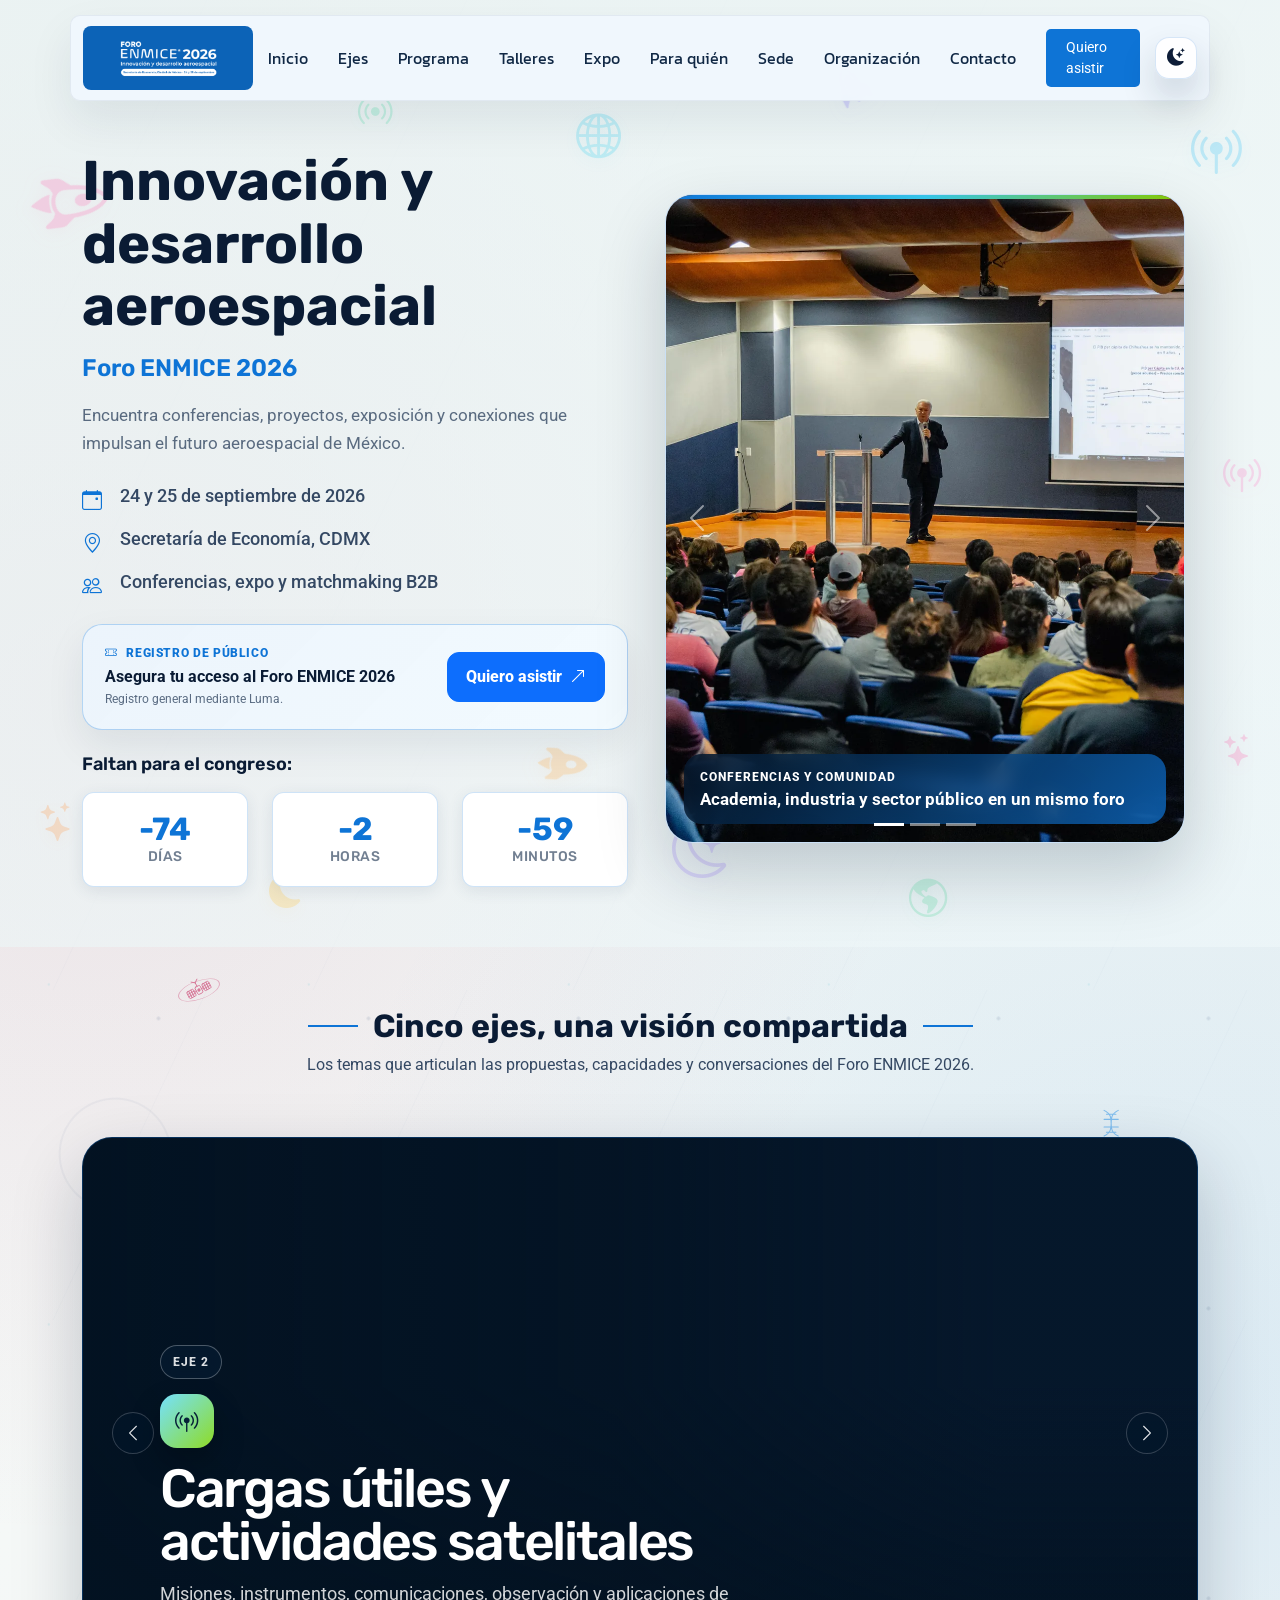
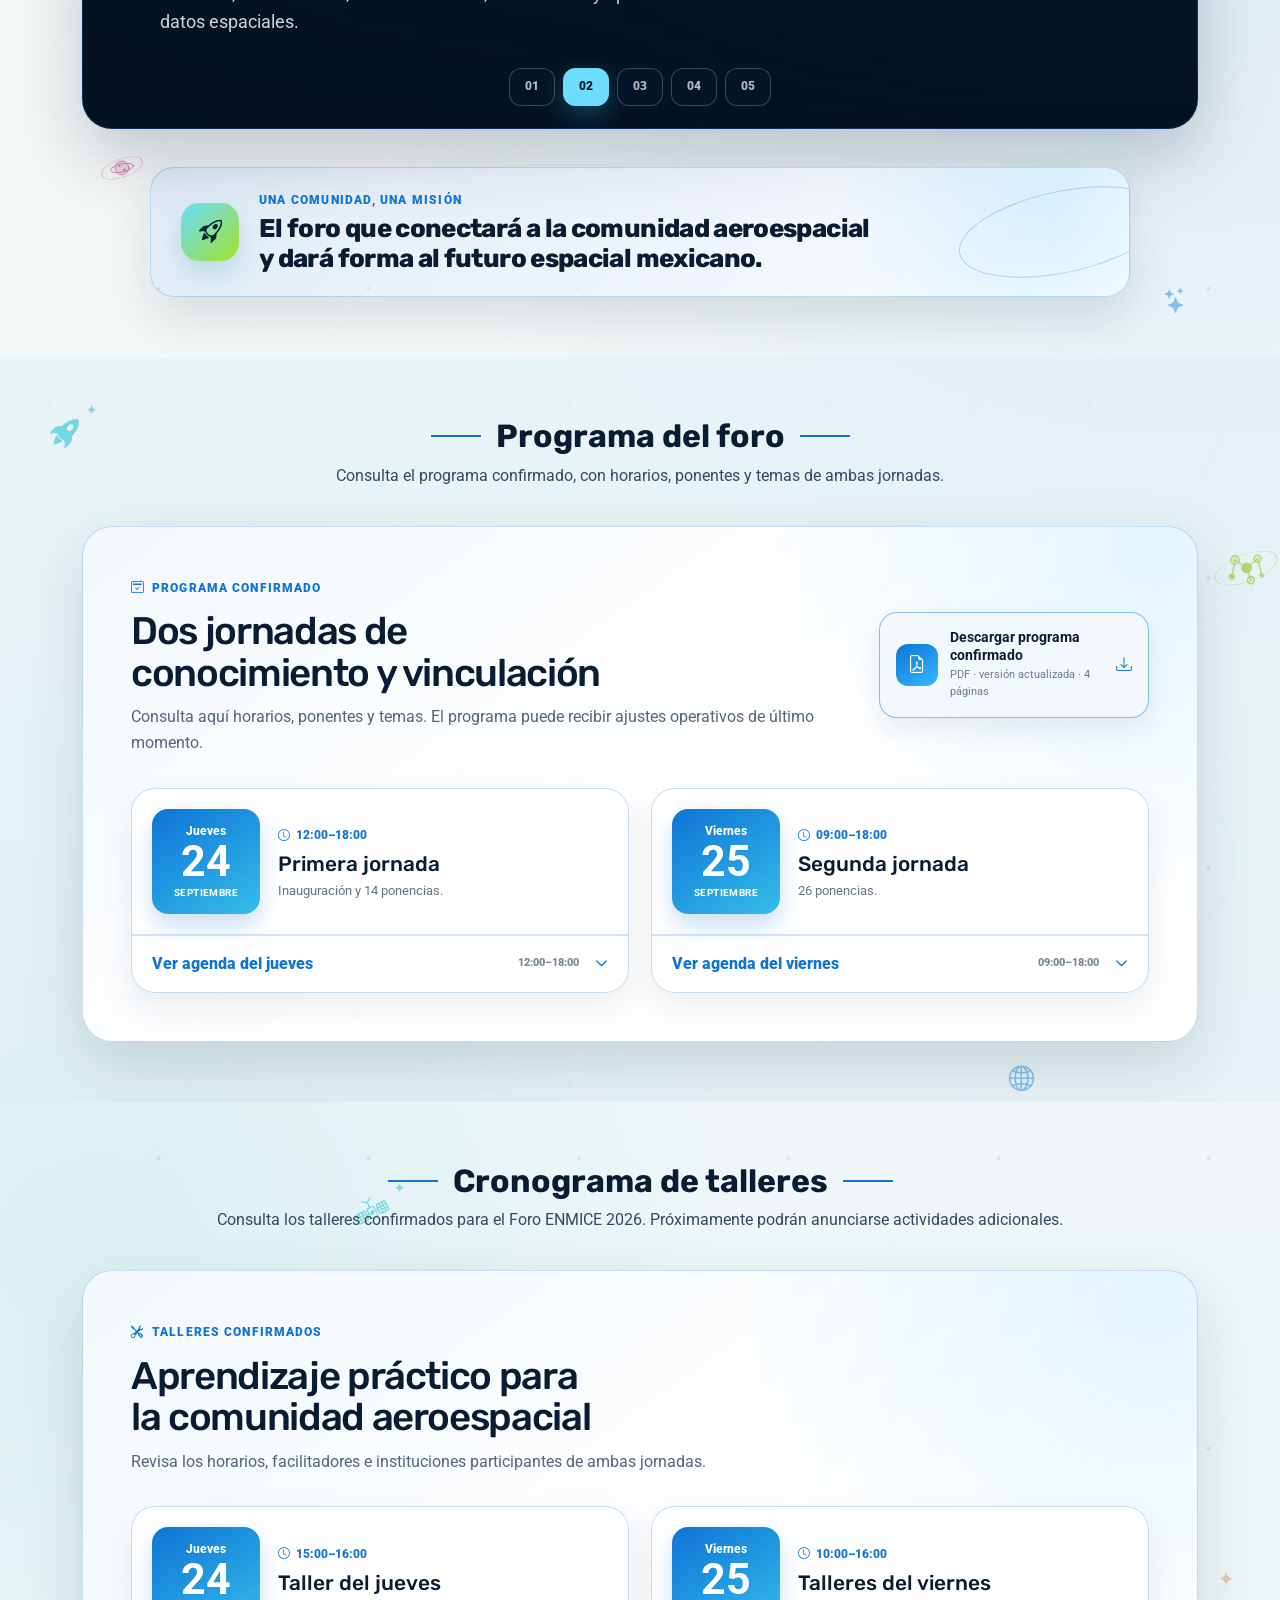
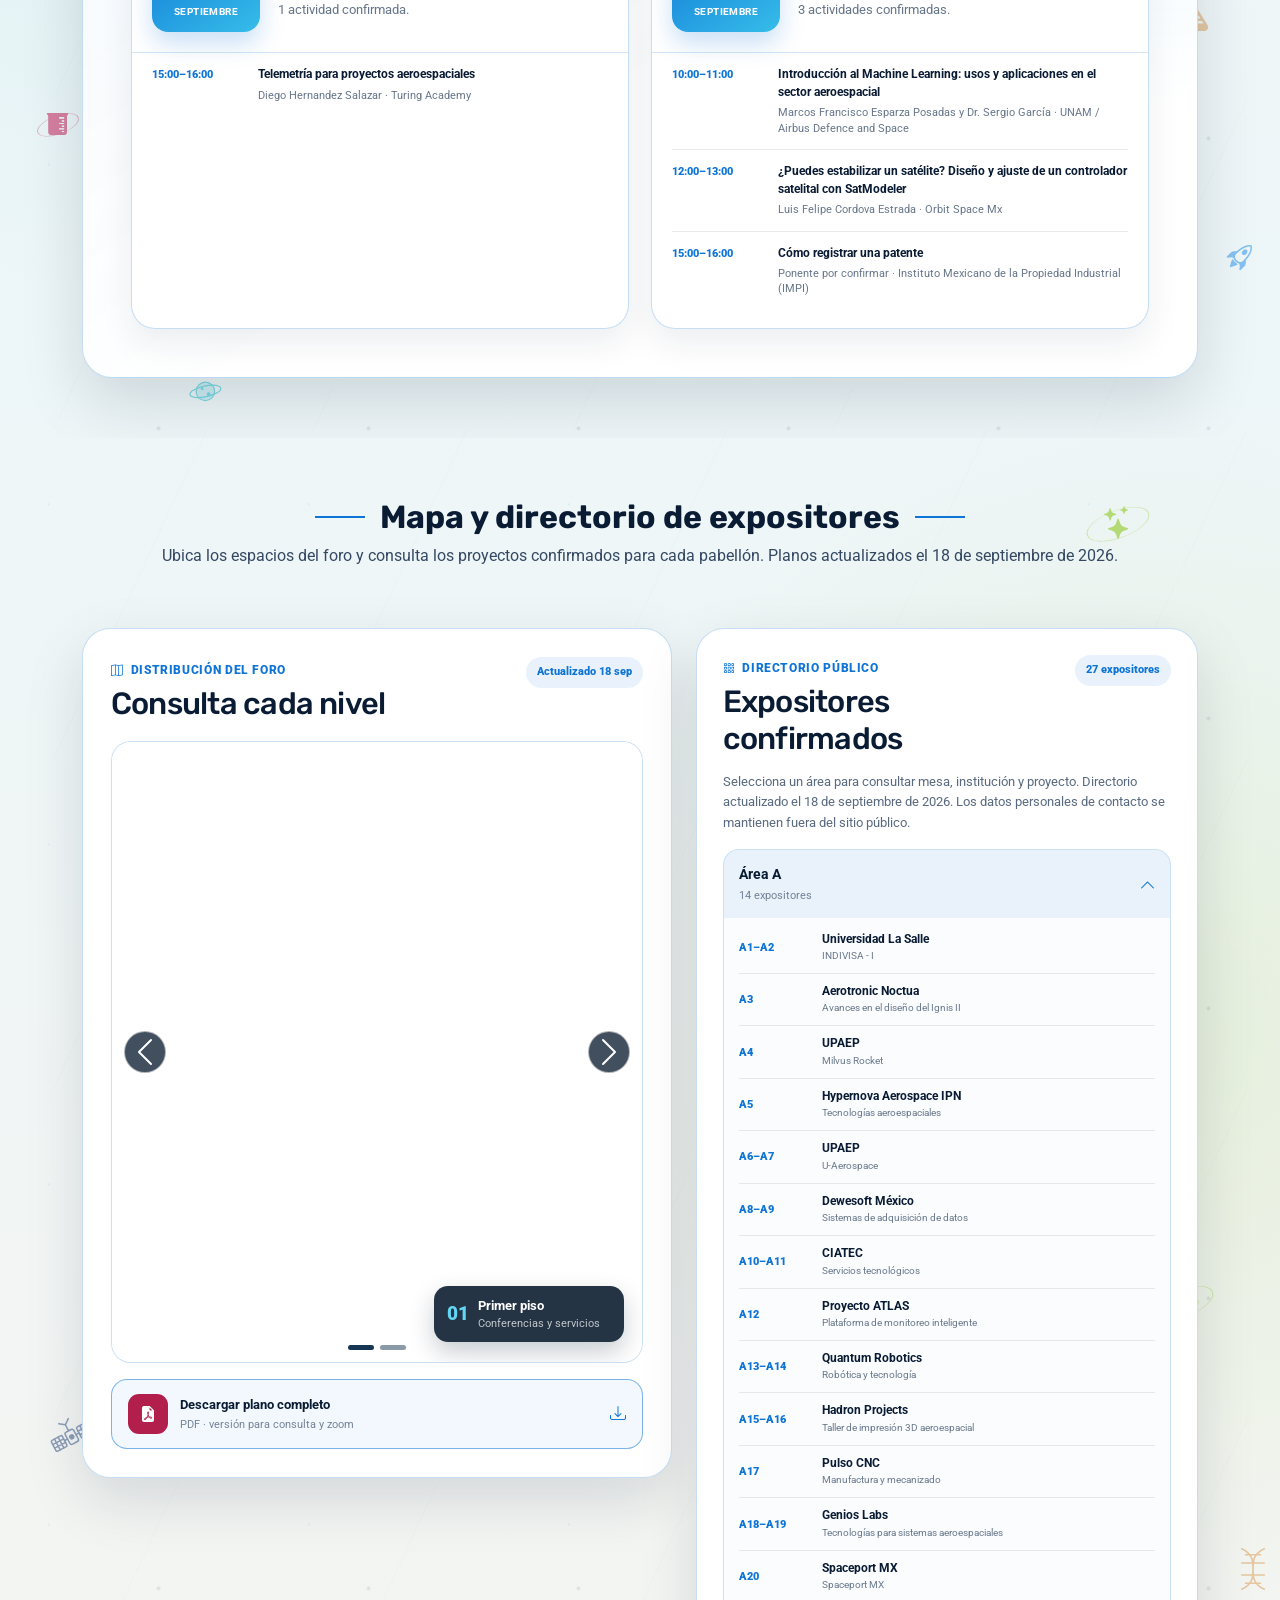
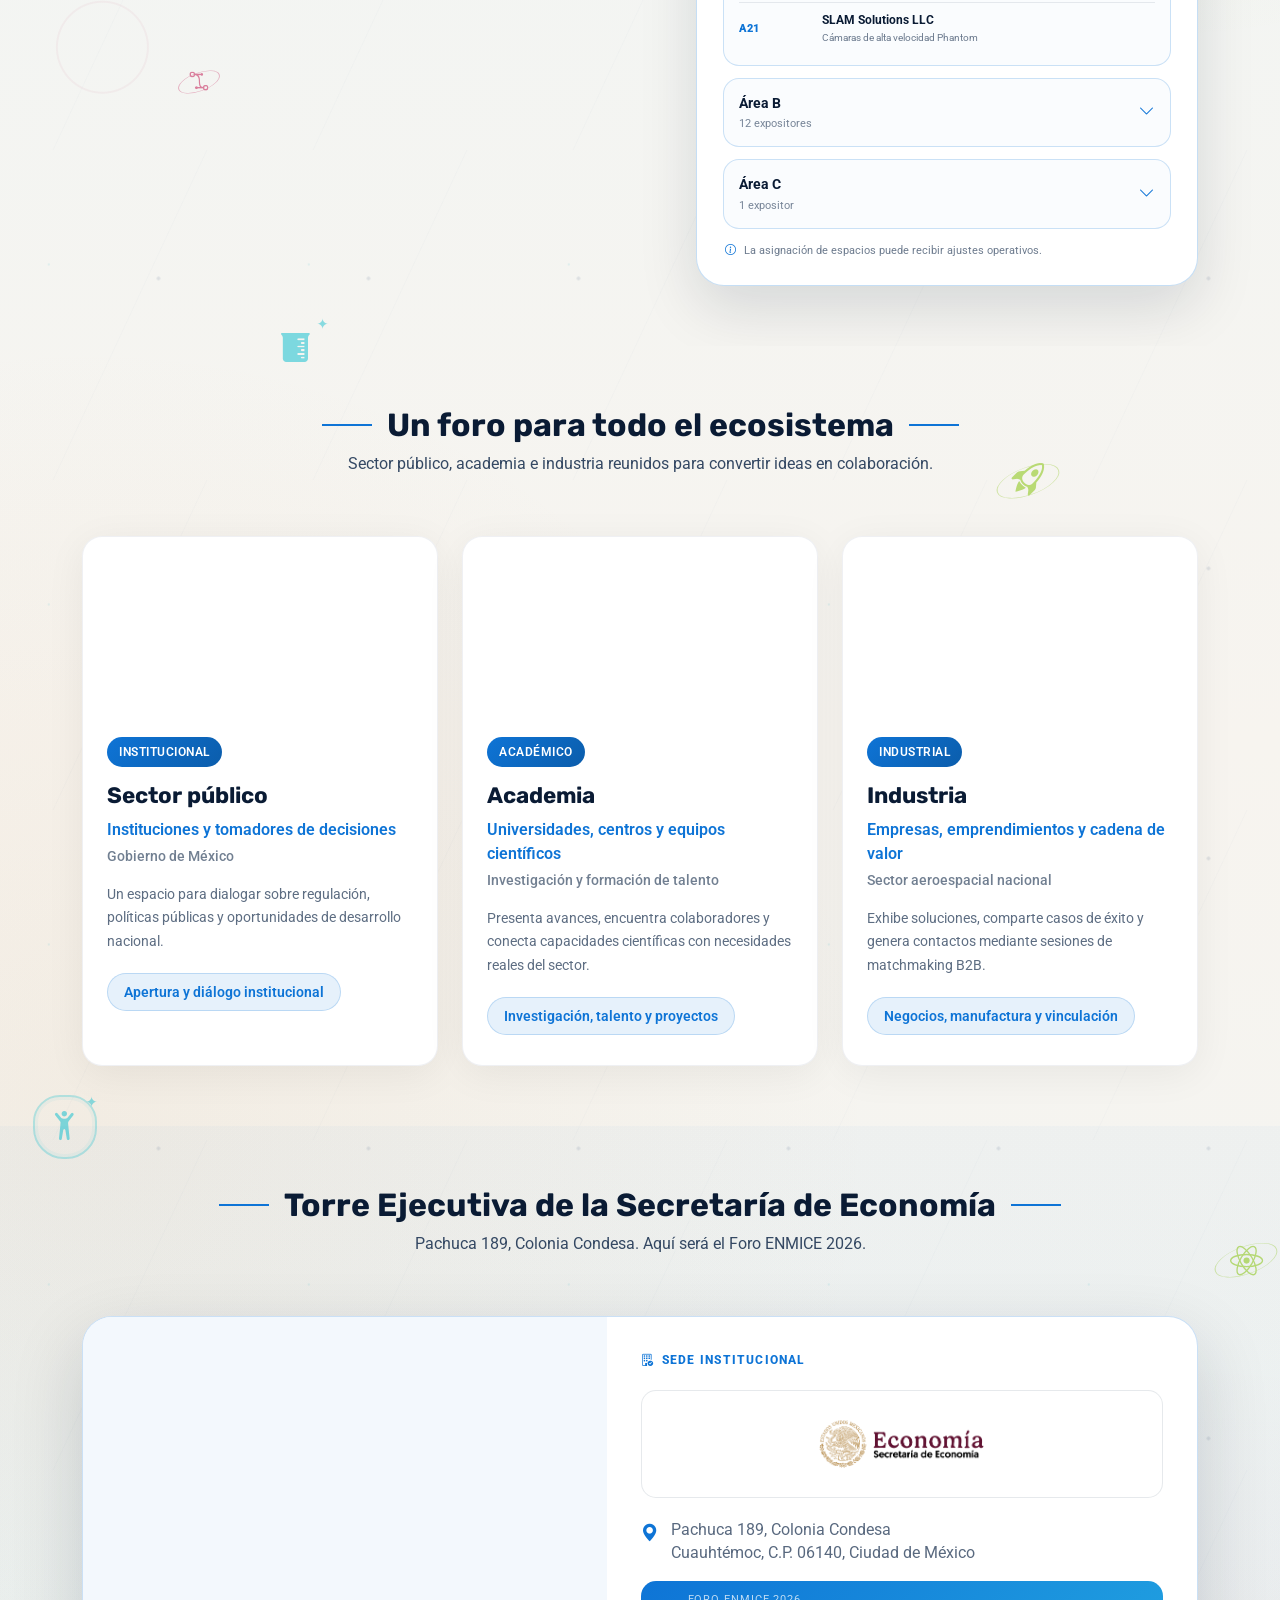
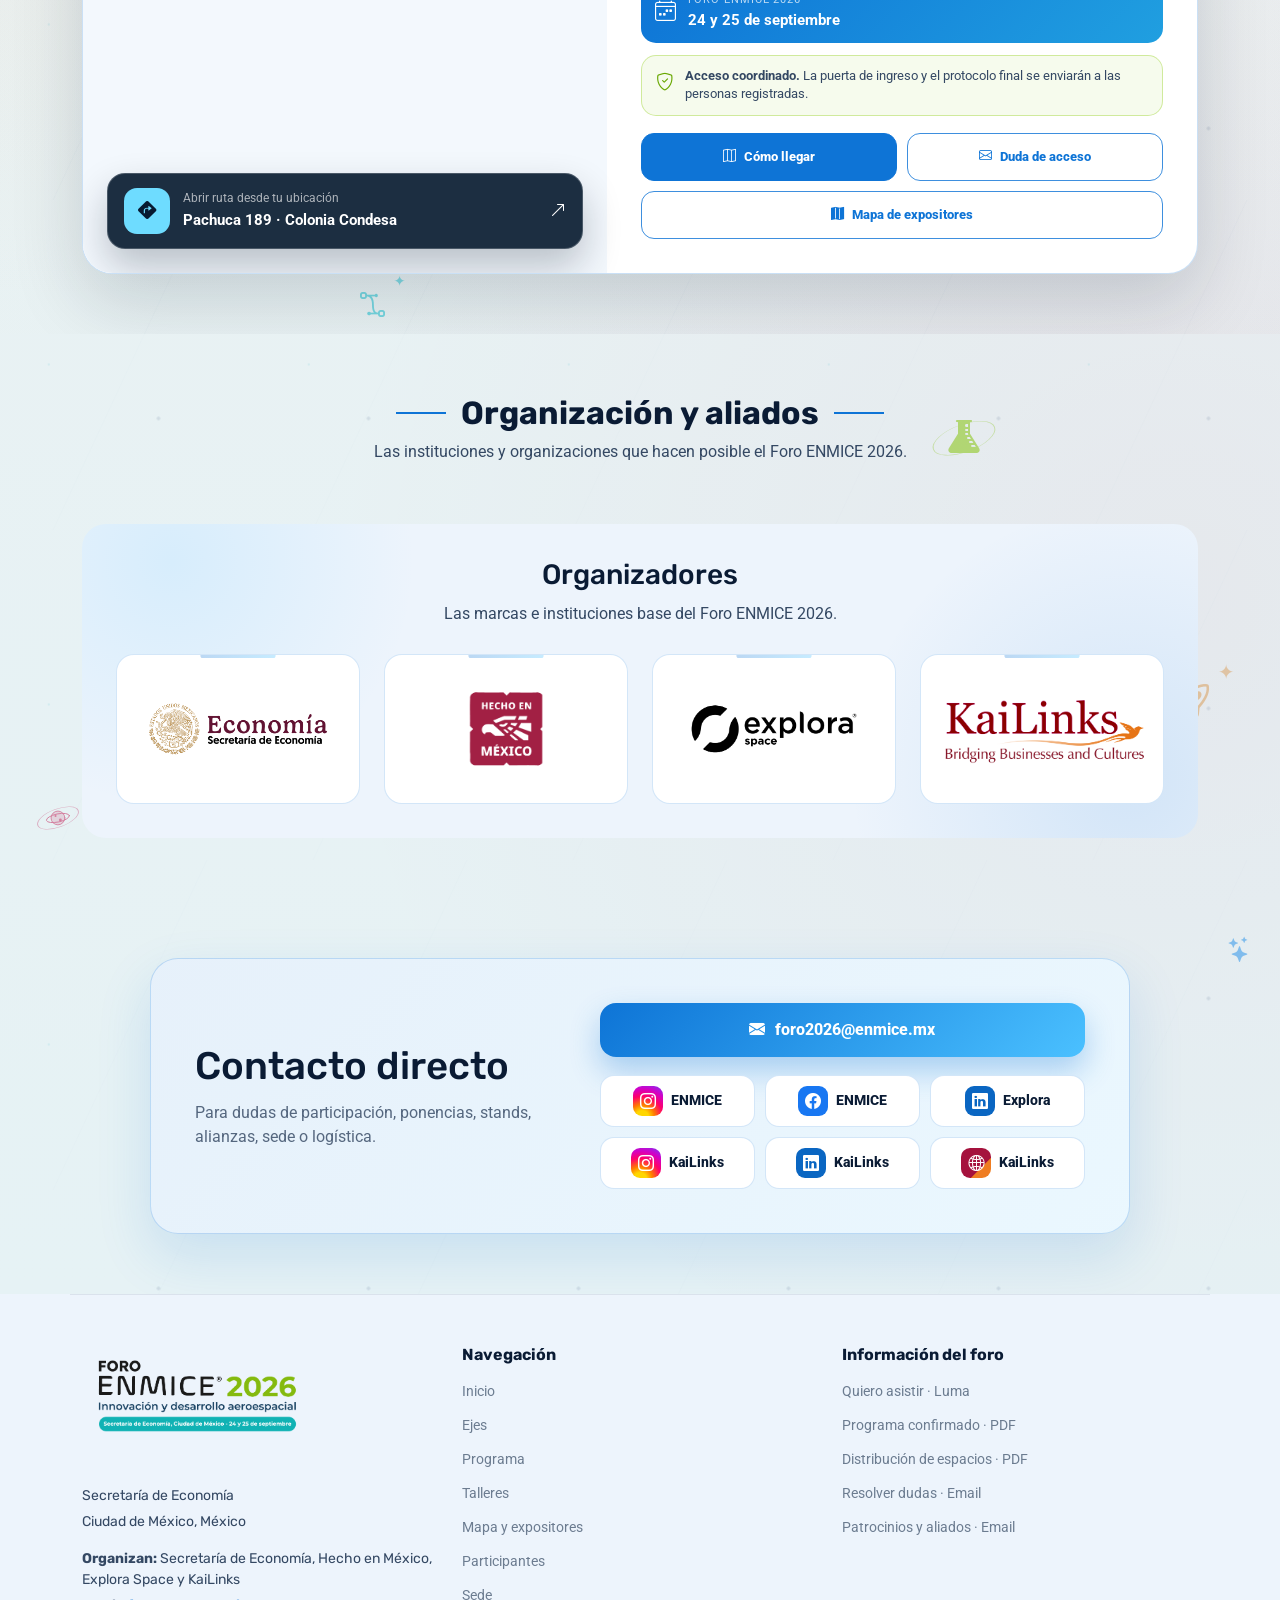
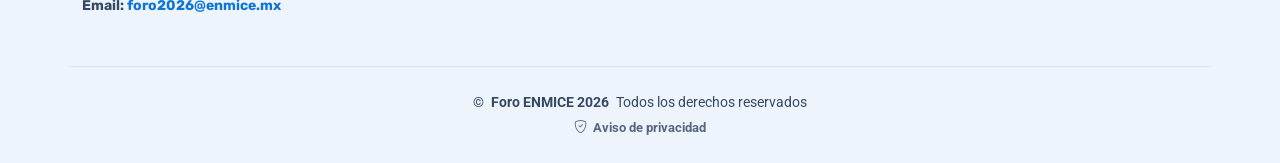
==== index.html @ b37a8b16 "Restore KaiLinks website alongside Instagram" ====
<!DOCTYPE html>
<html lang="es" class="no-js">

<head>
  <meta charset="utf-8">
  <meta content="width=device-width, initial-scale=1.0" name="viewport">
  <meta name="color-scheme" content="light dark">
  <meta name="theme-color" content="#fbfdff">
  <title>Foro ENMICE 2026 | Innovación y desarrollo aeroespacial</title>
  <meta name="description" content="Foro ENMICE 2026: innovación y desarrollo aeroespacial, 24 y 25 de septiembre en la Secretaría de Economía, Ciudad de México.">
  <meta name="keywords" content="congreso aeroespacial, aerospace, ENMICE, KaiLinks, México, septiembre 2026">
  <link rel="canonical" href="https://foro2026.enmice.mx/">

  <!-- Open Graph / Facebook / WhatsApp / LinkedIn -->
  <meta property="og:type" content="website">
  <meta property="og:url" content="https://foro2026.enmice.mx/">
  <meta property="og:site_name" content="Foro ENMICE 2026">
  <meta property="og:locale" content="es_MX">
  <meta property="og:title" content="Foro ENMICE 2026 | Innovación y desarrollo aeroespacial">
  <meta property="og:description" content="24 y 25 de septiembre de 2026 en la Secretaría de Economía, Ciudad de México. Conferencias, expo y matchmaking B2B para el sector aeroespacial mexicano.">
  <meta property="og:image" content="https://foro2026.enmice.mx/assets/img/brands/og-cover.jpg">
  <meta property="og:image:width" content="1200">
  <meta property="og:image:height" content="630">
  <meta property="og:image:alt" content="Foro ENMICE 2026 - Innovación y desarrollo aeroespacial">

  <!-- Twitter Card -->
  <meta name="twitter:card" content="summary_large_image">
  <meta name="twitter:title" content="Foro ENMICE 2026 | Innovación y desarrollo aeroespacial">
  <meta name="twitter:description" content="24 y 25 de septiembre de 2026 en la Secretaría de Economía, Ciudad de México. Conferencias, expo y matchmaking B2B para el sector aeroespacial mexicano.">
  <meta name="twitter:image" content="https://foro2026.enmice.mx/assets/img/brands/og-cover.jpg">

  <!-- Structured data -->
  <script type="application/ld+json">
  {
    "@context": "https://schema.org",
    "@type": "Event",
    "name": "Foro ENMICE 2026",
    "alternateName": "Congreso Aeroespacial 2026",
    "description": "Foro de innovación y desarrollo aeroespacial: conferencias, expo y matchmaking B2B para el sector aeroespacial mexicano.",
    "startDate": "2026-09-24",
    "endDate": "2026-09-25",
    "eventAttendanceMode": "https://schema.org/OfflineEventAttendanceMode",
    "eventStatus": "https://schema.org/EventScheduled",
    "location": {
      "@type": "Place",
      "name": "Secretaría de Economía",
      "address": {
        "@type": "PostalAddress",
        "streetAddress": "Pachuca 189, Condesa, Cuauhtémoc",
        "addressLocality": "Ciudad de México",
        "postalCode": "06140",
        "addressCountry": "MX"
      }
    },
    "image": ["https://foro2026.enmice.mx/assets/img/brands/og-cover.jpg"],
    "organizer": [
      { "@type": "Organization", "name": "Secretaría de Economía", "url": "https://www.gob.mx/se" },
      { "@type": "Organization", "name": "Hecho en México", "url": "https://hechoenmexico.economia.gob.mx/" },
      { "@type": "Organization", "name": "Explora Space", "url": "https://www.exploraspace.com" },
      { "@type": "Organization", "name": "KaiLinks", "url": "https://kailinks.com/" }
    ],
    "offers": {
      "@type": "Offer",
      "url": "https://luma.com/0yqjs3uo",
      "availability": "https://schema.org/InStock"
    }
  }
  </script>

  <script>
    (() => {
      const storageKey = 'congreso-aeroespacial-theme';
      let storedTheme = null;

      try {
        storedTheme = localStorage.getItem(storageKey);
      } catch (error) {
        // The browser preference remains available when storage is blocked.
      }

      const theme = storedTheme === 'dark' || storedTheme === 'light'
        ? storedTheme
        : (window.matchMedia('(prefers-color-scheme: dark)').matches ? 'dark' : 'light');

      document.documentElement.setAttribute('data-theme', theme);
      document.querySelector('meta[name="theme-color"]').setAttribute('content', theme === 'dark' ? '#07111d' : '#fbfdff');
    })();
  </script>

  <!-- Favicons -->
  <link href="assets/img/favicon.png" rel="icon">
  <link href="assets/img/apple-touch-icon.png" rel="apple-touch-icon">

  <!-- Fonts -->
  <link href="https://fonts.googleapis.com" rel="preconnect">
  <link href="https://fonts.gstatic.com" rel="preconnect" crossorigin>
  <link href="https://fonts.googleapis.com/css2?family=Roboto:ital,wght@0,100;0,300;0,400;0,500;0,700;0,900;1,100;1,300;1,400;1,500;1,700;1,900&amp;family=Rubik:ital,wght@0,300;0,400;0,500;0,600;0,700;0,800;0,900;1,300;1,400;1,500;1,600;1,700;1,800;1,900&amp;family=Kanit:ital,wght@0,100;0,200;0,300;0,400;0,500;0,600;0,700;0,800;0,900;1,100;1,200;1,300;1,400;1,500;1,600;1,700;1,800;1,900&amp;display=swap" rel="stylesheet">

  <!-- Vendor CSS Files -->
  <link href="assets/vendor/bootstrap/css/bootstrap.min.css" rel="stylesheet">
  <link href="assets/vendor/bootstrap-icons/bootstrap-icons.css" rel="stylesheet">
  <link href="assets/vendor/aos/aos.css" rel="stylesheet">
  <link href="assets/vendor/swiper/swiper-bundle.min.css" rel="stylesheet">
  <link href="assets/vendor/glightbox/css/glightbox.min.css" rel="stylesheet">

  <!-- Main CSS File -->
  <link href="assets/css/main.css?v=202609161125" rel="stylesheet">

  <!-- =======================================================
  * Template Name: Eventix
  * Template URL: https://bootstrapmade.com/eventix-bootstrap-events-website-template/
  * Updated: Mar 03 2026 with Bootstrap v5.3.8
  * Author: BootstrapMade.com
  * License: https://bootstrapmade.com/license/
  ======================================================== -->
</head>

<body class="index-page">

  <header id="header" class="header d-flex align-items-center fixed-top">
    <div class="header-container container-fluid container-xl position-relative d-flex align-items-center justify-content-between">

      <a href="index.html" class="logo d-flex align-items-center" aria-label="Foro ENMICE 2026 - Inicio">
        <img src="assets/img/brands/enmice-2026-blanco.png" alt="Foro ENMICE 2026">
      </a>

      <nav id="navmenu" class="navmenu">
        <ul>
          <li><a href="index.html" class="active">Inicio</a></li>
          <li><a href="#about">Ejes</a></li>
          <li><a href="#schedule">Programa</a></li>
          <li><a href="#workshops">Talleres</a></li>
          <li><a href="#exhibitors">Expo</a></li>
          <li><a href="#speakers">Para quién</a></li>
          <li><a href="#venue">Sede</a></li>
          <li><a href="#gallery">Organización</a></li>
          <li><a href="#contact">Contacto</a></li>
        </ul>
        <i class="mobile-nav-toggle d-xl-none bi bi-list"></i>
      </nav>

      <a class="btn-getstarted" href="https://luma.com/0yqjs3uo" data-external-link="registration">Quiero asistir</a>
      <button class="theme-toggle" type="button" aria-label="Cambiar tema"></button>

    </div>
  </header>

  <main class="main">

    <!-- Hero Section -->
    <section id="hero" class="hero section">

      <div class="space-ornaments" aria-hidden="true">
        <i class="bi bi-rocket-takeoff ornament ornament-rocket"></i>
        <i class="bi bi-rocket ornament ornament-rocket-two"></i>
        <i class="bi bi-rocket-takeoff-fill ornament ornament-rocket-three"></i>
        <i class="bi bi-broadcast-pin ornament ornament-satellite"></i>
        <i class="bi bi-broadcast ornament ornament-satellite-two"></i>
        <i class="bi bi-broadcast-pin ornament ornament-satellite-three"></i>
        <i class="bi bi-moon-stars ornament ornament-moon"></i>
        <i class="bi bi-moon-fill ornament ornament-moon-two"></i>
        <i class="bi bi-globe2 ornament ornament-planet"></i>
        <i class="bi bi-globe-americas ornament ornament-planet-two"></i>
        <i class="bi bi-stars ornament ornament-stars-one"></i>
        <i class="bi bi-stars ornament ornament-stars-two"></i>
      </div>

      <div class="container" data-aos="fade-up" data-aos-delay="100">

        <div class="row align-items-center">
          <div class="col-lg-6 hero-copy-flow">
            <h1 class="hero-title">Innovación y desarrollo aeroespacial</h1>
            <p class="hero-subtitle">Foro ENMICE 2026</p>
            <p class="hero-description">Encuentra conferencias, proyectos, exposición y conexiones que impulsan el futuro aeroespacial de México.</p>

            <div class="event-details mb-4">
              <div class="detail-item" data-aos="fade-up" data-aos-delay="300">
                <i class="bi bi-calendar-event"></i>
                <span>24 y 25 de septiembre de 2026</span>
              </div>
              <div class="detail-item" data-aos="fade-up" data-aos-delay="350">
                <i class="bi bi-geo-alt"></i>
                <span>Secretaría de Economía, CDMX</span>
              </div>
              <div class="detail-item" data-aos="fade-up" data-aos-delay="400">
                <i class="bi bi-people"></i>
                <span>Conferencias, expo y matchmaking B2B</span>
              </div>
            </div>

            <div class="hero-attend-cta" data-aos="fade-up" data-aos-delay="450">
              <div>
                <span><i class="bi bi-ticket-perforated"></i> Registro de público</span>
                <strong>Asegura tu acceso al Foro ENMICE 2026</strong>
                <small>Registro general mediante Luma.</small>
              </div>
              <a href="https://luma.com/0yqjs3uo" class="btn btn-primary" data-external-link="registration">Quiero asistir <i class="bi bi-arrow-up-right"></i></a>
            </div>

            <div class="countdown-wrapper mt-4" data-aos="fade-up" data-aos-delay="500">
              <h5 class="countdown-title">Faltan para el congreso:</h5>
              <div class="countdown d-flex justify-content-start" data-count="2026/09/24">
                <div>
                  <h3 class="count-days"></h3>
                  <h4>Días</h4>
                </div>
                <div>
                  <h3 class="count-hours"></h3>
                  <h4>Horas</h4>
                </div>
                <div>
                  <h3 class="count-minutes"></h3>
                  <h4>Minutos</h4>
                </div>
              </div>
            </div>
          </div>

          <div class="col-lg-6" data-aos="fade-left" data-aos-delay="300">
            <div class="hero-image-wrapper">
              <div id="heroVisualCarousel" class="carousel slide hero-visual-carousel" data-bs-ride="carousel" data-bs-interval="4300" data-bs-pause="hover" aria-label="Imágenes principales del Foro ENMICE 2026">
                <div class="carousel-indicators">
                  <button type="button" data-bs-target="#heroVisualCarousel" data-bs-slide-to="0" class="active" aria-current="true" aria-label="Conferencias"></button>
                  <button type="button" data-bs-target="#heroVisualCarousel" data-bs-slide-to="1" aria-label="Cartel informativo"></button>
                  <button type="button" data-bs-target="#heroVisualCarousel" data-bs-slide-to="2" aria-label="Proyectos"></button>
                </div>
                <div class="carousel-inner">
                  <div class="carousel-item active" data-bs-interval="4300" style="--slide-duration: 4300ms;">
                    <img src="assets/img/events/foro2026/hero-conferencias.webp" alt="Conferencia ante la comunidad aeroespacial reunida en ENMICE" class="img-fluid hero-image" width="1920" height="1280" decoding="async">
                    <div class="hero-slide-caption">
                      <span>Conferencias y comunidad</span>
                      <strong>Academia, industria y sector público en un mismo foro</strong>
                    </div>
                    <span class="hero-slide-progress" aria-hidden="true"></span>
                  </div>
                  <div class="carousel-item hero-organizers-slide" data-bs-interval="3900" style="--slide-duration: 3900ms;">
                    <img src="assets/img/brands/banner2.png" alt="Foro ENMICE 2026, 24 y 25 de septiembre en la Secretaría de Economía, organizado por la Secretaría de Economía, Hecho en México, Explora Space y KaiLinks" class="img-fluid hero-image" width="1122" height="1402" fetchpriority="high">
                    <span class="hero-slide-progress" aria-hidden="true"></span>
                  </div>
                  <div class="carousel-item" data-bs-interval="4300" style="--slide-duration: 4300ms;">
                    <img src="assets/img/events/foro2026/hero-proyectos.webp" alt="Equipo presentando un proyecto técnico durante ENMICE" class="img-fluid hero-image" width="1920" height="1280" decoding="async">
                    <div class="hero-slide-caption">
                      <span>Proyectos y demostraciones</span>
                      <strong>Talento técnico con oportunidades de vinculación</strong>
                    </div>
                    <span class="hero-slide-progress" aria-hidden="true"></span>
                  </div>
                </div>
                <button class="carousel-control-prev" type="button" data-bs-target="#heroVisualCarousel" data-bs-slide="prev">
                  <span class="carousel-control-prev-icon" aria-hidden="true"></span>
                  <span class="visually-hidden">Anterior</span>
                </button>
                <button class="carousel-control-next" type="button" data-bs-target="#heroVisualCarousel" data-bs-slide="next">
                  <span class="carousel-control-next-icon" aria-hidden="true"></span>
                  <span class="visually-hidden">Siguiente</span>
                </button>
              </div>
            </div>
          </div>
        </div>

      </div>

    </section><!-- /Hero Section -->

    <!-- About Section -->
    <section id="about" class="about section">

      <div class="container" data-aos="fade-up" data-aos-delay="100">

        <div class="section-title" data-aos="fade-up">
          <h2>Cinco ejes, una visión compartida</h2>
          <p>Los temas que articulan las propuestas, capacidades y conversaciones del Foro ENMICE 2026.</p>
        </div>

        <div id="axisCarousel" class="carousel slide axis-carousel" data-bs-ride="carousel" data-bs-interval="4400" data-bs-pause="hover" data-bs-touch="true" aria-label="Cinco ejes temáticos del Foro ENMICE 2026" data-aos="fade-up" data-aos-delay="150">
          <div class="carousel-indicators axis-carousel-indicators" aria-label="Seleccionar eje temático">
            <button type="button" data-bs-target="#axisCarousel" data-bs-slide-to="0" class="active" aria-current="true" aria-label="Eje 1: Vehículos lanzadores"><span>01</span></button>
            <button type="button" data-bs-target="#axisCarousel" data-bs-slide-to="1" aria-label="Eje 2: Cargas útiles y actividades satelitales"><span>02</span></button>
            <button type="button" data-bs-target="#axisCarousel" data-bs-slide-to="2" aria-label="Eje 3: Marco legal y políticas públicas espaciales"><span>03</span></button>
            <button type="button" data-bs-target="#axisCarousel" data-bs-slide-to="3" aria-label="Eje 4: Manufactura aeroespacial"><span>04</span></button>
            <button type="button" data-bs-target="#axisCarousel" data-bs-slide-to="4" aria-label="Eje 5: Emprendimientos y casos de éxito en la industria"><span>05</span></button>
          </div>

          <div class="carousel-inner">
            <div class="carousel-item active" data-bs-interval="3600">
              <article class="axis-slide">
                <img src="assets/img/events/foro2026/eje1-vehiculos-lanzadores.webp" alt="Equipo de ENMICE preparando un vehículo lanzador en el campo de pruebas" width="1920" height="1280" loading="eager" decoding="async">
                <div class="axis-slide-shade"></div>
                <div class="axis-slide-copy">
                  <span class="axis-number">Eje 1</span>
                  <div class="axis-icon"><i class="bi bi-rocket-takeoff"></i></div>
                  <h3>Vehículos lanzadores</h3>
                  <p>Diseño, propulsión, pruebas, operación y desarrollo de sistemas de lanzamiento.</p>
                </div>
              </article>
            </div>

            <div class="carousel-item">
              <article class="axis-slide">
                <img src="assets/img/events/foro2026/eje2-cargas-utiles.webp" alt="Detalle del CubeSat Quetzal exhibido durante ENMICE" width="1920" height="711" loading="lazy" decoding="async">
                <div class="axis-slide-shade"></div>
                <div class="axis-slide-copy">
                  <span class="axis-number">Eje 2</span>
                  <div class="axis-icon"><i class="bi bi-broadcast-pin"></i></div>
                  <h3>Cargas útiles y actividades satelitales</h3>
                  <p>Misiones, instrumentos, comunicaciones, observación y aplicaciones de datos espaciales.</p>
                </div>
              </article>
            </div>

            <div class="carousel-item">
              <article class="axis-slide">
                <img src="assets/img/events/foro2026/eje3-marco-legal.webp" alt="Panel institucional sobre el desarrollo del sector aeroespacial" width="1920" height="1280" loading="lazy" decoding="async">
                <div class="axis-slide-shade"></div>
                <div class="axis-slide-copy">
                  <span class="axis-number">Eje 3</span>
                  <div class="axis-icon"><i class="bi bi-bank"></i></div>
                  <h3>Marco legal y políticas públicas espaciales</h3>
                  <p>Regulación, coordinación institucional y condiciones para el crecimiento del sector.</p>
                </div>
              </article>
            </div>

            <div class="carousel-item">
              <article class="axis-slide">
                <img src="assets/img/events/foro2026/eje4-manufactura.webp" alt="Equipo mostrando componentes fabricados para un vehículo aeroespacial experimental" width="1920" height="1280" loading="lazy" decoding="async">
                <div class="axis-slide-shade"></div>
                <div class="axis-slide-copy">
                  <span class="axis-number">Eje 4</span>
                  <div class="axis-icon"><i class="bi bi-gear-wide-connected"></i></div>
                  <h3>Manufactura aeroespacial</h3>
                  <p>Capacidades productivas, proveeduría, materiales, procesos y desarrollo tecnológico nacional.</p>
                </div>
              </article>
            </div>

            <div class="carousel-item">
              <article class="axis-slide">
                <img src="assets/img/events/foro2026/eje5-emprendimientos.webp" alt="Emprendimiento presentando prototipos de cohetes en exhibición" width="1920" height="1276" loading="lazy" decoding="async">
                <div class="axis-slide-shade"></div>
                <div class="axis-slide-copy">
                  <span class="axis-number">Eje 5</span>
                  <div class="axis-icon"><i class="bi bi-graph-up-arrow"></i></div>
                  <h3>Emprendimientos y casos de éxito en la industria</h3>
                  <p>Soluciones, modelos de negocio y experiencias que ya generan impacto en la industria.</p>
                </div>
              </article>
            </div>
          </div>

          <button class="carousel-control-prev" type="button" data-bs-target="#axisCarousel" data-bs-slide="prev" aria-label="Eje anterior">
            <span class="carousel-control-prev-icon" aria-hidden="true"></span>
          </button>
          <button class="carousel-control-next" type="button" data-bs-target="#axisCarousel" data-bs-slide="next" aria-label="Eje siguiente">
            <span class="carousel-control-next-icon" aria-hidden="true"></span>
          </button>
        </div>

        <div class="forum-promise" data-aos="fade-up" data-aos-delay="100">
          <span class="forum-promise-orbit" aria-hidden="true"></span>
          <span class="forum-promise-icon" aria-hidden="true"><i class="bi bi-rocket-takeoff"></i></span>
          <div>
            <span class="forum-promise-kicker">Una comunidad, una misión</span>
            <p>El foro que conectará a la comunidad aeroespacial y dará forma al futuro espacial mexicano.</p>
          </div>
        </div>

      </div>

    </section><!-- /About Section -->

    <!-- Schedule Section -->
    <section id="schedule" class="schedule section">
      <!-- Section Title -->
      <div class="container section-title" data-aos="fade-up">
        <h2>Programa del foro</h2>
        <p>Consulta el programa confirmado, con horarios, ponentes y temas de ambas jornadas.</p>
      </div><!-- End Section Title -->

      <div class="container" data-aos="fade-up" data-aos-delay="100">
        <div class="program-board">
          <div class="program-board-heading">
            <div>
              <span class="program-kicker"><i class="bi bi-calendar2-check"></i> Programa confirmado</span>
              <h3>Dos jornadas de conocimiento y vinculación</h3>
              <p>Consulta aquí horarios, ponentes y temas. El programa puede recibir ajustes operativos de último momento.</p>
            </div>
            <a href="assets/docs/programa-confirmado-foro-enmice-2026.pdf?v=20260916-4" class="program-download" target="_blank" rel="noopener noreferrer">
              <i class="bi bi-file-earmark-pdf"></i><span><strong>Descargar programa confirmado</strong><small>PDF · versión actualizada · 4 páginas</small></span><i class="bi bi-download"></i>
            </a>
          </div>

          <div class="program-day-grid">
            <article class="program-day-card">
              <header>
                <div class="program-day-date"><span>Jueves</span><strong>24</strong><small>septiembre</small></div>
                <div><span class="program-day-hours"><i class="bi bi-clock"></i> 12:00–18:00</span><h4>Primera jornada</h4><p>Inauguración y 14 ponencias.</p></div>
              </header>
              <details class="program-details">
                <summary><span>Ver agenda del jueves</span><small>12:00–18:00</small></summary>
                <ol class="program-sessions" aria-label="Programa del jueves 24 de septiembre">
                  <li class="program-opening"><time>12:00–13:00</time><div><strong>Inauguración del Foro ENMICE 2026</strong><span>Apertura institucional</span></div></li>
                  <li><time>13:00–13:20</time><div><strong>Del proyecto universitario a una misión espacial: ¿qué cambia cuando el proyecto tiene que volar?</strong><span>Victor Leonardo Zuñiga Rodriguez · AEM</span></div></li>
                  <li><time>13:20–13:40</time><div><strong>¿Puede México vender acceso al espacio?</strong><span>Omar Alfonso Cordova Carbajal · Simple Thrust</span></div></li>
                  <li><time>13:40–14:00</time><div><strong>Diseño de marco experimental del sistema de soplado supersónico para la validación de modelos térmicos inversos en toberas de Laval</strong><span>Adrian Cruz de Jesus · Universidad Popular Autónoma del Estado de Puebla (UPAEP)</span></div></li>
                  <li><time>14:00–14:20</time><div><strong>Industria y cohetería</strong><span>Luis Lizcano · FEMIA</span></div></li>
                  <li><time>14:20–14:40</time><div><strong>El futuro de la investigación espacial y los casos prácticos: el caso Colmena</strong><span>Gustavo Medina Tanco · Colmena / UNAM</span></div></li>
                  <li><time>14:40–15:00</time><div><strong>Talento listo para despegar: formación profesional e industria de la cohetería</strong><span>Caty Ramirez · Spaceport MX</span></div></li>
                  <li><time>15:00–15:20</time><div><strong>Astronautas análogos: preparando el futuro</strong><span>Daira Martínez Mejía · Proyecto Fénix</span></div></li>
                  <li><time>15:20–15:40</time><div><strong>Proceso de diseño de un vehículo lanzador pequeño para nanosatélites</strong><span>Irving Enrique Gómez Fernandez · Instituto Politécnico Nacional</span></div></li>
                  <li><time>15:40–16:00</time><div><strong>Nuevas oportunidades y enseñanzas multidisciplinarias desde la perspectiva de un civil en la Fuerza Aérea Mexicana</strong><span>Ángel Samuel Reséndiz González · Universidad Politécnica Metropolitana de Hidalgo</span></div></li>
                  <li><time>16:00–16:20</time><div><strong>Electrónica, programación y control para vehículos aeroespaciales</strong><span>Diego Hernandez Salazar · Turing Academy</span></div></li>
                  <li><time>16:20–16:40</time><div><strong>Teoría de control en sistemas aeroespaciales</strong><span>Luis Angel Romero Salas · Aerotronics</span></div></li>
                  <li><time>16:40–17:00</time><div><strong>Fallas y retos en sistemas de recuperación en cohetería experimental: del diseño a la validación en vuelo</strong><span>Natalia Barragán Acosta y Jaqueline Santiago García · Propulsión UNAM</span></div></li>
                  <li><time>17:00–17:20</time><div><strong>Modelado y simulación de cohetes para el diseño de sistemas de control</strong><span>Antonio de Jesus Flores Moreno · Universidad Aeronáutica en Querétaro</span></div></li>
                  <li><time>17:20–17:40</time><div><strong>Aztlan Labs: sinergia nacional para la madurez tecnológica de lanzadores experimentales</strong><span>Angel Josafat Vázquez Minor y Manuel Alejandro Orozco Hernández · Aztlan Labs</span></div></li>
                  <li class="program-closing"><time>17:40–18:00</time><div><strong>Cierre de actividades</strong></div></li>
                </ol>
              </details>
            </article>

            <article class="program-day-card">
              <header>
                <div class="program-day-date"><span>Viernes</span><strong>25</strong><small>septiembre</small></div>
                <div><span class="program-day-hours"><i class="bi bi-clock"></i> 09:00–18:00</span><h4>Segunda jornada</h4><p>26 ponencias.</p></div>
              </header>
              <details class="program-details">
                <summary><span>Ver agenda del viernes</span><small>09:00–18:00</small></summary>
                <ol class="program-sessions" aria-label="Programa del viernes 25 de septiembre">
                  <li><time>09:00–09:20</time><div><strong>Desarrollo de un cohete experimental con aviónica integrada y canards activos</strong><span>Ernesto Azael Martinez Evangelista y Axel Adair Espitia Elizarraraz · UNAQ</span></div></li>
                  <li><time>09:20–09:40</time><div><strong>Cubesat Tlaloc</strong><span>Luis Roberto González García y Octavio Mendoza Gómez · Universidad Popular Autónoma del Estado de Puebla (UPAEP)</span></div></li>
                  <li><time>09:40–10:00</time><div><strong>Deorbit Impulse</strong><span>David Padilla Medina · Instituto de Ingeniería</span></div></li>
                  <li><time>10:00–10:20</time><div><strong>Colmena 2: sistemas de control y navegación</strong><span>Enrique Zoé Hernández Trejo · LINX, Instituto de Ciencias Nucleares, UNAM</span></div></li>
                  <li><time>10:20–10:40</time><div><strong>Robótica planetaria desde México: desarrollando visión y autonomía para la exploración espacial</strong><span>Cristina Pérez Ramos · Instituto Nacional de Astrofísica, Óptica y Electrónica (INAOE)</span></div></li>
                  <li><time>10:40–11:00</time><div><strong>Presentación del libro “México in Space: From La Raza Cósmica to the Space Race”</strong><span>Anne W. Johnson · Universidad Iberoamericana</span></div></li>
                  <li><time>11:00–11:20</time><div><strong>Operaciones de lanzamiento: una aproximación a la seguridad aeronáutica</strong><span>Ing. Pablo Carranza Plata · Independiente</span></div></li>
                  <li><time>11:20–11:40</time><div><strong>Uso y alcances de cámaras de alta velocidad en el mercado aeroespacial</strong><span>Jorge Alberto Villanueva Bracho · SLAM Solutions LLC</span></div></li>
                  <li><time>11:40–12:00</time><div><strong>Tecnologías emergentes: el impacto de la inteligencia artificial y la manufactura aditiva en la industria 4.0</strong><span>Angel Iván García Moreno · Centro de Ingeniería y Desarrollo Industrial (CIDESI)</span></div></li>
                  <li><time>12:00–12:20</time><div><strong>Un caso de cohetería en práctica: el diseño del Proyecto Ares</strong><span>Omar Pensado · Proyecto Ares</span></div></li>
                  <li><time>12:20–12:40</time><div><strong>Casos de éxito de la industria de la cohetería</strong><span>Israel Tellez · CONALEP Poza Rica</span></div></li>
                  <li><time>12:40–13:00</time><div><strong>Nanosatélites mexicanos desplegados desde la Estación Espacial Internacional</strong><span>Eugenio Urrutia Albisua · UPAEP</span></div></li>
                  <li><time>13:00–13:20</time><div><strong>Ensayos para la cualificación de combustibles sólidos para motores cohete</strong><span>Alonso R. Jabalquinto · Chemring Energetics UK · Virtual</span></div></li>
                  <li><time>13:20–13:40</time><div><strong>Colegio de Ingenieros en Aeronáutica</strong><span>Maria de la Luz Aguilera de Lucio · Colegio de Ingenieros Mexicanos en Aeronáutica A. C.</span></div></li>
                  <li><time>13:40–14:00</time><div><strong>¿Cuánto cuesta la incertidumbre? Ingeniería industrial aplicada a la confiabilidad y toma de decisiones en la aviación civil</strong><span>Alicia Mejía Rodríguez · CFMX</span></div></li>
                  <li><time>14:00–14:20</time><div><strong>Cómo registrar una patente</strong><span>Vidal Llerenas · Instituto Mexicano de la Propiedad Industrial</span></div></li>
                  <li><time>14:20–14:40</time><div><strong>Ecos materiales de Cabo Tuna: una aproximación arqueológica de México en el espacio</strong><span>Laura Daniela Ortega Calva · Escuela Nacional de Antropología e Historia (ENAH)</span></div></li>
                  <li><time>14:40–15:00</time><div><strong>Estandarización espacial</strong><span>Víctor Hugo Martín Sánchez · Instrumentación Davi</span></div></li>
                  <li><time>15:00–15:20</time><div><strong>¿Por qué los niños ya no quieren ser astronautas? Cómo inspirar a una nueva generación para construir las misiones que llevarán a la humanidad a la Luna y Marte</strong><span>Karen Alondra Guerrero Borboa · Fundación Juventud x Todos A. C.</span></div></li>
                  <li><time>15:20–15:40</time><div><strong>Huitzilin Aerospace: drones autónomos como equipos de respuesta rápida para incendios forestales</strong><span>Luis Eduardo Gómez Chavarría · Huitzilin Aerospace</span></div></li>
                  <li><time>15:40–16:00</time><div><strong>Simulador de hábitat espacial análogo COSMOS 71</strong><span>Liliana Rodriguez Martinez · UAZ / COSMOS 71 · Virtual</span></div></li>
                  <li><time>16:00–16:20</time><div><strong>Más allá de la IA</strong><span>Silvana Frausto · Optimen</span></div></li>
                  <li><time>16:20–16:40</time><div><strong>ATLAS: monitoreo inteligente para la toma de decisiones en entornos críticos</strong><span>Aylen Melendez Gonzalez · Proyecto ATLAS</span></div></li>
                  <li><time>16:40–17:00</time><div><strong>Capacitación ejecutiva empresarial</strong><span>Antonio Rafael Orellana Escobar · Lanos S&amp;C</span></div></li>
                  <li><time>17:00–17:20</time><div><strong>De una idea a órbita</strong><span>Nina Padme Eufracio Rojas · Alebrijes International STEM</span></div></li>
                  <li><time>17:20–17:40</time><div><strong>“Powered” by Notes Plus Notes</strong><span>Gerardo Romero · Cycler Orbit / Notes Plus Notes</span></div></li>
                  <li class="program-closing"><time>17:40–18:00</time><div><strong>Cierre de actividades</strong></div></li>
                </ol>
              </details>
            </article>
          </div>
        </div>
      </div>

    </section><!-- /Schedule Section -->

    <!-- Workshops Section -->
    <section id="workshops" class="schedule section light-background">
      <div class="container section-title" data-aos="fade-up">
        <h2>Cronograma de talleres</h2>
        <p>Consulta los talleres confirmados para el Foro ENMICE 2026. Próximamente podrán anunciarse actividades adicionales.</p>
      </div>

      <div class="container" data-aos="fade-up" data-aos-delay="100">
        <div class="program-board">
          <div class="program-board-heading">
            <div>
              <span class="program-kicker"><i class="bi bi-tools"></i> Talleres confirmados</span>
              <h3>Aprendizaje práctico para la comunidad aeroespacial</h3>
              <p>Revisa los horarios, facilitadores e instituciones participantes de ambas jornadas.</p>
            </div>
          </div>

          <div class="program-day-grid">
            <article class="program-day-card">
              <header>
                <div class="program-day-date"><span>Jueves</span><strong>24</strong><small>septiembre</small></div>
                <div><span class="program-day-hours"><i class="bi bi-clock"></i> 15:00–16:00</span><h4>Taller del jueves</h4><p>1 actividad confirmada.</p></div>
              </header>
              <ol class="program-sessions" aria-label="Talleres del jueves 24 de septiembre">
                <li><time>15:00–16:00</time><div><strong>Telemetría para proyectos aeroespaciales</strong><span>Diego Hernandez Salazar · Turing Academy</span></div></li>
              </ol>
            </article>

            <article class="program-day-card">
              <header>
                <div class="program-day-date"><span>Viernes</span><strong>25</strong><small>septiembre</small></div>
                <div><span class="program-day-hours"><i class="bi bi-clock"></i> 10:00–16:00</span><h4>Talleres del viernes</h4><p>3 actividades confirmadas.</p></div>
              </header>
              <ol class="program-sessions" aria-label="Talleres del viernes 25 de septiembre">
                <li><time>10:00–11:00</time><div><strong>Introducción al Machine Learning: usos y aplicaciones en el sector aeroespacial</strong><span>Marcos Francisco Esparza Posadas y Dr. Sergio García · UNAM / Airbus Defence and Space</span></div></li>
                <li><time>12:00–13:00</time><div><strong>¿Puedes estabilizar un satélite? Diseño y ajuste de un controlador satelital con SatModeler</strong><span>Luis Felipe Cordova Estrada · Orbit Space Mx</span></div></li>
                <li><time>15:00–16:00</time><div><strong>Cómo registrar una patente</strong><span>Ponente por confirmar · Instituto Mexicano de la Propiedad Industrial (IMPI)</span></div></li>
              </ol>
            </article>
          </div>
        </div>
      </div>
    </section><!-- /Workshops Section -->

    <!-- Exhibitors Section -->
    <section id="exhibitors" class="exhibitors section light-background">
      <div class="container section-title" data-aos="fade-up">
        <h2>Mapa y directorio de expositores</h2>
        <p>Ubica los espacios del foro y consulta los proyectos confirmados para cada pabellón. Planos actualizados el 18 de septiembre de 2026.</p>
      </div>

      <div class="container" data-aos="fade-up" data-aos-delay="100">
        <div class="expo-layout">
          <article class="expo-map-card">
            <div class="expo-card-heading">
              <div>
                <span class="expo-kicker"><i class="bi bi-map"></i> Distribución del foro</span>
                <h3>Consulta cada nivel</h3>
              </div>
              <span class="expo-status">Actualizado 18 sep</span>
            </div>

            <div id="expoMapCarousel" class="carousel slide expo-map-carousel" data-bs-interval="false" aria-label="Planos de distribución del Foro ENMICE 2026">
              <div class="carousel-indicators">
                <button type="button" data-bs-target="#expoMapCarousel" data-bs-slide-to="0" class="active" aria-current="true" aria-label="Primer piso"></button>
                <button type="button" data-bs-target="#expoMapCarousel" data-bs-slide-to="1" aria-label="Planta baja"></button>
              </div>
              <div class="carousel-inner">
                <div class="carousel-item active">
                  <img src="assets/img/events/foro2026/plano-primer-piso.webp" class="d-block w-100" alt="Plano actualizado del primer piso con sala de conferencias, servicios y rutas de circulación" width="1435" height="1091" loading="lazy" decoding="async">
                  <div class="expo-map-label"><span>01</span><strong>Primer piso</strong><small>Conferencias y servicios</small></div>
                </div>
                <div class="carousel-item">
                  <img src="assets/img/events/foro2026/plano-planta-baja.webp" class="d-block w-100" alt="Plano actualizado de planta baja con pabellones de expositores, centro de negocios y foro abierto" width="1435" height="1332" loading="lazy" decoding="async">
                  <div class="expo-map-label"><span>02</span><strong>Planta baja</strong><small>Pabellones A, B y C</small></div>
                </div>
              </div>
              <button class="carousel-control-prev" type="button" data-bs-target="#expoMapCarousel" data-bs-slide="prev" aria-label="Mapa anterior"><span class="carousel-control-prev-icon" aria-hidden="true"></span></button>
              <button class="carousel-control-next" type="button" data-bs-target="#expoMapCarousel" data-bs-slide="next" aria-label="Mapa siguiente"><span class="carousel-control-next-icon" aria-hidden="true"></span></button>
            </div>

            <a class="expo-download" href="assets/docs/distribucion-de-espacios-foro-enmice-2026.pdf" target="_blank" rel="noopener noreferrer">
              <i class="bi bi-file-earmark-pdf-fill"></i>
              <span><strong>Descargar plano completo</strong><small>PDF · versión para consulta y zoom</small></span>
              <i class="bi bi-download"></i>
            </a>
          </article>

          <article class="expo-directory-card">
            <div class="expo-card-heading">
              <div>
                <span class="expo-kicker"><i class="bi bi-grid-3x3-gap"></i> Directorio público</span>
                <h3>Expositores confirmados</h3>
              </div>
              <span class="expo-status">27 expositores</span>
            </div>
            <p class="expo-directory-intro">Selecciona un área para consultar mesa, institución y proyecto. Directorio actualizado el 18 de septiembre de 2026. Los datos personales de contacto se mantienen fuera del sitio público.</p>

            <details class="expo-area" open>
              <summary><span><strong>Área A</strong><small>14 expositores</small></span><i class="bi bi-chevron-down"></i></summary>
              <div class="exhibitor-list">
                <div class="exhibitor-item"><span>A1–A2</span><div><strong>Universidad La Salle</strong><small>INDIVISA - I</small></div></div>
                <div class="exhibitor-item"><span>A3</span><div><strong>Aerotronic Noctua</strong><small>Avances en el diseño del Ignis II</small></div></div>
                <div class="exhibitor-item"><span>A4</span><div><strong>UPAEP</strong><small>Milvus Rocket</small></div></div>
                <div class="exhibitor-item"><span>A5</span><div><strong>Hypernova Aerospace IPN</strong><small>Tecnologías aeroespaciales</small></div></div>
                <div class="exhibitor-item"><span>A6–A7</span><div><strong>UPAEP</strong><small>U-Aerospace</small></div></div>
                <div class="exhibitor-item"><span>A8–A9</span><div><strong>Dewesoft México</strong><small>Sistemas de adquisición de datos</small></div></div>
                <div class="exhibitor-item"><span>A10–A11</span><div><strong>CIATEC</strong><small>Servicios tecnológicos</small></div></div>
                <div class="exhibitor-item"><span>A12</span><div><strong>Proyecto ATLAS</strong><small>Plataforma de monitoreo inteligente</small></div></div>
                <div class="exhibitor-item"><span>A13–A14</span><div><strong>Quantum Robotics</strong><small>Robótica y tecnología</small></div></div>
                <div class="exhibitor-item"><span>A15–A16</span><div><strong>Hadron Projects</strong><small>Taller de impresión 3D aeroespacial</small></div></div>
                <div class="exhibitor-item"><span>A17</span><div><strong>Pulso CNC</strong><small>Manufactura y mecanizado</small></div></div>
                <div class="exhibitor-item"><span>A18–A19</span><div><strong>Genios Labs</strong><small>Tecnologías para sistemas aeroespaciales</small></div></div>
                <div class="exhibitor-item"><span>A20</span><div><strong>Spaceport MX</strong><small>Spaceport MX</small></div></div>
                <div class="exhibitor-item"><span>A21</span><div><strong>SLAM Solutions LLC</strong><small>Cámaras de alta velocidad Phantom</small></div></div>
              </div>
            </details>

            <details class="expo-area">
              <summary><span><strong>Área B</strong><small>12 expositores</small></span><i class="bi bi-chevron-down"></i></summary>
              <div class="exhibitor-list">
                <div class="exhibitor-item"><span>B1</span><div><strong>Meditech Industries</strong><small>Meditech Industries</small></div></div>
                <div class="exhibitor-item"><span>B2</span><div><strong>UPIIH · IPN</strong><small>CanSat para monitoreo de microclimas</small></div></div>
                <div class="exhibitor-item"><span>B3</span><div><strong>Instituto Tecnológico de Zacatepec</strong><small>NOVA STAR</small></div></div>
                <div class="exhibitor-item"><span>B4–B5<br>B21–B22</span><div><strong>UVM / Aeroméxico Formación</strong><small>Ingeniería aeronáutica</small></div></div>
                <div class="exhibitor-item"><span>B6–B7</span><div><strong>Saltillo Aircraft Maintenance</strong><small>Prácticas profesionales</small></div></div>
                <div class="exhibitor-item"><span>B8–B10</span><div><strong>Proyecto Ares (Marte)</strong><small>Proyecto Ares (Marte)</small></div></div>
                <div class="exhibitor-item"><span>B11</span><div><strong>Optimen</strong><small>Tecnología e innovación aeronáutica</small></div></div>
                <div class="exhibitor-item"><span>B12</span><div><strong>AMEIA</strong><small>Instituciones aeronáuticas y aeroespaciales</small></div></div>
                <div class="exhibitor-item"><span>B13–B15</span><div><strong>IMPI</strong><small>Instituto Mexicano de la Propiedad Industrial</small></div></div>
                <div class="exhibitor-item"><span>B16–B17</span><div><strong>Secretaría de Economía</strong><small>Programa Hecho en México</small></div></div>
                <div class="exhibitor-item"><span>B18–B20<br>B24</span><div><strong>Laboratorio Transdisciplinario IPN</strong><small>Proyectos aeroespaciales</small></div></div>
                <div class="exhibitor-item"><span>B23</span><div><strong>Alebrijes International STEM</strong><small>Acceso al futuro aeroespacial</small></div></div>
              </div>
            </details>

            <details class="expo-area">
              <summary><span><strong>Área C</strong><small>1 expositor</small></span><i class="bi bi-chevron-down"></i></summary>
              <div class="exhibitor-list">
                <div class="exhibitor-item"><span>C1</span><div><strong>KaiLinks</strong><small>KaiLinks</small></div></div>
              </div>
            </details>

            <p class="expo-note"><i class="bi bi-info-circle"></i> La asignación de espacios puede recibir ajustes operativos.</p>
          </article>
        </div>
      </div>
    </section><!-- /Exhibitors Section -->

    <!-- Speakers Section -->
    <section id="speakers" class="speakers section">

      <!-- Section Title -->
      <div class="container section-title" data-aos="fade-up">
        <h2>Un foro para todo el ecosistema</h2>
        <p>Sector público, academia e industria reunidos para convertir ideas en colaboración.</p>
      </div><!-- End Section Title -->

      <div class="container" data-aos="fade-up" data-aos-delay="100">

        <div class="row g-4">
          <div class="col-lg-4 col-md-6" data-aos="fade-up" data-aos-delay="200">
            <div class="speaker-card">
              <div class="speaker-image">
                <img src="assets/img/events/foro2026/sector-publico.webp" alt="Ponente durante una sesión del Foro ENMICE" class="img-fluid" width="1200" height="800" loading="lazy" decoding="async">
              </div>
              <div class="speaker-content">
                <div class="speaker-badge">Institucional</div>
                <h4>Sector público</h4>
                <p class="speaker-title">Instituciones y tomadores de decisiones</p>
                <p class="speaker-company">Gobierno de México</p>
                <p class="speaker-bio">Un espacio para dialogar sobre regulación, políticas públicas y oportunidades de desarrollo nacional.</p>
                <div class="speaker-session">
                  <span class="session-topic">Apertura y diálogo institucional</span>
                </div>
              </div>
            </div>
          </div><!-- End Speaker Card -->

          <div class="col-lg-4 col-md-6" data-aos="fade-up" data-aos-delay="250">
            <div class="speaker-card">
              <div class="speaker-image">
                <img src="assets/img/events/foro2026/ecosistema-academia.webp" alt="Equipo académico trabajando en un proyecto aeroespacial" class="img-fluid" width="1200" height="900" loading="lazy" decoding="async">
              </div>
              <div class="speaker-content">
                <div class="speaker-badge">Académico</div>
                <h4>Academia</h4>
                <p class="speaker-title">Universidades, centros y equipos científicos</p>
                <p class="speaker-company">Investigación y formación de talento</p>
                <p class="speaker-bio">Presenta avances, encuentra colaboradores y conecta capacidades científicas con necesidades reales del sector.</p>
                <div class="speaker-session">
                  <span class="session-topic">Investigación, talento y proyectos</span>
                </div>
              </div>
            </div>
          </div><!-- End Speaker Card -->

          <div class="col-lg-4 col-md-6" data-aos="fade-up" data-aos-delay="300">
            <div class="speaker-card">
              <div class="speaker-image">
                <img src="assets/img/events/foro2026/industria.webp" alt="Visitantes conociendo una demostración tecnológica aeroespacial" class="img-fluid" width="1200" height="797" loading="lazy" decoding="async">
              </div>
              <div class="speaker-content">
                <div class="speaker-badge">Industrial</div>
                <h4>Industria</h4>
                <p class="speaker-title">Empresas, emprendimientos y cadena de valor</p>
                <p class="speaker-company">Sector aeroespacial nacional</p>
                <p class="speaker-bio">Exhibe soluciones, comparte casos de éxito y genera contactos mediante sesiones de matchmaking B2B.</p>
                <div class="speaker-session">
                  <span class="session-topic">Negocios, manufactura y vinculación</span>
                </div>
              </div>
            </div>
          </div><!-- End Speaker Card -->

        </div>

      </div>

    </section><!-- /Speakers Section -->

    <!-- Venue Section -->
    <section id="venue" class="venue-2 section">

      <div class="container section-title" data-aos="fade-up">
        <h2>Torre Ejecutiva de la Secretaría de Economía</h2>
        <p>Pachuca 189, Colonia Condesa. Aquí será el Foro ENMICE 2026.</p>
      </div>

      <div class="container" data-aos="fade-up" data-aos-delay="100">
        <div class="venue-spotlight">
          <div class="venue-map-pane">
            <iframe title="Mapa de Torre Ejecutiva de la Secretaría de Economía, Pachuca 189, Condesa" loading="lazy" allowfullscreen src="https://www.google.com/maps?q=Pachuca%20189%2C%20Condesa%2C%20Cuauht%C3%A9moc%2C%2006140%20Ciudad%20de%20M%C3%A9xico&amp;output=embed"></iframe>
            <a class="venue-map-route" href="https://www.google.com/maps/dir/?api=1&amp;destination=Pachuca%20189%2C%20Condesa%2C%20Cuauht%C3%A9moc%2C%2006140%20Ciudad%20de%20M%C3%A9xico" target="_blank" rel="noopener noreferrer">
              <span class="venue-map-route-icon"><i class="bi bi-sign-turn-right-fill"></i></span>
              <span><small>Abrir ruta desde tu ubicación</small><strong>Pachuca 189 · Colonia Condesa</strong></span>
              <i class="bi bi-arrow-up-right"></i>
            </a>
          </div>

          <div class="venue-brief">
            <span class="venue-kicker"><i class="bi bi-building-check"></i> Sede institucional</span>
            <div class="venue-brand">
              <img src="assets/img/brands/secretaria-economia.png" alt="Secretaría de Economía">
            </div>

            <address>
              <i class="bi bi-geo-alt-fill"></i>
              <span>Pachuca 189, Colonia Condesa<br>Cuauhtémoc, C.P. 06140, Ciudad de México</span>
            </address>

            <div class="venue-date-block">
              <i class="bi bi-calendar4-week"></i>
              <div><small>Foro ENMICE 2026</small><strong>24 y 25 de septiembre</strong></div>
            </div>

            <div class="venue-access-note">
              <i class="bi bi-shield-check"></i>
              <p><strong>Acceso coordinado.</strong> La puerta de ingreso y el protocolo final se enviarán a las personas registradas.</p>
            </div>

            <div class="venue-actions">
              <a href="https://www.google.com/maps/dir/?api=1&amp;destination=Pachuca%20189%2C%20Condesa%2C%20Cuauht%C3%A9moc%2C%2006140%20Ciudad%20de%20M%C3%A9xico" class="btn btn-primary" target="_blank" rel="noopener noreferrer">
                <i class="bi bi-map"></i> Cómo llegar
              </a>
              <a href="mailto:foro2026@enmice.mx?subject=Log%C3%ADstica%20Foro%20ENMICE%202026" class="btn btn-outline">
                <i class="bi bi-envelope"></i> Duda de acceso
              </a>
              <a href="#exhibitors" class="btn btn-outline venue-plan-button">
                <i class="bi bi-map-fill"></i> Mapa de expositores
              </a>
            </div>
          </div>
        </div>

      </div>

    </section><!-- /Venue Section -->

    <!-- Partners Section -->
    <section id="gallery" class="partners section">

      <div class="container section-title" data-aos="fade-up">
        <h2>Organización y aliados</h2>
        <p>Las instituciones y organizaciones que hacen posible el Foro ENMICE 2026.</p>
      </div>

      <div class="container" data-aos="fade-up" data-aos-delay="100">
        <div class="sponsor-block">
          <div class="sponsor-header">
            <h3>Organizadores</h3>
            <p>Las marcas e instituciones base del Foro ENMICE 2026.</p>
          </div>

          <div class="sponsor-grid">
            <div class="sponsor-grid-item" data-aos="zoom-in" data-aos-delay="100">
              <a class="sponsor-card sponsor-link" href="https://www.gob.mx/se" target="_blank" rel="noopener noreferrer" aria-label="Visitar el sitio de la Secretaría de Economía">
                <img src="assets/img/brands/secretaria-economia.png" alt="Secretaría de Economía" class="sponsor-logo">
              </a>
            </div>
            <div class="sponsor-grid-item" data-aos="zoom-in" data-aos-delay="180">
              <a class="sponsor-card sponsor-link" href="https://hechoenmexico.economia.gob.mx/" target="_blank" rel="noopener noreferrer" aria-label="Visitar el sitio de Hecho en México">
                <img src="assets/img/brands/hecho-en-mexico.png" alt="Hecho en México" class="sponsor-logo sponsor-logo-badge">
              </a>
            </div>
            <div class="sponsor-grid-item" data-aos="zoom-in" data-aos-delay="260">
              <a class="sponsor-card sponsor-link" href="https://www.exploraspace.com" target="_blank" rel="noopener noreferrer" aria-label="Visitar el sitio de Explora Space">
                <img src="assets/img/brands/explora-space.png" alt="Explora Space" class="sponsor-logo">
              </a>
            </div>
            <div class="sponsor-grid-item" data-aos="zoom-in" data-aos-delay="340">
              <a class="sponsor-card sponsor-link" href="https://kailinks.com/" target="_blank" rel="noopener noreferrer" aria-label="Visitar el sitio de KaiLinks">
                <img src="assets/img/brands/kailinks-logo-red-2026.png" alt="KaiLinks" class="sponsor-logo sponsor-logo-kailinks">
              </a>
            </div>
          </div>
        </div>

      </div>

    </section><!-- /Partners Section -->

    <!-- Contact Section -->
    <section id="contact" class="contact section light-background">
      <div class="container">
        <div class="contact-mini">
          <div class="contact-mini-copy">
            <h2>Contacto directo</h2>
            <p>Para dudas de participación, ponencias, stands, alianzas, sede o logística.</p>
          </div>

          <div class="contact-mini-actions">
            <a href="mailto:foro2026@enmice.mx?subject=Consulta%20Foro%20ENMICE%202026" class="contact-email-btn">
              <i class="bi bi-envelope-fill"></i>
              foro2026@enmice.mx
            </a>

            <div class="contact-socials" aria-label="Redes sociales">
              <a href="https://www.instagram.com/enmicemx" class="social-instagram" target="_blank" rel="noopener noreferrer" aria-label="Instagram ENMICE">
                <i class="bi bi-instagram"></i>
                <span>ENMICE</span>
              </a>
              <a href="https://www.facebook.com/enmicemx" class="social-facebook" target="_blank" rel="noopener noreferrer" aria-label="Facebook ENMICE">
                <i class="bi bi-facebook"></i>
                <span>ENMICE</span>
              </a>
              <a href="https://www.linkedin.com/company/exploraspace-group/" class="social-linkedin" target="_blank" rel="noopener noreferrer" aria-label="LinkedIn Explora Space">
                <i class="bi bi-linkedin"></i>
                <span>Explora</span>
              </a>
              <a href="https://www.instagram.com/kailinks_es/" class="social-instagram" target="_blank" rel="noopener noreferrer" aria-label="Instagram KaiLinks">
                <i class="bi bi-instagram"></i>
                <span>KaiLinks</span>
              </a>
              <a href="https://www.linkedin.com/company/kailinks/" class="social-linkedin" target="_blank" rel="noopener noreferrer" aria-label="LinkedIn KaiLinks">
                <i class="bi bi-linkedin"></i>
                <span>KaiLinks</span>
              </a>
              <a href="https://kailinks.com/" class="social-kailinks" target="_blank" rel="noopener noreferrer" aria-label="Sitio web de KaiLinks">
                <i class="bi bi-globe2"></i>
                <span>KaiLinks</span>
              </a>
            </div>
          </div>
        </div>
      </div>
    </section><!-- /Contact Section -->

  </main>

  <footer id="footer" class="footer position-relative light-background">

    <div class="container footer-top">
      <div class="row gy-4">
        <div class="col-lg-4 col-md-6 footer-about">
          <a href="index.html" class="logo d-flex align-items-center" aria-label="Foro ENMICE 2026 - Inicio">
            <img src="assets/img/brands/enmice-2026.png" alt="Foro ENMICE 2026" class="footer-brand-logo">
          </a>
          <div class="footer-contact pt-3">
            <p>Secretaría de Economía</p>
            <p>Ciudad de México, México</p>
            <p class="mt-3"><strong>Organizan:</strong> <span>Secretaría de Economía, Hecho en México, Explora Space y KaiLinks</span></p>
            <p><strong>Email:</strong> <a href="mailto:foro2026@enmice.mx">foro2026@enmice.mx</a></p>
          </div>
        </div>

        <div class="col-lg-4 col-md-3 footer-links">
          <h4>Navegación</h4>
          <ul>
            <li><a href="index.html">Inicio</a></li>
            <li><a href="#about">Ejes</a></li>
            <li><a href="#schedule">Programa</a></li>
            <li><a href="#workshops">Talleres</a></li>
            <li><a href="#exhibitors">Mapa y expositores</a></li>
            <li><a href="#speakers">Participantes</a></li>
            <li><a href="#venue">Sede</a></li>
          </ul>
        </div>

        <div class="col-lg-4 col-md-3 footer-links">
          <h4>Información del foro</h4>
          <ul>
            <li><a href="https://luma.com/0yqjs3uo" data-external-link="registration">Quiero asistir · Luma</a></li>
            <li><a href="assets/docs/programa-confirmado-foro-enmice-2026.pdf?v=20260916-4" target="_blank" rel="noopener noreferrer">Programa confirmado · PDF</a></li>
            <li><a href="assets/docs/distribucion-de-espacios-foro-enmice-2026.pdf" target="_blank" rel="noopener noreferrer">Distribución de espacios · PDF</a></li>
            <li><a href="mailto:foro2026@enmice.mx?subject=Consulta%20sobre%20el%20Foro%20ENMICE%202026">Resolver dudas · Email</a></li>
            <li><a href="mailto:foro2026@enmice.mx?subject=Patrocinios%20y%20alianzas%20Foro%20ENMICE%202026">Patrocinios y aliados · Email</a></li>
          </ul>
        </div>

      </div>
    </div>

    <div class="container copyright text-center mt-4">
      <p>© <strong class="px-1 sitename">Foro ENMICE 2026</strong> <span>Todos los derechos reservados</span></p>
      <a class="privacy-link" href="https://drive.google.com/file/d/1LhCyxl6DT5ccZHdB3sZ9G17znLIetK4O/view?usp=drivesdk" target="_blank" rel="noopener noreferrer">
        <i class="bi bi-shield-check"></i> Aviso de privacidad
      </a>
    </div>

  </footer>

  <!-- Scroll Top -->
  <a href="#" id="scroll-top" class="scroll-top d-flex align-items-center justify-content-center" aria-label="Volver arriba"><i class="bi bi-arrow-up-short" aria-hidden="true"></i></a>

  <!-- Preloader -->
  <div id="preloader"></div>

  <!-- Vendor JS Files -->
  <script src="assets/vendor/bootstrap/js/bootstrap.bundle.min.js"></script>
  <script src="assets/vendor/php-email-form/validate.js"></script>
  <script src="assets/vendor/aos/aos.js"></script>
  <script src="assets/vendor/purecounter/purecounter_vanilla.js"></script>
  <script src="assets/vendor/imagesloaded/imagesloaded.pkgd.min.js"></script>
  <script src="assets/vendor/isotope-layout/isotope.pkgd.min.js"></script>
  <script src="assets/vendor/swiper/swiper-bundle.min.js"></script>
  <script src="assets/vendor/glightbox/js/glightbox.min.js"></script>

  <!-- Main JS File -->
  <script src="assets/js/main.js?v=202609151420"></script>

  <!-- Vercel Web Analytics -->
  <script>
    window.va = window.va || function () {
      (window.vaq = window.vaq || []).push(arguments);
    };
  </script>
  <script defer src="/_vercel/insights/script.js"></script>

</body>

</html>
---- assets/css/main.css ----
@charset "UTF-8";
/*--------------------------------------------------------------
# Font & Color Variables
# Help: https://bootstrapmade.com/color-system/
--------------------------------------------------------------*/
/* Fonts */
:root {
  --default-font: "Roboto", system-ui, -apple-system, "Segoe UI", Roboto, "Helvetica Neue", Arial, "Noto Sans", "Liberation Sans", sans-serif, "Apple Color Emoji", "Segoe UI Emoji", "Segoe UI Symbol", "Noto Color Emoji";
  --heading-font: "Rubik", sans-serif;
  --nav-font: "Kanit", sans-serif;
}

/* Global Colors - The following color variables are used throughout the website. Updating them here will change the color scheme of the entire website */
:root {
  --background-color: #fbfdff; /* Background color for the entire website, including individual sections */
  --default-color: #344863; /* Default color used for the majority of the text content across the entire website */
  --heading-color: #0a1b34; /* Color for headings, subheadings and title throughout the website */
  --accent-color: #0e74d6; /* Accent color that represents your brand on the website. It's used for buttons, links, and other elements that need to stand out */
  --accent-secondary-color: #35b9ff;
  --surface-color: #ffffff; /* The surface color is used as a background of boxed elements within sections, such as cards, icon boxes, or other elements that require a visual separation from the global background. */
  --contrast-color: #ffffff; /* Contrast color for text, ensuring readability against backgrounds of accent, heading, or default colors. */
  --surface-muted-color: #edf4fc;
  --surface-soft-color: #ffffff;
  --surface-elevated-color: linear-gradient(180deg, #ffffff 0%, #f2f7fd 100%);
  --header-surface-color: rgba(241, 247, 253, 0.94);
  --panel-shadow-color: rgba(16, 38, 66, 0.08);
  --panel-shadow-strong-color: rgba(11, 99, 206, 0.14);
  --secondary-badge-background: rgba(183, 87, 22, 0.12);
  --secondary-badge-color: #b75716;
  --theme-toggle-background: rgba(255, 255, 255, 0.94);
  --theme-toggle-color: #0d1d38;
  --theme-toggle-border: rgba(11, 99, 206, 0.16);
  --theme-toggle-shadow: 0 18px 35px rgba(16, 38, 66, 0.18);
}

/* Nav Menu Colors - The following color variables are used specifically for the navigation menu. They are separate from the global colors to allow for more customization options */
:root {
  --nav-color: #102845; /* The default color of the main navmenu links */
  --nav-hover-color: #0e74d6; /* Applied to main navmenu links when they are hovered over or active */
  --nav-mobile-background-color: #ffffff; /* Used as the background color for mobile navigation menu */
  --nav-dropdown-background-color: #ffffff; /* Used as the background color for dropdown items that appear when hovering over primary navigation items */
  --nav-dropdown-color: #173053; /* Used for navigation links of the dropdown items in the navigation menu. */
  --nav-dropdown-hover-color: #0e74d6; /* Similar to --nav-hover-color, this color is applied to dropdown navigation links when they are hovered over. */
}

/* Color Presets - These classes override global colors when applied to any section or element, providing reuse of the sam color scheme. */
.light-background {
  --background-color: var(--surface-muted-color);
  --surface-color: var(--surface-soft-color);
}

.dark-background {
  --background-color: #071528;
  --default-color: #ffffff;
  --heading-color: #ffffff;
  --surface-color: #10233f;
  --contrast-color: #ffffff;
}

/* Smooth scroll */
:root {
  scroll-behavior: smooth;
}

@media (max-width: 576px) {
  :root {
    scroll-behavior: auto;
  }
}

html {
  color-scheme: light;
}

html[data-theme=dark] {
  color-scheme: dark;
  --background-color: #07111d;
  --default-color: #c3d5ec;
  --heading-color: #f3f8ff;
  --accent-color: #5caeff;
  --accent-secondary-color: #1fd0ff;
  --surface-color: #0d1a2c;
  --contrast-color: #ffffff;
  --surface-muted-color: #091524;
  --surface-soft-color: #102136;
  --surface-elevated-color: linear-gradient(180deg, #12253d 0%, #0a1627 100%);
  --header-surface-color: rgba(9, 21, 36, 0.92);
  --panel-shadow-color: rgba(0, 0, 0, 0.28);
  --panel-shadow-strong-color: rgba(0, 0, 0, 0.38);
  --secondary-badge-background: rgba(255, 177, 97, 0.14);
  --secondary-badge-color: #ffc587;
  --theme-toggle-background: rgba(10, 22, 39, 0.92);
  --theme-toggle-color: #f5f8ff;
  --theme-toggle-border: rgba(92, 174, 255, 0.24);
  --theme-toggle-shadow: 0 18px 35px rgba(0, 0, 0, 0.35);
  --nav-color: #dde8fb;
  --nav-hover-color: #8fd5ff;
  --nav-mobile-background-color: #10233a;
  --nav-dropdown-background-color: #10233a;
  --nav-dropdown-color: #dde8fb;
  --nav-dropdown-hover-color: #8fd5ff;
}

/*--------------------------------------------------------------
# Theme Toggle & Dark Mode
--------------------------------------------------------------*/
.theme-toggle {
  position: relative;
  z-index: 1;
  flex: 0 0 42px;
  width: 42px;
  height: 42px;
  margin-left: 10px;
  border: 1px solid var(--theme-toggle-border);
  border-radius: 14px;
  background: var(--theme-toggle-background);
  color: var(--theme-toggle-color);
  display: flex;
  align-items: center;
  justify-content: center;
  box-shadow: var(--theme-toggle-shadow);
  backdrop-filter: blur(18px);
  -webkit-backdrop-filter: blur(18px);
  transition: transform 0.3s ease, box-shadow 0.3s ease, background-color 0.3s ease, color 0.3s ease, border-color 0.3s ease;
}
.theme-toggle i {
  font-size: 1.1rem;
  line-height: 1;
}
.theme-toggle:hover {
  transform: translateY(-2px);
  box-shadow: 0 22px 42px var(--panel-shadow-color);
}
.theme-toggle:focus-visible {
  outline: 3px solid color-mix(in srgb, var(--accent-color), transparent 72%);
  outline-offset: 2px;
}

html[data-theme=dark] body {
  background-image: radial-gradient(circle at top center, color-mix(in srgb, var(--accent-color), transparent 88%), transparent 38%);
  background-attachment: fixed;
}
html[data-theme=dark] .light-background {
  --background-color: var(--surface-muted-color);
  --surface-color: var(--surface-soft-color);
}
html[data-theme=dark] .hero {
  background: linear-gradient(135deg, color-mix(in srgb, var(--accent-color), transparent 88%), color-mix(in srgb, var(--accent-secondary-color), transparent 92%) 45%, color-mix(in srgb, var(--background-color), transparent 8%));
}
html[data-theme=dark] .about .stat-item,
html[data-theme=dark] .about .feature-card,
html[data-theme=dark] .about .image-wrapper .floating-card {
  box-shadow: 0 20px 50px var(--panel-shadow-color);
  border-color: color-mix(in srgb, var(--default-color), transparent 84%);
}
html[data-theme=dark] .schedule {
  background-color: color-mix(in srgb, var(--accent-color), transparent 94%);
}
html[data-theme=dark] .schedule .schedule-header .nav-tabs .nav-item .nav-link,
html[data-theme=dark] .schedule .schedule-content .session-timeline .session-block .session-card {
  box-shadow: 0 20px 50px var(--panel-shadow-color);
  border-color: color-mix(in srgb, var(--default-color), transparent 84%);
}
html[data-theme=dark] .schedule .schedule-content .session-timeline .session-block .session-card.break-card {
  border-color: color-mix(in srgb, var(--accent-color), transparent 72%);
}
html[data-theme=dark] .speakers .speaker-card,
html[data-theme=dark] .partners .partner-card,
html[data-theme=dark] .partners .sponsor-block,
html[data-theme=dark] .partners .sponsor-card,
html[data-theme=dark] .congress-cta .cta-section,
html[data-theme=dark] .call-to-action .cta-card,
html[data-theme=dark] .call-to-action .floating-card,
html[data-theme=dark] .testimonials .testimonial-item,
html[data-theme=dark] .testimonials .swiper-button-prev,
html[data-theme=dark] .testimonials .swiper-button-next,
html[data-theme=dark] .hero .countdown > div,
html[data-theme=dark] .hero .floating-badges .badge-item {
  box-shadow: 0 20px 50px var(--panel-shadow-color);
}
html[data-theme=dark] .partners .partner-logo-wrap {
  background: color-mix(in srgb, var(--surface-color), #ffffff 6%);
}
html[data-theme=dark] .navmenu > ul,
html[data-theme=dark] .navmenu .dropdown ul {
  box-shadow: 0 16px 35px var(--panel-shadow-color);
}
html[data-theme=dark] .call-to-action .urgency-bar {
  background: linear-gradient(135deg, color-mix(in srgb, var(--accent-color), #041120 20%), color-mix(in srgb, var(--accent-secondary-color), #06203b 20%));
  box-shadow: 0 16px 32px rgba(3, 15, 28, 0.45);
}
html[data-theme=dark] .call-to-action .countdown > div {
  background: rgba(8, 20, 34, 0.55);
  border: 1px solid color-mix(in srgb, var(--accent-secondary-color), transparent 82%);
}

/*--------------------------------------------------------------
# General Styling & Shared Classes
--------------------------------------------------------------*/
html {
  background:
    radial-gradient(circle at 12% 10%, rgba(172, 25, 75, 0.08), transparent 26%),
    radial-gradient(circle at 88% 20%, rgba(39, 170, 225, 0.12), transparent 30%),
    radial-gradient(circle at 50% 95%, rgba(137, 196, 0, 0.1), transparent 30%),
    linear-gradient(180deg, #f5fbfb 0%, #eef7fb 48%, #fff7f0 100%),
    var(--background-color);
}

html[data-theme=dark] {
  background:
    radial-gradient(circle at 12% 10%, rgba(255, 143, 200, 0.18), transparent 28%),
    radial-gradient(circle at 88% 20%, rgba(105, 220, 255, 0.17), transparent 32%),
    radial-gradient(circle at 50% 95%, rgba(255, 192, 110, 0.14), transparent 34%),
    var(--background-color);
}

body {
  color: var(--default-color);
  background:
    linear-gradient(180deg, rgba(255, 255, 255, 0.64), rgba(238, 247, 251, 0.22) 42%, transparent 70%),
    var(--background-color);
  font-family: var(--default-font);
  overflow-x: hidden;
}

html[data-theme=dark] body {
  background:
    radial-gradient(circle at 18% 22%, rgba(255, 143, 200, 0.08), transparent 28%),
    radial-gradient(circle at 85% 44%, rgba(105, 220, 255, 0.08), transparent 30%),
    var(--background-color);
}

main {
  overflow-x: clip;
}

section,
[id] {
  scroll-margin-top: 108px;
}

@media (max-width: 1199px) {
  section,
  [id] {
    scroll-margin-top: 92px;
  }
}

@media (max-width: 576px) {
  .container,
  .container-fluid,
  .container-xl {
    width: 100%;
    max-width: 100%;
    padding-left: 12px;
    padding-right: 12px;
  }
  .main .row {
    margin-left: 0;
    margin-right: 0;
  }
  .main .row > * {
    padding-left: 0;
    padding-right: 0;
  }
}
a {
  color: var(--accent-color);
  text-decoration: none;
  transition: 0.3s;
}

a:hover {
  color: color-mix(in srgb, var(--accent-color), transparent 25%);
  text-decoration: none;
}

h1,
h2,
h3,
h4,
h5,
h6 {
  color: var(--heading-color);
  font-family: var(--heading-font);
}

/* PHP Email Form Messages
------------------------------*/
.php-email-form .error-message {
  display: none;
  background: #df1529;
  color: #ffffff;
  text-align: left;
  padding: 15px;
  margin-bottom: 24px;
  font-weight: 600;
}
.php-email-form .sent-message {
  display: none;
  color: #ffffff;
  background: #059652;
  text-align: center;
  padding: 15px;
  margin-bottom: 24px;
  font-weight: 600;
}
.php-email-form .loading {
  display: none;
  background: var(--surface-color);
  text-align: center;
  padding: 15px;
  margin-bottom: 24px;
}
.php-email-form .loading:before {
  content: "";
  display: inline-block;
  border-radius: 50%;
  width: 24px;
  height: 24px;
  margin: 0 10px -6px 0;
  border: 3px solid var(--accent-color);
  border-top-color: var(--surface-color);
  animation: php-email-form-loading 1s linear infinite;
}

@keyframes php-email-form-loading {
  0% {
    transform: rotate(0deg);
  }
  100% {
    transform: rotate(360deg);
  }
}
/*--------------------------------------------------------------
# Global Header
--------------------------------------------------------------*/
.header {
  --background-color: rgba(255, 255, 255, 0);
  color: var(--default-color);
  background-color: var(--background-color);
  padding: 15px 0 0 0;
  transition: all 0.5s;
  z-index: 997;
}
.header .header-container {
  background: var(--header-surface-color);
  transition: all 0.5s;
  position: relative;
  padding-top: 10px;
  padding-bottom: 10px;
  border-radius: 10px;
  border: 1px solid color-mix(in srgb, var(--default-color), transparent 92%);
  box-shadow: 0 20px 45px var(--panel-shadow-color);
  backdrop-filter: blur(18px);
  -webkit-backdrop-filter: blur(18px);
}
.header .logo {
  padding: 8px 14px;
  background-color: color-mix(in srgb, var(--accent-color) 90%, black 15%);
  border-radius: 8px;
}
.header .logo img {
  display: block;
  width: 142px;
  height: auto;
  max-height: 48px;
  object-fit: contain;
}
.header .logo h1 {
  font-size: 26px;
  margin: 0;
  font-weight: 400;
  color: var(--contrast-color);
}
.header .btn-getstarted,
.header .btn-getstarted:focus {
  color: var(--contrast-color);
  background: var(--accent-color);
  font-size: 14px;
  padding: 8px 20px;
  margin: 0 5px 0 30px;
  border-radius: 5px;
  transition: 0.3s;
}
.header .btn-getstarted:hover,
.header .btn-getstarted:focus:hover {
  color: var(--contrast-color);
  background: color-mix(in srgb, var(--accent-color), transparent 15%);
}
@media (max-width: 1200px) {
  .header .logo {
    order: 1;
  }
  .header .btn-getstarted {
    order: 2;
    margin: 0 15px 0 0;
    padding: 6px 15px;
  }
  .header .navmenu {
    order: 3;
  }
}
@media (max-width: 576px) {
  .header {
    padding-top: 10px;
  }
  .header .header-container {
    padding-top: 8px;
    padding-bottom: 8px;
  }
  .header .logo {
    padding: 7px 9px;
  }
  .header .logo img {
    width: 104px;
    max-height: 40px;
  }
  .header .logo h1 {
    font-size: 18px;
    line-height: 1.1;
  }
  .header .btn-getstarted {
    font-size: 13px;
    padding: 6px 12px;
    margin: 0 10px 0 0;
  }
}

/*--------------------------------------------------------------
# Navigation Menu
--------------------------------------------------------------*/
/* Navmenu - Desktop */
@media (min-width: 1200px) {
  .navmenu {
    padding: 0;
  }
  .navmenu ul {
    margin: 0;
    padding: 0;
    display: flex;
    list-style: none;
    align-items: center;
  }
  .navmenu li {
    position: relative;
  }
  .navmenu a,
  .navmenu a:focus {
    color: var(--nav-color);
    padding: 18px 15px;
    font-size: 16px;
    font-family: var(--nav-font);
    font-weight: 400;
    display: flex;
    align-items: center;
    justify-content: space-between;
    white-space: nowrap;
    transition: 0.3s;
  }
  .navmenu a i,
  .navmenu a:focus i {
    font-size: 12px;
    line-height: 0;
    margin-left: 5px;
    transition: 0.3s;
  }
  .navmenu li:last-child a {
    padding-right: 0;
  }
  .navmenu li:hover > a,
  .navmenu .active,
  .navmenu .active:focus {
    color: var(--nav-hover-color);
  }
  .navmenu .dropdown ul {
    margin: 0;
    padding: 10px 0;
    background: var(--nav-dropdown-background-color);
    display: block;
    position: absolute;
    visibility: hidden;
    left: 14px;
    top: 130%;
    opacity: 0;
    transition: 0.3s;
    border-radius: 4px;
    z-index: 99;
    box-shadow: 0px 0px 30px rgba(0, 0, 0, 0.1);
  }
  .navmenu .dropdown ul li {
    min-width: 200px;
  }
  .navmenu .dropdown ul a {
    padding: 10px 20px;
    font-size: 15px;
    text-transform: none;
    color: var(--nav-dropdown-color);
  }
  .navmenu .dropdown ul a i {
    font-size: 12px;
  }
  .navmenu .dropdown ul a:hover,
  .navmenu .dropdown ul .active,
  .navmenu .dropdown ul .active:hover,
  .navmenu .dropdown ul li:hover > a {
    color: var(--nav-dropdown-hover-color);
  }
  .navmenu .dropdown:hover > ul {
    opacity: 1;
    top: 100%;
    visibility: visible;
  }
  .navmenu .dropdown .dropdown ul {
    top: 0;
    left: -90%;
    visibility: hidden;
  }
  .navmenu .dropdown .dropdown:hover > ul {
    opacity: 1;
    top: 0;
    left: -100%;
    visibility: visible;
  }
}
/* Navmenu - Mobile */
@media (max-width: 1199px) {
  .mobile-nav-toggle {
    color: var(--nav-color);
    font-size: 28px;
    line-height: 0;
    margin-right: 10px;
    cursor: pointer;
    transition: color 0.3s;
  }
  .navmenu {
    padding: 0;
    z-index: 9997;
  }
  .navmenu ul {
    display: none;
    list-style: none;
    position: absolute;
    inset: 60px 20px 20px 20px;
    padding: 10px 0;
    margin: 0;
    border-radius: 6px;
    background-color: var(--nav-mobile-background-color);
    overflow-y: auto;
    transition: 0.3s;
    z-index: 9998;
    box-shadow: 0px 0px 30px rgba(0, 0, 0, 0.1);
  }
  .navmenu a,
  .navmenu a:focus {
    color: var(--nav-dropdown-color);
    padding: 10px 20px;
    font-family: var(--nav-font);
    font-size: 17px;
    font-weight: 500;
    display: flex;
    align-items: center;
    justify-content: space-between;
    white-space: nowrap;
    transition: 0.3s;
  }
  .navmenu a i,
  .navmenu a:focus i {
    font-size: 12px;
    line-height: 0;
    margin-left: 5px;
    width: 30px;
    height: 30px;
    display: flex;
    align-items: center;
    justify-content: center;
    border-radius: 50%;
    transition: 0.3s;
    background-color: color-mix(in srgb, var(--accent-color), transparent 90%);
  }
  .navmenu a i:hover,
  .navmenu a:focus i:hover {
    background-color: var(--accent-color);
    color: var(--contrast-color);
  }
  .navmenu a:hover,
  .navmenu .active,
  .navmenu .active:focus {
    color: var(--nav-dropdown-hover-color);
  }
  .navmenu .active i,
  .navmenu .active:focus i {
    background-color: var(--accent-color);
    color: var(--contrast-color);
    transform: rotate(180deg);
  }
  .navmenu .dropdown ul {
    position: static;
    display: none;
    z-index: 99;
    padding: 10px 0;
    margin: 10px 20px;
    background-color: var(--nav-dropdown-background-color);
    border: 1px solid color-mix(in srgb, var(--default-color), transparent 90%);
    box-shadow: none;
    transition: all 0.5s ease-in-out;
  }
  .navmenu .dropdown ul ul {
    background-color: rgba(33, 37, 41, 0.1);
  }
  .navmenu .dropdown > .dropdown-active {
    display: block;
    background-color: rgba(33, 37, 41, 0.03);
  }
  .mobile-nav-active {
    overflow: hidden;
    touch-action: none;
  }
  .mobile-nav-active .mobile-nav-toggle {
    color: #fff;
    position: fixed;
    font-size: 32px;
    top: 27px;
    right: 26px;
    margin-right: 0;
    z-index: 100003;
  }
  .mobile-nav-active #header {
    z-index: 100000;
  }
  .mobile-nav-active #header .header-container {
    position: fixed !important;
    inset: 0;
    width: auto;
    max-width: none;
    margin: 0;
    padding: 22px 16px;
    align-items: flex-start !important;
    border: 0;
    border-radius: 0;
    box-shadow: none;
    transform: none;
    filter: none;
    backdrop-filter: none;
    -webkit-backdrop-filter: none;
    transition: none;
  }
  .mobile-nav-active .navmenu {
    position: fixed;
    overflow: hidden;
    inset: 0;
    z-index: 100001;
    isolation: isolate;
    background: rgba(5, 18, 34, 0.76);
    backdrop-filter: blur(8px);
    -webkit-backdrop-filter: blur(8px);
    transition: 0.3s;
  }
  .mobile-nav-active .navmenu > ul {
    display: block;
  }
  .mobile-nav-active #navmenu > ul {
    display: block;
    position: fixed;
    inset: 96px 16px auto 16px;
    max-height: calc(100dvh - 118px);
    height: auto;
    min-height: 0;
    border-radius: 18px;
    padding: 18px 0 20px;
    overflow-y: auto;
    background: rgba(255, 255, 255, 0.98);
    border: 1px solid color-mix(in srgb, var(--accent-color), transparent 78%);
    box-shadow: 0 26px 80px rgba(5, 18, 34, 0.28);
    z-index: 100002;
  }
  .mobile-nav-active #navmenu > ul a {
    min-height: 48px;
    padding: 12px 20px;
  }
  html[data-theme=dark] .mobile-nav-active #navmenu > ul {
    background: rgba(14, 32, 53, 0.98);
    border-color: rgba(93, 178, 255, 0.26);
    box-shadow: 0 26px 80px rgba(0, 0, 0, 0.46);
  }
}
/*--------------------------------------------------------------
# Global Footer
--------------------------------------------------------------*/
.footer {
  color: var(--default-color);
  background-color: var(--background-color);
  font-size: 14px;
  position: relative;
}
.footer .footer-top {
  padding-top: 50px;
  border-top: 1px solid color-mix(in srgb, var(--default-color), transparent 90%);
}
.footer .footer-about .logo {
  line-height: 1;
  margin-bottom: 25px;
}
.footer .footer-about .logo img {
  max-height: 40px;
  margin-right: 6px;
}
.footer .footer-about .logo .footer-brand-logo {
  width: min(100%, 230px);
  max-height: 100px;
  object-fit: contain;
  object-position: left center;
}
.footer .footer-about .logo span {
  color: var(--heading-color);
  font-family: var(--heading-font);
  font-size: 26px;
  font-weight: 700;
  letter-spacing: 1px;
}
.footer .footer-about p {
  font-size: 14px;
  font-family: var(--heading-font);
}
.footer .social-links a {
  display: flex;
  align-items: center;
  justify-content: center;
  width: 40px;
  height: 40px;
  border-radius: 50%;
  border: 1px solid color-mix(in srgb, var(--default-color), transparent 50%);
  font-size: 16px;
  color: color-mix(in srgb, var(--default-color), transparent 20%);
  margin-right: 10px;
  transition: 0.3s;
}
.footer .social-links a:hover {
  color: var(--accent-color);
  border-color: var(--accent-color);
}
.footer h4 {
  font-size: 16px;
  font-weight: bold;
  position: relative;
  padding-bottom: 12px;
}
.footer .footer-links {
  margin-bottom: 30px;
}
.footer .footer-links ul {
  list-style: none;
  padding: 0;
  margin: 0;
}
.footer .footer-links ul i {
  padding-right: 2px;
  font-size: 12px;
  line-height: 0;
}
.footer .footer-links ul li {
  padding: 10px 0;
  display: flex;
  align-items: center;
}
.footer .footer-links ul li:first-child {
  padding-top: 0;
}
.footer .footer-links ul a {
  color: color-mix(in srgb, var(--default-color), transparent 30%);
  display: inline-block;
  line-height: 1;
}
.footer .footer-links ul a:hover {
  color: var(--accent-color);
}
.footer .footer-contact p {
  margin-bottom: 5px;
}
.footer .copyright {
  padding: 25px 0;
  border-top: 1px solid color-mix(in srgb, var(--default-color), transparent 90%);
}
.footer .copyright p {
  margin-bottom: 0;
}
.footer .credits {
  margin-top: 8px;
  font-size: 13px;
}

/*--------------------------------------------------------------
# Preloader
--------------------------------------------------------------*/
#preloader {
  position: fixed;
  inset: 0;
  z-index: 9999;
  overflow: hidden;
  background-color: var(--background-color);
  transition: all 0.6s ease-out;
}
#preloader:before {
  content: "";
  position: fixed;
  top: calc(50% - 30px);
  left: calc(50% - 30px);
  border: 6px solid var(--accent-color);
  border-top-color: color-mix(in srgb, var(--accent-color), transparent 90%);
  border-radius: 50%;
  width: 60px;
  height: 60px;
  animation: animate-preloader 1s linear infinite;
}

@keyframes animate-preloader {
  0% {
    transform: rotate(0deg);
  }
  100% {
    transform: rotate(360deg);
  }
}
/*--------------------------------------------------------------
# Scroll Top Button
--------------------------------------------------------------*/
.scroll-top {
  position: fixed;
  visibility: hidden;
  opacity: 0;
  right: 15px;
  bottom: 15px;
  z-index: 99999;
  background-color: var(--accent-color);
  width: 40px;
  height: 40px;
  border-radius: 4px;
  transition: all 0.4s;
}
.scroll-top i {
  font-size: 24px;
  color: var(--contrast-color);
  line-height: 0;
}
.scroll-top:hover {
  background-color: color-mix(in srgb, var(--accent-color), transparent 20%);
  color: var(--contrast-color);
}
.scroll-top.active {
  visibility: visible;
  opacity: 1;
}

/*--------------------------------------------------------------
# AOS Reliability Guardrails
--------------------------------------------------------------*/
html.no-js [data-aos],
html.aos-disabled [data-aos] {
  opacity: 1 !important;
  transform: none !important;
  pointer-events: auto !important;
  visibility: visible !important;
  transition: none !important;
  transition-delay: 0s !important;
}

@media screen and (max-width: 991px), (prefers-reduced-motion: reduce) {
  [data-aos] {
    opacity: 1 !important;
    transform: none !important;
    pointer-events: auto !important;
    visibility: visible !important;
  }
  [data-aos-delay] {
    transition-delay: 0s !important;
  }
}
/*--------------------------------------------------------------
# Global Page Titles & Breadcrumbs
--------------------------------------------------------------*/
.page-title {
  color: var(--default-color);
  background-color: var(--background-color);
  position: relative;
}
.page-title .heading {
  padding: 80px 0;
}
.page-title .heading h1 {
  font-size: 38px;
  font-weight: 700;
}
.page-title nav {
  background-color: color-mix(in srgb, var(--default-color), transparent 96%);
  padding: 20px 0;
}
.page-title nav ol {
  display: flex;
  flex-wrap: wrap;
  list-style: none;
  padding: 0;
  margin: 0;
  font-size: 16px;
  font-weight: 400;
}
.page-title nav ol li + li {
  padding-left: 10px;
}
.page-title nav ol li + li::before {
  content: "/";
  display: inline-block;
  padding-right: 10px;
  color: color-mix(in srgb, var(--default-color), transparent 70%);
}

/*--------------------------------------------------------------
# Global Sections
--------------------------------------------------------------*/
section,
.section {
  color: var(--default-color);
  background-color: var(--background-color);
  padding: 60px 0;
  scroll-margin-top: 90px;
  overflow: clip;
}

@media (max-width: 1199px) {
  section,
  .section {
    scroll-margin-top: 66px;
  }
}
/*--------------------------------------------------------------
# Global Section Titles
--------------------------------------------------------------*/
.section-title {
  text-align: center;
  padding-bottom: 60px;
  position: relative;
}
.section-title h2 {
  font-size: 32px;
  font-weight: 700;
  position: relative;
}
.section-title h2:before, .section-title h2:after {
  content: "";
  width: 50px;
  height: 2px;
  background: var(--accent-color);
  display: inline-block;
}
.section-title h2:before {
  margin: 0 15px 10px 0;
}
.section-title h2:after {
  margin: 0 0 10px 15px;
}
.section-title p {
  margin-bottom: 0;
}
@media (max-width: 768px) {
  .section-title h2 {
    font-size: 20px;
  }
  .section-title h2:before, .section-title h2:after {
    content: "";
    width: 20px;
    height: 2px;
    background: var(--accent-color);
    display: inline-block;
  }
}

/*--------------------------------------------------------------
# Hero Section
--------------------------------------------------------------*/
.hero {
  padding-top: 150px;
  background: linear-gradient(135deg, color-mix(in srgb, var(--accent-color), transparent 95%), color-mix(in srgb, var(--heading-color), transparent 97%));
  position: relative;
  overflow: hidden;
  min-height: 70vh;
  display: flex;
  align-items: center;
  padding-bottom: 60px;
}
.hero > .container {
  position: relative;
  z-index: 1;
}
.hero .space-ornaments {
  position: absolute;
  inset: 0;
  z-index: 0;
  overflow: hidden;
  pointer-events: none;
  translate: var(--field-x, 0) var(--field-y, 0);
  transition: translate 180ms ease-out;
}
.hero .ornament {
  position: absolute;
  opacity: 0.17;
  line-height: 1;
  filter: saturate(0.9);
  will-change: transform;
  animation: space-drift 12s ease-in-out infinite alternate;
}
.hero .ornament-rocket {
  top: 18%;
  left: 2.5%;
  color: #ff72ad;
  font-size: clamp(2.5rem, 5vw, 5rem);
  transform: rotate(38deg);
  animation-delay: -3s;
}
.hero .ornament-rocket-two {
  right: 32%;
  top: 7%;
  color: #8b7cff;
  font-size: clamp(1.7rem, 3vw, 3rem);
  transform: rotate(-28deg);
  animation-delay: -11s;
}
.hero .ornament-rocket-three {
  left: 42%;
  bottom: 17%;
  color: #ffae57;
  font-size: clamp(1.8rem, 3.2vw, 3.2rem);
  transform: rotate(48deg);
  animation-delay: -6s;
}
.hero .ornament-satellite {
  top: 13%;
  right: 3%;
  color: #45bde9;
  font-size: clamp(2.2rem, 4vw, 4rem);
  animation-delay: -8s;
}
.hero .ornament-satellite-two {
  left: 28%;
  top: 10%;
  color: #61d6aa;
  font-size: clamp(1.6rem, 2.7vw, 2.7rem);
  animation-delay: -2s;
}
.hero .ornament-satellite-three {
  right: 1.5%;
  top: 48%;
  color: #ff86c1;
  font-size: clamp(1.7rem, 3vw, 3rem);
  animation-delay: -9s;
}
.hero .ornament-moon {
  right: 43%;
  bottom: 7%;
  color: #9b83ff;
  font-size: clamp(2.4rem, 4.5vw, 4.5rem);
  animation-delay: -5s;
}
.hero .ornament-moon-two {
  left: 21%;
  bottom: 4%;
  color: #ffc857;
  font-size: clamp(1.5rem, 2.6vw, 2.6rem);
  animation-delay: -4s;
}
.hero .ornament-planet {
  left: 45%;
  top: 12%;
  color: #4dcde5;
  font-size: clamp(2rem, 3.5vw, 3.5rem);
  animation-delay: -10s;
}
.hero .ornament-planet-two {
  right: 26%;
  bottom: 3%;
  color: #66d7a7;
  font-size: clamp(1.7rem, 3vw, 3rem);
  animation-delay: -7s;
}
.hero .ornament-stars-one {
  left: 3%;
  bottom: 11%;
  color: #ff9c5b;
  font-size: clamp(1.8rem, 3vw, 3rem);
  animation-delay: -7s;
}
.hero .ornament-stars-two {
  right: 2%;
  bottom: 19%;
  color: #ff73ad;
  font-size: clamp(1.6rem, 2.5vw, 2.5rem);
  animation-delay: -1s;
}
html[data-theme=dark] .hero .ornament {
  opacity: 0.28;
  filter: saturate(1.2) drop-shadow(0 0 10px currentColor);
}
html[data-theme=dark] .hero .ornament-rocket,
html[data-theme=dark] .hero .ornament-satellite-three,
html[data-theme=dark] .hero .ornament-stars-two {
  color: #ff8fc8;
}
html[data-theme=dark] .hero .ornament-rocket-two,
html[data-theme=dark] .hero .ornament-moon {
  color: #b49aff;
}
html[data-theme=dark] .hero .ornament-rocket-three,
html[data-theme=dark] .hero .ornament-stars-one {
  color: #ffc06e;
}
html[data-theme=dark] .hero .ornament-satellite,
html[data-theme=dark] .hero .ornament-planet {
  color: #69dcff;
}
html[data-theme=dark] .hero .ornament-satellite-two,
html[data-theme=dark] .hero .ornament-planet-two {
  color: #7bf0bd;
}
html[data-theme=dark] .hero .ornament-moon-two {
  color: #ffe07a;
}
@keyframes space-drift {
  from {
    translate: 0 0;
  }
  to {
    translate: 10px -14px;
  }
}
@media (prefers-reduced-motion: reduce) {
  .hero .ornament {
    animation: none;
  }
  .hero .space-ornaments {
    translate: none;
    transition: none;
  }
}
@media (max-width: 1199px) {
  .hero {
    padding-top: 120px;
    padding-bottom: 40px;
  }
}

/* Page-wide decorative space field */
.space-section {
  position: relative;
  isolation: isolate;
  overflow: hidden;
}
.space-section > :not(.section-space-layer) {
  position: relative;
  z-index: 1;
}
.section-space-layer {
  position: absolute;
  inset: 0;
  z-index: 0;
  pointer-events: none;
  overflow: hidden;
  translate: var(--field-x, 0) var(--field-y, 0);
  transition: translate 180ms ease-out;
}
.section-space-layer .space-object {
  --mouse-x: 0px;
  --mouse-y: 0px;
  position: absolute;
  display: grid;
  place-items: center;
  width: calc(var(--space-size) * 1.4);
  aspect-ratio: 1;
  color: #5bbfe7;
  opacity: 0.12;
  transform: translate3d(var(--mouse-x), var(--mouse-y), 0);
  transition: transform 180ms ease-out;
  will-change: transform;
}
.section-space-layer .space-object::before {
  content: "";
  position: absolute;
  inset: 8%;
  border: 1px solid currentColor;
  border-radius: 50%;
  opacity: 0.35;
  transform: rotate(-18deg) scaleY(0.45);
}
.section-space-layer .space-object i {
  position: relative;
  font-size: var(--space-size);
  line-height: 1;
  animation: space-fall var(--space-duration) ease-in-out var(--space-delay) infinite alternate;
}
.section-space-layer .space-object:nth-child(even)::after {
  content: "✦";
  position: absolute;
  top: -0.2em;
  right: -0.15em;
  font-size: calc(var(--space-size) * 0.38);
  opacity: 0.7;
}
.section-space-layer .space-color-1 {
  color: #ff72ad;
}
.section-space-layer .space-color-2 {
  color: #8b7cff;
}
.section-space-layer .space-color-3 {
  color: #45bde9;
}
.section-space-layer .space-color-4 {
  color: #61d6aa;
}
.section-space-layer .space-color-5 {
  color: #ffae57;
}
.section-space-layer .space-color-6 {
  color: #f2c84b;
}
html[data-theme=dark] .section-space-layer .space-object {
  opacity: 0.2;
  filter: saturate(1.2) drop-shadow(0 0 9px currentColor);
}
html[data-theme=dark] .section-space-layer .space-color-1 {
  color: #ff8fc8;
}
html[data-theme=dark] .section-space-layer .space-color-2 {
  color: #b49aff;
}
html[data-theme=dark] .section-space-layer .space-color-3 {
  color: #69dcff;
}
html[data-theme=dark] .section-space-layer .space-color-4 {
  color: #7bf0bd;
}
html[data-theme=dark] .section-space-layer .space-color-5 {
  color: #ffc06e;
}
html[data-theme=dark] .section-space-layer .space-color-6 {
  color: #ffe07a;
}
@keyframes space-fall {
  from {
    translate: 0 -18px;
    rotate: -7deg;
  }
  to {
    translate: 8px 34px;
    rotate: 7deg;
  }
}
@media (prefers-reduced-motion: reduce) {
  .section-space-layer {
    translate: none;
    transition: none;
  }
  .section-space-layer .space-object {
    transform: none;
    transition: none;
  }
  .section-space-layer .space-object i {
    animation: none;
  }
}
@media (max-width: 576px) {
  .section-space-layer .space-object {
    opacity: 0.085;
  }
  html[data-theme=dark] .section-space-layer .space-object {
    opacity: 0.14;
  }
}

/* Continuous space field across the page */
.space-main {
  position: relative;
}
.space-main > section:not(#hero) {
  position: relative;
  z-index: 1;
}
.space-main > section:not(#hero) > .container {
  position: relative;
  z-index: 3;
}
.page-space-field {
  position: absolute;
  right: 0;
  bottom: 0;
  left: 0;
  z-index: 2;
  overflow: hidden;
  pointer-events: none;
  translate: var(--field-x, 0) var(--field-y, 0);
  transition: translate 180ms ease-out;
}
.page-space-field .space-object {
  --mouse-x: 0px;
  --mouse-y: 0px;
  position: absolute;
  display: grid;
  place-items: center;
  width: calc(var(--space-size) * 1.5);
  aspect-ratio: 1;
  opacity: 0.13;
  transform: translate3d(var(--mouse-x), var(--mouse-y), 0);
  transition: transform 180ms ease-out;
  will-change: transform;
}
.page-space-field .space-object::before {
  content: "";
  position: absolute;
  inset: 4%;
  border: 1px solid currentColor;
  border-radius: 50%;
  opacity: 0.32;
  transform: rotate(-20deg) scaleY(0.42);
}
.page-space-field .space-object:nth-child(3n)::after {
  content: "✦";
  position: absolute;
  top: -0.4em;
  right: -0.25em;
  font-size: calc(var(--space-size) * 0.42);
  opacity: 0.75;
}
.page-space-field .space-object i {
  position: relative;
  font-size: var(--space-size);
  line-height: 1;
}
.page-space-field .space-faller i {
  animation: page-space-fall var(--space-duration) linear var(--space-delay) infinite;
}
.page-space-field .space-floater i {
  animation: page-space-float var(--space-duration) ease-in-out var(--space-delay) infinite alternate;
}
.page-space-field .space-astronaut::before {
  inset: -8%;
  border-width: 2px;
  transform: none;
  box-shadow: inset 0 0 0 3px color-mix(in srgb, currentColor, transparent 82%);
}
.page-space-field .space-color-1 {
  color: #b0184c;
}
.page-space-field .space-color-2 {
  color: #2f8edb;
}
.page-space-field .space-color-3 {
  color: #1fb8c7;
}
.page-space-field .space-color-4 {
  color: #85bd00;
}
.page-space-field .space-color-5 {
  color: #314b78;
}
.page-space-field .space-color-6 {
  color: #d29b5d;
}
html[data-theme=dark] .page-space-field .space-object {
  opacity: 0.22;
  filter: saturate(1.2) drop-shadow(0 0 8px currentColor);
}
html[data-theme=dark] .page-space-field .space-color-1 {
  color: #ff8fc8;
}
html[data-theme=dark] .page-space-field .space-color-2 {
  color: #84c4ff;
}
html[data-theme=dark] .page-space-field .space-color-3 {
  color: #57e1eb;
}
html[data-theme=dark] .page-space-field .space-color-4 {
  color: #b9ec4e;
}
html[data-theme=dark] .page-space-field .space-color-5 {
  color: #9fb6ff;
}
html[data-theme=dark] .page-space-field .space-color-6 {
  color: #ffe07a;
}
@keyframes page-space-fall {
  0% {
    translate: 0 -45px;
    rotate: -8deg;
  }
  45% {
    translate: var(--space-sway) 115px;
    rotate: 6deg;
  }
  100% {
    translate: 0 280px;
    rotate: -4deg;
  }
}
@keyframes page-space-float {
  0% {
    translate: -18px -20px;
    rotate: -12deg;
  }
  50% {
    translate: 28px 38px;
    rotate: 8deg;
  }
  100% {
    translate: -8px 72px;
    rotate: -5deg;
  }
}
@media (prefers-reduced-motion: reduce) {
  .page-space-field {
    translate: none;
    transition: none;
  }
  .page-space-field .space-object {
    transform: none;
    transition: none;
  }
  .page-space-field .space-object i {
    animation: none;
  }
}
@media (max-width: 576px) {
  .page-space-field .space-object {
    opacity: 0.085;
  }
  html[data-theme=dark] .page-space-field .space-object {
    opacity: 0.14;
  }
}

/* Keep original logo artwork readable in dark mode */
html[data-theme=dark] .partners .partner-logo-wrap,
html[data-theme=dark] .partners .sponsor-card {
  background: #ffffff;
  border-color: rgba(255, 255, 255, 0.18);
}
html[data-theme=dark] .footer .footer-about .logo {
  display: inline-flex;
  padding: 10px 14px;
  border-radius: 12px;
  background: #ffffff;
}
@media (max-width: 991px) {
  .hero {
    min-height: auto;
    align-items: flex-start;
    padding-top: 118px;
    padding-bottom: 32px;
  }
}
@media (max-width: 576px) {
  .hero {
    padding-top: 112px;
    padding-bottom: 24px;
  }
  .hero .ornament {
    opacity: 0.12;
  }
  .hero .ornament-planet,
  .hero .ornament-stars-two,
  .hero .ornament-rocket-three,
  .hero .ornament-satellite-two,
  .hero .ornament-planet-two {
    display: none;
  }
  html[data-theme=dark] .hero .ornament {
    opacity: 0.2;
  }
}
.hero .hero-title {
  font-size: clamp(2.2rem, 5vw, 3.5rem);
  font-weight: 700;
  color: var(--heading-color);
  margin-bottom: 0.75rem;
  line-height: 1.12;
}
@media (max-width: 991px) {
  .hero .hero-title {
    max-width: 12ch;
  }
}
@media (max-width: 576px) {
  .hero .hero-title {
    font-size: 2rem;
    max-width: 10ch;
  }
}
.hero .hero-subtitle {
  font-size: clamp(1.1rem, 2.2vw, 1.5rem);
  color: var(--accent-color);
  font-weight: 600;
  margin-bottom: 1rem;
  font-family: var(--heading-font);
}
.hero .hero-description {
  font-size: 1.08rem;
  color: color-mix(in srgb, var(--default-color), transparent 20%);
  line-height: 1.6;
  margin-bottom: 1.75rem;
  max-width: 34rem;
}
@media (max-width: 991px) {
  .hero .hero-description {
    max-width: 40rem;
  }
}
@media (max-width: 576px) {
  .hero .hero-description {
    font-size: 1rem;
    margin-bottom: 1.5rem;
  }
}
.hero .event-details {
  display: grid;
  gap: 0.9rem;
}
.hero .event-details .detail-item {
  display: flex;
  align-items: flex-start;
  gap: 0.85rem;
  margin-bottom: 0;
  font-size: 1.1rem;
  line-height: 1.35;
}
.hero .event-details .detail-item i {
  color: var(--accent-color);
  font-size: 1.25rem;
  margin-right: 0;
  width: 24px;
  flex: 0 0 24px;
  margin-top: 0.1rem;
}
.hero .event-details .detail-item span {
  color: var(--default-color);
  font-weight: 500;
}
@media (max-width: 576px) {
  .hero .event-details {
    gap: 0.8rem;
  }
  .hero .event-details .detail-item {
    font-size: 1rem;
  }
}
.hero .hero-actions {
  display: flex;
  flex-wrap: wrap;
  gap: 0.9rem;
  align-items: stretch;
}
.hero .hero-actions .btn {
  padding: 0.95rem 1.5rem;
  font-weight: 600;
  text-transform: uppercase;
  letter-spacing: 0.5px;
  border-radius: 10px;
  transition: all 0.3s ease;
  min-width: 220px;
  display: inline-flex;
  align-items: center;
  justify-content: center;
}
.hero .hero-actions .btn.btn-primary {
  background-color: var(--accent-color);
  border-color: var(--accent-color);
}
.hero .hero-actions .btn.btn-primary:hover {
  background-color: color-mix(in srgb, var(--accent-color), black 15%);
  border-color: color-mix(in srgb, var(--accent-color), black 15%);
  transform: translateY(-2px);
}
.hero .hero-actions .btn.btn-outline-primary {
  color: var(--accent-color);
  border-color: var(--accent-color);
}
.hero .hero-actions .btn.btn-outline-primary:hover {
  background-color: var(--accent-color);
  border-color: var(--accent-color);
  color: var(--contrast-color);
  transform: translateY(-2px);
}
.hero .hero-actions .me-3 {
  margin-right: 0 !important;
}
@media (max-width: 991px) {
  .hero .hero-actions {
    max-width: 520px;
  }
}
@media (max-width: 767px) {
  .hero .hero-actions {
    display: grid;
    grid-template-columns: minmax(0, 1fr);
    max-width: 360px;
  }
  .hero .hero-actions .btn {
    width: 100%;
    min-width: 0;
  }
}
.hero .countdown-wrapper {
  max-width: 560px;
}
.hero .countdown-wrapper .countdown-title {
  font-size: 1.125rem;
  color: var(--heading-color);
  margin-bottom: 1rem;
  font-weight: 600;
}
.hero .countdown-wrapper .countdown {
  display: grid !important;
  grid-template-columns: repeat(3, minmax(96px, 1fr));
  gap: 1.5rem;
}
.hero .countdown-wrapper .countdown > div {
  text-align: center;
  background-color: var(--surface-color);
  border-radius: 12px;
  padding: 1.25rem 1rem;
  box-shadow: 0 4px 15px color-mix(in srgb, var(--default-color), transparent 90%);
  border: 1px solid color-mix(in srgb, var(--accent-color), transparent 80%);
  min-width: 0;
}
.hero .countdown-wrapper .countdown > div h3 {
  font-size: 2rem;
  font-weight: 700;
  color: var(--accent-color);
  margin-bottom: 0.25rem;
  line-height: 1;
}
.hero .countdown-wrapper .countdown > div h4 {
  font-size: 0.875rem;
  color: color-mix(in srgb, var(--default-color), transparent 30%);
  font-weight: 500;
  text-transform: uppercase;
  letter-spacing: 0.5px;
  margin: 0;
}
@media (max-width: 767px) {
  .hero .countdown-wrapper .countdown {
    grid-template-columns: repeat(3, minmax(0, 1fr));
    max-width: 360px;
    gap: 1rem;
  }
}
@media (max-width: 576px) {
  .hero .countdown-wrapper .countdown {
    gap: 0.75rem;
    max-width: 100%;
  }
  .hero .countdown-wrapper .countdown > div {
    padding: 1rem 0.75rem;
  }
  .hero .countdown-wrapper .countdown > div h3 {
    font-size: 1.65rem;
  }
  .hero .countdown-wrapper .countdown > div h4 {
    font-size: 0.75rem;
  }
}
.hero .hero-image-wrapper {
  position: relative;
}
@media (max-width: 991px) {
  .hero .hero-image-wrapper {
    margin-top: 2rem;
  }
}
.hero .hero-image-wrapper .hero-image {
  display: block;
  width: min(100%, 510px);
  aspect-ratio: 1023 / 1280;
  object-fit: contain;
  margin-inline: auto;
  border-radius: 20px;
  box-shadow: 0 20px 60px color-mix(in srgb, var(--default-color), transparent 85%);
  transform: none;
  transition: box-shadow 0.3s ease;
}
.hero .hero-image-wrapper .hero-image:hover {
  transform: none;
  box-shadow: 0 24px 70px color-mix(in srgb, var(--default-color), transparent 80%);
}
@media (max-width: 576px) {
  .hero .hero-image-wrapper .hero-image {
    width: 100%;
    border-radius: 14px;
    transform: none;
  }
}
.hero .hero-image-wrapper .floating-badges {
  position: absolute;
  top: 50%;
  right: -40px;
  transform: translateY(-50%);
  display: flex;
  flex-direction: column;
  gap: 1.5rem;
}
@media (max-width: 992px) {
  .hero .hero-image-wrapper .floating-badges {
    position: static;
    flex-direction: row;
    justify-content: center;
    transform: none;
    margin-top: 2rem;
    gap: 1rem;
  }
}
@media (max-width: 768px) {
  .hero .hero-image-wrapper .floating-badges {
    position: static;
    flex-direction: column;
    align-items: stretch;
    transform: none;
    margin-top: 1.5rem;
    margin-bottom: 0;
    gap: 0.85rem;
    width: 100%;
  }
}
.hero .hero-image-wrapper .floating-badges .badge-item {
  background-color: var(--surface-color);
  padding: 1rem 1.25rem;
  border-radius: 50px;
  box-shadow: 0 8px 30px color-mix(in srgb, var(--default-color), transparent 90%);
  border: 2px solid color-mix(in srgb, var(--accent-color), transparent 80%);
  display: flex;
  align-items: center;
  gap: 0.75rem;
  white-space: nowrap;
  transition: all 0.3s ease;
}
.hero .hero-image-wrapper .floating-badges .badge-item:hover {
  transform: translateX(5px);
  border-color: var(--accent-color);
}
@media (max-width: 992px) {
  .hero .hero-image-wrapper .floating-badges .badge-item:hover {
    transform: translateY(-5px);
  }
}
.hero .hero-image-wrapper .floating-badges .badge-item i {
  color: var(--accent-color);
  font-size: 1.25rem;
}
.hero .hero-image-wrapper .floating-badges .badge-item span {
  color: var(--default-color);
  font-weight: 600;
  font-size: 0.9rem;
}
@media (max-width: 576px) {
  .hero .hero-image-wrapper .floating-badges .badge-item {
    width: 100%;
    justify-content: flex-start;
    padding: 0.8rem 1rem;
    white-space: normal;
  }
  .hero .hero-image-wrapper .floating-badges .badge-item span {
    font-size: 0.8rem;
  }
}
@media (max-width: 992px) {
  .hero .row .col-lg-6:first-child {
    order: 0;
  }
  .hero .row .col-lg-6:last-child {
    order: 1;
  }
}

/*--------------------------------------------------------------
# About Section
--------------------------------------------------------------*/
.about .content h2 {
  font-size: clamp(2rem, 4vw, 2.5rem);
  font-weight: 700;
  margin-bottom: 1.5rem;
  line-height: 1.2;
}
.about .features-grid .row {
  justify-content: center;
}
@media (max-width: 768px) {
  .about .content h2 {
    font-size: 2rem;
  }
}
.about .content p {
  font-size: 1.1rem;
  line-height: 1.7;
  margin-bottom: 1.5rem;
  color: color-mix(in srgb, var(--default-color), transparent 20%);
}
@media (max-width: 576px) {
  .about .content p {
    font-size: 1rem;
  }
}
.about .stats-grid {
  display: grid;
  grid-template-columns: repeat(4, minmax(0, 1fr));
  gap: 1rem;
  margin-top: 2.5rem;
}
@media (max-width: 768px) {
  .about .stats-grid {
    grid-template-columns: repeat(2, 1fr);
    gap: 1.5rem;
  }
}
@media (max-width: 576px) {
  .about .stats-grid {
    grid-template-columns: repeat(2, 1fr);
    gap: 1rem;
  }
}
.about .stat-item {
  display: flex;
  flex-direction: column;
  align-items: center;
  justify-content: center;
  text-align: center;
  min-height: 118px;
  padding: 1.1rem 0.7rem;
  background: var(--surface-color);
  border: 1px solid color-mix(in srgb, var(--accent-color), transparent 88%);
  border-radius: 18px;
  box-shadow: 0 4px 20px color-mix(in srgb, var(--default-color), transparent 90%);
  transition: all 0.3s ease;
  min-width: 0;
}
.about .stat-item:hover {
  transform: translateY(-4px);
  box-shadow: 0 8px 30px color-mix(in srgb, var(--default-color), transparent 85%);
}
.about .stat-item .stat-number {
  display: flex;
  align-items: center;
  justify-content: center;
  min-height: 42px;
  font-size: clamp(2rem, 3vw, 2.35rem);
  font-weight: 800;
  color: var(--accent-color);
  margin-bottom: 0.5rem;
  line-height: 1;
}
.about .stat-item .stat-number-text {
  font-size: clamp(1.55rem, 2.5vw, 1.9rem);
  letter-spacing: -0.03em;
}
.about .stat-item .stat-label {
  display: flex;
  align-items: flex-start;
  justify-content: center;
  min-height: 2.4em;
  max-width: 10ch;
  font-size: 0.72rem;
  line-height: 1.2;
  font-weight: 700;
  color: color-mix(in srgb, var(--default-color), transparent 30%);
  text-transform: uppercase;
  letter-spacing: 0.04em;
}
@media (max-width: 576px) {
  .about .stat-item {
    min-height: 108px;
    padding: 0.95rem 0.5rem;
  }
}
.about .image-wrapper {
  position: relative;
}
@media (max-width: 991px) {
  .about .image-wrapper {
    margin-top: 2rem;
  }
}
.about .image-wrapper img {
  width: 100%;
  border-radius: 20px;
  box-shadow: 0 10px 40px color-mix(in srgb, var(--default-color), transparent 85%);
}
.about .image-wrapper .floating-card {
  position: absolute;
  bottom: 2rem;
  right: 2rem;
  background: var(--surface-color);
  padding: 1.5rem;
  border-radius: 16px;
  box-shadow: 0 8px 30px color-mix(in srgb, var(--default-color), transparent 85%);
  display: flex;
  align-items: center;
  gap: 1rem;
  min-width: 200px;
  max-width: calc(100% - 4rem);
}
@media (max-width: 768px) {
  .about .image-wrapper .floating-card {
    bottom: 1rem;
    left: 1rem;
    right: 1rem;
    padding: 1rem;
    min-width: 0;
    max-width: calc(100% - 2rem);
  }
}
.about .image-wrapper .floating-card .card-icon {
  width: 50px;
  height: 50px;
  background: linear-gradient(135deg, var(--accent-color), color-mix(in srgb, var(--accent-secondary-color), transparent 10%));
  border-radius: 12px;
  display: flex;
  align-items: center;
  justify-content: center;
  color: var(--contrast-color);
  font-size: 1.5rem;
  flex-shrink: 0;
}
.about .image-wrapper .floating-card .card-content h4 {
  font-size: 0.9rem;
  font-weight: 700;
  margin-bottom: 0.25rem;
  color: var(--heading-color);
}
.about .image-wrapper .floating-card .card-content p {
  font-size: 0.8rem;
  margin: 0;
  color: color-mix(in srgb, var(--default-color), transparent 40%);
}
@media (max-width: 576px) {
  .about .image-wrapper .floating-card {
    gap: 0.75rem;
  }
}
.about .features-grid {
  margin-top: 0;
  margin-bottom: 3rem;
}
.about .feature-card {
  background: var(--surface-color);
  border-radius: 20px;
  text-align: left;
  height: 100%;
  box-shadow: 0 4px 20px color-mix(in srgb, var(--default-color), transparent 90%);
  transition: all 0.3s ease;
  border: 1px solid color-mix(in srgb, var(--default-color), transparent 90%);
  overflow: hidden;
}
.about .feature-card:hover {
  transform: translateY(-8px);
  box-shadow: 0 12px 40px color-mix(in srgb, var(--default-color), transparent 80%);
  border-color: color-mix(in srgb, var(--accent-color), transparent 70%);
}
.about .feature-card:hover .feature-media img {
  transform: scale(1.05);
}
.about .feature-card .feature-media {
  position: relative;
  height: 190px;
  overflow: hidden;
}
.about .feature-card .feature-media::after {
  content: "";
  position: absolute;
  inset: 0;
  background: linear-gradient(180deg, transparent 10%, color-mix(in srgb, var(--heading-color), transparent 74%) 100%);
}
.about .feature-card .feature-media img {
  width: 100%;
  height: 100%;
  object-fit: cover;
  transition: transform 0.4s ease;
}
.about .feature-card .feature-tag {
  position: absolute;
  top: 1rem;
  left: 1rem;
  z-index: 2;
  display: inline-flex;
  align-items: center;
  padding: 0.45rem 0.8rem;
  border-radius: 999px;
  background: rgba(7, 17, 29, 0.62);
  color: #ffffff;
  font-size: 0.75rem;
  font-weight: 700;
  letter-spacing: 0.08em;
  text-transform: uppercase;
  backdrop-filter: blur(8px);
  -webkit-backdrop-filter: blur(8px);
}
.about .feature-card .feature-body {
  padding: 1.75rem;
}
.about .feature-card .feature-icon {
  width: 64px;
  height: 64px;
  background: linear-gradient(135deg, var(--accent-color), color-mix(in srgb, var(--accent-secondary-color), transparent 12%));
  border-radius: 18px;
  display: flex;
  align-items: center;
  justify-content: center;
  margin: -3rem 0 1.25rem;
  font-size: 1.65rem;
  color: var(--contrast-color);
  transition: all 0.3s ease;
  position: relative;
  z-index: 2;
  box-shadow: 0 12px 25px color-mix(in srgb, var(--accent-color), transparent 72%);
}
.about .feature-card h4 {
  font-size: 1.25rem;
  font-weight: 700;
  margin-bottom: 1rem;
  color: var(--heading-color);
}
.about .feature-card p {
  font-size: 0.95rem;
  line-height: 1.6;
  margin: 0;
  color: color-mix(in srgb, var(--default-color), transparent 30%);
}

/*--------------------------------------------------------------
# Schedule Section
--------------------------------------------------------------*/
.schedule {
  background-color: color-mix(in srgb, var(--accent-color), transparent 97%);
}
.schedule .schedule-header {
  margin-bottom: 60px;
}
.schedule .schedule-header .nav-tabs {
  display: flex;
  justify-content: center;
  gap: 12px;
  margin-bottom: 40px;
  flex-wrap: wrap;
  border-bottom: none;
}
.schedule .schedule-header .nav-tabs .nav-item .nav-link {
  background: var(--surface-color);
  border: 2px solid color-mix(in srgb, var(--default-color), transparent 85%);
  border-radius: 16px;
  padding: 20px 28px;
  cursor: pointer;
  transition: all 0.3s ease;
  text-align: center;
  box-shadow: 0 4px 12px color-mix(in srgb, var(--default-color), transparent 92%);
  color: var(--default-color);
  white-space: nowrap;
}
.schedule .schedule-header .nav-tabs .nav-item .nav-link:hover {
  border-color: var(--accent-color);
  transform: translateY(-2px);
  box-shadow: 0 8px 20px color-mix(in srgb, var(--accent-color), transparent 85%);
}
.schedule .schedule-header .nav-tabs .nav-item .nav-link.active {
  background: var(--accent-color);
  border-color: var(--accent-color);
  color: var(--contrast-color);
}
@media (max-width: 768px) {
  .schedule .schedule-header .nav-tabs .nav-item .nav-link {
    padding: 16px 20px;
  }
}
.schedule .schedule-content .session-timeline {
  max-width: 1200px;
  margin: 0 auto;
  position: relative;
}
.schedule .schedule-content .session-timeline .session-block {
  display: flex;
  margin-bottom: 32px;
  position: relative;
  width: 100%;
}
.schedule .schedule-content .session-timeline .session-block .session-time {
  width: 100px;
  flex-shrink: 0;
  padding-right: 20px;
  text-align: right;
  position: relative;
}
.schedule .schedule-content .session-timeline .session-block .session-time::after {
  content: "";
  position: absolute;
  right: -11px;
  top: 8px;
  width: 20px;
  height: 20px;
  background: var(--accent-color);
  border-radius: 50%;
  border: 3px solid var(--surface-color);
  box-shadow: 0 2px 8px color-mix(in srgb, var(--default-color), transparent 85%);
}
.schedule .schedule-content .session-timeline .session-block .session-time .start {
  display: block;
  font-size: 16px;
  font-weight: 600;
  color: var(--heading-color);
  margin-bottom: 2px;
}
.schedule .schedule-content .session-timeline .session-block .session-time .end {
  display: block;
  font-size: 13px;
  color: color-mix(in srgb, var(--default-color), transparent 40%);
}
.schedule .schedule-content .session-timeline .session-block .session-card {
  flex: 1;
  background: var(--surface-color);
  border-radius: 16px;
  padding: 28px;
  margin-left: 20px;
  box-shadow: 0 4px 20px color-mix(in srgb, var(--default-color), transparent 92%);
  border: 1px solid color-mix(in srgb, var(--default-color), transparent 90%);
  transition: all 0.3s ease;
  display: flex;
  align-items: flex-start;
  gap: 20px;
}
.schedule .schedule-content .session-timeline .session-block .session-card:hover {
  transform: translateY(-4px);
  box-shadow: 0 8px 30px color-mix(in srgb, var(--default-color), transparent 85%);
}
.schedule .schedule-content .session-timeline .session-block .session-card.break-card {
  background: color-mix(in srgb, var(--accent-color), transparent 95%);
  border-color: color-mix(in srgb, var(--accent-color), transparent 80%);
}
.schedule .schedule-content .session-timeline .session-block .session-card.break-card .session-title {
  color: var(--accent-color);
}
.schedule .schedule-content .session-timeline .session-block .session-card .session-info {
  flex: 1;
}
.schedule .schedule-content .session-timeline .session-block .session-card .session-info .session-meta {
  display: flex;
  align-items: center;
  gap: 12px;
  margin-bottom: 12px;
}
.schedule .schedule-content .session-timeline .session-block .session-card .session-info .session-meta .track {
  padding: 4px 12px;
  border-radius: 20px;
  font-size: 12px;
  font-weight: 600;
  text-transform: uppercase;
  letter-spacing: 0.5px;
}
.schedule .schedule-content .session-timeline .session-block .session-card .session-info .session-meta .track.keynote {
  background: color-mix(in srgb, #ff6b6b, transparent 85%);
  color: #ff6b6b;
}
.schedule .schedule-content .session-timeline .session-block .session-card .session-info .session-meta .track.development {
  background: color-mix(in srgb, #4ecdc4, transparent 85%);
  color: #4ecdc4;
}
.schedule .schedule-content .session-timeline .session-block .session-card .session-info .session-meta .track.design {
  background: color-mix(in srgb, #45b7d1, transparent 85%);
  color: #45b7d1;
}
.schedule .schedule-content .session-timeline .session-block .session-card .session-info .session-meta .track.business {
  background: color-mix(in srgb, #f7931e, transparent 85%);
  color: #f7931e;
}
.schedule .schedule-content .session-timeline .session-block .session-card .session-info .session-meta .track.break {
  background: color-mix(in srgb, var(--accent-color), transparent 85%);
  color: var(--accent-color);
}
.schedule .schedule-content .session-timeline .session-block .session-card .session-info .session-meta .room {
  font-size: 13px;
  color: color-mix(in srgb, var(--default-color), transparent 40%);
  font-weight: 500;
}
.schedule .schedule-content .session-timeline .session-block .session-card .session-info .session-title {
  font-size: 20px;
  font-weight: 600;
  color: var(--heading-color);
  margin-bottom: 12px;
  line-height: 1.3;
}
.schedule .schedule-content .session-timeline .session-block .session-card .session-info .session-description {
  font-size: 14px;
  color: var(--default-color);
  line-height: 1.6;
  margin-bottom: 16px;
}
.schedule .schedule-content .session-timeline .session-block .session-card .session-info .speaker-info {
  display: flex;
  align-items: center;
  gap: 12px;
}
.schedule .schedule-content .session-timeline .session-block .session-card .session-info .speaker-info .speaker-avatar {
  width: 40px;
  height: 40px;
  border-radius: 50%;
  object-fit: cover;
}
.schedule .schedule-content .session-timeline .session-block .session-card .session-info .speaker-info .speaker-details .speaker-name {
  font-size: 14px;
  font-weight: 600;
  color: var(--heading-color);
  margin: 0 0 2px 0;
}
.schedule .schedule-content .session-timeline .session-block .session-card .session-info .speaker-info .speaker-details .speaker-role {
  font-size: 12px;
  color: color-mix(in srgb, var(--default-color), transparent 40%);
}
.schedule .schedule-content .session-timeline .session-block .session-card .add-to-schedule {
  display: none;
  background: color-mix(in srgb, var(--accent-color), transparent 90%);
  border: 1px solid color-mix(in srgb, var(--accent-color), transparent 70%);
  border-radius: 12px;
  padding: 12px 16px;
  color: var(--accent-color);
  font-size: 13px;
  font-weight: 500;
  cursor: pointer;
  transition: all 0.3s ease;
  white-space: nowrap;
  align-self: flex-start;
}
.schedule .schedule-content .session-timeline .session-block .session-card .add-to-schedule i {
  margin-right: 6px;
}
.schedule .schedule-content .session-timeline .session-block .session-card .add-to-schedule:hover {
  background: var(--accent-color);
  color: var(--contrast-color);
}
.schedule .schedule-content .session-timeline .session-block.keynote .session-time::after {
  background: #ff6b6b;
}
.schedule .schedule-content .session-timeline .session-block.development .session-time::after {
  background: #4ecdc4;
}
.schedule .schedule-content .session-timeline .session-block.design .session-time::after {
  background: #45b7d1;
}
.schedule .schedule-content .session-timeline .session-block.business .session-time::after {
  background: #f7931e;
}
.schedule .schedule-content .session-timeline .session-block.break .session-time::after {
  background: var(--accent-color);
}
@media (max-width: 768px) {
  .schedule .schedule-content .session-timeline::before {
    left: 80px;
  }
  .schedule .schedule-content .session-timeline .session-block .session-time {
    width: 70px;
  }
  .schedule .schedule-content .session-timeline .session-block .session-time::after {
    right: -9px;
    width: 16px;
    height: 16px;
  }
  .schedule .schedule-content .session-timeline .session-block .session-time .start {
    font-size: 14px;
  }
  .schedule .schedule-content .session-timeline .session-block .session-card {
    padding: 20px;
    margin-left: 16px;
    flex-direction: column;
    gap: 16px;
  }
  .schedule .schedule-content .session-timeline .session-block .session-card .session-title {
    font-size: 18px;
  }
  .schedule .schedule-content .session-timeline .session-block .session-card .add-to-schedule {
    align-self: stretch;
    text-align: center;
  }
}
.schedule .schedule-actions {
  text-align: center;
  margin-top: 60px;
  display: flex;
  justify-content: center;
  gap: 16px;
  flex-wrap: wrap;
}
.schedule .schedule-actions .btn {
  padding: 14px 28px;
  border-radius: 12px;
  font-weight: 500;
  text-decoration: none;
  transition: all 0.3s ease;
  display: inline-flex;
  align-items: center;
  gap: 8px;
}
.schedule .schedule-actions .btn i {
  font-size: 16px;
}
.schedule .schedule-actions .btn.btn-primary {
  background: var(--accent-color);
  color: var(--contrast-color);
  border: 1px solid var(--accent-color);
}
.schedule .schedule-actions .btn.btn-primary:hover {
  background: color-mix(in srgb, var(--accent-color), black 10%);
  transform: translateY(-2px);
  box-shadow: 0 8px 20px color-mix(in srgb, var(--accent-color), transparent 70%);
}
.schedule .schedule-actions .btn.btn-outline {
  background: transparent;
  color: var(--accent-color);
  border: 1px solid var(--accent-color);
}
.schedule .schedule-actions .btn.btn-outline:hover {
  background: var(--accent-color);
  color: var(--contrast-color);
  transform: translateY(-2px);
}
@media (max-width: 576px) {
  .schedule .schedule-actions .btn {
    flex: 1;
    justify-content: center;
  }
}

/*--------------------------------------------------------------
# Congress CTA Section
--------------------------------------------------------------*/
.congress-cta {
  padding-top: 20px;
  padding-bottom: 40px;
}
.congress-cta .cta-section {
  background: linear-gradient(135deg, var(--surface-color), color-mix(in srgb, var(--accent-color), transparent 95%));
  padding: 4rem 3rem;
  border-radius: 24px;
  border: 1px solid color-mix(in srgb, var(--accent-color), transparent 85%);
}
.congress-cta h3 {
  font-size: 2rem;
  font-weight: 700;
  margin-bottom: 1rem;
  color: var(--heading-color);
}
.congress-cta p {
  font-size: 1.1rem;
  margin-bottom: 2rem;
  color: color-mix(in srgb, var(--default-color), transparent 20%);
}
.congress-cta .cta-buttons {
  display: flex;
  gap: 1rem;
  justify-content: center;
  flex-wrap: wrap;
}
.congress-cta .cta-buttons .btn {
  padding: 0.875rem 2rem;
  font-weight: 600;
  border-radius: 12px;
  text-decoration: none;
  transition: all 0.3s ease;
  border: 2px solid transparent;
}
.congress-cta .cta-buttons .btn.btn-primary {
  background: var(--accent-color);
  color: var(--contrast-color);
}
.congress-cta .cta-buttons .btn.btn-primary:hover {
  background: color-mix(in srgb, var(--accent-color), transparent 10%);
  transform: translateY(-2px);
  box-shadow: 0 8px 25px color-mix(in srgb, var(--accent-color), transparent 60%);
}
.congress-cta .cta-buttons .btn.btn-outline {
  background: transparent;
  color: var(--accent-color);
  border-color: var(--accent-color);
}
.congress-cta .cta-buttons .btn.btn-outline:hover {
  background: var(--accent-color);
  color: var(--contrast-color);
  transform: translateY(-2px);
}
@media (max-width: 768px) {
  .congress-cta {
    padding-top: 10px;
    padding-bottom: 30px;
  }
  .congress-cta .cta-section {
    padding: 3rem 2rem;
  }
  .congress-cta h3 {
    font-size: 1.75rem;
  }
}

/*--------------------------------------------------------------
# Speakers Section
--------------------------------------------------------------*/
.speakers .container {
  position: relative;
  z-index: 2;
}
.speakers .lead {
  color: color-mix(in srgb, var(--default-color), transparent 20%);
  font-size: 1.1rem;
  line-height: 1.7;
}
.speakers .speaker-card {
  background: var(--surface-color);
  border-radius: 20px;
  padding: 0;
  box-shadow: 0 8px 40px rgba(0, 0, 0, 0.06);
  transition: all 0.3s ease;
  overflow: hidden;
  height: 100%;
  border: 1px solid color-mix(in srgb, var(--default-color), transparent 92%);
}
.speakers .speaker-overlay {
  display: none;
}
.speakers .speaker-card:hover {
  transform: translateY(-8px);
  box-shadow: 0 20px 60px rgba(0, 0, 0, 0.12);
}
.speakers .speaker-card:hover .speaker-image img {
  transform: scale(1.05);
}
.speakers .speaker-card:hover .speaker-overlay {
  opacity: 1;
}
.speakers .speaker-card:hover .social-links a {
  transform: translateY(0);
  opacity: 1;
}
.speakers .speaker-image {
  position: relative;
  height: 170px;
  overflow: hidden;
  border-radius: 20px 20px 0 0;
}
.speakers .speaker-image img {
  width: 100%;
  height: 100%;
  object-fit: cover;
  transition: transform 0.4s ease;
}
.speakers .speaker-overlay {
  position: absolute;
  top: 0;
  left: 0;
  right: 0;
  bottom: 0;
  background: linear-gradient(135deg, var(--accent-color), color-mix(in srgb, var(--accent-color), #000 20%));
  opacity: 0;
  transition: opacity 0.3s ease;
  display: flex;
  align-items: center;
  justify-content: center;
}
.speakers .speaker-overlay {
  display: none !important;
}
.speakers .social-links {
  display: flex;
  gap: 12px;
}
.speakers .social-links a {
  width: 44px;
  height: 44px;
  background: rgba(255, 255, 255, 0.2);
  border: 1px solid rgba(255, 255, 255, 0.3);
  border-radius: 12px;
  display: flex;
  align-items: center;
  justify-content: center;
  color: white;
  text-decoration: none;
  transform: translateY(10px);
  opacity: 0;
  transition: all 0.3s ease;
  backdrop-filter: blur(10px);
}
.speakers .social-links a:hover {
  background: rgba(255, 255, 255, 0.3);
  transform: translateY(0) scale(1.1);
}
.speakers .social-links a i {
  font-size: 18px;
}
.speakers .social-links a:nth-child(1) {
  transition-delay: 0.1s;
}
.speakers .social-links a:nth-child(2) {
  transition-delay: 0.2s;
}
.speakers .speaker-content {
  padding: 30px 24px;
  position: relative;
}
.speakers .speaker-badge {
  display: inline-block;
  background: linear-gradient(135deg, var(--accent-color), color-mix(in srgb, var(--accent-color), #000 20%));
  color: var(--contrast-color);
  font-size: 12px;
  font-weight: 600;
  padding: 6px 12px;
  border-radius: 20px;
  margin-bottom: 16px;
  text-transform: uppercase;
  letter-spacing: 0.5px;
}
.speakers .speaker-content h4 {
  font-size: 1.4rem;
  font-weight: 700;
  margin-bottom: 8px;
  color: var(--heading-color);
}
.speakers .speaker-title {
  font-size: 1rem;
  font-weight: 600;
  color: var(--accent-color);
  margin-bottom: 4px;
}
.speakers .speaker-company {
  font-size: 0.9rem;
  color: color-mix(in srgb, var(--default-color), transparent 30%);
  margin-bottom: 16px;
  font-weight: 500;
}
.speakers .speaker-bio {
  font-size: 0.9rem;
  line-height: 1.6;
  color: color-mix(in srgb, var(--default-color), transparent 20%);
  margin-bottom: 20px;
}
.speakers .speaker-session .session-topic {
  display: inline-block;
  background: color-mix(in srgb, var(--accent-color), transparent 90%);
  color: var(--accent-color);
  font-size: 0.85rem;
  font-weight: 600;
  padding: 8px 16px;
  border-radius: 25px;
  border: 1px solid color-mix(in srgb, var(--accent-color), transparent 80%);
}
.speakers .btn-view-all {
  display: inline-flex;
  align-items: center;
  gap: 12px;
  background: linear-gradient(135deg, var(--accent-color), color-mix(in srgb, var(--accent-color), #000 20%));
  color: var(--contrast-color);
  text-decoration: none;
  padding: 16px 32px;
  border-radius: 50px;
  font-weight: 600;
  font-size: 1rem;
  transition: all 0.3s ease;
  box-shadow: 0 8px 30px rgba(54, 144, 231, 0.3);
}
.speakers .btn-view-all:hover {
  transform: translateY(-2px);
  box-shadow: 0 12px 40px rgba(54, 144, 231, 0.4);
  color: var(--contrast-color);
}
.speakers .btn-view-all:hover i {
  transform: translateX(4px);
}
.speakers .btn-view-all i {
  font-size: 18px;
  transition: transform 0.3s ease;
}
@media (max-width: 768px) {
  .speakers .speaker-card {
    margin-bottom: 24px;
  }
  .speakers .speaker-image {
    height: 150px;
  }
  .speakers .speaker-content {
    padding: 24px 20px;
  }
  .speakers .speaker-content h4 {
    font-size: 1.25rem;
  }
}

/*--------------------------------------------------------------
# Call To Action Section
--------------------------------------------------------------*/
.call-to-action {
  position: relative;
  overflow: hidden;
}
.call-to-action .container {
  position: relative;
  z-index: 2;
}
.call-to-action h2 {
  font-size: 2.5rem;
  font-weight: 700;
  margin-bottom: 1.5rem;
}
.call-to-action .lead {
  font-size: 1.2rem;
  color: color-mix(in srgb, var(--default-color), transparent 20%);
  line-height: 1.6;
}
.call-to-action .cta-card {
  background: var(--surface-color);
  border-radius: 24px;
  padding: 3rem;
  box-shadow: 0 20px 60px rgba(0, 0, 0, 0.1);
  border: 1px solid color-mix(in srgb, var(--accent-color), transparent 90%);
  position: relative;
  overflow: hidden;
}
.call-to-action .cta-card::before {
  content: "";
  position: absolute;
  top: 0;
  left: 0;
  right: 0;
  height: 4px;
  background: linear-gradient(90deg, var(--accent-color), color-mix(in srgb, var(--accent-secondary-color), transparent 10%));
}
@media (max-width: 992px) {
  .call-to-action .cta-card {
    padding: 2rem;
  }
}
@media (max-width: 768px) {
  .call-to-action .cta-card {
    padding: 1.5rem;
  }
}
.call-to-action .stats-grid {
  display: grid;
  grid-template-columns: repeat(2, 1fr);
  gap: 1.5rem;
  margin-bottom: 2rem;
}
@media (max-width: 576px) {
  .call-to-action .stats-grid {
    grid-template-columns: repeat(2, minmax(0, 1fr));
    gap: 1rem;
  }
  .call-to-action .submission-grid .stat-item {
    min-height: 104px;
    padding: 1.1rem;
  }
  .call-to-action .submission-grid .stat-number {
    font-size: 1.1rem;
  }
  .call-to-action .submission-grid .stat-label {
    font-size: 0.76rem;
  }
}
.call-to-action .submission-grid .stat-item {
  align-items: flex-start;
  justify-content: flex-start;
  text-align: left;
  min-height: 132px;
}
.call-to-action .submission-grid .stat-number {
  font-size: 1.35rem;
  letter-spacing: 0.01em;
}
.call-to-action .submission-grid .stat-label {
  font-size: 0.85rem;
  line-height: 1.45;
  margin-top: 0.55rem;
  text-transform: none;
  opacity: 0.95;
}
.call-to-action .stat-item {
  text-align: center;
  padding: 1.5rem;
  background: linear-gradient(135deg, var(--accent-color), color-mix(in srgb, var(--accent-secondary-color), transparent 12%));
  border-radius: 16px;
  color: var(--contrast-color);
  transition: transform 0.3s ease;
}
.call-to-action .stat-item:hover {
  transform: translateY(-5px);
}
.call-to-action .stat-item .stat-number {
  display: block;
  font-size: 2rem;
  font-weight: 700;
  line-height: 1;
}
.call-to-action .stat-item .stat-label {
  font-size: 0.9rem;
  opacity: 0.9;
  display: block;
  margin-top: 0.5rem;
}
.call-to-action .cta-content h3 {
  font-size: 1.8rem;
  font-weight: 600;
  margin-bottom: 1rem;
}
.call-to-action .cta-content p {
  font-size: 1.1rem;
  color: color-mix(in srgb, var(--default-color), transparent 30%);
  margin-bottom: 2rem;
}
.call-to-action .cta-buttons {
  display: flex;
  gap: 1rem;
  margin-bottom: 2rem;
}
@media (max-width: 576px) {
  .call-to-action .cta-buttons {
    flex-direction: column;
  }
}
.call-to-action .cta-buttons .btn {
  padding: 0.875rem 2rem;
  border-radius: 12px;
  font-weight: 600;
  text-decoration: none;
  transition: all 0.3s ease;
  display: inline-flex;
  align-items: center;
  justify-content: center;
  position: relative;
  overflow: hidden;
}
.call-to-action .cta-buttons .btn::before {
  content: "";
  position: absolute;
  top: 0;
  left: -100%;
  width: 100%;
  height: 100%;
  background: linear-gradient(90deg, transparent, rgba(255, 255, 255, 0.2), transparent);
  transition: left 0.5s ease;
}
.call-to-action .cta-buttons .btn:hover::before {
  left: 100%;
}
.call-to-action .cta-buttons .btn-primary {
  background: linear-gradient(135deg, var(--accent-color), color-mix(in srgb, var(--accent-secondary-color), transparent 12%));
  color: var(--contrast-color);
  border: none;
  box-shadow: 0 8px 25px color-mix(in srgb, var(--accent-color), transparent 70%);
}
.call-to-action .cta-buttons .btn-primary:hover {
  transform: translateY(-2px);
  box-shadow: 0 12px 35px color-mix(in srgb, var(--accent-color), transparent 60%);
}
.call-to-action .cta-buttons .btn-outline {
  background: transparent;
  color: var(--accent-color);
  border: 2px solid var(--accent-color);
}
.call-to-action .cta-buttons .btn-outline:hover {
  background: var(--accent-color);
  color: var(--contrast-color);
  transform: translateY(-2px);
}
.call-to-action .trust-indicators {
  display: flex;
  gap: 1.5rem;
  flex-wrap: wrap;
}
@media (max-width: 768px) {
  .call-to-action .trust-indicators {
    justify-content: center;
  }
}
.call-to-action .trust-item {
  display: flex;
  align-items: center;
  gap: 0.5rem;
  font-size: 0.9rem;
  color: color-mix(in srgb, var(--default-color), transparent 30%);
}
.call-to-action .trust-item i {
  color: #28a745;
  font-size: 1.1rem;
}
.call-to-action .cta-visual {
  position: relative;
  height: auto;
  min-height: 0;
}
.call-to-action .image-stack {
  position: relative;
  display: grid;
  grid-template-columns: repeat(2, minmax(0, 1fr));
  gap: 1rem;
  align-items: stretch;
}
.call-to-action .image-stack .main-image {
  grid-column: 1 / -1;
  display: block;
  width: 100%;
  aspect-ratio: 16 / 10;
  height: auto;
  object-fit: cover;
  border-radius: 20px;
  box-shadow: 0 15px 35px rgba(0, 0, 0, 0.15);
  animation: cta-image-drift 9s ease-in-out infinite alternate;
}
.call-to-action .floating-card {
  position: relative;
  min-width: 0;
  background: var(--surface-color);
  border-radius: 16px;
  padding: 1.15rem;
  box-shadow: 0 10px 30px rgba(0, 0, 0, 0.15);
  backdrop-filter: blur(10px);
  border: 1px solid color-mix(in srgb, var(--surface-color), transparent 20%);
  animation: cta-badge-float 5.5s ease-in-out infinite alternate;
}
.call-to-action .floating-card.card-1 {
  z-index: 1;
}
.call-to-action .floating-card.card-2 {
  z-index: 1;
  animation-delay: -2.75s;
}
.call-to-action .floating-card .card-content {
  display: flex;
  align-items: center;
  gap: 0.8rem;
  height: 100%;
}
.call-to-action .floating-card .card-content i {
  flex: 0 0 auto;
  font-size: 1.6rem;
  color: var(--accent-color);
}
.call-to-action .floating-card .card-content .card-number {
  display: block;
  font-size: 1.2rem;
  font-weight: 700;
  color: var(--heading-color);
  line-height: 1;
}
.call-to-action .floating-card .card-content .card-text {
  display: block;
  font-size: 0.82rem;
  color: color-mix(in srgb, var(--default-color), transparent 40%);
}
@keyframes cta-image-drift {
  from {
    translate: 0 0;
    scale: 1;
  }
  to {
    translate: 0 -5px;
    scale: 1.012;
  }
}
@keyframes cta-badge-float {
  from {
    translate: 0 0;
  }
  to {
    translate: 0 -6px;
  }
}
@media (max-width: 576px) {
  .call-to-action .image-stack {
    gap: 0.7rem;
  }
  .call-to-action .floating-card {
    padding: 0.85rem 0.75rem;
  }
  .call-to-action .floating-card .card-content {
    gap: 0.55rem;
  }
  .call-to-action .floating-card .card-content i {
    font-size: 1.25rem;
  }
  .call-to-action .floating-card .card-content .card-number {
    font-size: 0.95rem;
  }
  .call-to-action .floating-card .card-content .card-text {
    font-size: 0.7rem;
    line-height: 1.25;
  }
}
@media (prefers-reduced-motion: reduce) {
  .call-to-action .image-stack .main-image,
  .call-to-action .floating-card {
    animation: none;
  }
}
.call-to-action .urgency-bar {
  background: linear-gradient(135deg, color-mix(in srgb, var(--accent-color), #072040 22%), color-mix(in srgb, var(--accent-secondary-color), #0a355d 22%));
  border-radius: 16px;
  padding: 1.5rem;
  color: var(--contrast-color);
  text-align: center;
  box-shadow: 0 10px 26px color-mix(in srgb, var(--accent-color), transparent 72%);
}
.call-to-action .urgency-content {
  display: flex;
  align-items: center;
  justify-content: center;
  gap: 1rem;
  flex-wrap: wrap;
}
@media (max-width: 768px) {
  .call-to-action .urgency-content {
    flex-direction: column;
    gap: 1.5rem;
  }
}
.call-to-action .urgency-content i {
  font-size: 1.5rem;
  animation: pulse 2s infinite;
}
.call-to-action .urgency-content .urgency-text {
  font-weight: 600;
  font-size: 1.1rem;
}
.call-to-action .countdown {
  gap: 1rem;
}
.call-to-action .countdown > div {
  background: rgba(255, 255, 255, 0.2);
  padding: 0.75rem 1rem;
  border-radius: 12px;
  backdrop-filter: blur(10px);
  min-width: 70px;
}
.call-to-action .countdown > div span {
  display: block;
  font-size: 1.5rem;
  font-weight: 700;
  line-height: 1;
}
.call-to-action .countdown > div small {
  font-size: 0.8rem;
  opacity: 0.9;
  margin-top: 0.25rem;
}
@keyframes pulse {
  0%, 100% {
    transform: scale(1);
  }
  50% {
    transform: scale(1.1);
  }
}

/*--------------------------------------------------------------
# Tickets Section
--------------------------------------------------------------*/
.tickets {
  padding: 80px 0;
  background: linear-gradient(135deg, color-mix(in srgb, var(--accent-color), transparent 97%) 0%, var(--background-color) 100%);
}
.tickets .ticket-card {
  background: var(--surface-color);
  border-radius: 20px;
  overflow: hidden;
  position: relative;
  transition: all 0.4s ease;
  border: 1px solid color-mix(in srgb, var(--default-color), transparent 90%);
  height: 100%;
}
.tickets .ticket-card:hover {
  transform: translateY(-10px);
  box-shadow: 0 20px 40px color-mix(in srgb, var(--accent-color), transparent 85%);
  border-color: var(--accent-color);
}
.tickets .ticket-card .popular-badge {
  position: absolute;
  top: 15px;
  right: -30px;
  background: var(--accent-color);
  color: var(--contrast-color);
  padding: 8px 40px;
  font-size: 12px;
  font-weight: 600;
  text-transform: uppercase;
  transform: rotate(45deg);
  z-index: 2;
}
.tickets .ticket-card .ticket-header {
  padding: 30px 25px 25px;
  text-align: center;
  background: linear-gradient(145deg, var(--surface-color) 0%, color-mix(in srgb, var(--accent-color), transparent 97%) 100%);
}
.tickets .ticket-card .ticket-header .ticket-icon {
  width: 60px;
  height: 60px;
  background: linear-gradient(135deg, var(--accent-color), color-mix(in srgb, var(--accent-color), transparent 20%));
  border-radius: 50%;
  display: flex;
  align-items: center;
  justify-content: center;
  margin: 0 auto 20px;
}
.tickets .ticket-card .ticket-header .ticket-icon i {
  font-size: 28px;
  color: var(--contrast-color);
}
.tickets .ticket-card .ticket-header .ticket-title {
  font-size: 20px;
  font-weight: 700;
  color: var(--heading-color);
  margin-bottom: 15px;
  font-family: var(--heading-font);
}
.tickets .ticket-card .ticket-header .price-section {
  margin-bottom: 10px;
  display: flex;
  align-items: baseline;
  justify-content: center;
  gap: 5px;
}
.tickets .ticket-card .ticket-header .price-section .currency {
  font-size: 24px;
  font-weight: 600;
  color: var(--accent-color);
}
.tickets .ticket-card .ticket-header .price-section .amount {
  font-size: 42px;
  font-weight: 800;
  color: var(--accent-color);
  font-family: var(--heading-font);
  line-height: 1;
}
.tickets .ticket-card .ticket-header .ticket-subtitle {
  font-size: 14px;
  color: color-mix(in srgb, var(--default-color), transparent 40%);
  margin: 0;
  font-style: italic;
}
.tickets .ticket-card .ticket-body {
  padding: 25px;
}
.tickets .ticket-card .ticket-body .benefits-list {
  list-style: none;
  padding: 0;
  margin: 0 0 25px 0;
}
.tickets .ticket-card .ticket-body .benefits-list li {
  display: flex;
  align-items: center;
  padding: 10px 0;
  border-bottom: 1px solid color-mix(in srgb, var(--default-color), transparent 95%);
  font-size: 14px;
}
.tickets .ticket-card .ticket-body .benefits-list li:last-child {
  border-bottom: none;
}
.tickets .ticket-card .ticket-body .benefits-list li i {
  margin-right: 12px;
  font-size: 16px;
  width: 16px;
  text-align: center;
}
.tickets .ticket-card .ticket-body .benefits-list li i.bi-check2 {
  color: #28a745;
}
.tickets .ticket-card .ticket-body .benefits-list li i.bi-x {
  color: color-mix(in srgb, var(--default-color), transparent 60%);
}
.tickets .ticket-card .ticket-body .ticket-btn {
  display: block;
  width: 100%;
  background: linear-gradient(135deg, var(--accent-color), color-mix(in srgb, var(--accent-color), transparent 20%));
  color: var(--contrast-color);
  text-align: center;
  padding: 14px 0;
  border-radius: 12px;
  text-decoration: none;
  font-weight: 600;
  font-size: 14px;
  text-transform: uppercase;
  letter-spacing: 0.5px;
  transition: all 0.3s ease;
  border: none;
}
.tickets .ticket-card .ticket-body .ticket-btn:hover {
  background: linear-gradient(135deg, color-mix(in srgb, var(--accent-color), transparent 15%), var(--accent-color));
  transform: translateY(-2px);
  box-shadow: 0 5px 15px color-mix(in srgb, var(--accent-color), transparent 70%);
}
.tickets .ticket-card.premium {
  transform: scale(1.05);
  border-color: var(--accent-color);
  box-shadow: 0 10px 30px color-mix(in srgb, var(--accent-color), transparent 90%);
}
.tickets .ticket-card.premium:hover {
  transform: scale(1.05) translateY(-10px);
}
.tickets .ticket-card.premium .ticket-header {
  background: linear-gradient(145deg, var(--accent-color), color-mix(in srgb, var(--accent-color), transparent 20%));
}
.tickets .ticket-card.premium .ticket-header .ticket-title,
.tickets .ticket-card.premium .ticket-header .ticket-subtitle {
  color: var(--contrast-color);
}
.tickets .ticket-card.premium .ticket-header .price-section .currency,
.tickets .ticket-card.premium .ticket-header .price-section .amount {
  color: var(--contrast-color);
}
.tickets .ticket-card.premium .ticket-header .ticket-icon {
  background: var(--contrast-color);
}
.tickets .ticket-card.premium .ticket-header .ticket-icon i {
  color: var(--accent-color);
}
@media (max-width: 992px) {
  .tickets .ticket-card.premium {
    transform: scale(1);
  }
  .tickets .ticket-card.premium:hover {
    transform: translateY(-10px);
  }
}
@media (max-width: 768px) {
  .tickets .ticket-card {
    margin-bottom: 20px;
  }
  .tickets .ticket-card.premium {
    transform: scale(1);
  }
}

/*--------------------------------------------------------------
# Testimonials Section
--------------------------------------------------------------*/
.testimonials .testimonials-slider {
  width: 100%;
  position: relative;
  padding-bottom: 60px;
}
.testimonials .swiper-wrapper {
  height: auto;
}
.testimonials .testimonial-item {
  background-color: var(--surface-color);
  padding: 40px;
  border-radius: 20px;
}
@media (max-width: 575px) {
  .testimonials .testimonial-item {
    padding: 20px;
  }
}
.testimonials .testimonial-item h2 {
  font-size: 24px;
  font-weight: 600;
  margin-bottom: 20px;
}
.testimonials .testimonial-item p {
  font-size: 16px;
  line-height: 1.8;
  margin-bottom: 30px;
  font-style: italic;
}
.testimonials .testimonial-item .profile {
  gap: 15px;
}
.testimonials .testimonial-item .profile .profile-img {
  width: 60px;
  height: 60px;
  border-radius: 50%;
  object-fit: cover;
}
.testimonials .testimonial-item .profile .profile-info h3 {
  font-size: 18px;
  margin: 0;
  font-weight: 600;
}
.testimonials .testimonial-item .profile .profile-info span {
  font-size: 14px;
  color: color-mix(in srgb, var(--default-color) 70%, transparent);
}
.testimonials .testimonial-item .featured-img-wrapper {
  min-height: 400px;
  position: relative;
  overflow: hidden;
  border-radius: 16px;
}
.testimonials .testimonial-item .featured-img {
  width: 100%;
  height: 100%;
  object-fit: cover;
  position: absolute;
  top: 0;
  left: 0;
}
.testimonials .swiper-navigation {
  position: absolute;
  bottom: 0;
  gap: 10px;
}
.testimonials .swiper-button-prev,
.testimonials .swiper-button-next {
  position: relative;
  left: auto;
  right: auto;
  top: auto;
  margin: 0;
  width: 44px;
  height: 44px;
  background-color: var(--surface-color);
  border-radius: 50%;
  border: 1px solid color-mix(in srgb, var(--default-color) 10%, transparent);
  transition: 0.3s;
}
.testimonials .swiper-button-prev::after,
.testimonials .swiper-button-next::after {
  font-size: 20px;
  color: var(--default-color);
}
.testimonials .swiper-button-prev:hover,
.testimonials .swiper-button-next:hover {
  background-color: var(--accent-color);
  border-color: var(--accent-color);
}
.testimonials .swiper-button-prev:hover::after,
.testimonials .swiper-button-next:hover::after {
  color: var(--contrast-color);
}

/*--------------------------------------------------------------
# Partners Section
--------------------------------------------------------------*/
.partners .partner-card {
  height: 100%;
  background: var(--surface-elevated-color);
  border: 1px solid color-mix(in srgb, var(--accent-color), transparent 82%);
  border-radius: 24px;
  padding: 32px;
  box-shadow: 0 20px 50px var(--panel-shadow-color);
  display: flex;
  flex-direction: column;
  gap: 22px;
}
.partners .partner-card.lead-organizer {
  border-color: color-mix(in srgb, var(--accent-color), transparent 62%);
  box-shadow: 0 24px 55px var(--panel-shadow-strong-color);
}
.partners .partner-logo-wrap {
  min-height: 132px;
  border-radius: 20px;
  background: var(--surface-color);
  display: flex;
  align-items: center;
  justify-content: center;
  padding: 20px;
}
.partners .partner-logo {
  max-width: 100%;
  height: auto;
  object-fit: contain;
}
.partners .partner-logo-enmice {
  width: min(100%, 420px);
}
.partners .partner-logo-kailinks {
  width: min(100%, 360px);
}
.partners .partner-copy h4 {
  margin: 0 0 10px 0;
  font-size: 28px;
}
.partners .partner-copy p {
  margin: 0;
  color: color-mix(in srgb, var(--default-color), transparent 20%);
}
.partners .partner-badge {
  display: inline-flex;
  align-items: center;
  justify-content: center;
  margin-bottom: 14px;
  padding: 7px 14px;
  border-radius: 999px;
  background: color-mix(in srgb, var(--accent-color), transparent 85%);
  color: var(--accent-color);
  font-size: 13px;
  font-weight: 700;
  letter-spacing: 0.08em;
  text-transform: uppercase;
}
.partners .partner-badge-secondary {
  background: var(--secondary-badge-background);
  color: var(--secondary-badge-color);
}
.partners .sponsor-block {
  border-radius: 24px;
  background: var(--surface-muted-color);
  padding: 34px;
}
.partners .sponsor-header {
  margin-bottom: 22px;
}
.partners .sponsor-header h3 {
  margin-bottom: 10px;
  font-size: 28px;
}
.partners .sponsor-header p {
  margin: 0;
}
.partners .sponsor-card {
  min-height: 120px;
  border: 1px solid color-mix(in srgb, var(--accent-color), transparent 82%);
  border-radius: 18px;
  background: var(--surface-color);
  display: flex;
  align-items: center;
  justify-content: center;
  padding: 20px;
  text-align: center;
}
.partners .sponsor-card span {
  font-family: var(--heading-font);
  font-size: 21px;
  font-weight: 600;
  color: color-mix(in srgb, var(--heading-color), transparent 20%);
}
.partners .sponsor-card-open {
  border: 2px dashed color-mix(in srgb, var(--accent-color), transparent 72%);
}
.partners .sponsor-card-open span {
  font-size: 16px;
  font-weight: 500;
  color: color-mix(in srgb, var(--default-color), transparent 35%);
}
.partners .sponsor-logo {
  max-width: 100%;
  max-height: 80px;
  object-fit: contain;
}
.partners .sponsor-logo-badge {
  max-height: 64px;
}
@media (max-width: 767px) {
  .partners .partner-card,
  .partners .sponsor-block {
    padding: 24px;
  }
  .partners .partner-copy h4,
  .partners .sponsor-header h3 {
    font-size: 24px;
  }
  .partners .partner-logo-wrap {
    min-height: 108px;
    padding: 16px;
  }
  .partners .sponsor-card {
    min-height: 104px;
    padding: 14px;
  }
}

/*--------------------------------------------------------------
# Gallery Section
--------------------------------------------------------------*/
.gallery .isotope-filters {
  display: flex;
  justify-content: center;
  flex-wrap: wrap;
  gap: 15px;
  margin-bottom: 40px;
  padding: 0;
  list-style: none;
}
.gallery .isotope-filters li {
  display: inline-block;
  padding: 10px 20px;
  background: var(--surface-color);
  color: var(--default-color);
  border-radius: 30px;
  cursor: pointer;
  font-weight: 500;
  font-size: 15px;
  transition: 0.3s;
  box-shadow: 0 4px 12px rgba(0, 0, 0, 0.05);
}
.gallery .isotope-filters li:hover {
  background: color-mix(in srgb, var(--accent-color), transparent 80%);
}
.gallery .isotope-filters li.filter-active {
  background: var(--accent-color);
  color: var(--contrast-color);
  box-shadow: 0 4px 16px rgba(0, 0, 0, 0.1);
}
@media (max-width: 576px) {
  .gallery .isotope-filters {
    gap: 8px;
  }
  .gallery .isotope-filters li {
    padding: 8px 14px;
    font-size: 14px;
  }
}
.gallery .gallery-item {
  margin-bottom: 30px;
}
@media (max-width: 768px) {
  .gallery .gallery-item {
    margin-bottom: 20px;
  }
}
.gallery .gallery-card {
  position: relative;
  border-radius: 16px;
  overflow: hidden;
  box-shadow: 0 10px 30px rgba(0, 0, 0, 0.1);
  transition: transform 0.4s ease, box-shadow 0.4s ease;
  height: 100%;
}
.gallery .gallery-card:hover {
  transform: translateY(-10px);
  box-shadow: 0 15px 40px rgba(0, 0, 0, 0.15);
}
.gallery .gallery-card:hover .gallery-overlay {
  opacity: 1;
  transform: translateY(0);
}
.gallery .gallery-card:hover .gallery-image img {
  transform: scale(1.1);
}
.gallery .gallery-image {
  position: relative;
  width: 100%;
  height: 0;
  padding-top: 75%;
  overflow: hidden;
}
.gallery .gallery-image img {
  position: absolute;
  top: 0;
  left: 0;
  width: 100%;
  height: 100%;
  object-fit: cover;
  transition: transform 0.7s ease;
}
.gallery .gallery-overlay {
  position: absolute;
  bottom: 0;
  left: 0;
  width: 100%;
  padding: 25px;
  background: linear-gradient(to top, rgba(0, 0, 0, 0.85) 0%, rgba(0, 0, 0, 0) 100%);
  color: var(--contrast-color);
  opacity: 0;
  transform: translateY(20px);
  transition: all 0.4s ease;
}
.gallery .gallery-overlay h4 {
  font-size: 20px;
  font-weight: 600;
  margin-bottom: 8px;
  color: var(--contrast-color);
}
.gallery .gallery-overlay p {
  font-size: 14px;
  margin-bottom: 15px;
  opacity: 0.9;
}
.gallery .gallery-overlay .gallery-actions {
  display: flex;
  gap: 15px;
}
.gallery .gallery-overlay .gallery-actions a {
  display: flex;
  align-items: center;
  justify-content: center;
  width: 40px;
  height: 40px;
  border-radius: 50%;
  background: var(--accent-color);
  color: var(--contrast-color);
  font-size: 18px;
  transition: 0.3s;
}
.gallery .gallery-overlay .gallery-actions a:hover {
  background: color-mix(in srgb, var(--accent-color), transparent 20%);
  transform: scale(1.1);
}
.gallery .glightbox-clean .gslide-description {
  background: #272727;
}
.gallery .glightbox-clean .gslide-title {
  color: rgba(255, 255, 255, 0.8);
  margin: 0;
}

/*--------------------------------------------------------------
# Speaker Details 2 Section
--------------------------------------------------------------*/
.speaker-details-2 .speaker-header {
  position: relative;
}
.speaker-details-2 .speaker-header .speaker-image {
  position: relative;
  display: inline-block;
}
.speaker-details-2 .speaker-header .speaker-image img {
  width: 200px;
  height: 200px;
  object-fit: cover;
  box-shadow: 0 20px 40px rgba(54, 144, 231, 0.15);
  border: 6px solid var(--surface-color);
}
.speaker-details-2 .speaker-header .speaker-image .keynote-badge {
  position: absolute;
  top: -10px;
  right: -10px;
  background: linear-gradient(135deg, var(--accent-color), color-mix(in srgb, var(--accent-color), #4f46e5 30%));
  color: var(--contrast-color);
  padding: 8px 16px;
  border-radius: 25px;
  font-size: 12px;
  font-weight: 600;
  box-shadow: 0 8px 25px rgba(54, 144, 231, 0.3);
  text-transform: uppercase;
  letter-spacing: 0.5px;
}
.speaker-details-2 .speaker-header .speaker-name {
  font-size: 2.5rem;
  font-weight: 700;
  color: var(--heading-color);
  margin-bottom: 0.5rem;
}
.speaker-details-2 .speaker-header .speaker-title {
  font-size: 1.25rem;
  color: color-mix(in srgb, var(--default-color), transparent 30%);
  font-weight: 500;
}
.speaker-details-2 .speaker-header .company-info .company-name {
  background: var(--surface-color);
  padding: 12px 24px;
  border-radius: 25px;
  font-weight: 600;
  color: var(--accent-color);
  box-shadow: 0 4px 15px rgba(0, 0, 0, 0.05);
  display: inline-block;
}
.speaker-details-2 .speaker-header .social-links {
  display: flex;
  justify-content: center;
  gap: 15px;
}
.speaker-details-2 .speaker-header .social-links .social-link {
  width: 50px;
  height: 50px;
  background: var(--surface-color);
  border-radius: 15px;
  display: flex;
  align-items: center;
  justify-content: center;
  color: var(--accent-color);
  font-size: 20px;
  transition: all 0.3s ease;
  box-shadow: 0 4px 15px rgba(0, 0, 0, 0.05);
}
.speaker-details-2 .speaker-header .social-links .social-link:hover {
  background: var(--accent-color);
  color: var(--contrast-color);
  transform: translateY(-3px);
  box-shadow: 0 8px 25px rgba(54, 144, 231, 0.25);
}
.speaker-details-2 .speaker-quote {
  background: var(--surface-color);
  padding: 40px;
  border-radius: 20px;
  box-shadow: 0 10px 30px rgba(0, 0, 0, 0.08);
  position: relative;
  border-left: 5px solid var(--accent-color);
}
.speaker-details-2 .speaker-quote .quote-content {
  font-size: 1.25rem;
  font-style: italic;
  color: var(--heading-color);
  margin: 0;
  line-height: 1.6;
  position: relative;
}
.speaker-details-2 .speaker-quote .quote-content::before {
  content: '"';
  font-size: 4rem;
  color: var(--accent-color);
  position: absolute;
  top: -20px;
  left: -20px;
  opacity: 0.3;
  font-family: serif;
}
.speaker-details-2 .speaker-bio .bio-title {
  font-size: 1.5rem;
  font-weight: 600;
  color: var(--heading-color);
  margin-bottom: 1.5rem;
}
.speaker-details-2 .speaker-bio .bio-text {
  font-size: 1.1rem;
  line-height: 1.7;
  color: var(--default-color);
  margin-bottom: 1.5rem;
}
.speaker-details-2 .speaker-bio .bio-text:last-child {
  margin-bottom: 0;
}
.speaker-details-2 .speaker-sessions .sessions-title {
  font-size: 1.5rem;
  font-weight: 600;
  color: var(--heading-color);
  margin-bottom: 1.5rem;
}
.speaker-details-2 .speaker-sessions .sessions-list {
  display: flex;
  flex-direction: column;
  gap: 20px;
}
.speaker-details-2 .speaker-sessions .session-card {
  background: var(--surface-color);
  border-radius: 20px;
  padding: 30px;
  box-shadow: 0 10px 30px rgba(0, 0, 0, 0.08);
  transition: all 0.3s ease;
  border: 1px solid color-mix(in srgb, var(--default-color), transparent 90%);
}
.speaker-details-2 .speaker-sessions .session-card:hover {
  transform: translateY(-5px);
  box-shadow: 0 20px 40px rgba(0, 0, 0, 0.12);
}
.speaker-details-2 .speaker-sessions .session-card .session-type {
  display: inline-block;
  background: color-mix(in srgb, var(--accent-color), transparent 85%);
  color: var(--accent-color);
  padding: 6px 16px;
  border-radius: 15px;
  font-size: 12px;
  font-weight: 600;
  text-transform: uppercase;
  letter-spacing: 0.5px;
  margin-bottom: 15px;
}
.speaker-details-2 .speaker-sessions .session-card .session-title {
  font-size: 1.3rem;
  font-weight: 600;
  color: var(--heading-color);
  margin-bottom: 15px;
}
.speaker-details-2 .speaker-sessions .session-card .session-description {
  color: color-mix(in srgb, var(--default-color), transparent 20%);
  margin-bottom: 20px;
  line-height: 1.6;
}
.speaker-details-2 .speaker-sessions .session-card .session-meta {
  display: flex;
  justify-content: space-between;
  align-items: flex-end;
  gap: 20px;
}
@media (max-width: 768px) {
  .speaker-details-2 .speaker-sessions .session-card .session-meta {
    flex-direction: column;
    align-items: stretch;
    gap: 15px;
  }
}
.speaker-details-2 .speaker-sessions .session-card .session-info {
  display: flex;
  flex-direction: column;
  gap: 8px;
}
.speaker-details-2 .speaker-sessions .session-card .session-detail {
  display: flex;
  align-items: center;
  gap: 8px;
  font-size: 14px;
  color: color-mix(in srgb, var(--default-color), transparent 30%);
}
.speaker-details-2 .speaker-sessions .session-card .session-detail i {
  color: var(--accent-color);
  font-size: 16px;
}
.speaker-details-2 .speaker-sessions .session-card .session-btn {
  background: var(--accent-color);
  color: var(--contrast-color);
  border: none;
  padding: 12px 24px;
  border-radius: 12px;
  font-weight: 600;
  font-size: 14px;
  cursor: pointer;
  transition: all 0.3s ease;
  white-space: nowrap;
}
.speaker-details-2 .speaker-sessions .session-card .session-btn:hover {
  background: color-mix(in srgb, var(--accent-color), black 10%);
  transform: translateY(-2px);
  box-shadow: 0 8px 20px rgba(54, 144, 231, 0.3);
}
.speaker-details-2 .speaker-actions .btn-action {
  padding: 15px 30px;
  border-radius: 12px;
  font-weight: 600;
  text-transform: uppercase;
  letter-spacing: 0.5px;
  transition: all 0.3s ease;
}
.speaker-details-2 .speaker-actions .btn-action.btn-primary {
  background: var(--accent-color);
  border-color: var(--accent-color);
  color: var(--contrast-color);
}
.speaker-details-2 .speaker-actions .btn-action.btn-primary:hover {
  background: color-mix(in srgb, var(--accent-color), black 10%);
  border-color: color-mix(in srgb, var(--accent-color), black 10%);
  transform: translateY(-2px);
  box-shadow: 0 8px 25px rgba(54, 144, 231, 0.3);
}
.speaker-details-2 .speaker-actions .btn-action.btn-outline-primary {
  border-color: var(--accent-color);
  color: var(--accent-color);
  background: transparent;
}
.speaker-details-2 .speaker-actions .btn-action.btn-outline-primary:hover {
  background: var(--accent-color);
  border-color: var(--accent-color);
  color: var(--contrast-color);
  transform: translateY(-2px);
}
@media (max-width: 768px) {
  .speaker-details-2 .speaker-header .speaker-name {
    font-size: 2rem;
  }
  .speaker-details-2 .speaker-header .speaker-image img {
    width: 150px;
    height: 150px;
  }
  .speaker-details-2 .speaker-header .social-links {
    gap: 10px;
  }
  .speaker-details-2 .speaker-header .social-links .social-link {
    width: 45px;
    height: 45px;
    font-size: 18px;
  }
  .speaker-details-2 .speaker-quote {
    padding: 25px;
  }
  .speaker-details-2 .speaker-quote .quote-content {
    font-size: 1.1rem;
  }
  .speaker-details-2 .speaker-actions .btn-action {
    padding: 12px 20px;
    font-size: 14px;
    margin-bottom: 10px;
    display: block;
    width: 100%;
  }
  .speaker-details-2 .speaker-actions .btn-action.me-3 {
    margin-right: 0 !important;
  }
}

/*--------------------------------------------------------------
# Buy Tickets Section
--------------------------------------------------------------*/
.buy-tickets {
  background-color: color-mix(in srgb, var(--background-color), var(--surface-color) 5%);
}
.buy-tickets .ticket-form-wrapper {
  background-color: var(--surface-color);
  border-radius: 12px;
  padding: 40px;
  box-shadow: 0 10px 30px rgba(0, 0, 0, 0.1);
  border: 1px solid color-mix(in srgb, var(--default-color), transparent 90%);
}
.buy-tickets .event-info {
  text-align: center;
  border-bottom: 2px solid color-mix(in srgb, var(--accent-color), transparent 80%);
  padding-bottom: 30px;
}
.buy-tickets .event-info h3 {
  color: var(--heading-color);
  margin-bottom: 20px;
  font-size: 2rem;
  font-weight: 700;
}
.buy-tickets .event-info .event-meta {
  display: flex;
  justify-content: center;
  flex-wrap: wrap;
  gap: 30px;
}
.buy-tickets .event-info .event-meta span {
  display: flex;
  align-items: center;
  color: var(--default-color);
  font-size: 14px;
}
.buy-tickets .event-info .event-meta span i {
  color: var(--accent-color);
  margin-right: 8px;
  font-size: 16px;
}
@media (max-width: 768px) {
  .buy-tickets .event-info .event-meta {
    flex-direction: column;
    gap: 15px;
  }
}
.buy-tickets .ticket-types {
  margin-bottom: 40px;
}
.buy-tickets .ticket-types h4 {
  color: var(--heading-color);
  margin-bottom: 25px;
  font-size: 1.5rem;
  font-weight: 600;
}
.buy-tickets .ticket-types .ticket-option {
  margin-bottom: 20px;
}
.buy-tickets .ticket-types .ticket-option input[type=radio] {
  display: none;
}
.buy-tickets .ticket-types .ticket-option .ticket-label {
  display: flex;
  justify-content: space-between;
  align-items: center;
  padding: 25px;
  border: 2px solid color-mix(in srgb, var(--default-color), transparent 85%);
  border-radius: 10px;
  cursor: pointer;
  transition: all 0.3s ease;
  background-color: var(--surface-color);
}
.buy-tickets .ticket-types .ticket-option .ticket-label:hover {
  border-color: color-mix(in srgb, var(--accent-color), transparent 50%);
  transform: translateY(-2px);
  box-shadow: 0 5px 15px rgba(0, 0, 0, 0.1);
}
.buy-tickets .ticket-types .ticket-option input[type=radio]:checked + .ticket-label {
  border-color: var(--accent-color);
  background-color: color-mix(in srgb, var(--accent-color), transparent 95%);
  box-shadow: 0 5px 20px color-mix(in srgb, var(--accent-color), transparent 80%);
}
.buy-tickets .ticket-types .ticket-option .ticket-info {
  flex: 1;
}
.buy-tickets .ticket-types .ticket-option .ticket-info .ticket-name {
  font-size: 1.1rem;
  font-weight: 600;
  color: var(--heading-color);
  margin-bottom: 8px;
}
.buy-tickets .ticket-types .ticket-option .ticket-info .ticket-description {
  color: var(--default-color);
  font-size: 14px;
  margin-bottom: 12px;
}
.buy-tickets .ticket-types .ticket-option .ticket-info .ticket-benefits {
  display: flex;
  flex-wrap: wrap;
  gap: 12px;
}
.buy-tickets .ticket-types .ticket-option .ticket-info .ticket-benefits span {
  font-size: 12px;
  color: color-mix(in srgb, var(--default-color), transparent 20%);
  background-color: color-mix(in srgb, var(--accent-color), transparent 90%);
  padding: 4px 8px;
  border-radius: 4px;
}
.buy-tickets .ticket-types .ticket-option .ticket-price {
  text-align: right;
}
.buy-tickets .ticket-types .ticket-option .ticket-price .original-price {
  color: color-mix(in srgb, var(--default-color), transparent 50%);
  text-decoration: line-through;
  font-size: 14px;
  display: block;
  margin-bottom: 4px;
}
.buy-tickets .ticket-types .ticket-option .ticket-price .current-price {
  color: var(--accent-color);
  font-size: 1.5rem;
  font-weight: 700;
}
@media (max-width: 768px) {
  .buy-tickets .ticket-types .ticket-option .ticket-label {
    flex-direction: column;
    text-align: center;
    gap: 15px;
  }
  .buy-tickets .ticket-types .ticket-option .ticket-benefits {
    justify-content: center;
  }
}
.buy-tickets .ticket-form .form-group {
  margin-bottom: 25px;
}
.buy-tickets .ticket-form .form-group label {
  color: var(--heading-color);
  font-weight: 500;
  margin-bottom: 8px;
  display: block;
  font-size: 14px;
}
.buy-tickets .ticket-form .form-group input[type=text],
.buy-tickets .ticket-form .form-group input[type=email],
.buy-tickets .ticket-form .form-group input[type=tel],
.buy-tickets .ticket-form .form-group select,
.buy-tickets .ticket-form .form-group textarea {
  color: var(--default-color);
  background-color: var(--surface-color);
  font-size: 14px;
  border: 2px solid color-mix(in srgb, var(--default-color), transparent 85%);
  border-radius: 8px;
  padding: 12px 16px;
  width: 100%;
  transition: all 0.3s ease;
}
.buy-tickets .ticket-form .form-group input[type=text]:focus,
.buy-tickets .ticket-form .form-group input[type=email]:focus,
.buy-tickets .ticket-form .form-group input[type=tel]:focus,
.buy-tickets .ticket-form .form-group select:focus,
.buy-tickets .ticket-form .form-group textarea:focus {
  border-color: var(--accent-color);
  outline: none;
  box-shadow: 0 0 0 3px color-mix(in srgb, var(--accent-color), transparent 90%);
}
.buy-tickets .ticket-form .form-group input[type=text]::placeholder,
.buy-tickets .ticket-form .form-group input[type=email]::placeholder,
.buy-tickets .ticket-form .form-group input[type=tel]::placeholder,
.buy-tickets .ticket-form .form-group select::placeholder,
.buy-tickets .ticket-form .form-group textarea::placeholder {
  color: color-mix(in srgb, var(--default-color), transparent 70%);
}
.buy-tickets .ticket-form .form-group select {
  appearance: none;
  background-image: url("data:image/svg+xml,%3csvg xmlns='http://www.w3.org/2000/svg' fill='none' viewBox='0 0 20 20'%3e%3cpath stroke='%236b7280' stroke-linecap='round' stroke-linejoin='round' stroke-width='1.5' d='M6 8l4 4 4-4'/%3e%3c/svg%3e");
  background-position: right 12px center;
  background-repeat: no-repeat;
  background-size: 16px;
  padding-right: 40px;
}
.buy-tickets .pricing-summary {
  background-color: color-mix(in srgb, var(--accent-color), transparent 95%);
  border: 1px solid color-mix(in srgb, var(--accent-color), transparent 80%);
  border-radius: 10px;
  padding: 25px;
  margin: 30px 0;
}
.buy-tickets .pricing-summary h5 {
  color: var(--heading-color);
  margin-bottom: 20px;
  font-size: 1.2rem;
  font-weight: 600;
}
.buy-tickets .pricing-summary .summary-row {
  display: flex;
  justify-content: space-between;
  margin-bottom: 12px;
  color: var(--default-color);
}
.buy-tickets .pricing-summary .summary-row.total {
  margin-top: 15px;
  padding-top: 15px;
  border-top: 2px solid color-mix(in srgb, var(--accent-color), transparent 70%);
  font-size: 1.1rem;
  font-weight: 600;
  color: var(--heading-color);
}
.buy-tickets .pricing-summary .summary-row.total .total-price {
  color: var(--accent-color);
  font-size: 1.3rem;
  font-weight: 700;
}
.buy-tickets .pricing-summary .tax-note {
  font-size: 12px;
  color: color-mix(in srgb, var(--default-color), transparent 40%);
  text-align: center;
  margin-top: 15px;
  font-style: italic;
}
.buy-tickets .terms-checkbox,
.buy-tickets .newsletter-checkbox {
  margin-bottom: 20px;
}
.buy-tickets .terms-checkbox input[type=checkbox],
.buy-tickets .newsletter-checkbox input[type=checkbox] {
  margin-right: 10px;
}
.buy-tickets .terms-checkbox label,
.buy-tickets .newsletter-checkbox label {
  color: var(--default-color);
  font-size: 14px;
  cursor: pointer;
}
.buy-tickets .terms-checkbox label a,
.buy-tickets .newsletter-checkbox label a {
  color: var(--accent-color);
  text-decoration: none;
}
.buy-tickets .terms-checkbox label a:hover,
.buy-tickets .newsletter-checkbox label a:hover {
  text-decoration: underline;
}
.buy-tickets .form-submit {
  text-align: center;
  margin-top: 30px;
}
.buy-tickets .form-submit .btn-submit {
  background: linear-gradient(135deg, var(--accent-color), color-mix(in srgb, var(--accent-color), #000 15%));
  color: var(--contrast-color);
  border: none;
  padding: 16px 40px;
  border-radius: 8px;
  font-size: 16px;
  font-weight: 600;
  cursor: pointer;
  transition: all 0.3s ease;
  display: inline-flex;
  align-items: center;
  justify-content: center;
  min-width: 250px;
}
.buy-tickets .form-submit .btn-submit:hover {
  transform: translateY(-2px);
  box-shadow: 0 10px 25px color-mix(in srgb, var(--accent-color), transparent 70%);
}
.buy-tickets .form-submit .btn-submit:active {
  transform: translateY(0);
}
.buy-tickets .security-info {
  margin-top: 40px;
  text-align: center;
  border-top: 1px solid color-mix(in srgb, var(--default-color), transparent 90%);
  padding-top: 30px;
}
.buy-tickets .security-info .security-badges {
  display: flex;
  justify-content: center;
  gap: 30px;
  margin-bottom: 25px;
}
.buy-tickets .security-info .security-badges .badge-item {
  display: flex;
  align-items: center;
  gap: 8px;
  color: color-mix(in srgb, var(--default-color), transparent 20%);
  font-size: 14px;
}
.buy-tickets .security-info .security-badges .badge-item i {
  color: var(--accent-color);
  font-size: 18px;
}
.buy-tickets .security-info .payment-methods {
  display: flex;
  align-items: center;
  justify-content: center;
  gap: 15px;
  flex-wrap: wrap;
}
.buy-tickets .security-info .payment-methods .payment-label {
  color: var(--default-color);
  font-size: 14px;
  font-weight: 500;
}
.buy-tickets .security-info .payment-methods .payment-icons {
  display: flex;
  align-items: center;
  gap: 10px;
}
.buy-tickets .security-info .payment-methods .payment-icons i {
  color: var(--accent-color);
  font-size: 24px;
}
.buy-tickets .security-info .payment-methods .payment-icons .payment-text {
  color: color-mix(in srgb, var(--default-color), transparent 30%);
  font-size: 13px;
}
@media (max-width: 768px) {
  .buy-tickets .security-info .security-badges {
    flex-direction: column;
    gap: 15px;
  }
  .buy-tickets .security-info .payment-methods {
    flex-direction: column;
    gap: 10px;
  }
}
@media (max-width: 768px) {
  .buy-tickets .ticket-form-wrapper {
    padding: 25px 20px;
  }
}

/*--------------------------------------------------------------
# Venue 2 Section
--------------------------------------------------------------*/
.venue-2 .venue-card {
  background: var(--surface-color);
  border-radius: 20px;
  overflow: hidden;
  box-shadow: 0 4px 20px rgba(0, 0, 0, 0.08);
  transition: all 0.3s ease;
  height: 100%;
}
.venue-2 .venue-card:hover {
  transform: translateY(-5px);
  box-shadow: 0 8px 30px rgba(0, 0, 0, 0.12);
}
.venue-2 .venue-card .venue-image {
  position: relative;
  overflow: hidden;
}
.venue-2 .venue-card .venue-image img {
  width: 100%;
  height: 250px;
  object-fit: cover;
  transition: transform 0.3s ease;
}
.venue-2 .venue-card .venue-image .venue-badge {
  position: absolute;
  top: 20px;
  right: 20px;
  background: var(--accent-color);
  color: var(--contrast-color);
  padding: 8px 16px;
  border-radius: 50px;
  font-size: 14px;
  font-weight: 600;
  display: flex;
  align-items: center;
  gap: 8px;
}
.venue-2 .venue-card .venue-image .venue-badge i {
  font-size: 16px;
}
.venue-2 .venue-card .venue-content {
  padding: 30px;
}
.venue-2 .venue-card .venue-content h3 {
  margin-bottom: 15px;
  font-size: 24px;
  font-weight: 700;
}
.venue-2 .venue-card .venue-content .venue-address {
  display: flex;
  align-items: center;
  gap: 10px;
  margin-bottom: 20px;
  color: color-mix(in srgb, var(--default-color), transparent 30%);
}
.venue-2 .venue-card .venue-content .venue-address i {
  color: var(--accent-color);
  font-size: 18px;
}
.venue-2 .venue-card .venue-content .venue-description {
  margin-bottom: 25px;
  line-height: 1.7;
  color: color-mix(in srgb, var(--default-color), transparent 20%);
}
.venue-2 .venue-card .venue-content .venue-features {
  display: grid;
  grid-template-columns: repeat(2, 1fr);
  gap: 15px;
}
.venue-2 .venue-card .venue-content .venue-features .feature-item {
  display: flex;
  align-items: center;
  gap: 10px;
  padding: 12px 15px;
  background: color-mix(in srgb, var(--accent-color), transparent 90%);
  border-radius: 12px;
  font-size: 14px;
  font-weight: 500;
}
.venue-2 .venue-card .venue-content .venue-features .feature-item i {
  color: var(--accent-color);
  font-size: 16px;
}
@media (max-width: 576px) {
  .venue-2 .venue-card .venue-content .venue-features {
    grid-template-columns: 1fr;
  }
}
.venue-2 .directions-section .map-container {
  border-radius: 20px;
  overflow: hidden;
  margin-bottom: 30px;
  box-shadow: 0 4px 20px rgba(0, 0, 0, 0.08);
}
.venue-2 .directions-section .map-container iframe {
  width: 100%;
  height: 300px;
  border: none;
}
.venue-2 .directions-section .travel-options {
  margin-bottom: 30px;
}
.venue-2 .directions-section .travel-options h4 {
  margin-bottom: 25px;
  font-size: 20px;
  font-weight: 700;
}
.venue-2 .directions-section .travel-options .travel-item {
  display: flex;
  align-items: center;
  gap: 20px;
  padding: 20px;
  background: var(--surface-color);
  border-radius: 16px;
  margin-bottom: 15px;
  transition: all 0.3s ease;
}
.venue-2 .directions-section .travel-options .travel-item:hover {
  transform: translateX(5px);
  box-shadow: 0 4px 15px rgba(0, 0, 0, 0.08);
}
.venue-2 .directions-section .travel-options .travel-item .travel-icon {
  width: 50px;
  height: 50px;
  background: color-mix(in srgb, var(--accent-color), transparent 85%);
  border-radius: 12px;
  display: flex;
  align-items: center;
  justify-content: center;
  flex-shrink: 0;
}
.venue-2 .directions-section .travel-options .travel-item .travel-icon i {
  color: var(--accent-color);
  font-size: 20px;
}
.venue-2 .directions-section .travel-options .travel-item .travel-info {
  flex: 1;
}
.venue-2 .directions-section .travel-options .travel-item .travel-info h5 {
  margin-bottom: 5px;
  font-size: 16px;
  font-weight: 600;
}
.venue-2 .directions-section .travel-options .travel-item .travel-info p {
  margin-bottom: 5px;
  color: color-mix(in srgb, var(--default-color), transparent 30%);
  font-size: 14px;
}
.venue-2 .directions-section .travel-options .travel-item .travel-info .travel-time {
  color: var(--accent-color);
  font-size: 13px;
  font-weight: 600;
}
.venue-2 .directions-section .venue-actions {
  display: flex;
  gap: 15px;
  flex-wrap: wrap;
}
.venue-2 .directions-section .venue-actions .btn {
  flex: 1;
  min-width: 160px;
  padding: 12px 20px;
  border-radius: 12px;
  font-weight: 600;
  display: flex;
  align-items: center;
  justify-content: center;
  gap: 8px;
  transition: all 0.3s ease;
}
.venue-2 .directions-section .venue-actions .btn.btn-primary {
  background: var(--accent-color);
  color: var(--contrast-color);
  border: 2px solid var(--accent-color);
}
.venue-2 .directions-section .venue-actions .btn.btn-primary:hover {
  background: color-mix(in srgb, var(--accent-color), black 10%);
  border-color: color-mix(in srgb, var(--accent-color), black 10%);
  transform: translateY(-2px);
}
.venue-2 .directions-section .venue-actions .btn.btn-outline {
  background: transparent;
  color: var(--accent-color);
  border: 2px solid var(--accent-color);
}
.venue-2 .directions-section .venue-actions .btn.btn-outline:hover {
  background: var(--accent-color);
  color: var(--contrast-color);
  transform: translateY(-2px);
}
@media (max-width: 576px) {
  .venue-2 .directions-section .venue-actions .btn {
    flex: none;
    width: 100%;
  }
}
.venue-2 .accommodation-section {
  margin-top: 60px;
  padding: 40px 30px;
  background: color-mix(in srgb, var(--accent-color), transparent 95%);
  border-radius: 24px;
}
.venue-2 .accommodation-section .section-header {
  text-align: center;
  margin-bottom: 40px;
}
.venue-2 .accommodation-section .section-header h4 {
  margin-bottom: 10px;
  font-size: 28px;
  font-weight: 700;
}
.venue-2 .accommodation-section .section-header p {
  color: color-mix(in srgb, var(--default-color), transparent 30%);
  font-size: 16px;
}
.venue-2 .accommodation-section .hotel-card {
  background: var(--surface-color);
  padding: 25px;
  border-radius: 16px;
  text-align: center;
  transition: all 0.3s ease;
  height: 100%;
}
.venue-2 .accommodation-section .hotel-card:hover {
  transform: translateY(-5px);
  box-shadow: 0 8px 25px rgba(0, 0, 0, 0.1);
}
.venue-2 .accommodation-section .hotel-card .hotel-rating {
  margin-bottom: 15px;
}
.venue-2 .accommodation-section .hotel-card .hotel-rating i {
  color: #ffd700;
  font-size: 16px;
  margin-right: 2px;
}
.venue-2 .accommodation-section .hotel-card h5 {
  margin-bottom: 15px;
  font-size: 18px;
  font-weight: 700;
}
.venue-2 .accommodation-section .hotel-card .hotel-distance {
  display: flex;
  align-items: center;
  justify-content: center;
  gap: 8px;
  margin-bottom: 20px;
  color: color-mix(in srgb, var(--default-color), transparent 40%);
  font-size: 14px;
}
.venue-2 .accommodation-section .hotel-card .hotel-distance i {
  color: var(--accent-color);
}
.venue-2 .accommodation-section .hotel-card .hotel-price .price {
  font-size: 24px;
  font-weight: 700;
  color: var(--accent-color);
}
.venue-2 .accommodation-section .hotel-card .hotel-price .period {
  color: color-mix(in srgb, var(--default-color), transparent 50%);
  font-size: 14px;
}
@media (max-width: 992px) {
  .venue-2 .directions-section {
    margin-top: 40px;
  }
}
@media (max-width: 768px) {
  .venue-2 .venue-card .venue-content {
    padding: 25px 20px;
  }
  .venue-2 .accommodation-section {
    margin-top: 40px;
    padding: 30px 20px;
  }
}

/*--------------------------------------------------------------
# Contact Section
--------------------------------------------------------------*/
.contact .container {
  max-width: 1280px;
}
.contact .contact-wrapper {
  display: grid;
  grid-template-columns: 1fr;
  gap: 40px;
}
@media (min-width: 992px) {
  .contact .contact-wrapper {
    grid-template-columns: 38% 62%;
    gap: 30px;
  }
}
.contact .contact-info-panel {
  background: linear-gradient(145deg, var(--accent-color), color-mix(in srgb, var(--accent-color), #1a4372 40%));
  color: var(--contrast-color);
  border-radius: 20px;
  padding: 40px 30px;
  height: 100%;
  display: flex;
  flex-direction: column;
  box-shadow: 0 15px 35px rgba(0, 0, 0, 0.1);
}
.contact .contact-info-panel .contact-info-header {
  margin-bottom: 30px;
}
.contact .contact-info-panel .contact-info-header h3 {
  font-size: 28px;
  font-weight: 700;
  margin-bottom: 15px;
  color: var(--contrast-color);
}
.contact .contact-info-panel .contact-info-header p {
  font-size: 15px;
  opacity: 0.85;
  line-height: 1.6;
}
.contact .contact-info-cards {
  display: grid;
  grid-template-columns: 1fr;
  gap: 20px;
  margin-bottom: auto;
}
@media (min-width: 576px) and (max-width: 991px) {
  .contact .contact-info-cards {
    grid-template-columns: repeat(2, 1fr);
  }
}
.contact .info-card {
  background-color: rgba(255, 255, 255, 0.1);
  border-radius: 12px;
  padding: 20px;
  display: flex;
  align-items: center;
  gap: 15px;
  backdrop-filter: blur(5px);
  transition: all 0.3s ease;
}
.contact .info-card:hover {
  background-color: rgba(255, 255, 255, 0.2);
  transform: translateY(-5px);
}
.contact .info-card .icon-container {
  width: 45px;
  height: 45px;
  flex-shrink: 0;
  background-color: rgba(255, 255, 255, 0.25);
  border-radius: 50%;
  display: flex;
  align-items: center;
  justify-content: center;
}
.contact .info-card .icon-container i {
  font-size: 20px;
  color: var(--contrast-color);
}
.contact .info-card .card-content h4 {
  font-size: 16px;
  font-weight: 600;
  margin-bottom: 5px;
  color: var(--contrast-color);
}
.contact .info-card .card-content p {
  font-size: 14px;
  margin-bottom: 0;
  opacity: 0.8;
}
.contact .social-links-panel {
  margin-top: 35px;
}
.contact .social-links-panel h5 {
  font-size: 18px;
  font-weight: 600;
  margin-bottom: 15px;
  color: var(--contrast-color);
}
.contact .social-links-panel .social-icons {
  display: flex;
  gap: 12px;
}
.contact .social-links-panel .social-icons a {
  display: flex;
  align-items: center;
  justify-content: center;
  width: 42px;
  height: 42px;
  border-radius: 50%;
  background-color: rgba(255, 255, 255, 0.15);
  color: var(--contrast-color);
  font-size: 18px;
  transition: all 0.3s ease;
}
.contact .social-links-panel .social-icons a:hover {
  background-color: rgba(255, 255, 255, 0.3);
  transform: translateY(-5px);
}
.contact .contact-form-panel {
  display: flex;
  flex-direction: column;
  gap: 30px;
}
.contact .map-container {
  display: none;
}
.contact .form-container {
  background-color: var(--surface-color);
  border-radius: 20px;
  padding: 35px;
  box-shadow: 0 5px 25px rgba(0, 0, 0, 0.06);
}
.contact .form-container h3 {
  font-size: 26px;
  font-weight: 700;
  margin-bottom: 15px;
  color: var(--heading-color);
  background: linear-gradient(120deg, var(--heading-color), color-mix(in srgb, var(--heading-color), var(--accent-color) 30%));
  -webkit-background-clip: text;
  -webkit-text-fill-color: transparent;
  background-clip: text;
  text-fill-color: transparent;
}
.contact .form-container p {
  font-size: 15px;
  color: color-mix(in srgb, var(--default-color), transparent 15%);
  margin-bottom: 25px;
}
.contact .form-container .form-floating {
  margin-bottom: 20px;
}
.contact .form-container .form-floating .form-control {
  border-radius: 12px;
  border: 1px solid color-mix(in srgb, var(--default-color), transparent 80%);
  padding: 24px 20px 8px 20px;
  height: calc(3.5rem + 3px);
  background-color: var(--surface-color);
  color: var(--default-color);
  transition: all 0.3s ease;
}
.contact .form-container .form-floating .form-control:focus {
  box-shadow: 0 0 0 4px color-mix(in srgb, var(--accent-color), transparent 85%);
  border-color: color-mix(in srgb, var(--accent-color), transparent 40%);
  background-color: var(--surface-color);
}
.contact .form-container .form-floating .form-control::placeholder {
  color: transparent;
}
.contact .form-container .form-floating label {
  color: color-mix(in srgb, var(--default-color), transparent 40%);
  padding: 1rem 1.25rem 2.5rem 1.25rem;
}
.contact .form-container .form-floating label::after {
  background-color: transparent;
}
.contact .form-container .btn-submit {
  background: linear-gradient(145deg, var(--accent-color), color-mix(in srgb, var(--accent-color), #1a4372 30%));
  color: var(--contrast-color);
  border: none;
  padding: 15px 25px;
  border-radius: 12px;
  font-weight: 600;
  font-size: 16px;
  transition: all 0.3s ease;
  display: flex;
  align-items: center;
  justify-content: center;
}
.contact .form-container .btn-submit:hover {
  transform: translateY(-3px);
  box-shadow: 0 10px 20px color-mix(in srgb, var(--accent-color), transparent 75%);
}
.contact .form-container .btn-submit i {
  transition: transform 0.3s ease;
}
.contact .form-container .btn-submit:hover i {
  transform: translateX(5px);
}
@media (max-width: 768px) {
  .contact .contact-info-panel {
    padding: 30px 25px;
  }
  .contact .form-container {
    padding: 30px 25px;
  }
}
@media (max-width: 576px) {
  .contact .social-links-panel .social-icons {
    flex-wrap: wrap;
  }
}

/*--------------------------------------------------------------
# Terms Of Service Section
--------------------------------------------------------------*/
.terms-of-service .tos-header {
  margin-bottom: 60px;
}
.terms-of-service .tos-header .last-updated {
  display: inline-block;
  padding: 8px 20px;
  background-color: color-mix(in srgb, var(--accent-color), transparent 90%);
  border-radius: 30px;
  color: var(--accent-color);
  font-size: 0.95rem;
  margin-bottom: 20px;
}
.terms-of-service .tos-header h2 {
  font-size: 2.5rem;
  margin-bottom: 15px;
}
.terms-of-service .tos-header p {
  color: color-mix(in srgb, var(--default-color), transparent 30%);
  font-size: 1.1rem;
  max-width: 700px;
  margin: 0 auto;
}
.terms-of-service .tos-content .content-section {
  margin-bottom: 50px;
  scroll-margin-top: 100px;
}
.terms-of-service .tos-content .content-section:last-child {
  margin-bottom: 0;
}
.terms-of-service .tos-content .content-section h3 {
  font-size: 1.8rem;
  margin-bottom: 20px;
  color: var(--heading-color);
}
.terms-of-service .tos-content .content-section p {
  color: color-mix(in srgb, var(--default-color), transparent 20%);
  line-height: 1.7;
  margin-bottom: 20px;
}
.terms-of-service .tos-content .content-section p:last-child {
  margin-bottom: 0;
}
.terms-of-service .tos-content .content-section .info-box {
  display: flex;
  align-items: flex-start;
  gap: 15px;
  padding: 20px;
  background-color: color-mix(in srgb, var(--accent-color), transparent 95%);
  border-radius: 15px;
  margin-top: 20px;
}
.terms-of-service .tos-content .content-section .info-box i {
  font-size: 1.5rem;
  color: var(--accent-color);
  flex-shrink: 0;
}
.terms-of-service .tos-content .content-section .info-box p {
  margin: 0;
  font-size: 0.95rem;
}
.terms-of-service .tos-content .content-section .list-items {
  list-style: none;
  padding: 0;
  margin: 20px 0;
}
.terms-of-service .tos-content .content-section .list-items li {
  position: relative;
  padding-left: 25px;
  margin-bottom: 12px;
  color: color-mix(in srgb, var(--default-color), transparent 20%);
}
.terms-of-service .tos-content .content-section .list-items li:last-child {
  margin-bottom: 0;
}
.terms-of-service .tos-content .content-section .list-items li::before {
  content: "";
  position: absolute;
  left: 0;
  top: 10px;
  width: 6px;
  height: 6px;
  border-radius: 50%;
  background-color: var(--accent-color);
}
.terms-of-service .tos-content .content-section .alert-box {
  display: flex;
  gap: 20px;
  padding: 25px;
  background-color: var(--surface-color);
  border-radius: 15px;
  border-left: 4px solid var(--accent-color);
  margin-top: 20px;
}
.terms-of-service .tos-content .content-section .alert-box i {
  font-size: 2rem;
  color: var(--accent-color);
  flex-shrink: 0;
}
.terms-of-service .tos-content .content-section .alert-box .alert-content h5 {
  font-size: 1.1rem;
  margin-bottom: 8px;
}
.terms-of-service .tos-content .content-section .alert-box .alert-content p {
  margin: 0;
  font-size: 0.95rem;
}
.terms-of-service .tos-content .content-section .prohibited-list {
  display: grid;
  grid-template-columns: repeat(2, 1fr);
  gap: 20px;
  margin-top: 20px;
}
@media (max-width: 576px) {
  .terms-of-service .tos-content .content-section .prohibited-list {
    grid-template-columns: 1fr;
  }
}
.terms-of-service .tos-content .content-section .prohibited-list .prohibited-item {
  display: flex;
  align-items: center;
  gap: 12px;
  padding: 15px;
  background-color: var(--surface-color);
  border-radius: 12px;
}
.terms-of-service .tos-content .content-section .prohibited-list .prohibited-item i {
  color: #dc3545;
  font-size: 1.2rem;
}
.terms-of-service .tos-content .content-section .prohibited-list .prohibited-item span {
  font-size: 0.95rem;
  color: color-mix(in srgb, var(--default-color), transparent 20%);
}
.terms-of-service .tos-content .content-section .disclaimer-box {
  background-color: var(--surface-color);
  padding: 25px;
  border-radius: 15px;
  margin-top: 20px;
}
.terms-of-service .tos-content .content-section .disclaimer-box p {
  margin-bottom: 15px;
  font-weight: 500;
}
.terms-of-service .tos-content .content-section .disclaimer-box ul {
  list-style: none;
  padding: 0;
  margin: 0;
}
.terms-of-service .tos-content .content-section .disclaimer-box ul li {
  position: relative;
  padding-left: 25px;
  margin-bottom: 12px;
  color: color-mix(in srgb, var(--default-color), transparent 20%);
  font-size: 0.95rem;
}
.terms-of-service .tos-content .content-section .disclaimer-box ul li:last-child {
  margin-bottom: 0;
}
.terms-of-service .tos-content .content-section .disclaimer-box ul li::before {
  content: "•";
  position: absolute;
  left: 8px;
  color: var(--accent-color);
}
.terms-of-service .tos-content .content-section .notice-box {
  display: flex;
  align-items: center;
  gap: 15px;
  padding: 20px;
  background-color: color-mix(in srgb, var(--accent-color), transparent 95%);
  border-radius: 15px;
  margin-top: 20px;
}
.terms-of-service .tos-content .content-section .notice-box i {
  font-size: 1.5rem;
  color: var(--accent-color);
  flex-shrink: 0;
}
.terms-of-service .tos-content .content-section .notice-box p {
  margin: 0;
  font-size: 0.95rem;
}
.terms-of-service .tos-contact {
  margin-top: 60px;
}
.terms-of-service .tos-contact .contact-box {
  background: linear-gradient(135deg, color-mix(in srgb, var(--accent-color), transparent 95%) 0%, color-mix(in srgb, var(--accent-color), transparent 98%) 100%);
  border-radius: 20px;
  padding: 40px;
  display: flex;
  align-items: center;
  gap: 30px;
}
@media (max-width: 576px) {
  .terms-of-service .tos-contact .contact-box {
    flex-direction: column;
    text-align: center;
  }
}
.terms-of-service .tos-contact .contact-box .contact-icon {
  width: 60px;
  height: 60px;
  background-color: var(--accent-color);
  border-radius: 15px;
  display: flex;
  align-items: center;
  justify-content: center;
  flex-shrink: 0;
}
.terms-of-service .tos-contact .contact-box .contact-icon i {
  font-size: 1.8rem;
  color: var(--contrast-color);
}
.terms-of-service .tos-contact .contact-box .contact-content {
  flex: 1;
}
.terms-of-service .tos-contact .contact-box .contact-content h4 {
  font-size: 1.4rem;
  margin-bottom: 8px;
}
.terms-of-service .tos-contact .contact-box .contact-content p {
  color: color-mix(in srgb, var(--default-color), transparent 30%);
  margin-bottom: 15px;
}
.terms-of-service .tos-contact .contact-box .contact-content .contact-link {
  display: inline-flex;
  align-items: center;
  gap: 8px;
  padding: 12px 25px;
  background-color: var(--accent-color);
  color: var(--contrast-color);
  border-radius: 30px;
  text-decoration: none;
  font-weight: 500;
  transition: all 0.3s;
}
.terms-of-service .tos-contact .contact-box .contact-content .contact-link:hover {
  transform: translateY(-2px);
  box-shadow: 0 5px 15px rgba(0, 0, 0, 0.1);
}
@media print {
  .terms-of-service .tos-contact {
    display: none;
  }
  .terms-of-service .content-section {
    page-break-inside: avoid;
  }
}

/*--------------------------------------------------------------
# Privacy Section
--------------------------------------------------------------*/
.privacy {
  font-size: 1rem;
  line-height: 1.7;
}
.privacy .privacy-header {
  margin-bottom: 60px;
  text-align: center;
  border-bottom: 1px solid color-mix(in srgb, var(--default-color), transparent 90%);
  padding-bottom: 40px;
}
.privacy .privacy-header .header-content {
  max-width: 800px;
  margin: 0 auto;
}
.privacy .privacy-header .header-content .last-updated {
  font-size: 0.95rem;
  color: color-mix(in srgb, var(--default-color), transparent 40%);
  margin-bottom: 20px;
}
.privacy .privacy-header .header-content h1 {
  font-size: 2.8rem;
  color: var(--heading-color);
  margin-bottom: 20px;
  font-weight: 600;
}
.privacy .privacy-header .header-content .intro-text {
  font-size: 1.2rem;
  color: color-mix(in srgb, var(--default-color), transparent 20%);
  line-height: 1.6;
}
.privacy .privacy-content {
  max-width: 800px;
  margin: 0 auto 60px;
}
.privacy .privacy-content .content-section {
  margin-bottom: 50px;
}
.privacy .privacy-content .content-section:last-child {
  margin-bottom: 0;
}
.privacy .privacy-content .content-section h2 {
  font-size: 1.8rem;
  color: var(--heading-color);
  margin-bottom: 25px;
  font-weight: 600;
}
.privacy .privacy-content .content-section h3 {
  font-size: 1.4rem;
  color: var(--heading-color);
  margin: 30px 0 20px;
  font-weight: 500;
}
.privacy .privacy-content .content-section p {
  margin-bottom: 20px;
}
.privacy .privacy-content .content-section p:last-child {
  margin-bottom: 0;
}
.privacy .privacy-content .content-section ul {
  list-style: none;
  padding: 0;
  margin: 0 0 20px;
}
.privacy .privacy-content .content-section ul li {
  position: relative;
  padding-left: 25px;
  margin-bottom: 12px;
}
.privacy .privacy-content .content-section ul li:last-child {
  margin-bottom: 0;
}
.privacy .privacy-content .content-section ul li::before {
  content: "•";
  position: absolute;
  left: 8px;
  color: var(--accent-color);
}
.privacy .privacy-contact {
  max-width: 800px;
  margin: 0 auto;
  padding-top: 40px;
  border-top: 1px solid color-mix(in srgb, var(--default-color), transparent 90%);
}
.privacy .privacy-contact h2 {
  font-size: 1.8rem;
  color: var(--heading-color);
  margin-bottom: 20px;
  font-weight: 600;
}
.privacy .privacy-contact p {
  margin-bottom: 20px;
}
.privacy .privacy-contact .contact-details {
  background-color: var(--surface-color);
  padding: 25px;
  border-radius: 10px;
}
.privacy .privacy-contact .contact-details p {
  margin-bottom: 10px;
}
.privacy .privacy-contact .contact-details p:last-child {
  margin-bottom: 0;
}
.privacy .privacy-contact .contact-details p strong {
  color: var(--heading-color);
  font-weight: 600;
}
@media print {
  .privacy {
    font-size: 12pt;
    line-height: 1.5;
  }
  .privacy .privacy-header {
    text-align: left;
    border-bottom: 1pt solid #000;
    padding-bottom: 20pt;
    margin-bottom: 30pt;
  }
  .privacy h1 {
    font-size: 24pt;
  }
  .privacy h2 {
    font-size: 18pt;
    page-break-after: avoid;
  }
  .privacy h3 {
    font-size: 14pt;
    page-break-after: avoid;
  }
  .privacy p,
  .privacy ul {
    page-break-inside: avoid;
  }
  .privacy .contact-details {
    border: 1pt solid #000;
    padding: 15pt;
  }
}
@media (max-width: 767px) {
  .privacy .privacy-header {
    margin-bottom: 40px;
    padding-bottom: 30px;
  }
  .privacy .privacy-header .header-content h1 {
    font-size: 2.2rem;
  }
  .privacy .privacy-header .header-content .intro-text {
    font-size: 1.1rem;
  }
  .privacy .privacy-content .content-section {
    margin-bottom: 40px;
  }
  .privacy .privacy-content .content-section h2 {
    font-size: 1.6rem;
  }
  .privacy .privacy-content .content-section h3 {
    font-size: 1.3rem;
  }
}

/*--------------------------------------------------------------
# Error 404 Section
--------------------------------------------------------------*/
.error-404 {
  padding: 80px 0;
  margin: 0 auto;
}
.error-404 .error-icon {
  font-size: 5rem;
  color: color-mix(in srgb, var(--accent-color), transparent 15%);
}
.error-404 .error-code {
  font-size: clamp(6rem, 15vw, 12rem);
  font-weight: 800;
  color: color-mix(in srgb, var(--heading-color), transparent 10%);
  font-family: var(--heading-font);
  line-height: 1;
}
.error-404 .error-title {
  font-size: 2rem;
  color: var(--heading-color);
  font-weight: 600;
}
.error-404 .error-text {
  font-size: 1.1rem;
  color: color-mix(in srgb, var(--default-color), transparent 20%);
  max-width: 600px;
  margin: 0 auto;
}
.error-404 .search-box {
  max-width: 500px;
  margin: 0 auto;
}
.error-404 .search-box .input-group {
  border-radius: 50px;
  overflow: hidden;
  box-shadow: 0 5px 15px rgba(0, 0, 0, 0.05);
}
.error-404 .search-box .form-control {
  border: 1px solid color-mix(in srgb, var(--default-color), transparent 90%);
  padding: 0.75rem 1.5rem;
  font-size: 1rem;
  color: var(--default-color);
  background-color: var(--surface-color);
  border-radius: 50px;
}
.error-404 .search-box .form-control:focus {
  box-shadow: none;
  border-color: var(--accent-color);
}
.error-404 .search-box .form-control::placeholder {
  color: color-mix(in srgb, var(--default-color), transparent 60%);
}
.error-404 .search-box .search-btn {
  background-color: var(--accent-color);
  color: var(--contrast-color);
  border: none;
  padding: 0.75rem 1.5rem;
  transition: all 0.3s ease;
}
.error-404 .search-box .search-btn:hover {
  background-color: color-mix(in srgb, var(--accent-color), transparent 15%);
}
.error-404 .error-action .btn-primary {
  padding: 0.75rem 2rem;
  font-size: 1.1rem;
  background-color: var(--accent-color);
  border: none;
  color: var(--contrast-color);
  border-radius: 50px;
  transition: all 0.3s ease;
}
.error-404 .error-action .btn-primary:hover {
  background-color: color-mix(in srgb, var(--accent-color), transparent 15%);
  transform: translateY(-2px);
}
@media (max-width: 768px) {
  .error-404 {
    padding: 60px 0;
  }
  .error-404 .error-code {
    font-size: clamp(4rem, 12vw, 8rem);
  }
  .error-404 .error-title {
    font-size: 1.5rem;
  }
  .error-404 .error-text {
    font-size: 1rem;
    padding: 0 20px;
  }
  .error-404 .search-box {
    margin: 0 20px;
  }
}

/*--------------------------------------------------------------
# Starter Section Section
--------------------------------------------------------------*/
.starter-section {
  /* Add your styles here */
}

/*--------------------------------------------------------------
# ENMICE feedback refinements
--------------------------------------------------------------*/
.hero .hero-image-wrapper {
  max-width: 520px;
  margin-inline: auto;
}

.hero-visual-carousel {
  border-radius: 28px;
  overflow: hidden;
  box-shadow: 0 30px 70px rgba(6, 24, 44, 0.2);
  border: 1px solid color-mix(in srgb, var(--accent-color), transparent 78%);
  background: var(--surface-color);
}

.hero-visual-carousel .carousel-item {
  aspect-ratio: 4 / 5;
  background: linear-gradient(135deg, rgba(14, 116, 214, 0.08), rgba(35, 197, 218, 0.1));
}

.hero .hero-image-wrapper .hero-visual-carousel .hero-image {
  display: block;
  width: 100%;
  height: 100%;
  aspect-ratio: auto;
  max-height: none;
  object-fit: cover;
  object-position: center;
  margin: 0;
  border-radius: 0;
  box-shadow: none;
}

.hero .hero-image-wrapper .hero-visual-carousel .carousel-item:first-child .hero-image {
  object-fit: cover;
  padding: 0;
  background: #06182c;
}

.hero .hero-image-wrapper .hero-visual-carousel .carousel-item.hero-organizers-slide .hero-image {
  object-fit: cover;
  padding: 0;
  background: #f5f9fa;
}

.hero-slide-caption {
  position: absolute;
  left: 18px;
  right: 18px;
  bottom: 18px;
  display: grid;
  gap: 2px;
  padding: 14px 16px;
  border-radius: 18px;
  color: #fff;
  background: linear-gradient(135deg, rgba(4, 20, 38, 0.82), rgba(14, 116, 214, 0.72));
  backdrop-filter: blur(10px);
}

.hero-slide-caption span,
.ecosystem-carousel .carousel-caption span {
  font-size: 0.78rem;
  font-weight: 800;
  text-transform: uppercase;
  letter-spacing: 0.08em;
}

.hero-slide-caption strong,
.ecosystem-carousel .carousel-caption strong {
  font-size: clamp(0.9rem, 1.6vw, 1.08rem);
  line-height: 1.25;
}

.hero-visual-carousel .carousel-control-prev,
.hero-visual-carousel .carousel-control-next,
.ecosystem-carousel .carousel-control-prev,
.ecosystem-carousel .carousel-control-next {
  width: 12%;
}

.hero-visual-carousel .carousel-indicators {
  margin-bottom: 0.35rem;
}

.section-kicker {
  display: inline-flex;
  margin-bottom: 12px;
  color: var(--accent-color);
  font-weight: 800;
  text-transform: uppercase;
  letter-spacing: 0.08em;
  font-size: 0.8rem;
}

.ecosystem-showcase {
  padding: clamp(24px, 4vw, 42px);
  border-radius: 28px;
  background:
    linear-gradient(135deg, color-mix(in srgb, var(--accent-color), transparent 92%), color-mix(in srgb, var(--accent-secondary-color), transparent 90%)),
    var(--surface-color);
  border: 1px solid color-mix(in srgb, var(--accent-color), transparent 82%);
  box-shadow: 0 20px 55px color-mix(in srgb, var(--accent-color), transparent 88%);
}

.ecosystem-showcase h3 {
  font-size: clamp(1.65rem, 3vw, 2.45rem);
  line-height: 1.08;
  margin-bottom: 1rem;
}

.ecosystem-showcase p {
  color: color-mix(in srgb, var(--default-color), transparent 18%);
  margin-bottom: 0;
}

.ecosystem-carousel {
  border-radius: 24px;
  overflow: hidden;
  min-height: 320px;
  background: #081a2f;
  box-shadow: 0 24px 50px rgba(6, 24, 44, 0.22);
}

.ecosystem-carousel img {
  width: 100%;
  aspect-ratio: 16 / 9;
  min-height: 320px;
  object-fit: cover;
  filter: saturate(1.1) contrast(1.04);
}

.ecosystem-carousel .carousel-caption {
  left: 0;
  right: 0;
  bottom: 0;
  text-align: left;
  padding: 32px 28px 26px;
  background: linear-gradient(0deg, rgba(4, 18, 33, 0.9), transparent);
}

.schedule .schedule-header {
  margin-bottom: 26px;
}

.schedule .section-title {
  max-width: 980px;
}

.schedule .schedule-manifesto {
  max-width: 900px;
  margin: 0 auto 24px;
  color: var(--heading-color);
  font-family: var(--heading-font);
  font-size: clamp(1.55rem, 3.4vw, 2.8rem);
  font-weight: 800;
  line-height: 1.12;
  text-wrap: balance;
}

.schedule .schedule-manifesto::before {
  content: "🚀";
  display: block;
  margin-bottom: 12px;
  font-size: clamp(1.5rem, 3vw, 2.2rem);
}

.schedule .schedule-content .session-timeline {
  max-width: 980px;
}

.schedule .schedule-content .session-timeline .session-block {
  margin-bottom: 12px;
}

.schedule .schedule-content .session-timeline .session-block .session-card {
  padding: 16px 18px;
  align-items: center;
  gap: 14px;
}

.schedule .schedule-content .session-timeline .session-block .session-card:hover {
  transform: translateY(-2px);
}

.schedule .schedule-content .session-timeline .session-block .session-card .session-info .session-meta {
  margin-bottom: 7px;
}

.schedule .schedule-content .session-timeline .session-block .session-card .session-info .session-title {
  font-size: 1rem;
  margin-bottom: 4px;
}

.schedule .schedule-content .session-timeline .session-block .session-card .session-info .session-description {
  display: -webkit-box;
  -webkit-line-clamp: 1;
  -webkit-box-orient: vertical;
  overflow: hidden;
  margin-bottom: 7px;
  line-height: 1.45;
}

.schedule .schedule-content .session-timeline .session-block .session-card .session-info .speaker-info {
  display: none;
}

.schedule-detail-btn {
  flex: 0 0 auto;
  border: 1px solid color-mix(in srgb, var(--accent-color), transparent 55%);
  background: color-mix(in srgb, var(--accent-color), transparent 92%);
  color: var(--accent-color);
  border-radius: 999px;
  padding: 8px 13px;
  font-size: 0.78rem;
  font-weight: 800;
  white-space: nowrap;
  transition: 0.2s ease;
}

.schedule-detail-btn:hover {
  background: var(--accent-color);
  color: var(--contrast-color);
}

.schedule-detail-modal .modal-content {
  background: var(--surface-color);
  color: var(--default-color);
  border-radius: 22px;
  border: 1px solid color-mix(in srgb, var(--accent-color), transparent 78%);
}

.schedule-detail-modal .modal-track {
  display: inline-flex;
  color: var(--accent-color);
  font-size: 0.78rem;
  font-weight: 800;
  text-transform: uppercase;
  letter-spacing: 0.08em;
  margin-bottom: 6px;
}

.schedule-detail-modal .modal-title {
  color: var(--heading-color);
  font-weight: 800;
}

.schedule-detail-modal .modal-description {
  line-height: 1.65;
}

.schedule-detail-modal .modal-meta {
  display: grid;
  grid-template-columns: 110px 1fr;
  gap: 8px 14px;
  margin-bottom: 0;
}

.schedule-detail-modal dt {
  color: var(--heading-color);
  font-weight: 800;
}

.schedule-detail-modal dd {
  margin-bottom: 0;
}

.venue-2 .map-container iframe {
  min-height: 330px;
}

.venue-2 .map-container {
  position: relative;
  background:
    linear-gradient(135deg, color-mix(in srgb, var(--accent-color), transparent 90%), color-mix(in srgb, var(--accent-secondary-color), transparent 88%)),
    radial-gradient(circle at 24% 26%, rgba(255, 255, 255, 0.6), transparent 18%),
    var(--surface-color);
}

.venue-2 .map-fallback-card {
  position: absolute;
  left: 18px;
  right: 18px;
  bottom: 18px;
  display: flex;
  align-items: center;
  gap: 12px;
  padding: 14px 16px;
  border-radius: 16px;
  color: #ffffff;
  background: linear-gradient(135deg, rgba(6, 24, 44, 0.86), rgba(14, 116, 214, 0.74));
  box-shadow: 0 14px 28px rgba(6, 24, 44, 0.18);
  pointer-events: none;
  z-index: 1;
}

.venue-2 .map-fallback-card i {
  font-size: 1.4rem;
}

.venue-2 .map-fallback-card strong,
.venue-2 .map-fallback-card span {
  display: block;
  line-height: 1.2;
}

.venue-2 .map-fallback-card span {
  font-size: 0.82rem;
  opacity: 0.86;
}

.venue-2 .venue-carousel .carousel-item,
.venue-2 .venue-carousel img {
  width: 100%;
}

.venue-2 .venue-carousel img {
  height: 320px;
  object-fit: cover;
}

.contact .social-links-pending {
  padding: 18px;
  border-radius: 14px;
  background: rgba(255, 255, 255, 0.11);
}

.contact .social-links-pending p {
  margin-bottom: 0;
  opacity: 0.82;
  font-size: 0.92rem;
}

.partners .allies-block {
  background: color-mix(in srgb, var(--accent-color), transparent 96%);
}

.partners .sponsor-card-open {
  gap: 0.75rem;
  color: color-mix(in srgb, var(--heading-color), transparent 14%);
  background:
    linear-gradient(135deg, color-mix(in srgb, var(--accent-color), transparent 92%), color-mix(in srgb, var(--accent-secondary-color), transparent 94%)),
    var(--surface-color);
  border-style: dashed;
}

.partners .sponsor-card-open i {
  font-size: 1.8rem;
  color: var(--accent-color);
}

.contact .contact-mini {
  max-width: 980px;
  margin: 0 auto;
  padding: clamp(24px, 4vw, 44px);
  border-radius: 28px;
  background:
    linear-gradient(135deg, color-mix(in srgb, var(--accent-color), transparent 90%), color-mix(in srgb, var(--accent-secondary-color), transparent 90%)),
    var(--surface-color);
  border: 1px solid color-mix(in srgb, var(--accent-color), transparent 78%);
  box-shadow: 0 22px 55px color-mix(in srgb, var(--accent-color), transparent 86%);
  display: grid;
  grid-template-columns: minmax(0, 0.85fr) minmax(0, 1.15fr);
  gap: clamp(22px, 4vw, 46px);
  align-items: center;
}

.contact .contact-mini h2 {
  font-size: clamp(1.7rem, 3vw, 2.5rem);
  margin-bottom: 0.75rem;
}

.contact .contact-mini p {
  margin-bottom: 0;
  color: color-mix(in srgb, var(--default-color), transparent 18%);
}

.contact .contact-mini-actions {
  display: grid;
  gap: 18px;
}

.contact .contact-email-btn {
  display: inline-flex;
  align-items: center;
  justify-content: center;
  gap: 10px;
  min-height: 54px;
  padding: 14px 24px;
  border-radius: 16px;
  color: var(--contrast-color);
  background: linear-gradient(135deg, var(--accent-color), color-mix(in srgb, var(--accent-secondary-color), transparent 12%));
  font-weight: 800;
  text-decoration: none;
  box-shadow: 0 14px 30px color-mix(in srgb, var(--accent-color), transparent 70%);
  transition: 0.2s ease;
}

.contact .contact-email-btn:hover {
  color: var(--contrast-color);
  transform: translateY(-2px);
}

.contact .contact-socials {
  display: grid;
  grid-template-columns: repeat(3, minmax(0, 1fr));
  gap: 10px;
}

.contact .contact-socials a {
  min-height: 48px;
  display: inline-flex;
  align-items: center;
  justify-content: center;
  gap: 8px;
  padding: 10px;
  border-radius: 14px;
  color: var(--heading-color);
  background: var(--surface-color);
  border: 1px solid color-mix(in srgb, var(--accent-color), transparent 82%);
  text-decoration: none;
  font-weight: 800;
  font-size: 0.9rem;
  transition: 0.2s ease;
}

.contact .contact-socials a i {
  display: grid;
  width: 30px;
  height: 30px;
  flex: 0 0 30px;
  place-items: center;
  border-radius: 9px;
  color: #ffffff;
  font-size: 1rem;
}

.contact .contact-socials .social-instagram i {
  color: #ffffff;
  background: radial-gradient(circle at 30% 105%, #ffd600 0 18%, #ff7a00 34%, #ff0169 56%, #d300c5 76%, #7638fa 100%);
}

.contact .contact-socials .social-facebook i {
  color: #ffffff;
  background: #1877f2;
}

.contact .contact-socials .social-linkedin i {
  color: #ffffff;
  background: #0a66c2;
}

.contact .contact-socials .social-kailinks i {
  color: #ffffff;
  background: linear-gradient(135deg, #a5123d 0 66%, #ef7d22 67% 100%);
}

.contact .contact-socials .social-instagram:hover {
  border-color: rgba(225, 48, 108, 0.45);
  box-shadow: 0 10px 22px rgba(225, 48, 108, 0.14);
}

.contact .contact-socials .social-facebook:hover {
  border-color: rgba(24, 119, 242, 0.45);
  box-shadow: 0 10px 22px rgba(24, 119, 242, 0.14);
}

.contact .contact-socials .social-linkedin:hover {
  border-color: rgba(10, 102, 194, 0.45);
  box-shadow: 0 10px 22px rgba(10, 102, 194, 0.14);
}

.contact .contact-socials .social-kailinks:hover {
  border-color: rgba(165, 18, 61, 0.45);
  box-shadow: 0 10px 22px rgba(165, 18, 61, 0.14);
}

.contact .contact-socials a:hover {
  transform: translateY(-2px);
  border-color: color-mix(in srgb, var(--accent-color), transparent 45%);
  box-shadow: 0 10px 22px color-mix(in srgb, var(--accent-color), transparent 84%);
}

.partners .sponsor-logo-kailinks {
  max-height: 72px;
}

html[data-theme=dark] .hero-visual-carousel,
html[data-theme=dark] .ecosystem-showcase,
html[data-theme=dark] .schedule-detail-modal .modal-content {
  box-shadow: 0 24px 70px rgba(0, 0, 0, 0.38);
}

html[data-theme=dark] .partners .partner-logo-wrap,
html[data-theme=dark] .partners .sponsor-card,
html[data-theme=dark] .footer .footer-about .logo {
  background: #ffffff;
}

html[data-theme=dark] .page-space-field .space-object {
  opacity: 0.22;
  filter: saturate(1.35) drop-shadow(0 0 9px currentColor);
}

html:not([data-theme=dark]) .page-space-field .space-object {
  opacity: 0.18;
  filter: saturate(1.15);
}

html:not([data-theme=dark]) .hero .ornament {
  opacity: 0.22;
}

@media (max-width: 991px) {
  .hero .hero-image-wrapper {
    margin-top: 34px;
  }

  .hero-visual-carousel .hero-image {
    aspect-ratio: 4 / 4.7;
    max-height: 580px;
  }

  .ecosystem-carousel img {
    min-height: 280px;
  }
}

@media (max-width: 768px) {
  .schedule .schedule-content .session-timeline .session-block .session-card {
    display: grid;
    gap: 10px;
    padding: 14px;
  }

  .schedule-detail-btn {
    width: 100%;
  }

  .schedule-detail-modal .modal-meta {
    grid-template-columns: 1fr;
  }
}

@media (max-width: 576px) {
  .hero-slide-caption {
    left: 10px;
    right: 10px;
    bottom: 10px;
    padding: 11px 12px;
  }

  .ecosystem-showcase {
    padding: 20px 14px;
    border-radius: 22px;
  }

  .ecosystem-carousel {
    min-height: 250px;
  }

  .ecosystem-carousel img {
    min-height: 250px;
  }

  .ecosystem-carousel .carousel-caption {
    padding: 26px 18px 18px;
  }

  .contact .contact-mini {
    grid-template-columns: 1fr;
  }

  .contact .contact-socials {
    grid-template-columns: repeat(2, minmax(0, 1fr));
  }
}

@media (prefers-reduced-motion: reduce) {
  .hero-visual-carousel,
  .ecosystem-carousel,
  .venue-carousel {
    scroll-behavior: auto;
  }
}

/* Mobile balance pass */
@media (max-width: 576px) {
  body.index-page {
    background:
      radial-gradient(circle at 12% 12%, rgba(176, 24, 76, 0.08), transparent 28%),
      radial-gradient(circle at 88% 18%, rgba(31, 184, 199, 0.12), transparent 32%),
      linear-gradient(180deg, #f7fbfb 0%, #edf7fb 55%, #fff8f2 100%);
  }

  .header .header-container {
    min-height: 70px;
    padding: 8px 12px;
  }

  .header .logo img {
    max-height: 54px;
  }

  .header .btn-getstarted {
    padding: 9px 16px;
    font-size: 0.88rem;
  }

  section,
  .section {
    padding: 44px 0;
    scroll-margin-top: 96px;
  }

  .hero {
    padding-top: 92px;
    padding-bottom: 28px;
    min-height: auto;
  }

  .hero .hero-title {
    font-size: clamp(2.15rem, 10vw, 2.72rem);
    line-height: 1.05;
    margin-bottom: 0.85rem;
  }

  .hero .hero-subtitle {
    font-size: 1.12rem;
    margin-bottom: 0.8rem;
  }

  .hero .hero-description {
    font-size: 0.98rem;
    line-height: 1.55;
    margin-bottom: 1.15rem;
  }

  .hero .event-details {
    gap: 0.72rem;
    margin-bottom: 1.2rem !important;
  }

  .hero .event-details .detail-item {
    gap: 0.65rem;
  }

  .hero .event-details .detail-item span {
    font-size: 0.94rem;
  }

  .hero .hero-actions {
    gap: 0.75rem;
    margin-bottom: 0;
  }

  .hero .hero-actions .btn {
    width: 100%;
    min-height: 54px;
    padding: 0.75rem 1rem;
    font-size: 0.98rem;
  }

  .hero .countdown-wrapper {
    display: none;
  }

  .hero .hero-image-wrapper {
    margin-top: 22px;
  }

  .hero-visual-carousel {
    border-radius: 22px;
  }

  .hero-visual-carousel .hero-image {
    aspect-ratio: 4 / 5;
    max-height: 560px;
  }

  .section-title {
    padding-bottom: 22px;
  }

  .section-title h2 {
    font-size: clamp(1.7rem, 8vw, 2.1rem);
  }

  .about .feature-card,
  .speakers .speaker-card,
  .call-to-action .cta-card,
  .venue-2 .venue-card,
  .partners .sponsor-block,
  .contact .contact-mini {
    border-radius: 20px;
  }

  .about .feature-card .feature-body {
    padding: 58px 24px 24px;
  }

  .about .feature-card h4 {
    font-size: 1.25rem;
  }

  .ecosystem-showcase {
    margin-top: 2rem !important;
  }

  .schedule .schedule-header {
    margin-bottom: 16px;
    position: static;
    padding: 6px 0;
    background: transparent;
    backdrop-filter: none;
  }

  .schedule .schedule-manifesto {
    margin-bottom: 20px;
    font-size: clamp(1.45rem, 7vw, 2rem);
  }

  .schedule .schedule-header .nav-tabs {
    margin-bottom: 0;
  }

  .schedule .schedule-header .nav-tabs .nav-item .nav-link {
    padding: 10px 16px;
    border-radius: 12px;
    font-size: 0.9rem;
    line-height: 1.2;
  }

  .schedule .schedule-content .session-timeline .session-block {
    display: grid;
    grid-template-columns: 82px minmax(0, 1fr);
    gap: 10px;
    margin-bottom: 10px;
  }

  .schedule .schedule-content .session-timeline .session-block .session-time {
    width: auto;
    padding-right: 0;
    text-align: left;
  }

  .schedule .schedule-content .session-timeline .session-block .session-time::after {
    display: none;
  }

  .schedule .schedule-content .session-timeline .session-block .session-time .start {
    font-size: 0.92rem;
  }

  .schedule .schedule-content .session-timeline .session-block .session-time .end {
    font-size: 0.78rem;
  }

  .schedule .schedule-content .session-timeline .session-block .session-card {
    margin-left: 0;
    padding: 13px;
    border-radius: 16px;
  }

  .schedule .schedule-content .session-timeline .session-block .session-card .session-info .session-title {
    font-size: 0.98rem;
  }

  .schedule .schedule-content .session-timeline .session-block .session-card .session-info .session-description {
    font-size: 0.84rem;
  }

  .call-to-action .stats-grid {
    gap: 0.75rem;
  }

  .call-to-action .submission-grid .stat-item {
    min-height: 92px;
    border-radius: 14px;
  }

  .call-to-action .cta-content h3 {
    font-size: 1.65rem;
  }

  .call-to-action .trust-indicators {
    gap: 0.9rem;
  }

  .venue-2 .directions-section .travel-options .travel-item {
    padding: 16px;
    gap: 14px;
  }

  .partners .sponsor-block {
    padding: 24px 18px;
  }

  .partners .sponsor-card {
    min-height: 104px;
    padding: 18px 12px;
  }

  .partners .sponsor-card-open {
    min-height: 92px;
  }

  .contact .contact-mini {
    padding: 22px 16px;
  }

  .contact .contact-mini h2 {
    font-size: 1.85rem;
  }

  .contact .contact-email-btn {
    min-height: 52px;
  }

  .page-space-field .space-object {
    opacity: 0.12;
  }

  html[data-theme=dark] .page-space-field .space-object {
    opacity: 0.18;
  }
}

/* Final visual QA refinements */
.about .features-grid {
  margin-bottom: 0;
}

.about .feature-mobile-tag {
  display: none;
}

.partners .sponsor-grid {
  display: grid;
  grid-template-columns: repeat(5, minmax(0, 1fr));
  gap: 1.5rem;
}

.partners .sponsor-grid-item {
  min-width: 0;
}

.partners .sponsor-logo-badge {
  max-height: 74px;
}

.venue-2 .map-container {
  isolation: isolate;
  min-height: 260px;
  background:
    linear-gradient(30deg, transparent 0 46%, color-mix(in srgb, var(--accent-color), transparent 88%) 47% 48%, transparent 49% 100%),
    linear-gradient(150deg, transparent 0 42%, color-mix(in srgb, var(--accent-secondary-color), transparent 88%) 43% 44%, transparent 45% 100%),
    radial-gradient(circle at 22% 34%, color-mix(in srgb, var(--accent-color), transparent 70%) 0 4px, transparent 5px),
    radial-gradient(circle at 76% 24%, color-mix(in srgb, var(--accent-secondary-color), transparent 68%) 0 5px, transparent 6px),
    radial-gradient(circle at 68% 72%, color-mix(in srgb, var(--accent-color), transparent 74%) 0 4px, transparent 5px),
    color-mix(in srgb, var(--surface-color), var(--accent-color) 6%);
  background-size: 170px 120px, 190px 140px, auto, auto, auto, auto;
}

.venue-2 .map-container iframe {
  position: relative;
  z-index: 1;
  min-height: 260px;
  opacity: 0.24;
  filter: saturate(0.55) contrast(0.88);
}

.venue-2 .map-fallback-card {
  top: 50%;
  bottom: auto;
  transform: translateY(-50%);
}

html[data-theme=dark] .partners .sponsor-card-open {
  background:
    linear-gradient(135deg, color-mix(in srgb, var(--accent-color), transparent 88%), color-mix(in srgb, var(--accent-secondary-color), transparent 92%)),
    var(--surface-color);
  border-color: color-mix(in srgb, var(--accent-color), transparent 60%);
}

html[data-theme=dark] .partners .sponsor-card-open span {
  color: color-mix(in srgb, var(--default-color), white 8%);
}

@media (max-width: 991px) {
  .partners .sponsor-grid {
    grid-template-columns: repeat(3, minmax(0, 1fr));
  }
}

@media (max-width: 576px) {
  .header .header-container {
    column-gap: 6px;
  }

  .theme-toggle {
    order: 3;
    flex: 0 0 38px;
    width: 38px;
    height: 38px;
    margin-left: 0;
    border-radius: 11px;
    box-shadow: none;
  }

  .header .logo {
    order: 1;
  }

  .header .btn-getstarted {
    order: 2;
    margin: 0;
    padding: 8px 12px;
  }

  .header .navmenu {
    order: 4;
  }

  .scroll-top {
    display: none !important;
  }

  .about .features-grid .row {
    --bs-gutter-y: 0.8rem;
  }

  .about .feature-card .feature-media {
    display: none;
  }

  .about .feature-card .feature-body {
    display: grid;
    grid-template-columns: 52px minmax(0, 1fr);
    grid-template-areas:
      "icon tag"
      "icon title"
      "icon copy";
    column-gap: 14px;
    row-gap: 5px;
    padding: 18px !important;
  }

  .about .feature-card .feature-icon {
    grid-area: icon;
    width: 52px;
    height: 52px;
    margin: 0;
    border-radius: 15px;
    font-size: 1.35rem;
    align-self: start;
  }

  .about .feature-mobile-tag {
    grid-area: tag;
    display: block;
    color: var(--accent-color);
    font-size: 0.68rem;
    font-weight: 800;
    letter-spacing: 0.08em;
    line-height: 1;
    text-transform: uppercase;
  }

  .about .feature-card h4 {
    grid-area: title;
    margin: 0;
    font-size: 1.05rem;
    line-height: 1.2;
  }

  .about .feature-card p {
    grid-area: copy;
    margin-top: 2px;
    font-size: 0.86rem;
    line-height: 1.45;
  }

  .call-to-action h2 {
    font-size: clamp(2rem, 10vw, 2.5rem);
    line-height: 1.08;
    margin-bottom: 1rem;
  }

  .call-to-action .lead {
    font-size: 1rem;
    line-height: 1.55;
  }

  .call-to-action .row.mt-5 {
    margin-top: 2rem !important;
  }

  .call-to-action .cta-card {
    padding: 1.25rem;
  }

  .call-to-action .stats-grid {
    gap: 0.65rem;
  }

  .call-to-action .submission-grid .stat-item {
    min-height: 108px;
    padding: 1rem 0.85rem;
  }

  .call-to-action .submission-grid .stat-number {
    max-width: 100%;
    font-size: clamp(1.15rem, 5.5vw, 1.35rem);
    letter-spacing: -0.035em;
    overflow-wrap: anywhere;
  }

  .call-to-action .submission-grid .stat-label {
    font-size: 0.75rem;
    line-height: 1.35;
  }

  .call-to-action .trust-indicators {
    justify-content: flex-start;
  }

  .venue-2 .map-container,
  .venue-2 .map-container iframe {
    min-height: 220px;
    height: 220px;
  }

  .venue-2 .map-fallback-card {
    left: 16px;
    right: 16px;
    padding: 13px 14px;
  }

  .partners .sponsor-grid {
    grid-template-columns: repeat(2, minmax(0, 1fr));
    gap: 1rem;
  }

  .partners .sponsor-grid-item:last-child {
    grid-column: auto;
    width: auto;
    justify-self: stretch;
  }
}

/*--------------------------------------------------------------
# Hero motion, participation hub and venue spotlight
--------------------------------------------------------------*/
.hero-visual-carousel .carousel-item {
  transition: transform 0.72s cubic-bezier(0.22, 0.61, 0.36, 1);
}

.hero-visual-carousel .carousel-item .hero-image {
  transform: scale(1.035);
}

.hero-visual-carousel .carousel-item.active.is-settled .hero-image {
  animation: hero-visual-pan var(--slide-duration, 4300ms) ease-out both;
}

.hero-visual-carousel .carousel-item .hero-slide-caption {
  opacity: 0;
  transform: translateY(18px);
  transition: opacity 0.22s ease, transform 0.22s ease;
  will-change: opacity, transform;
}

.hero-visual-carousel .carousel-item.active.is-settled .hero-slide-caption {
  animation: hero-caption-in 0.56s cubic-bezier(0.2, 0.7, 0.2, 1) both;
}

.hero-slide-progress {
  position: absolute;
  z-index: 4;
  inset: 0 auto auto 0;
  width: 100%;
  height: 4px;
  transform: scaleX(0);
  transform-origin: left center;
  background: linear-gradient(90deg, #0e74d6, #35c4e8, #86c900);
  box-shadow: 0 2px 10px rgba(14, 116, 214, 0.35);
}

.hero-visual-carousel .carousel-item.active.is-settled .hero-slide-progress {
  animation: hero-slide-timer var(--slide-duration, 4300ms) linear both;
}

@keyframes hero-visual-pan {
  from { transform: scale(1.035); }
  to { transform: scale(1); }
}

@keyframes hero-caption-in {
  from { opacity: 0; transform: translateY(18px); }
  to { opacity: 1; transform: translateY(0); }
}

@keyframes hero-slide-timer {
  to { transform: scaleX(1); }
}

.call-to-action {
  background:
    radial-gradient(circle at 92% 12%, color-mix(in srgb, var(--accent-secondary-color), transparent 86%), transparent 28%),
    radial-gradient(circle at 8% 88%, color-mix(in srgb, #86c900, transparent 92%), transparent 24%),
    var(--background-color);
}

.participation-hub {
  display: grid;
  grid-template-columns: minmax(0, 0.94fr) minmax(0, 1.06fr);
  min-height: 560px;
  overflow: hidden;
  border: 1px solid rgba(126, 202, 255, 0.2);
  border-radius: 32px;
  background: linear-gradient(145deg, #071a31 0%, #0a2949 58%, #0b3b5f 100%);
  box-shadow: 0 30px 80px rgba(5, 25, 47, 0.22);
}

.participation-copy {
  display: flex;
  flex-direction: column;
  justify-content: center;
  padding: clamp(34px, 5vw, 68px);
  color: rgba(255, 255, 255, 0.78);
}

.participation-kicker,
.venue-kicker {
  display: inline-flex;
  align-items: center;
  gap: 8px;
  width: fit-content;
  margin-bottom: 20px;
  font-size: 0.76rem;
  font-weight: 800;
  letter-spacing: 0.1em;
  text-transform: uppercase;
}

.participation-kicker {
  color: #6edcff;
}

.participation-copy h3 {
  max-width: 590px;
  margin-bottom: 18px;
  color: #ffffff;
  font-size: clamp(2.15rem, 4vw, 3.55rem);
  line-height: 1.02;
  letter-spacing: -0.045em;
}

.participation-copy > p:not(.participation-note) {
  max-width: 620px;
  margin-bottom: 28px;
  color: rgba(255, 255, 255, 0.72);
  font-size: 1.02rem;
  line-height: 1.7;
}

.participation-paths {
  display: grid;
  grid-template-columns: repeat(2, minmax(0, 1fr));
  gap: 10px;
  margin-bottom: 28px;
}

.participation-path {
  display: flex;
  align-items: center;
  gap: 12px;
  min-width: 0;
  padding: 14px;
  border: 1px solid rgba(255, 255, 255, 0.12);
  border-radius: 15px;
  background: rgba(255, 255, 255, 0.065);
  transition: 0.25s ease;
}

.participation-path:hover {
  transform: translateY(-3px);
  border-color: rgba(110, 220, 255, 0.38);
  background: rgba(255, 255, 255, 0.1);
}

.participation-path > i {
  display: grid;
  flex: 0 0 42px;
  height: 42px;
  place-items: center;
  border-radius: 12px;
  color: #6edcff;
  background: rgba(71, 189, 241, 0.14);
  font-size: 1.15rem;
}

.participation-path strong,
.participation-path span {
  display: block;
}

.participation-path strong {
  color: #ffffff;
  font-size: 0.98rem;
}

.participation-path span {
  margin-top: 2px;
  overflow: hidden;
  color: rgba(255, 255, 255, 0.58);
  font-size: 0.76rem;
  line-height: 1.25;
  text-overflow: ellipsis;
}

.participation-actions {
  display: flex;
  gap: 12px;
  margin-bottom: 20px;
}

.participation-actions .btn {
  display: inline-flex;
  align-items: center;
  justify-content: center;
  gap: 9px;
  min-height: 50px;
  padding: 12px 20px;
  border-radius: 14px;
  font-weight: 800;
  transition: 0.25s ease;
}

.participation-actions .btn:hover {
  transform: translateY(-2px);
}

.participation-primary {
  color: #06192e;
  border: 1px solid #55cef5;
  background: linear-gradient(135deg, #6edcff, #3db6ee);
  box-shadow: 0 12px 28px rgba(61, 182, 238, 0.24);
}

.participation-primary:hover {
  color: #06192e;
  background: #89e5ff;
}

.participation-secondary {
  color: #ffffff;
  border: 1px solid rgba(255, 255, 255, 0.28);
  background: rgba(255, 255, 255, 0.06);
}

.participation-secondary:hover {
  color: #ffffff;
  border-color: rgba(255, 255, 255, 0.54);
  background: rgba(255, 255, 255, 0.12);
}

.participation-note {
  display: flex;
  align-items: flex-start;
  gap: 9px;
  margin: 0;
  color: rgba(255, 255, 255, 0.58);
  font-size: 0.79rem;
  line-height: 1.45;
}

.participation-note i {
  color: #86c900;
  font-size: 1rem;
}

.participation-media {
  position: relative;
  min-height: 560px;
  overflow: hidden;
  background: #061526;
}

.participation-media::after {
  content: "";
  position: absolute;
  inset: 0;
  background: linear-gradient(180deg, rgba(5, 18, 33, 0.05) 20%, rgba(5, 18, 33, 0.28) 55%, rgba(5, 18, 33, 0.94) 100%);
}

.participation-media img {
  width: 100%;
  height: 100%;
  min-height: 560px;
  object-fit: cover;
  transition: transform 9s ease-out;
}

.participation-hub:hover .participation-media img {
  transform: scale(1.035);
}

.participation-date {
  position: absolute;
  z-index: 2;
  top: 24px;
  right: 24px;
  display: inline-flex;
  align-items: center;
  gap: 8px;
  padding: 10px 14px;
  border: 1px solid rgba(255, 255, 255, 0.22);
  border-radius: 999px;
  color: #ffffff;
  background: rgba(5, 18, 33, 0.68);
  backdrop-filter: blur(12px);
  font-size: 0.78rem;
  font-weight: 800;
  letter-spacing: 0.04em;
}

.participation-media-copy {
  position: absolute;
  z-index: 2;
  right: clamp(24px, 4vw, 48px);
  bottom: clamp(26px, 4vw, 48px);
  left: clamp(24px, 4vw, 48px);
  color: #ffffff;
}

.participation-media-copy > span {
  display: block;
  margin-bottom: 8px;
  color: #6edcff;
  font-size: 0.76rem;
  font-weight: 800;
  letter-spacing: 0.1em;
  text-transform: uppercase;
}

.participation-media-copy > strong {
  display: block;
  max-width: 620px;
  font-size: clamp(1.55rem, 2.6vw, 2.3rem);
  line-height: 1.12;
  letter-spacing: -0.025em;
}

.participation-audiences {
  display: flex;
  flex-wrap: wrap;
  gap: 8px;
  margin-top: 20px;
}

.participation-audiences span {
  padding: 7px 11px;
  border: 1px solid rgba(255, 255, 255, 0.18);
  border-radius: 999px;
  color: rgba(255, 255, 255, 0.82);
  background: rgba(255, 255, 255, 0.08);
  font-size: 0.72rem;
  font-weight: 700;
}

.venue-2 {
  background:
    linear-gradient(180deg, color-mix(in srgb, var(--accent-color), transparent 97%), color-mix(in srgb, var(--accent-secondary-color), transparent 95%)),
    var(--background-color);
}

.venue-spotlight {
  display: grid;
  grid-template-columns: minmax(0, 1.34fr) minmax(360px, 0.66fr);
  overflow: hidden;
  border: 1px solid color-mix(in srgb, var(--accent-color), transparent 78%);
  border-radius: 30px;
  background: var(--surface-color);
  box-shadow: 0 26px 72px color-mix(in srgb, #06182c, transparent 84%);
}

.venue-map-pane {
  position: relative;
  min-height: 560px;
  background: color-mix(in srgb, var(--surface-color), var(--accent-color) 5%);
}

.venue-map-pane iframe {
  display: block;
  width: 100%;
  height: 100%;
  min-height: 560px;
  border: 0;
  filter: saturate(0.82) contrast(0.96);
}

.venue-map-route {
  position: absolute;
  z-index: 2;
  right: 24px;
  bottom: 24px;
  left: 24px;
  display: grid;
  grid-template-columns: 46px 1fr auto;
  align-items: center;
  gap: 13px;
  padding: 14px 16px;
  border: 1px solid rgba(255, 255, 255, 0.2);
  border-radius: 18px;
  color: #ffffff;
  background: rgba(5, 24, 45, 0.9);
  box-shadow: 0 18px 38px rgba(4, 18, 34, 0.24);
  backdrop-filter: blur(14px);
  transition: 0.25s ease;
}

.venue-map-route:hover {
  color: #ffffff;
  transform: translateY(-3px);
  background: rgba(9, 58, 98, 0.94);
}

.venue-map-route-icon {
  display: grid;
  width: 46px;
  height: 46px;
  place-items: center;
  border-radius: 13px;
  color: #071a31;
  background: #6edcff;
  font-size: 1.15rem;
}

.venue-map-route small,
.venue-map-route strong {
  display: block;
}

.venue-map-route small {
  margin-bottom: 2px;
  color: rgba(255, 255, 255, 0.64);
  font-size: 0.72rem;
}

.venue-map-route strong {
  font-size: 0.95rem;
}

.venue-brief {
  display: flex;
  flex-direction: column;
  justify-content: center;
  padding: clamp(34px, 4vw, 58px);
}

.venue-kicker {
  color: var(--accent-color);
}

.venue-brand {
  display: inline-flex;
  align-items: center;
  width: fit-content;
  min-height: 66px;
  margin-bottom: 24px;
  padding: 10px 15px;
  border: 1px solid color-mix(in srgb, var(--default-color), transparent 88%);
  border-radius: 15px;
  background: #ffffff;
}

.venue-brand img {
  width: auto;
  max-width: 180px;
  max-height: 44px;
  object-fit: contain;
}

.venue-brief h3 {
  margin-bottom: 18px;
  font-size: clamp(2rem, 3.4vw, 3rem);
  line-height: 1.02;
  letter-spacing: -0.035em;
}

.venue-brief address {
  display: flex;
  align-items: flex-start;
  gap: 12px;
  margin-bottom: 24px;
  color: color-mix(in srgb, var(--default-color), transparent 18%);
  font-style: normal;
  line-height: 1.55;
}

.venue-brief address i {
  margin-top: 3px;
  color: var(--accent-color);
  font-size: 1.1rem;
}

.venue-date-block {
  display: flex;
  align-items: center;
  gap: 12px;
  margin-bottom: 15px;
  padding: 14px 16px;
  border-radius: 15px;
  color: #ffffff;
  background: linear-gradient(135deg, #0e74d6, #209fe0);
}

.venue-date-block > i {
  font-size: 1.3rem;
}

.venue-date-block small,
.venue-date-block strong {
  display: block;
}

.venue-date-block small {
  color: rgba(255, 255, 255, 0.72);
  font-size: 0.7rem;
  text-transform: uppercase;
  letter-spacing: 0.08em;
}

.venue-date-block strong {
  font-size: 0.95rem;
}

.venue-access-note {
  display: flex;
  align-items: flex-start;
  gap: 11px;
  margin-bottom: 24px;
  padding: 14px 16px;
  border: 1px solid color-mix(in srgb, #86c900, transparent 66%);
  border-radius: 15px;
  background: color-mix(in srgb, #86c900, transparent 93%);
}

.venue-access-note i {
  margin-top: 2px;
  color: #68a700;
  font-size: 1.1rem;
}

.venue-access-note p {
  margin: 0;
  font-size: 0.8rem;
  line-height: 1.45;
}

.venue-brief .venue-actions {
  display: grid;
  grid-template-columns: repeat(2, minmax(0, 1fr));
  gap: 10px;
}

.venue-brief .venue-actions .btn {
  display: inline-flex;
  align-items: center;
  justify-content: center;
  gap: 8px;
  min-height: 48px;
  padding: 10px 12px;
  border-radius: 13px;
  font-size: 0.82rem;
  font-weight: 800;
}

.venue-brief .venue-actions .btn-primary {
  border-color: var(--accent-color);
  background: var(--accent-color);
}

.venue-brief .venue-actions .btn-outline {
  color: var(--accent-color);
  border: 1px solid color-mix(in srgb, var(--accent-color), transparent 20%);
}

.venue-brief .venue-actions .btn-outline:hover {
  color: #ffffff;
  background: var(--accent-color);
}

html[data-theme=dark] .venue-spotlight {
  box-shadow: 0 26px 72px rgba(0, 0, 0, 0.32);
}

@media (max-width: 991px) {
  .participation-hub,
  .venue-spotlight {
    grid-template-columns: 1fr;
  }

  .participation-media,
  .participation-media img {
    min-height: 420px;
  }

  .venue-map-pane,
  .venue-map-pane iframe {
    min-height: 430px;
  }

}

@media (max-width: 576px) {
  .participation-hub,
  .venue-spotlight {
    border-radius: 22px;
  }

  .participation-copy {
    padding: 25px 20px 28px;
  }

  .participation-copy h3 {
    font-size: 2.15rem;
  }

  .participation-copy > p:not(.participation-note) {
    font-size: 0.92rem;
    line-height: 1.58;
  }

  .participation-paths {
    gap: 8px;
  }

  .participation-path {
    display: block;
    min-height: 132px;
    padding: 12px;
  }

  .participation-path > i {
    width: 38px;
    height: 38px;
    margin-bottom: 12px;
  }

  .participation-path strong {
    font-size: 0.9rem;
  }

  .participation-path span {
    white-space: normal;
  }

  .participation-actions {
    display: grid;
  }

  .participation-media,
  .participation-media img {
    min-height: 330px;
  }

  .participation-date {
    top: 16px;
    right: 16px;
  }

  .participation-media-copy {
    right: 20px;
    bottom: 22px;
    left: 20px;
  }

  .participation-media-copy > strong {
    font-size: 1.55rem;
  }

  .venue-map-pane,
  .venue-map-pane iframe {
    min-height: 360px;
  }

  .venue-map-pane {
    order: 2;
  }

  .venue-brief {
    order: 1;
  }

  .venue-map-route {
    right: 12px;
    bottom: 12px;
    left: 12px;
    grid-template-columns: 40px 1fr auto;
    gap: 10px;
    padding: 11px 12px;
  }

  .venue-map-route-icon {
    width: 40px;
    height: 40px;
  }

  .venue-map-route small {
    display: none;
  }

  .venue-map-route strong {
    font-size: 0.78rem;
  }

  .venue-brief {
    padding: 28px 20px;
  }

  .venue-brief h3 {
    font-size: 2rem;
  }

  .venue-brief .venue-actions {
    grid-template-columns: 1fr;
  }

}

@media (prefers-reduced-motion: reduce) {
  .hero-visual-carousel .carousel-item.active .hero-image,
  .hero-visual-carousel .carousel-item.active .hero-slide-caption,
  .hero-visual-carousel .carousel-item.active .hero-slide-progress,
  .participation-hub:hover .participation-media img {
    animation: none;
    transform: none;
  }
}

/*--------------------------------------------------------------
# Banner-inspired continuous background
--------------------------------------------------------------*/
html:not([data-theme=dark]) body.index-page {
  background: #eef5f4;
}

html:not([data-theme=dark]) main.space-main {
  isolation: isolate;
  background:
    radial-gradient(circle at 6% 9%, rgba(177, 24, 76, 0.09), transparent 12%),
    radial-gradient(circle at 93% 18%, rgba(47, 142, 219, 0.13), transparent 14%),
    radial-gradient(circle at 8% 37%, rgba(31, 184, 199, 0.1), transparent 13%),
    radial-gradient(circle at 91% 55%, rgba(133, 189, 0, 0.1), transparent 14%),
    radial-gradient(circle at 7% 77%, rgba(210, 155, 93, 0.09), transparent 13%),
    radial-gradient(circle at 92% 91%, rgba(177, 24, 76, 0.08), transparent 12%),
    linear-gradient(180deg, #edf4f3 0%, #f5f8f7 20%, #edf6f8 46%, #f7f4ef 72%, #edf5f5 100%);
}

html:not([data-theme=dark]) main.space-main::before {
  content: "";
  position: absolute;
  z-index: 0;
  inset: 0;
  pointer-events: none;
  opacity: 0.62;
  background:
    radial-gradient(circle at 9% 15%, transparent 0 54px, rgba(47, 75, 120, 0.08) 55px 56px, transparent 57px),
    radial-gradient(circle at 91% 32%, transparent 0 68px, rgba(31, 184, 199, 0.08) 69px 70px, transparent 71px),
    radial-gradient(circle at 8% 63%, transparent 0 44px, rgba(177, 24, 76, 0.07) 45px 46px, transparent 47px),
    linear-gradient(115deg, transparent 0 49.75%, rgba(47, 75, 120, 0.035) 50%, transparent 50.25%) 0 0 / 260px 330px;
}

html:not([data-theme=dark]) main.space-main > section {
  background-color: transparent;
}

html:not([data-theme=dark]) main.space-main > #hero {
  background: linear-gradient(135deg, rgba(234, 243, 243, 0.74), rgba(239, 248, 250, 0.6));
}

html:not([data-theme=dark]) main.space-main > #schedule,
html:not([data-theme=dark]) main.space-main > #gallery,
html:not([data-theme=dark]) main.space-main > #contact {
  background: rgba(220, 237, 244, 0.46);
}

html[data-theme=dark] main.space-main {
  background:
    radial-gradient(circle at 7% 13%, rgba(255, 143, 200, 0.09), transparent 13%),
    radial-gradient(circle at 92% 31%, rgba(105, 220, 255, 0.1), transparent 14%),
    radial-gradient(circle at 8% 64%, rgba(185, 236, 78, 0.07), transparent 13%),
    linear-gradient(180deg, #071422 0%, #091a2b 48%, #071522 100%);
}

.page-space-field {
  z-index: 2;
}

.space-main > section:not(#hero) {
  isolation: auto;
  z-index: auto;
}

.space-main > section:not(#hero) > .container {
  position: relative;
  z-index: 3;
}

.page-space-field::before {
  content: "";
  position: absolute;
  inset: 0;
  opacity: 0.28;
  background-image:
    radial-gradient(circle, rgba(47, 75, 120, 0.42) 0 1.5px, transparent 2px),
    radial-gradient(circle, rgba(31, 184, 199, 0.36) 0 1px, transparent 1.6px);
  background-position: 5% 8%, 94% 14%;
  background-size: 210px 290px, 260px 340px;
}

.page-space-field .space-object {
  width: calc(var(--space-size) * 1.85);
  opacity: 0.3;
  filter: saturate(1.08) drop-shadow(0 3px 7px color-mix(in srgb, currentColor, transparent 76%));
}

html:not([data-theme=dark]) .page-space-field .space-object {
  opacity: 0.52;
}

.page-space-field .space-object::before {
  display: none;
  inset: -5%;
  border-width: 1.5px;
  opacity: 0.58;
}

.page-space-field .space-object.space-orbit::before {
  display: block;
}

.page-space-field .space-glyph {
  position: relative;
  display: grid;
  width: 100%;
  height: 100%;
  place-items: center;
  color: inherit;
  font-size: var(--space-size);
  line-height: 1;
  will-change: translate, rotate;
}

.page-space-field .space-glyph > i {
  position: relative;
  font-size: 1em;
  line-height: 1;
  animation: none;
}

.page-space-field .space-vector-object .space-glyph {
  font-size: calc(var(--space-size) * 1.2);
}

.page-space-field .space-glyph svg {
  width: 1em;
  height: 1em;
  overflow: visible;
  fill: none;
  stroke: currentColor;
  stroke-width: 2.2;
  stroke-linecap: round;
  stroke-linejoin: round;
}

.page-space-field .space-vector-fill {
  fill: currentColor;
  stroke: none;
}

.page-space-field .space-vector-fill-soft {
  fill: currentColor;
  fill-opacity: 0.28;
}

.page-space-field .space-faller .space-glyph {
  animation: banner-space-travel var(--space-duration) linear var(--space-delay) infinite;
}

.page-space-field .space-floater .space-glyph {
  animation: banner-space-float var(--space-duration) ease-in-out var(--space-delay) infinite alternate;
}

.page-space-field .space-object:nth-child(3n)::after {
  top: -0.55em;
  right: -0.42em;
  font-size: calc(var(--space-size) * 0.5);
  opacity: 0.9;
}

.page-space-field .space-astronaut::before {
  display: block;
  inset: -10%;
  border-width: 2px;
  border-radius: 42% 42% 48% 48%;
  opacity: 0.55;
  transform: none;
}

html[data-theme=dark] .page-space-field .space-object {
  opacity: 0.38;
  filter: saturate(1.35) drop-shadow(0 0 11px color-mix(in srgb, currentColor, transparent 62%));
}

html:not([data-theme=dark]) .hero .ornament {
  opacity: 0.27;
  filter: saturate(1.18) drop-shadow(0 4px 8px color-mix(in srgb, currentColor, transparent 76%));
}

html[data-theme=dark] .hero .ornament {
  opacity: 0.38;
}

@keyframes banner-space-travel {
  0% {
    translate: 0 -90px;
    rotate: -12deg;
  }
  32% {
    translate: calc(var(--space-sway) * 0.55) calc(var(--space-travel) * 0.33);
    rotate: 7deg;
  }
  68% {
    translate: var(--space-sway) calc(var(--space-travel) * 0.72);
    rotate: -5deg;
  }
  100% {
    translate: 0 var(--space-travel);
    rotate: 12deg;
  }
}

@keyframes banner-space-float {
  0% {
    translate: calc(var(--space-sway) * -0.35) -34px;
    rotate: -14deg;
  }
  45% {
    translate: calc(var(--space-sway) * 0.65) calc(var(--space-travel) * 0.38);
    rotate: 9deg;
  }
  100% {
    translate: calc(var(--space-sway) * -0.2) calc(var(--space-travel) * 0.68);
    rotate: -7deg;
  }
}

@media (max-width: 576px) {
  html:not([data-theme=dark]) main.space-main {
    background:
      radial-gradient(circle at 5% 10%, rgba(177, 24, 76, 0.1), transparent 11%),
      radial-gradient(circle at 94% 28%, rgba(31, 184, 199, 0.12), transparent 12%),
      radial-gradient(circle at 6% 62%, rgba(133, 189, 0, 0.09), transparent 11%),
      linear-gradient(180deg, #edf4f3 0%, #f4f8f7 24%, #edf6f8 55%, #f7f3ed 78%, #edf5f5 100%);
  }

  html:not([data-theme=dark]) .page-space-field .space-object {
    opacity: 0.46;
  }

  html[data-theme=dark] .page-space-field .space-object {
    opacity: 0.32;
  }

  html:not([data-theme=dark]) .hero .ornament {
    opacity: 0.23;
  }

  html[data-theme=dark] .hero .ornament {
    opacity: 0.31;
  }

  .hero .countdown-wrapper {
    display: block;
    max-width: 100%;
    margin-top: 1rem !important;
  }

  .hero .countdown-wrapper .countdown-title {
    margin-bottom: 0.65rem;
    font-size: 0.82rem;
  }

  .hero .countdown-wrapper .countdown {
    grid-template-columns: repeat(3, minmax(0, 1fr));
    gap: 0.55rem;
  }

  .hero .countdown-wrapper .countdown > div {
    padding: 0.72rem 0.35rem;
    border-radius: 11px;
  }

  .hero .countdown-wrapper .countdown > div h3 {
    font-size: 1.35rem;
  }

  .hero .countdown-wrapper .countdown > div h4 {
    font-size: 0.62rem;
    letter-spacing: 0.035em;
  }
}

@media (prefers-reduced-motion: reduce) {
  .page-space-field .space-glyph {
    animation: none !important;
  }
}

/* Public program, thematic carousel and final venue refinements */
.axis-carousel {
  position: relative;
  max-width: 1180px;
  margin: 0 auto;
  overflow: hidden;
  border: 1px solid color-mix(in srgb, var(--accent-color), transparent 72%);
  border-radius: 30px;
  background: #06182c;
  box-shadow: 0 28px 70px color-mix(in srgb, #06182c, transparent 78%);
}

.axis-slide {
  position: relative;
  min-height: clamp(500px, 48vw, 590px);
  overflow: hidden;
}

.axis-slide > img {
  position: absolute;
  inset: 0;
  width: 100%;
  height: 100%;
  object-fit: cover;
  filter: saturate(0.98) contrast(1.04);
  transform: scale(1.012);
  transition: transform 7s ease-out;
}

.axis-carousel .carousel-item.active .axis-slide > img {
  transform: scale(1.055);
}

.axis-carousel .carousel-item:nth-child(1) img {
  object-position: center 38%;
}

.axis-carousel .carousel-item:nth-child(2) img {
  object-position: center 34%;
}

.axis-carousel .carousel-item:nth-child(3) img,
.axis-carousel .carousel-item:nth-child(4) img,
.axis-carousel .carousel-item:nth-child(5) img {
  object-position: center 28%;
}

.axis-slide-shade {
  position: absolute;
  inset: 0;
  background:
    linear-gradient(90deg, rgba(3, 18, 33, 0.9) 0%, rgba(3, 18, 33, 0.64) 48%, rgba(3, 18, 33, 0.08) 82%),
    linear-gradient(0deg, rgba(3, 18, 33, 0.92) 0%, transparent 58%);
}

.axis-slide-copy {
  position: absolute;
  z-index: 2;
  left: clamp(34px, 6vw, 78px);
  bottom: 92px;
  max-width: 650px;
  color: #ffffff;
}

.axis-number {
  display: inline-flex;
  margin-bottom: 15px;
  padding: 7px 12px;
  border: 1px solid rgba(255, 255, 255, 0.28);
  border-radius: 999px;
  color: rgba(255, 255, 255, 0.86);
  background: rgba(7, 31, 54, 0.5);
  backdrop-filter: blur(9px);
  font-size: 0.75rem;
  font-weight: 800;
  letter-spacing: 0.09em;
  text-transform: uppercase;
}

.axis-icon {
  display: grid;
  width: 54px;
  height: 54px;
  margin-bottom: 15px;
  place-items: center;
  border-radius: 17px;
  color: #062038;
  background: linear-gradient(135deg, #75e1ff, #8fdb25);
  box-shadow: 0 14px 30px rgba(0, 0, 0, 0.25);
  font-size: 1.45rem;
}

.axis-slide-copy h3 {
  max-width: 760px;
  margin-bottom: 12px;
  color: #ffffff;
  font-size: clamp(2.15rem, 4.2vw, 4rem);
  line-height: 0.98;
  letter-spacing: -0.04em;
  text-wrap: balance;
}

.axis-slide-copy p {
  max-width: 590px;
  margin: 0;
  color: rgba(255, 255, 255, 0.82);
  font-size: clamp(0.95rem, 1.5vw, 1.12rem);
  line-height: 1.55;
}

.axis-carousel .carousel-control-prev,
.axis-carousel .carousel-control-next {
  width: 9%;
  opacity: 0.88;
}

.axis-carousel .carousel-control-prev-icon,
.axis-carousel .carousel-control-next-icon {
  width: 42px;
  height: 42px;
  padding: 10px;
  border: 1px solid rgba(255, 255, 255, 0.22);
  border-radius: 50%;
  background-color: rgba(4, 24, 44, 0.62);
  background-size: 46%;
  backdrop-filter: blur(8px);
}

.axis-carousel-indicators {
  z-index: 4;
  bottom: 22px;
  gap: 8px;
  margin-bottom: 0;
}

.axis-carousel .axis-carousel-indicators [data-bs-target] {
  width: 44px;
  height: 36px;
  margin: 0;
  border: 1px solid rgba(255, 255, 255, 0.22);
  border-radius: 12px;
  color: rgba(255, 255, 255, 0.7);
  background: rgba(4, 24, 44, 0.58);
  opacity: 1;
  text-indent: 0;
  backdrop-filter: blur(8px);
  transition: 0.2s ease;
}

.axis-carousel .axis-carousel-indicators [data-bs-target] span {
  display: grid;
  height: 100%;
  place-items: center;
  font-size: 0.73rem;
  font-weight: 900;
}

.axis-carousel .axis-carousel-indicators .active {
  color: #06182c;
  border-color: #6edcff;
  background: #6edcff;
  box-shadow: 0 8px 24px rgba(50, 190, 235, 0.3);
}

.program-preview {
  display: grid;
  grid-template-columns: minmax(0, 1.25fr) minmax(320px, 0.75fr);
  gap: clamp(24px, 5vw, 64px);
  max-width: 1080px;
  margin: 0 auto;
  padding: clamp(28px, 5vw, 56px);
  align-items: center;
  border: 1px solid color-mix(in srgb, var(--accent-color), transparent 78%);
  border-radius: 28px;
  background:
    linear-gradient(135deg, color-mix(in srgb, var(--accent-color), transparent 94%), color-mix(in srgb, var(--accent-secondary-color), transparent 93%)),
    var(--surface-color);
  box-shadow: 0 24px 60px color-mix(in srgb, #06182c, transparent 87%);
}

.program-kicker {
  display: inline-flex;
  align-items: center;
  gap: 8px;
  margin-bottom: 14px;
  color: var(--accent-color);
  font-size: 0.78rem;
  font-weight: 900;
  letter-spacing: 0.09em;
  text-transform: uppercase;
}

.program-preview-copy h3 {
  margin-bottom: 14px;
  font-size: clamp(1.75rem, 3.2vw, 2.75rem);
  line-height: 1.05;
  letter-spacing: -0.035em;
  text-wrap: balance;
}

.program-preview-copy p {
  max-width: 680px;
  margin-bottom: 22px;
  color: color-mix(in srgb, var(--default-color), transparent 18%);
  line-height: 1.65;
}

.program-update-link {
  display: inline-flex;
  align-items: center;
  gap: 8px;
  color: var(--accent-color);
  font-weight: 850;
  text-decoration: none;
}

.program-update-link:hover {
  color: color-mix(in srgb, var(--accent-color), white 18%);
}

.program-dates {
  display: grid;
  grid-template-columns: repeat(2, minmax(0, 1fr));
  gap: 12px;
}

.program-date-card {
  min-height: 190px;
  padding: 24px 16px;
  text-align: center;
  border: 1px solid color-mix(in srgb, var(--accent-color), transparent 74%);
  border-radius: 21px;
  background: color-mix(in srgb, var(--surface-color), var(--accent-color) 7%);
}

.program-date-card:first-child {
  color: #ffffff;
  border-color: transparent;
  background: linear-gradient(150deg, #0e74d6, #33b9ec);
  box-shadow: 0 16px 34px rgba(14, 116, 214, 0.24);
}

.program-date-card span,
.program-date-card small,
.program-date-card strong {
  display: block;
}

.program-date-card span {
  font-weight: 800;
}

.program-date-card strong {
  margin: 5px 0;
  color: inherit;
  font-size: 3.25rem;
  line-height: 1;
}

.program-date-card small {
  color: inherit;
  opacity: 0.72;
  font-size: 0.72rem;
  font-weight: 750;
  letter-spacing: 0.05em;
  text-transform: uppercase;
}

.program-date-card em {
  display: inline-flex;
  width: fit-content;
  margin: 16px auto 0;
  padding: 6px 9px;
  border: 1px solid currentColor;
  border-radius: 999px;
  font-size: 0.64rem;
  font-style: normal;
  font-weight: 800;
  line-height: 1;
  opacity: 0.72;
}

.participation-pending {
  flex-wrap: wrap;
  cursor: default;
  opacity: 0.78;
}

.participation-pending small {
  padding: 3px 6px;
  border-radius: 999px;
  color: #06192e;
  background: rgba(110, 220, 255, 0.9);
  font-size: 0.58rem;
  font-weight: 900;
  line-height: 1;
  letter-spacing: 0.03em;
  text-transform: uppercase;
}

.participation-pending:hover {
  color: var(--accent-color);
  background: transparent;
  transform: none;
}

.venue-spotlight {
  grid-template-columns: minmax(0, 0.94fr) minmax(390px, 1.06fr);
  max-width: 1120px;
  margin: 0 auto;
}

.venue-map-pane,
.venue-map-pane iframe {
  min-height: 420px;
}

.venue-brief {
  padding: clamp(26px, 2.7vw, 34px);
}

.venue-brand {
  min-height: 54px;
  margin-bottom: 16px;
  padding: 8px 13px;
}

.venue-brand img {
  max-height: 36px;
}

.venue-brief h3 {
  margin-bottom: 13px;
  font-size: clamp(1.9rem, 2.8vw, 2.5rem);
}

.venue-brief address {
  margin-bottom: 17px;
  line-height: 1.45;
}

.venue-date-block {
  margin-bottom: 12px;
  padding: 11px 14px;
}

.venue-access-note {
  margin-bottom: 17px;
  padding: 11px 14px;
}

.footer-contact a {
  color: var(--accent-color);
  font-weight: 700;
}

.privacy-link {
  display: inline-flex;
  align-items: center;
  gap: 6px;
  margin-top: 5px;
  color: color-mix(in srgb, var(--default-color), transparent 18%);
  font-size: 0.82rem;
  font-weight: 700;
  text-decoration: none;
}

.privacy-link:hover {
  color: var(--accent-color);
}

html[data-theme=dark] .axis-carousel,
html[data-theme=dark] .program-preview {
  box-shadow: 0 28px 74px rgba(0, 0, 0, 0.36);
}

@media (max-width: 991px) {
  .axis-slide {
    min-height: 540px;
  }

  .program-preview {
    grid-template-columns: 1fr;
  }

  .program-dates {
    max-width: 500px;
  }

  .venue-spotlight {
    grid-template-columns: minmax(0, 1fr);
  }

  .venue-map-pane,
  .venue-map-pane iframe {
    min-height: 330px;
  }
}

@media (max-width: 576px) {
  .axis-carousel {
    border-radius: 22px;
  }

  .axis-slide {
    min-height: 510px;
  }

  .axis-slide-shade {
    background:
      linear-gradient(0deg, rgba(3, 18, 33, 0.97) 0%, rgba(3, 18, 33, 0.78) 47%, rgba(3, 18, 33, 0.12) 84%),
      linear-gradient(90deg, rgba(3, 18, 33, 0.36), transparent);
  }

  .axis-slide-copy {
    right: 24px;
    bottom: 82px;
    left: 24px;
  }

  .axis-number {
    margin-bottom: 10px;
  }

  .axis-icon {
    width: 46px;
    height: 46px;
    margin-bottom: 10px;
    border-radius: 14px;
    font-size: 1.2rem;
  }

  .axis-slide-copy h3 {
    margin-bottom: 9px;
    font-size: clamp(1.72rem, 8.2vw, 2.15rem);
    line-height: 1.02;
  }

  .axis-slide-copy p {
    font-size: 0.88rem;
    line-height: 1.45;
  }

  .axis-carousel .carousel-control-prev,
  .axis-carousel .carousel-control-next {
    top: 18px;
    bottom: auto;
    width: 54px;
    height: 54px;
  }

  .axis-carousel .carousel-control-next {
    right: 8px;
  }

  .axis-carousel .carousel-control-prev {
    left: 8px;
  }

  .axis-carousel .carousel-control-prev-icon,
  .axis-carousel .carousel-control-next-icon {
    width: 36px;
    height: 36px;
  }

  .axis-carousel-indicators {
    bottom: 18px;
    gap: 6px;
  }

  .axis-carousel .axis-carousel-indicators [data-bs-target] {
    width: 36px;
    height: 32px;
    border-radius: 10px;
  }

  .program-preview {
    padding: 24px 18px;
    border-radius: 22px;
  }

  .program-preview-copy h3 {
    font-size: 1.75rem;
  }

  .program-preview-copy p {
    font-size: 0.9rem;
    line-height: 1.55;
  }

  .program-update-link {
    padding-right: 48px;
  }

  .program-date-card {
    min-height: 174px;
    padding: 20px 10px;
    border-radius: 17px;
  }

  .program-date-card strong {
    font-size: 2.7rem;
  }

  .program-date-card small {
    font-size: 0.62rem;
  }

  .venue-map-pane,
  .venue-map-pane iframe {
    min-height: 300px;
  }

  .venue-map-route {
    grid-template-columns: 38px 1fr auto;
  }
}

/* Transition promise and organizer motion refinements */
.forum-promise {
  position: relative;
  display: grid;
  grid-template-columns: auto minmax(0, 1fr);
  align-items: center;
  gap: 20px;
  max-width: 980px;
  margin: 38px auto 0;
  padding: 23px 30px;
  overflow: hidden;
  border: 1px solid color-mix(in srgb, var(--accent-color), transparent 76%);
  border-radius: 24px;
  background:
    radial-gradient(circle at 92% 20%, color-mix(in srgb, var(--accent-secondary-color), transparent 82%), transparent 24%),
    linear-gradient(120deg, color-mix(in srgb, var(--accent-color), transparent 91%), color-mix(in srgb, var(--surface-color), transparent 2%));
  box-shadow: 0 20px 48px color-mix(in srgb, #06182c, transparent 88%);
}

.forum-promise-icon {
  position: relative;
  z-index: 2;
  display: grid;
  width: 58px;
  height: 58px;
  place-items: center;
  border-radius: 18px;
  color: #05213a;
  background: linear-gradient(135deg, #69dcff, #a2e329);
  box-shadow: 0 12px 28px rgba(29, 133, 183, 0.22);
  font-size: 1.45rem;
  animation: forum-rocket-float 4.8s ease-in-out infinite;
}

.forum-promise-kicker {
  display: block;
  margin-bottom: 4px;
  color: var(--accent-color);
  font-size: 0.75rem;
  font-weight: 900;
  letter-spacing: 0.1em;
  text-transform: uppercase;
}

.forum-promise p {
  position: relative;
  z-index: 2;
  max-width: 800px;
  margin: 0;
  color: var(--heading-color);
  font-family: var(--heading-font);
  font-size: clamp(1.15rem, 2vw, 1.65rem);
  font-weight: 750;
  line-height: 1.18;
  letter-spacing: -0.025em;
  text-wrap: balance;
}

.forum-promise-orbit {
  position: absolute;
  right: -38px;
  width: 210px;
  height: 82px;
  border: 1px solid color-mix(in srgb, var(--accent-color), transparent 72%);
  border-radius: 50%;
  transform: rotate(-12deg);
  animation: forum-orbit-drift 8s ease-in-out infinite alternate;
}

.schedule .section-title {
  padding-bottom: 38px;
}

.partners .sponsor-block {
  position: relative;
  overflow: hidden;
  background:
    radial-gradient(circle at 8% 12%, color-mix(in srgb, var(--accent-secondary-color), transparent 88%), transparent 23%),
    radial-gradient(circle at 94% 82%, color-mix(in srgb, var(--accent-color), transparent 88%), transparent 26%),
    var(--surface-muted-color);
}

.partners .sponsor-grid {
  position: relative;
  z-index: 1;
  grid-template-columns: repeat(4, minmax(0, 1fr));
  align-items: stretch;
}

.partners .sponsor-header {
  max-width: 760px;
  margin: 0 auto 28px;
  text-align: center;
}

.partners .sponsor-card {
  position: relative;
  min-height: 150px;
  overflow: hidden;
  padding: 18px;
  transition: transform 0.34s ease, border-color 0.34s ease, box-shadow 0.34s ease;
}

.partners .sponsor-card::before {
  position: absolute;
  z-index: 1;
  top: 0;
  right: 22px;
  left: 22px;
  height: 3px;
  border-radius: 0 0 999px 999px;
  content: "";
  background: linear-gradient(90deg, var(--accent-color), var(--accent-secondary-color));
  opacity: 0.28;
  transform: scaleX(0.38);
  transition: opacity 0.34s ease, transform 0.34s ease;
}

.partners .sponsor-card::after {
  position: absolute;
  inset: -60% auto -60% -45%;
  width: 36%;
  content: "";
  background: linear-gradient(90deg, transparent, rgba(255, 255, 255, 0.68), transparent);
  transform: rotate(18deg) translateX(-220%);
  transition: transform 0.72s ease;
  pointer-events: none;
}

.partners .sponsor-card:hover {
  z-index: 2;
  border-color: color-mix(in srgb, var(--accent-color), transparent 52%);
  box-shadow: 0 18px 38px color-mix(in srgb, #071b30, transparent 84%);
  transform: translateY(-7px);
}

.partners .sponsor-card:hover::after {
  transform: rotate(18deg) translateX(520%);
}

.partners .sponsor-card:hover::before {
  opacity: 0.9;
  transform: scaleX(1);
}

.partners .sponsor-logo {
  display: block;
  width: auto;
  max-width: 96%;
  max-height: 104px;
  margin: auto;
  transform-origin: center;
  animation: sponsor-logo-float 5.8s ease-in-out infinite;
}

.partners .sponsor-grid-item:nth-child(1) .sponsor-logo {
  scale: 1.06;
}

.partners .sponsor-grid-item:nth-child(2) .sponsor-logo {
  max-height: 96px;
  scale: 1.24;
  animation-delay: -1.4s;
}

.partners .sponsor-grid-item:nth-child(3) .sponsor-logo {
  scale: 1.08;
  animation-delay: -2.8s;
}

.partners .sponsor-grid-item:nth-child(4) .sponsor-logo {
  max-height: 96px;
  scale: 1.08;
  animation-delay: -4.2s;
}

.partners .sponsor-card-open {
  min-height: 112px;
}

@keyframes forum-rocket-float {
  0%, 100% { transform: translate3d(0, 0, 0) rotate(-2deg); }
  50% { transform: translate3d(3px, -5px, 0) rotate(3deg); }
}

@keyframes forum-orbit-drift {
  from { translate: 0 -3px; rotate: -2deg; }
  to { translate: -18px 5px; rotate: 3deg; }
}

@keyframes sponsor-logo-float {
  0%, 100% { transform: translateY(0) scale(1); }
  50% { transform: translateY(-3px) scale(1.018); }
}

@media (max-width: 767px) {
  .forum-promise {
    grid-template-columns: 48px minmax(0, 1fr);
    gap: 14px;
    margin-top: 26px;
    padding: 19px 17px;
    border-radius: 20px;
  }

  .forum-promise-icon {
    width: 48px;
    height: 48px;
    border-radius: 15px;
    font-size: 1.2rem;
    animation: none;
  }

  .forum-promise-orbit {
    animation: none;
  }

  .forum-promise p {
    font-size: clamp(0.98rem, 4.4vw, 1.1rem);
    line-height: 1.22;
  }

  .forum-promise-kicker {
    font-size: 0.64rem;
  }

  .partners .sponsor-grid {
    grid-template-columns: repeat(2, minmax(0, 1fr));
    gap: 14px;
  }

  .partners .sponsor-card {
    min-height: 126px;
    padding: 14px 12px;
  }

  .partners .sponsor-logo,
  .partners .sponsor-grid-item:nth-child(3) .sponsor-logo,
  .partners .sponsor-grid-item:nth-child(4) .sponsor-logo {
    max-width: 94%;
    max-height: 78px;
    animation: none;
  }

  .partners .sponsor-grid-item:nth-child(1) .sponsor-logo,
  .partners .sponsor-grid-item:nth-child(4) .sponsor-logo {
    scale: 1.17;
  }

  .partners .sponsor-grid-item:nth-child(2) .sponsor-logo {
    scale: 1.24;
  }

  .partners .sponsor-grid-item:nth-child(3) .sponsor-logo {
    scale: 1.12;
  }

  .partners .sponsor-card-open {
    min-height: 104px;
  }
}

@media (prefers-reduced-motion: reduce) {
  .forum-promise-icon,
  .forum-promise-orbit,
  .partners .sponsor-logo {
    animation: none;
  }

  .partners .sponsor-card:hover {
    transform: none;
  }
}

/* Clear attendance/participation routes and aligned ally placeholders */
.participation-actions {
  display: grid;
  grid-template-columns: repeat(2, minmax(0, 1fr));
  align-items: stretch;
}

.participation-actions .btn {
  min-height: 72px;
  padding: 12px 16px;
}

.participation-action-copy {
  display: grid;
  gap: 2px;
  min-width: 0;
  text-align: left;
}

.participation-action-copy strong,
.participation-action-copy small {
  display: block;
}

.participation-action-copy strong {
  font-size: 0.96rem;
  line-height: 1.15;
}

.participation-action-copy small {
  font-size: 0.67rem;
  font-weight: 650;
  line-height: 1.25;
  opacity: 0.72;
}

.participation-secondary .participation-action-copy small {
  color: rgba(255, 255, 255, 0.76);
}

.partners .allies-grid {
  position: relative;
  z-index: 1;
  display: grid;
  grid-template-columns: repeat(4, minmax(0, 1fr));
  gap: 18px;
  align-items: stretch;
}

.partners .allies-grid .sponsor-card-open {
  display: grid;
  grid-template-rows: 42px minmax(44px, auto);
  gap: 9px;
  min-height: 128px;
  height: 100%;
  padding: 18px 14px;
  place-items: center;
}

.partners .allies-grid .sponsor-card-open i {
  display: grid;
  width: 42px;
  height: 42px;
  place-items: center;
  font-size: 1.7rem;
}

.partners .allies-grid .sponsor-card-open span {
  display: flex;
  min-height: 44px;
  align-items: center;
  justify-content: center;
  text-align: center;
  line-height: 1.25;
}

.footer .footer-contact p {
  line-height: 1.5;
}

@media (max-width: 767px) {
  .partners .allies-grid {
    grid-template-columns: repeat(2, minmax(0, 1fr));
    gap: 14px;
  }

  .partners .allies-grid .sponsor-card-open {
    min-height: 138px;
    padding: 16px 10px;
  }
}

@media (max-width: 576px) {
  .header .btn-getstarted {
    padding: 8px 10px;
    font-size: 0.76rem;
    white-space: nowrap;
  }

  .participation-actions {
    grid-template-columns: 1fr;
  }

  .participation-actions .btn {
    justify-content: flex-start;
    min-height: 68px;
    padding: 11px 16px;
  }

  .participation-action-copy strong {
    font-size: 0.94rem;
  }

  .participation-action-copy small {
    font-size: 0.7rem;
  }
}

/* Distinct attendance and participation routes */
.hero-route-selector {
  max-width: 680px;
}

.hero-route-intro {
  display: flex;
  align-items: center;
  gap: 9px;
  margin: 0 0 12px;
  color: var(--heading-color);
  font-size: 0.88rem;
  font-weight: 750;
}

.hero-route-intro i {
  color: var(--accent-color);
  font-size: 1.05rem;
}

.hero-route-options {
  display: grid;
  grid-template-columns: repeat(2, minmax(0, 1fr));
  gap: 12px;
}

.hero-route-card {
  position: relative;
  display: flex;
  min-width: 0;
  min-height: 226px;
  flex-direction: column;
  align-items: flex-start;
  padding: 17px;
  overflow: hidden;
  border: 1px solid color-mix(in srgb, var(--accent-color), transparent 78%);
  border-radius: 18px;
  background: color-mix(in srgb, var(--surface-color), transparent 4%);
  box-shadow: 0 14px 34px var(--panel-shadow-color);
  transition: transform 0.25s ease, border-color 0.25s ease, box-shadow 0.25s ease;
}

.hero-route-card::before {
  position: absolute;
  top: 0;
  right: 0;
  left: 0;
  height: 4px;
  background: linear-gradient(90deg, var(--accent-color), var(--accent-secondary-color));
  content: "";
}

.hero-route-card:hover {
  transform: translateY(-3px);
  border-color: color-mix(in srgb, var(--accent-color), transparent 55%);
  box-shadow: 0 18px 40px var(--panel-shadow-strong-color);
}

.hero-route-apply::before {
  background: linear-gradient(90deg, #8ac900, #35b9ff);
}

.hero-route-audience {
  margin-bottom: 6px;
  color: var(--accent-color);
  font-size: 0.66rem;
  font-weight: 850;
  letter-spacing: 0.055em;
  line-height: 1.25;
  text-transform: uppercase;
}

.hero-route-card h2 {
  margin: 0 0 7px;
  color: var(--heading-color);
  font-size: 1.08rem;
  line-height: 1.15;
}

.hero-route-card p {
  margin: 0 0 14px;
  color: var(--default-color);
  font-size: 0.79rem;
  line-height: 1.45;
}

.hero-route-card .btn {
  display: inline-flex;
  width: 100%;
  min-width: 0;
  min-height: 44px;
  align-items: center;
  justify-content: center;
  gap: 8px;
  margin-top: auto;
  padding: 10px 12px;
  border-radius: 11px;
  font-size: 0.76rem;
  font-weight: 800;
  letter-spacing: 0.025em;
  text-transform: none;
}

.hero-route-actions {
  display: grid;
  width: 100%;
  gap: 10px;
  margin-top: auto;
}

.hero-route-actions .btn {
  margin-top: 0;
}

html:not([data-theme=dark]) .hero-route-card .btn-primary {
  --bs-btn-color: var(--accent-color);
  --bs-btn-bg: #ffffff;
  --bs-btn-border-color: var(--accent-color);
  --bs-btn-hover-color: #ffffff;
  --bs-btn-hover-bg: var(--accent-color);
  --bs-btn-hover-border-color: var(--accent-color);
  color: var(--accent-color);
  border-color: var(--accent-color);
  background-color: #ffffff;
  box-shadow: none;
}

html:not([data-theme=dark]) .hero-route-card .btn-primary:hover,
html:not([data-theme=dark]) .hero-route-card .btn-primary:focus-visible {
  color: #ffffff;
  border-color: var(--accent-color);
  background-color: var(--accent-color);
  box-shadow: 0 12px 26px color-mix(in srgb, var(--accent-color), transparent 72%);
}

html[data-theme=dark] .hero-route-card .btn-primary {
  --bs-btn-color: #ffffff;
  --bs-btn-bg: var(--accent-color);
  --bs-btn-border-color: var(--accent-color);
  --bs-btn-hover-color: var(--accent-color);
  --bs-btn-hover-bg: #ffffff;
  --bs-btn-hover-border-color: #ffffff;
  color: #ffffff;
  border-color: var(--accent-color);
  background-color: var(--accent-color);
  box-shadow: 0 12px 26px color-mix(in srgb, var(--accent-color), transparent 76%);
}

html[data-theme=dark] .hero-route-card .btn-primary:hover,
html[data-theme=dark] .hero-route-card .btn-primary:focus-visible {
  color: var(--accent-color);
  border-color: #ffffff;
  background-color: #ffffff;
  box-shadow: 0 14px 30px rgba(0, 0, 0, 0.28);
}

.hero-route-document {
  display: inline-flex;
  width: 100%;
  min-height: 42px;
  align-items: center;
  justify-content: center;
  gap: 6px;
  margin-top: 0;
  padding: 9px 11px;
  border: 1px solid #c52e61;
  border-radius: 11px;
  color: #83153d;
  background: #fff0f5;
  font-size: 0.74rem;
  font-weight: 800;
  line-height: 1.3;
  text-align: center;
  box-shadow: 0 8px 20px rgba(183, 24, 76, 0.1);
  transition: transform 0.2s ease, color 0.2s ease, background-color 0.2s ease, border-color 0.2s ease, box-shadow 0.2s ease;
}

.hero-route-document:hover {
  color: #ffffff;
  border-color: #a81445;
  background: #b7184c;
  box-shadow: 0 12px 26px rgba(183, 24, 76, 0.24);
  transform: translateY(-1px);
}

html[data-theme=dark] .hero-route-document {
  color: #ffd5e3;
  border-color: rgba(255, 121, 166, 0.7);
  background: rgba(183, 24, 76, 0.2);
  box-shadow: 0 8px 22px rgba(0, 0, 0, 0.2);
}

html[data-theme=dark] .hero-route-document:hover {
  color: #ffffff;
  border-color: #ff78a5;
  background: #c5265b;
  box-shadow: 0 12px 28px rgba(197, 38, 91, 0.28);
}

.participation-section-title {
  padding-bottom: 28px;
}

.call-to-action .participation-section-title h2 {
  max-width: 980px;
  margin-right: auto;
  margin-left: auto;
  font-size: clamp(2rem, 3.3vw, 2.85rem);
  line-height: 1.12;
  overflow-wrap: anywhere;
}

.participation-section-title > p {
  max-width: 920px;
  margin-right: auto;
  margin-left: auto;
  line-height: 1.6;
}

.participation-community {
  display: grid;
  grid-template-columns: minmax(260px, 0.74fr) minmax(0, 1.26fr);
  gap: 24px;
  max-width: 1120px;
  margin: 26px auto 0;
  padding: 22px 24px;
  text-align: left;
  border: 1px solid color-mix(in srgb, var(--accent-color), transparent 75%);
  border-radius: 22px;
  background: color-mix(in srgb, var(--surface-color), transparent 5%);
  box-shadow: 0 18px 45px var(--panel-shadow-color);
}

.participation-community-heading {
  display: flex;
  align-items: center;
  gap: 14px;
}

.participation-community-heading > i {
  display: grid;
  flex: 0 0 48px;
  width: 48px;
  height: 48px;
  place-items: center;
  border-radius: 15px;
  color: #ffffff;
  background: linear-gradient(145deg, var(--accent-color), var(--accent-secondary-color));
  box-shadow: 0 10px 22px color-mix(in srgb, var(--accent-color), transparent 72%);
  font-size: 1.15rem;
}

.participation-community-heading strong,
.participation-community-heading span {
  display: block;
}

.participation-community-heading strong {
  color: var(--heading-color);
  font-size: 0.98rem;
  line-height: 1.3;
}

.participation-community-heading span {
  margin-top: 4px;
  color: var(--default-color);
  font-size: 0.77rem;
  line-height: 1.4;
}

.participation-community-groups {
  display: flex;
  align-content: center;
  align-items: center;
  flex-wrap: wrap;
  gap: 9px;
}

.participation-community-groups span {
  display: inline-flex;
  max-width: 100%;
  min-height: 36px;
  align-items: center;
  gap: 7px;
  padding: 8px 11px;
  border: 1px solid color-mix(in srgb, var(--accent-color), transparent 72%);
  border-radius: 999px;
  color: var(--heading-color);
  background: color-mix(in srgb, var(--accent-color), transparent 92%);
  font-size: 0.75rem;
  font-weight: 750;
  line-height: 1.2;
  overflow-wrap: anywhere;
  white-space: normal;
}

.participation-community-groups i {
  color: var(--accent-color);
  font-size: 0.9rem;
}

.participation-paths-heading {
  margin: 0 0 10px;
  color: rgba(255, 255, 255, 0.88);
  font-size: 0.74rem;
  font-weight: 800;
  letter-spacing: 0.045em;
  text-transform: uppercase;
}

.participation-submit-panel {
  display: flex;
  min-width: 0;
  align-items: center;
  justify-content: space-between;
  gap: 16px;
  margin: 0 0 18px;
  padding: 15px;
  border: 1px solid rgba(110, 220, 255, 0.3);
  border-radius: 18px;
  background: rgba(61, 182, 238, 0.1);
}

.participation-submit-panel div,
.participation-submit-panel span,
.participation-submit-panel strong {
  display: block;
}

.participation-submit-panel span {
  margin-bottom: 4px;
  color: #6edcff;
  font-size: 0.67rem;
  font-weight: 850;
  letter-spacing: 0.055em;
  line-height: 1.25;
  text-transform: uppercase;
}

.participation-submit-panel strong {
  color: #ffffff;
  font-size: 0.88rem;
  line-height: 1.3;
}

.participation-submit-panel .btn {
  display: inline-flex;
  flex: 0 0 auto;
  min-height: 48px;
  align-items: center;
  justify-content: center;
  gap: 8px;
  padding: 11px 16px;
  border-radius: 12px;
  font-weight: 800;
}

.preliminary-document {
  display: grid;
  grid-template-columns: 42px minmax(0, 1fr) auto;
  align-items: center;
  gap: 13px;
  margin: 0 0 14px;
  padding: 14px 15px;
  border: 1px solid rgba(255, 196, 97, 0.34);
  border-radius: 17px;
  background: rgba(255, 183, 77, 0.09);
}

.preliminary-document > i {
  display: grid;
  width: 42px;
  height: 42px;
  place-items: center;
  border-radius: 12px;
  color: #071a31;
  background: #ffd08a;
  font-size: 1.2rem;
}

.preliminary-document span,
.preliminary-document strong,
.preliminary-document small {
  display: block;
}

.preliminary-document span {
  margin-bottom: 2px;
  color: #ffd08a;
  font-size: 0.64rem;
  font-weight: 900;
  letter-spacing: 0.06em;
  text-transform: uppercase;
}

.preliminary-document strong {
  color: #ffffff;
  font-size: 0.84rem;
  line-height: 1.25;
}

.preliminary-document small {
  margin-top: 3px;
  color: rgba(255, 255, 255, 0.62);
  font-size: 0.67rem;
  line-height: 1.35;
}

.preliminary-document > a {
  display: inline-flex;
  align-items: center;
  gap: 5px;
  padding: 9px 11px;
  border: 1px solid rgba(255, 208, 138, 0.42);
  border-radius: 10px;
  color: #fff3dd;
  font-size: 0.72rem;
  font-weight: 800;
  white-space: nowrap;
}

.preliminary-document > a:hover {
  color: #071a31;
  background: #ffd08a;
}

.venue-brief .venue-brand {
  width: 100%;
  min-height: 94px;
  justify-content: center;
  margin-bottom: 20px;
  padding: 17px 20px;
}

.venue-brief .venue-brand img {
  width: min(100%, 300px);
  max-width: 300px;
  max-height: 72px;
}

.partners .sponsor-link {
  width: 100%;
  height: 100%;
  color: inherit;
  text-decoration: none;
  cursor: pointer;
}

.partners .sponsor-link:focus-visible {
  outline: 3px solid color-mix(in srgb, var(--accent-color), white 20%);
  outline-offset: 4px;
}

@media (max-width: 767px) {
  .hero-route-selector {
    max-width: 430px;
  }

  .hero-route-options {
    grid-template-columns: 1fr;
  }

  .hero-route-card {
    min-height: 0;
    padding: 16px;
  }

  .hero-route-card p {
    max-width: 360px;
  }

  .participation-section-title {
    padding-bottom: 22px;
  }

  .call-to-action .participation-section-title h2 {
    max-width: 430px;
    margin-bottom: 14px;
    font-size: clamp(1.7rem, 8vw, 2.1rem);
    line-height: 1.14;
  }

  .participation-community {
    grid-template-columns: 1fr;
    gap: 17px;
    margin-top: 20px;
    padding: 18px;
    border-radius: 18px;
  }

  .participation-community-groups {
    display: grid;
    grid-template-columns: repeat(2, minmax(0, 1fr));
  }

  .participation-community-groups span {
    min-width: 0;
    border-radius: 12px;
  }

  .participation-submit-panel {
    align-items: stretch;
    flex-direction: column;
  }

  .participation-submit-panel .btn {
    width: 100%;
  }

  .preliminary-document {
    grid-template-columns: 40px minmax(0, 1fr);
  }

  .preliminary-document > i {
    width: 40px;
    height: 40px;
  }

  .preliminary-document > a {
    grid-column: 1 / -1;
    justify-content: center;
    min-height: 42px;
  }

  .venue-brief .venue-brand {
    min-height: 82px;
    padding: 14px 16px;
  }

  .venue-brief .venue-brand img {
    max-width: 250px;
    max-height: 60px;
  }
}

@media (max-width: 480px) {
  .participation-community-groups {
    grid-template-columns: 1fr;
  }

  .participation-community-groups span {
    width: 100%;
  }
}

@media (prefers-reduced-motion: reduce) {
  .hero-route-card:hover {
    transform: none;
  }

  .hero-route-document:hover {
    transform: none;
  }
}

/*--------------------------------------------------------------
# Unified interactive feedback
--------------------------------------------------------------*/
:is(
  .header .btn-getstarted,
  .hero-route-card .btn,
  .hero-route-document,
  .program-update-link,
  .preliminary-document > a,
  .participation-submit-panel .btn,
  .venue-map-route,
  .venue-brief .venue-actions .btn,
  .contact .contact-email-btn,
  .contact .contact-socials a,
  .theme-toggle,
  .scroll-top
) {
  transform-origin: center;
  transition:
    transform 0.22s cubic-bezier(0.2, 0.8, 0.2, 1),
    box-shadow 0.22s ease,
    color 0.22s ease,
    background-color 0.22s ease,
    border-color 0.22s ease,
    filter 0.22s ease;
}

@media (hover: hover) and (pointer: fine) {
  :is(
    .header .btn-getstarted,
    .hero-route-card .btn,
    .hero-route-document,
    .program-update-link,
    .preliminary-document > a,
    .participation-submit-panel .btn,
    .venue-map-route,
    .venue-brief .venue-actions .btn,
    .contact .contact-email-btn,
    .contact .contact-socials a,
    .theme-toggle,
    .scroll-top
  ):hover {
    transform: translateY(-3px);
    filter: saturate(1.08);
  }
}

:is(
  .header .btn-getstarted,
  .hero-route-card .btn,
  .hero-route-document,
  .program-update-link,
  .preliminary-document > a,
  .participation-submit-panel .btn,
  .venue-map-route,
  .venue-brief .venue-actions .btn,
  .contact .contact-email-btn,
  .contact .contact-socials a,
  .theme-toggle,
  .scroll-top,
  .partners .sponsor-link,
  .carousel-control-prev,
  .carousel-control-next,
  .carousel-indicators button
):focus-visible {
  outline: 3px solid color-mix(in srgb, var(--accent-color), white 24%);
  outline-offset: 3px;
  box-shadow: 0 0 0 5px color-mix(in srgb, var(--accent-color), transparent 78%);
}

:is(
  .header .btn-getstarted,
  .hero-route-card .btn,
  .hero-route-document,
  .program-update-link,
  .preliminary-document > a,
  .participation-submit-panel .btn,
  .venue-map-route,
  .venue-brief .venue-actions .btn,
  .contact .contact-email-btn,
  .contact .contact-socials a,
  .theme-toggle,
  .scroll-top
):active {
  transform: translateY(0) scale(0.985);
  transition-duration: 0.08s;
}

@media (prefers-reduced-motion: reduce) {
  :is(
    .header .btn-getstarted,
    .hero-route-card .btn,
    .hero-route-document,
    .program-update-link,
    .preliminary-document > a,
    .participation-submit-panel .btn,
    .venue-map-route,
    .venue-brief .venue-actions .btn,
    .contact .contact-email-btn,
    .contact .contact-socials a,
    .theme-toggle,
    .scroll-top
  ) {
    transition-duration: 0.01ms;
  }

  :is(
    .header .btn-getstarted,
    .hero-route-card .btn,
    .hero-route-document,
    .program-update-link,
    .preliminary-document > a,
    .participation-submit-panel .btn,
    .venue-map-route,
    .venue-brief .venue-actions .btn,
    .contact .contact-email-btn,
    .contact .contact-socials a,
    .theme-toggle,
    .scroll-top
  ):hover,
  :is(
    .header .btn-getstarted,
    .hero-route-card .btn,
    .hero-route-document,
    .program-update-link,
    .preliminary-document > a,
    .participation-submit-panel .btn,
    .venue-map-route,
    .venue-brief .venue-actions .btn,
    .contact .contact-email-btn,
    .contact .contact-socials a,
    .theme-toggle,
    .scroll-top
  ):active {
    transform: none;
  }
}

/*# sourceMappingURL=main.css.map */

/*--------------------------------------------------------------
# Final attendance, program and venue documents
--------------------------------------------------------------*/
.hero-attend-cta {
  display: flex;
  max-width: 680px;
  min-height: 104px;
  align-items: center;
  justify-content: space-between;
  gap: 22px;
  padding: 20px 22px;
  border: 1px solid color-mix(in srgb, var(--accent-color), transparent 72%);
  border-radius: 20px;
  background:
    linear-gradient(135deg, color-mix(in srgb, var(--accent-color), transparent 92%), color-mix(in srgb, var(--accent-secondary-color), transparent 94%)),
    var(--surface-color);
  box-shadow: 0 16px 38px var(--panel-shadow-color);
}

.hero-attend-cta div,
.hero-attend-cta span,
.hero-attend-cta strong,
.hero-attend-cta small {
  display: block;
}

.hero-attend-cta span {
  margin-bottom: 4px;
  color: var(--accent-color);
  font-size: 0.72rem;
  font-weight: 850;
  letter-spacing: 0.055em;
  text-transform: uppercase;
}

.hero-attend-cta span i {
  margin-right: 5px;
}

.hero-attend-cta strong {
  color: var(--heading-color);
  font-size: 1.02rem;
  line-height: 1.3;
}

.hero-attend-cta small {
  margin-top: 3px;
  color: color-mix(in srgb, var(--default-color), transparent 20%);
  font-size: 0.78rem;
}

.hero-attend-cta .btn {
  display: inline-flex;
  flex: 0 0 auto;
  min-height: 48px;
  align-items: center;
  justify-content: center;
  gap: 8px;
  padding: 12px 18px;
  border-radius: 12px;
  font-weight: 800;
  white-space: nowrap;
  transition: transform 0.22s ease, box-shadow 0.22s ease, background-color 0.22s ease;
}

.program-board {
  max-width: 1180px;
  margin: 0 auto;
  padding: clamp(24px, 4vw, 48px);
  border: 1px solid color-mix(in srgb, var(--accent-color), transparent 76%);
  border-radius: 30px;
  background:
    radial-gradient(circle at 96% 4%, color-mix(in srgb, var(--accent-secondary-color), transparent 87%), transparent 32%),
    linear-gradient(145deg, color-mix(in srgb, var(--accent-color), transparent 95%), transparent 55%),
    var(--surface-color);
  box-shadow: 0 24px 64px color-mix(in srgb, #06182c, transparent 86%);
}

.program-board-heading {
  display: grid;
  grid-template-columns: minmax(0, 1fr) minmax(270px, 0.38fr);
  align-items: center;
  gap: clamp(24px, 4vw, 52px);
  margin-bottom: 32px;
}

.program-board-heading h3 {
  margin: 0 0 10px;
  font-size: clamp(1.75rem, 3vw, 2.55rem);
  line-height: 1.08;
  letter-spacing: -0.035em;
  text-wrap: balance;
}

.program-board-heading p {
  max-width: 700px;
  margin: 0;
  color: color-mix(in srgb, var(--default-color), transparent 16%);
  line-height: 1.6;
}

.program-download {
  display: grid;
  grid-template-columns: 42px minmax(0, 1fr) auto;
  align-items: center;
  gap: 12px;
  min-height: 88px;
  padding: 16px;
  border: 1px solid color-mix(in srgb, var(--accent-color), transparent 54%);
  border-radius: 18px;
  color: var(--heading-color);
  background: color-mix(in srgb, var(--surface-color), var(--accent-color) 5%);
  box-shadow: 0 12px 28px var(--panel-shadow-color);
  text-decoration: none;
  transition: transform 0.22s ease, box-shadow 0.22s ease, color 0.22s ease, background-color 0.22s ease, border-color 0.22s ease;
}

.program-download > i:first-child {
  display: grid;
  width: 42px;
  height: 42px;
  place-items: center;
  border-radius: 12px;
  color: #ffffff;
  background: linear-gradient(145deg, var(--accent-color), var(--accent-secondary-color));
  font-size: 1.12rem;
}

.program-download span,
.program-download strong,
.program-download small {
  display: block;
}

.program-download strong {
  font-size: 0.86rem;
  line-height: 1.28;
}

.program-download small {
  margin-top: 3px;
  color: color-mix(in srgb, var(--default-color), transparent 30%);
  font-size: 0.7rem;
}

.program-download > i:last-child {
  color: var(--accent-color);
}

.program-download:hover {
  color: #ffffff;
  border-color: var(--accent-color);
  background: var(--accent-color);
  transform: translateY(-3px);
  box-shadow: 0 18px 34px color-mix(in srgb, var(--accent-color), transparent 72%);
}

.program-download:hover small,
.program-download:hover > i:last-child {
  color: rgba(255, 255, 255, 0.8);
}

.program-day-grid {
  display: grid;
  grid-template-columns: repeat(2, minmax(0, 1fr));
  gap: 22px;
}

.program-day-card {
  overflow: hidden;
  border: 1px solid color-mix(in srgb, var(--accent-color), transparent 76%);
  border-radius: 24px;
  background: color-mix(in srgb, var(--surface-color), transparent 1%);
  box-shadow: 0 14px 34px var(--panel-shadow-color);
}

@media (min-width: 992px) {
  .program-day-grid:has(.program-details[open]) > .program-day-card {
    grid-column: 1 / -1;
  }

  .program-day-grid:has(.program-details[open]) .program-sessions {
    max-width: 980px;
    margin-inline: auto;
  }
}

.program-day-card header {
  display: grid;
  grid-template-columns: 108px minmax(0, 1fr);
  align-items: center;
  gap: 18px;
  padding: 20px;
  border-bottom: 1px solid color-mix(in srgb, var(--accent-color), transparent 82%);
}

.program-day-date {
  padding: 13px 10px;
  text-align: center;
  border-radius: 16px;
  color: #ffffff;
  background: linear-gradient(145deg, #0e74d6, #36bde9);
  box-shadow: 0 12px 25px rgba(14, 116, 214, 0.22);
}

.program-day-date span,
.program-day-date strong,
.program-day-date small {
  display: block;
}

.program-day-date span {
  font-size: 0.75rem;
  font-weight: 800;
}

.program-day-date strong {
  color: inherit;
  font-size: 2.7rem;
  line-height: 1;
}

.program-day-date small {
  margin-top: 3px;
  font-size: 0.62rem;
  font-weight: 750;
  letter-spacing: 0.04em;
  text-transform: uppercase;
}

.program-day-hours {
  display: inline-flex;
  align-items: center;
  gap: 6px;
  margin-bottom: 7px;
  color: var(--accent-color);
  font-size: 0.74rem;
  font-weight: 850;
}

.program-day-card h4 {
  margin: 0 0 4px;
  font-size: 1.3rem;
}

.program-day-card header p {
  margin: 0;
  color: color-mix(in srgb, var(--default-color), transparent 24%);
  font-size: 0.8rem;
}

.program-blocks {
  display: grid;
  gap: 0;
  margin: 0;
  padding: 8px 20px 18px;
  list-style: none;
}

.program-blocks li {
  display: grid;
  grid-template-columns: 100px minmax(0, 1fr);
  gap: 14px;
  padding: 14px 0;
  border-bottom: 1px solid color-mix(in srgb, var(--default-color), transparent 88%);
}

.program-blocks li:last-child {
  border-bottom: 0;
}

.program-blocks time {
  color: var(--heading-color);
  font-size: 0.75rem;
  font-weight: 850;
  white-space: nowrap;
}

.program-blocks span {
  color: color-mix(in srgb, var(--default-color), transparent 10%);
  font-size: 0.79rem;
  line-height: 1.42;
}

.program-blocks .program-break {
  margin: 5px -8px;
  padding: 10px 8px;
  border: 0;
  border-radius: 10px;
  background: color-mix(in srgb, #f4a52f, transparent 88%);
}

.venue-brief .venue-actions .venue-plan-button {
  grid-column: 1 / -1;
  flex-basis: 100%;
}

@media (hover: hover) and (pointer: fine) {
  .hero-attend-cta .btn:hover {
    transform: translateY(-3px);
    box-shadow: 0 14px 30px color-mix(in srgb, var(--accent-color), transparent 72%);
  }
}

@media (max-width: 991px) {
  .program-board-heading,
  .program-day-grid {
    grid-template-columns: 1fr;
  }

  .program-download {
    max-width: 470px;
  }
}

@media (max-width: 576px) {
  .hero-attend-cta {
    align-items: stretch;
    flex-direction: column;
    gap: 14px;
    min-height: 0;
    padding: 17px;
    border-radius: 17px;
  }

  .hero-attend-cta .btn {
    width: 100%;
  }

  .program-board {
    padding: 20px 14px;
    border-radius: 22px;
  }

  .program-board-heading {
    gap: 20px;
    margin-bottom: 22px;
  }

  .program-board-heading h3 {
    font-size: 1.7rem;
  }

  .program-board-heading p {
    font-size: 0.88rem;
  }

  .program-download {
    grid-template-columns: 38px minmax(0, 1fr) auto;
    min-height: 78px;
    padding: 13px;
  }

  .program-download > i:first-child {
    width: 38px;
    height: 38px;
  }

  .program-day-grid {
    gap: 16px;
  }

  .program-day-card {
    border-radius: 18px;
  }

  .program-day-card header {
    grid-template-columns: 84px minmax(0, 1fr);
    gap: 13px;
    padding: 14px;
  }

  .program-day-date {
    padding: 11px 7px;
    border-radius: 13px;
  }

  .program-day-date strong {
    font-size: 2.15rem;
  }

  .program-day-card h4 {
    font-size: 1.08rem;
  }

  .program-blocks {
    padding: 6px 14px 14px;
  }

  .program-blocks li {
    grid-template-columns: 86px minmax(0, 1fr);
    gap: 10px;
    padding: 12px 0;
  }

  .program-blocks time,
  .program-blocks span {
    font-size: 0.71rem;
  }
}

@media (prefers-reduced-motion: reduce) {
  .hero-attend-cta .btn:hover,
  .program-download:hover {
    transform: none;
  }
}

/* Confirmed agenda and public exhibitor directory */
.program-details {
  border-top: 1px solid color-mix(in srgb, var(--accent-color), transparent 82%);
}

.program-details summary {
  display: flex;
  align-items: center;
  justify-content: space-between;
  gap: 16px;
  padding: 16px 20px;
  color: var(--accent-color);
  font-weight: 850;
  cursor: pointer;
  list-style: none;
  transition: background-color 0.2s ease, color 0.2s ease;
}

.program-details summary::-webkit-details-marker {
  display: none;
}

.program-details summary::after {
  content: "\F282";
  font-family: "bootstrap-icons";
  font-size: 0.8rem;
  transition: transform 0.2s ease;
}

.program-details summary span {
  flex: 1;
}

.program-details summary small {
  color: color-mix(in srgb, var(--default-color), transparent 34%);
  font-size: 0.7rem;
}

.program-details[open] summary {
  color: var(--heading-color);
  background: color-mix(in srgb, var(--accent-color), transparent 94%);
}

.program-details[open] summary::after {
  transform: rotate(180deg);
}

.program-sessions {
  display: grid;
  margin: 0;
  padding: 0 20px 18px;
  list-style: none;
  counter-reset: session;
}

.program-sessions li {
  display: grid;
  grid-template-columns: 92px minmax(0, 1fr);
  gap: 14px;
  padding: 13px 0;
  border-bottom: 1px solid color-mix(in srgb, var(--default-color), transparent 89%);
  counter-increment: session;
}

.program-sessions li:last-child {
  border-bottom: 0;
}

.program-sessions time {
  color: var(--accent-color);
  font-size: 0.71rem;
  font-weight: 850;
  white-space: nowrap;
}

.program-sessions strong,
.program-sessions span {
  display: block;
}

.program-sessions strong {
  color: var(--heading-color);
  font-size: 0.77rem;
  line-height: 1.42;
}

.program-sessions span {
  margin-top: 4px;
  color: color-mix(in srgb, var(--default-color), transparent 25%);
  font-size: 0.68rem;
  line-height: 1.42;
}

.program-sessions .program-opening,
.program-sessions .program-free,
.program-sessions .program-closing {
  margin: 5px -8px;
  padding: 11px 8px;
  border: 0;
  border-radius: 11px;
}

.program-sessions .program-opening {
  background: color-mix(in srgb, var(--accent-secondary-color), transparent 88%);
}

.program-sessions .program-free,
.program-sessions .program-closing {
  background: color-mix(in srgb, var(--accent-secondary-color), transparent 88%);
}

.exhibitors {
  overflow: hidden;
}

.expo-layout {
  display: grid;
  grid-template-columns: minmax(0, 1.08fr) minmax(380px, 0.92fr);
  align-items: start;
  gap: 24px;
}

.expo-map-card,
.expo-directory-card {
  border: 1px solid color-mix(in srgb, var(--accent-color), transparent 76%);
  border-radius: 28px;
  background: var(--surface-color);
  box-shadow: 0 22px 58px color-mix(in srgb, #06182c, transparent 87%);
}

.expo-map-card {
  padding: clamp(18px, 2.5vw, 28px);
}

.expo-directory-card {
  padding: clamp(18px, 2.5vw, 26px);
}

.expo-card-heading {
  display: flex;
  align-items: start;
  justify-content: space-between;
  gap: 18px;
  margin-bottom: 18px;
}

.expo-card-heading h3 {
  margin: 5px 0 0;
  font-size: clamp(1.45rem, 2.4vw, 2rem);
  letter-spacing: -0.025em;
}

.expo-kicker {
  display: inline-flex;
  align-items: center;
  gap: 7px;
  color: var(--accent-color);
  font-size: 0.72rem;
  font-weight: 850;
  letter-spacing: 0.055em;
  text-transform: uppercase;
}

.expo-status {
  flex: 0 0 auto;
  padding: 7px 11px;
  border-radius: 999px;
  color: var(--accent-color);
  background: color-mix(in srgb, var(--accent-color), transparent 91%);
  font-size: 0.68rem;
  font-weight: 850;
}

.expo-map-carousel {
  overflow: hidden;
  border: 1px solid color-mix(in srgb, var(--accent-color), transparent 78%);
  border-radius: 20px;
  background: #ffffff;
}

.expo-map-carousel .carousel-item img {
  height: clamp(430px, 49vw, 620px);
  padding: 14px;
  object-fit: contain;
  background: #ffffff;
}

.expo-map-carousel .carousel-indicators {
  z-index: 4;
  margin-bottom: 12px;
}

.expo-map-carousel .carousel-indicators button {
  width: 26px;
  height: 5px;
  border: 0;
  border-radius: 999px;
  background-color: #173654;
}

.expo-map-carousel .carousel-control-prev,
.expo-map-carousel .carousel-control-next {
  top: 50%;
  bottom: auto;
  width: 42px;
  height: 42px;
  margin: 0 12px;
  border: 1px solid rgba(255, 255, 255, 0.56);
  border-radius: 50%;
  background: rgba(6, 24, 44, 0.76);
  transform: translateY(-50%);
  opacity: 1;
}

.expo-map-label {
  position: absolute;
  z-index: 3;
  right: 18px;
  bottom: 20px;
  display: grid;
  grid-template-columns: auto 1fr;
  column-gap: 9px;
  min-width: 190px;
  padding: 10px 13px;
  border-radius: 14px;
  color: #ffffff;
  background: rgba(6, 24, 44, 0.88);
  box-shadow: 0 10px 24px rgba(6, 24, 44, 0.22);
  backdrop-filter: blur(10px);
}

.expo-map-label span {
  grid-row: 1 / 3;
  align-self: center;
  color: #64d6f3;
  font-size: 1.2rem;
  font-weight: 900;
}

.expo-map-label strong,
.expo-map-label small {
  display: block;
}

.expo-map-label strong {
  color: #ffffff;
  font-size: 0.83rem;
}

.expo-map-label small {
  color: rgba(255, 255, 255, 0.72);
  font-size: 0.66rem;
}

.expo-download {
  display: grid;
  grid-template-columns: 40px minmax(0, 1fr) auto;
  align-items: center;
  gap: 12px;
  margin-top: 16px;
  padding: 14px 16px;
  border: 1px solid color-mix(in srgb, var(--accent-color), transparent 48%);
  border-radius: 16px;
  color: var(--heading-color);
  background: color-mix(in srgb, var(--accent-color), transparent 95%);
  transition: transform 0.2s ease, color 0.2s ease, background-color 0.2s ease, box-shadow 0.2s ease;
}

.expo-download > i:first-child {
  display: grid;
  width: 40px;
  height: 40px;
  place-items: center;
  border-radius: 11px;
  color: #ffffff;
  background: #b31f4d;
}

.expo-download strong,
.expo-download small {
  display: block;
}

.expo-download strong {
  font-size: 0.82rem;
}

.expo-download small {
  margin-top: 2px;
  color: color-mix(in srgb, var(--default-color), transparent 34%);
  font-size: 0.67rem;
}

.expo-download > i:last-child {
  color: var(--accent-color);
}

.expo-download:hover {
  color: #ffffff;
  background: var(--accent-color);
  transform: translateY(-2px);
  box-shadow: 0 14px 28px color-mix(in srgb, var(--accent-color), transparent 72%);
}

.expo-download:hover small,
.expo-download:hover > i:last-child {
  color: rgba(255, 255, 255, 0.8);
}

.expo-directory-intro {
  margin: -4px 0 16px;
  color: color-mix(in srgb, var(--default-color), transparent 18%);
  font-size: 0.82rem;
  line-height: 1.55;
}

.expo-area {
  overflow: hidden;
  margin-top: 12px;
  border: 1px solid color-mix(in srgb, var(--accent-color), transparent 80%);
  border-radius: 16px;
  background: color-mix(in srgb, var(--surface-color), var(--accent-color) 2%);
}

.expo-area summary {
  display: flex;
  align-items: center;
  justify-content: space-between;
  gap: 12px;
  padding: 14px 15px;
  cursor: pointer;
  list-style: none;
}

.expo-area summary::-webkit-details-marker {
  display: none;
}

.expo-area summary span,
.expo-area summary strong,
.expo-area summary small {
  display: block;
}

.expo-area summary strong {
  color: var(--heading-color);
  font-size: 0.9rem;
}

.expo-area summary small {
  margin-top: 2px;
  color: color-mix(in srgb, var(--default-color), transparent 34%);
  font-size: 0.66rem;
}

.expo-area summary i {
  color: var(--accent-color);
  transition: transform 0.2s ease;
}

.expo-area[open] summary {
  background: color-mix(in srgb, var(--accent-color), transparent 93%);
}

.expo-area[open] summary i {
  transform: rotate(180deg);
}

.exhibitor-list {
  display: grid;
  padding: 4px 15px 10px;
}

.exhibitor-item {
  display: grid;
  grid-template-columns: 72px minmax(0, 1fr);
  align-items: center;
  gap: 11px;
  padding: 10px 0;
  border-bottom: 1px solid color-mix(in srgb, var(--default-color), transparent 89%);
}

.exhibitor-item:last-child {
  border-bottom: 0;
}

.exhibitor-item > span {
  color: var(--accent-color);
  font-size: 0.68rem;
  font-weight: 900;
  line-height: 1.2;
}

.exhibitor-item strong,
.exhibitor-item small {
  display: block;
}

.exhibitor-item strong {
  color: var(--heading-color);
  font-size: 0.74rem;
  line-height: 1.3;
}

.exhibitor-item small {
  margin-top: 2px;
  color: color-mix(in srgb, var(--default-color), transparent 28%);
  font-size: 0.65rem;
  line-height: 1.35;
}

.expo-note {
  display: flex;
  align-items: flex-start;
  gap: 8px;
  margin: 14px 2px 0;
  color: color-mix(in srgb, var(--default-color), transparent 28%);
  font-size: 0.69rem;
  line-height: 1.45;
}

.expo-note i {
  color: var(--accent-color);
}

@media (hover: hover) and (pointer: fine) {
  .program-details summary:hover,
  .expo-area summary:hover {
    background: color-mix(in srgb, var(--accent-color), transparent 91%);
  }
}

@media (max-width: 991px) {
  .expo-layout {
    grid-template-columns: 1fr;
  }
}

@media (max-width: 576px) {
  .program-details summary {
    padding: 14px;
  }

  .program-sessions {
    padding: 0 14px 14px;
  }

  .program-sessions li {
    grid-template-columns: 80px minmax(0, 1fr);
    gap: 9px;
    padding: 11px 0;
  }

  .program-sessions time {
    font-size: 0.65rem;
  }

  .program-sessions strong {
    font-size: 0.72rem;
  }

  .expo-map-card,
  .expo-directory-card {
    padding: 15px;
    border-radius: 20px;
  }

  .expo-card-heading {
    gap: 10px;
  }

  .expo-card-heading h3 {
    font-size: 1.35rem;
  }

  .expo-map-carousel .carousel-item img {
    height: 430px;
    padding: 8px;
  }

  .expo-map-carousel .carousel-control-prev,
  .expo-map-carousel .carousel-control-next {
    width: 38px;
    height: 38px;
    margin: 0 8px;
  }

  .expo-map-label {
    right: 10px;
    bottom: 18px;
    left: 10px;
    min-width: 0;
  }

  .expo-download {
    padding: 12px;
  }

  .exhibitor-item {
    grid-template-columns: 62px minmax(0, 1fr);
  }
}

/* Phone hero: introduce the event visually before the supporting details. */
@media (max-width: 767px) {
  .hero .row {
    display: grid;
    grid-template-columns: minmax(0, 1fr);
    align-items: start !important;
  }

  .hero .hero-copy-flow {
    display: contents;
  }

  .hero .hero-title {
    grid-row: 1;
  }

  .hero .hero-subtitle {
    grid-row: 2;
    margin-bottom: 12px;
  }

  .hero .row > .col-lg-6:last-child {
    grid-row: 3;
    width: 100%;
    margin: 0 0 20px;
  }

  .hero .hero-description {
    grid-row: 4;
  }

  .hero .event-details {
    grid-row: 5;
  }

  .hero .hero-attend-cta {
    grid-row: 6;
  }

  .hero .countdown-wrapper {
    grid-row: 7;
  }

  .hero .hero-image-wrapper {
    width: 100%;
    max-width: none;
    margin: 0;
  }

  .hero-visual-carousel {
    border-radius: 20px;
    box-shadow: 0 18px 42px rgba(6, 24, 44, 0.2);
  }

  .hero-visual-carousel .carousel-item {
    aspect-ratio: 16 / 9;
  }

  .hero .hero-image-wrapper .hero-visual-carousel .hero-image {
    object-position: center 36%;
  }

  .hero .hero-image-wrapper .hero-visual-carousel .carousel-item.hero-organizers-slide .hero-image {
    padding: 0;
    object-fit: cover;
    object-position: center 13%;
  }

  .hero-slide-caption {
    left: 10px;
    right: 10px;
    bottom: 10px;
    padding: 9px 11px;
    border-radius: 13px;
  }

  .hero-slide-caption span {
    font-size: 0.61rem;
  }

  .hero-slide-caption strong {
    font-size: 0.78rem;
  }
}
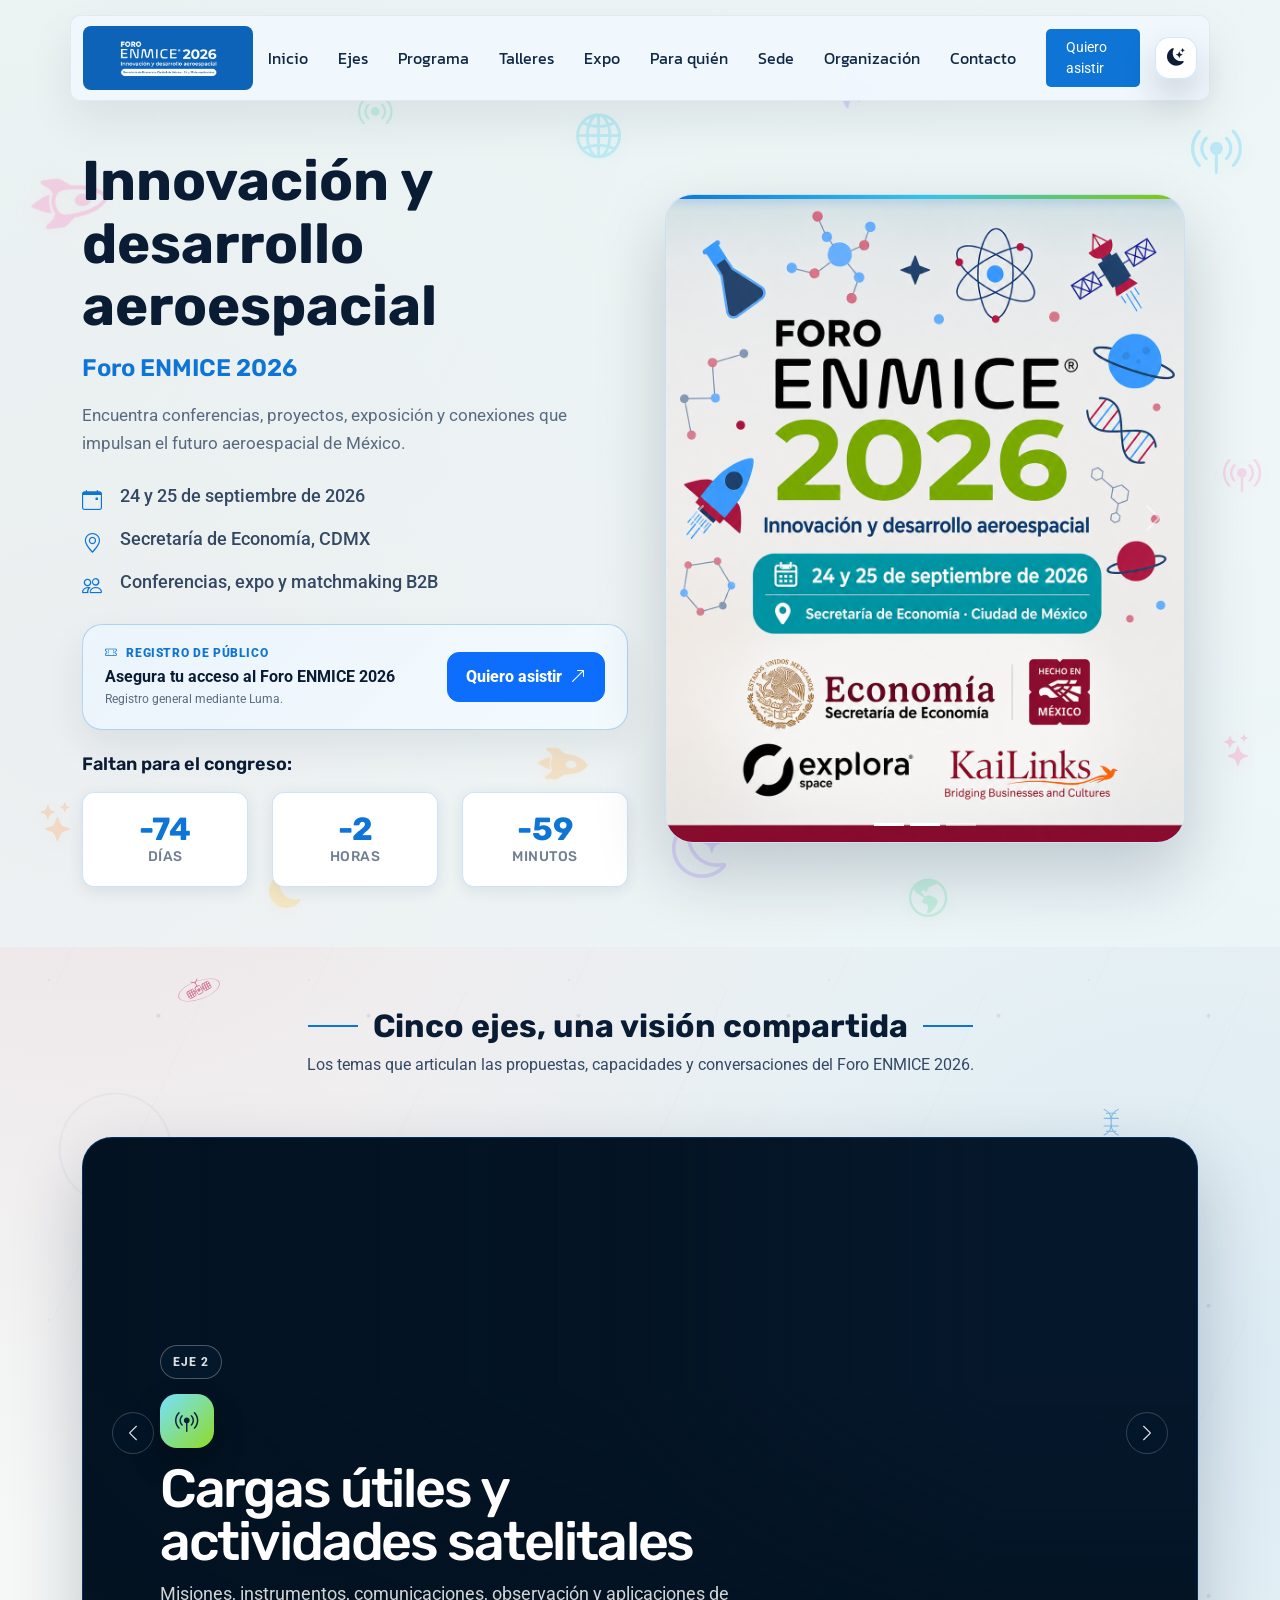
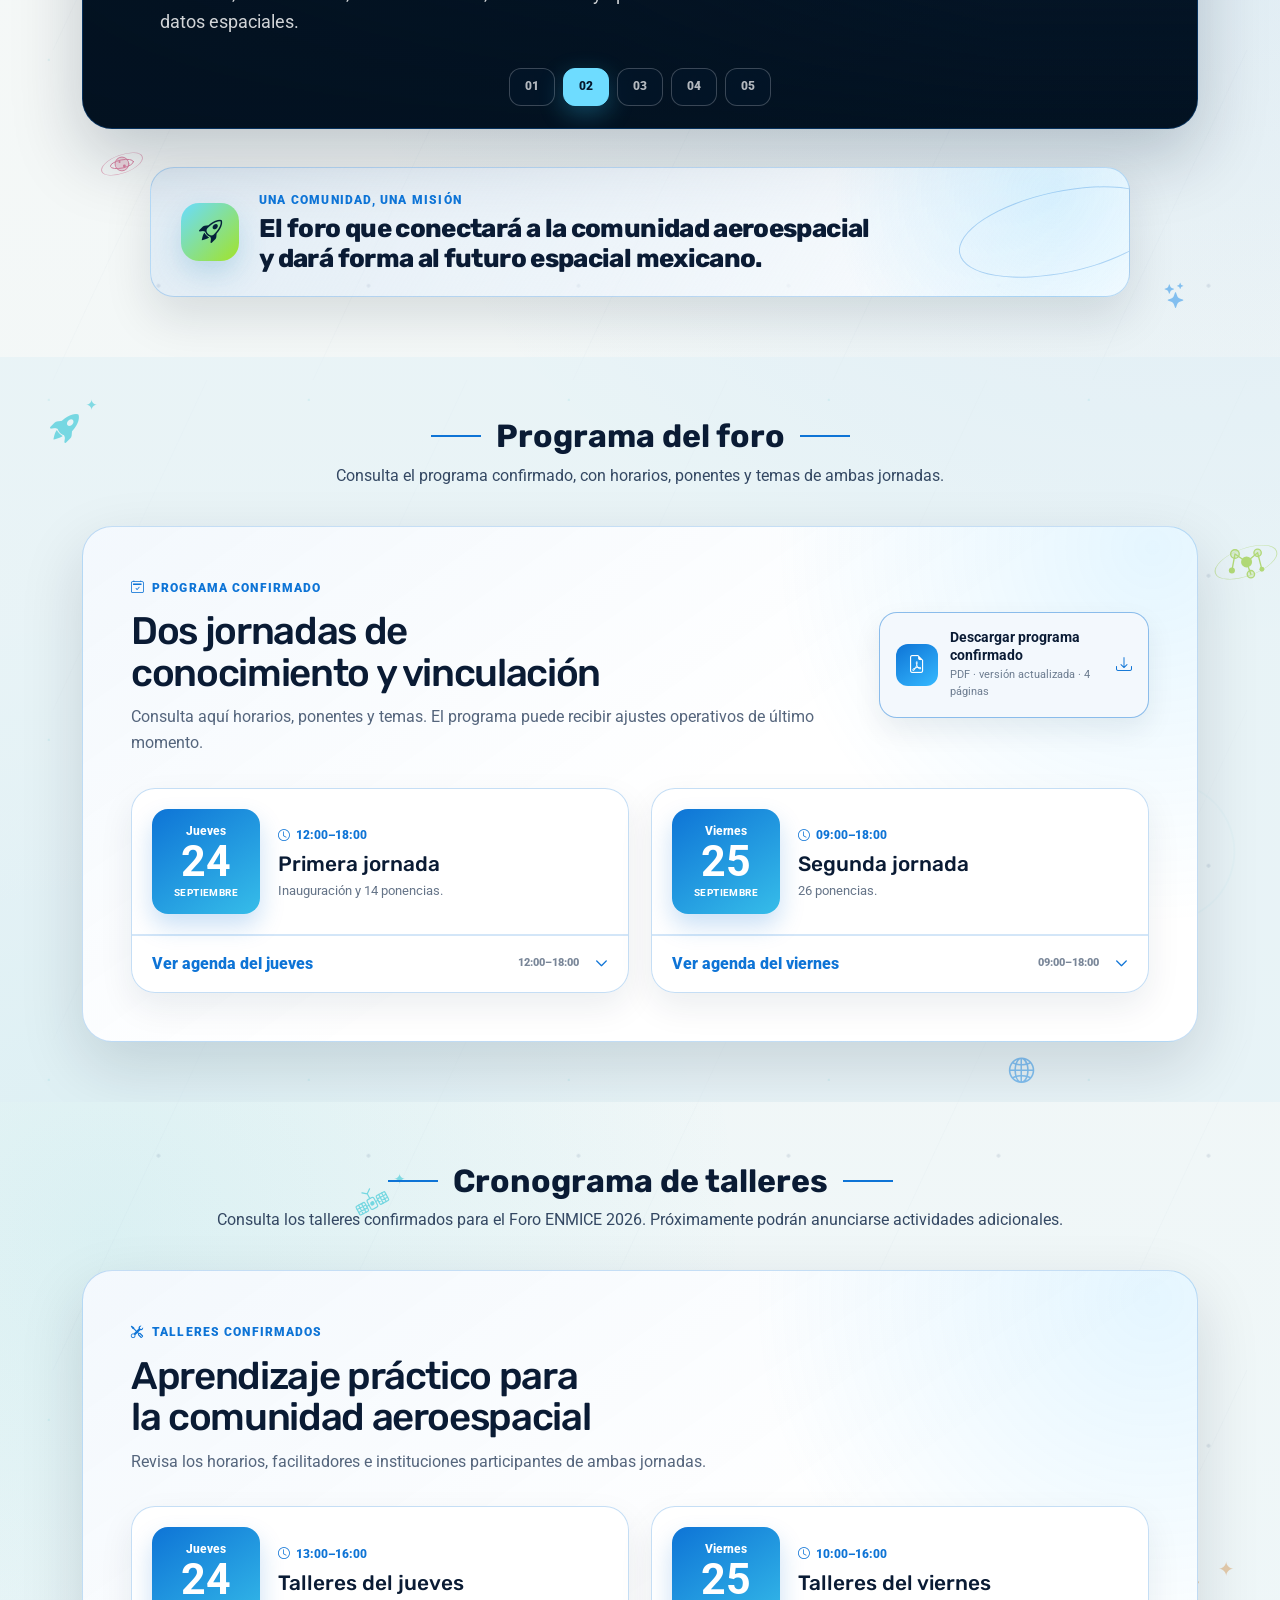
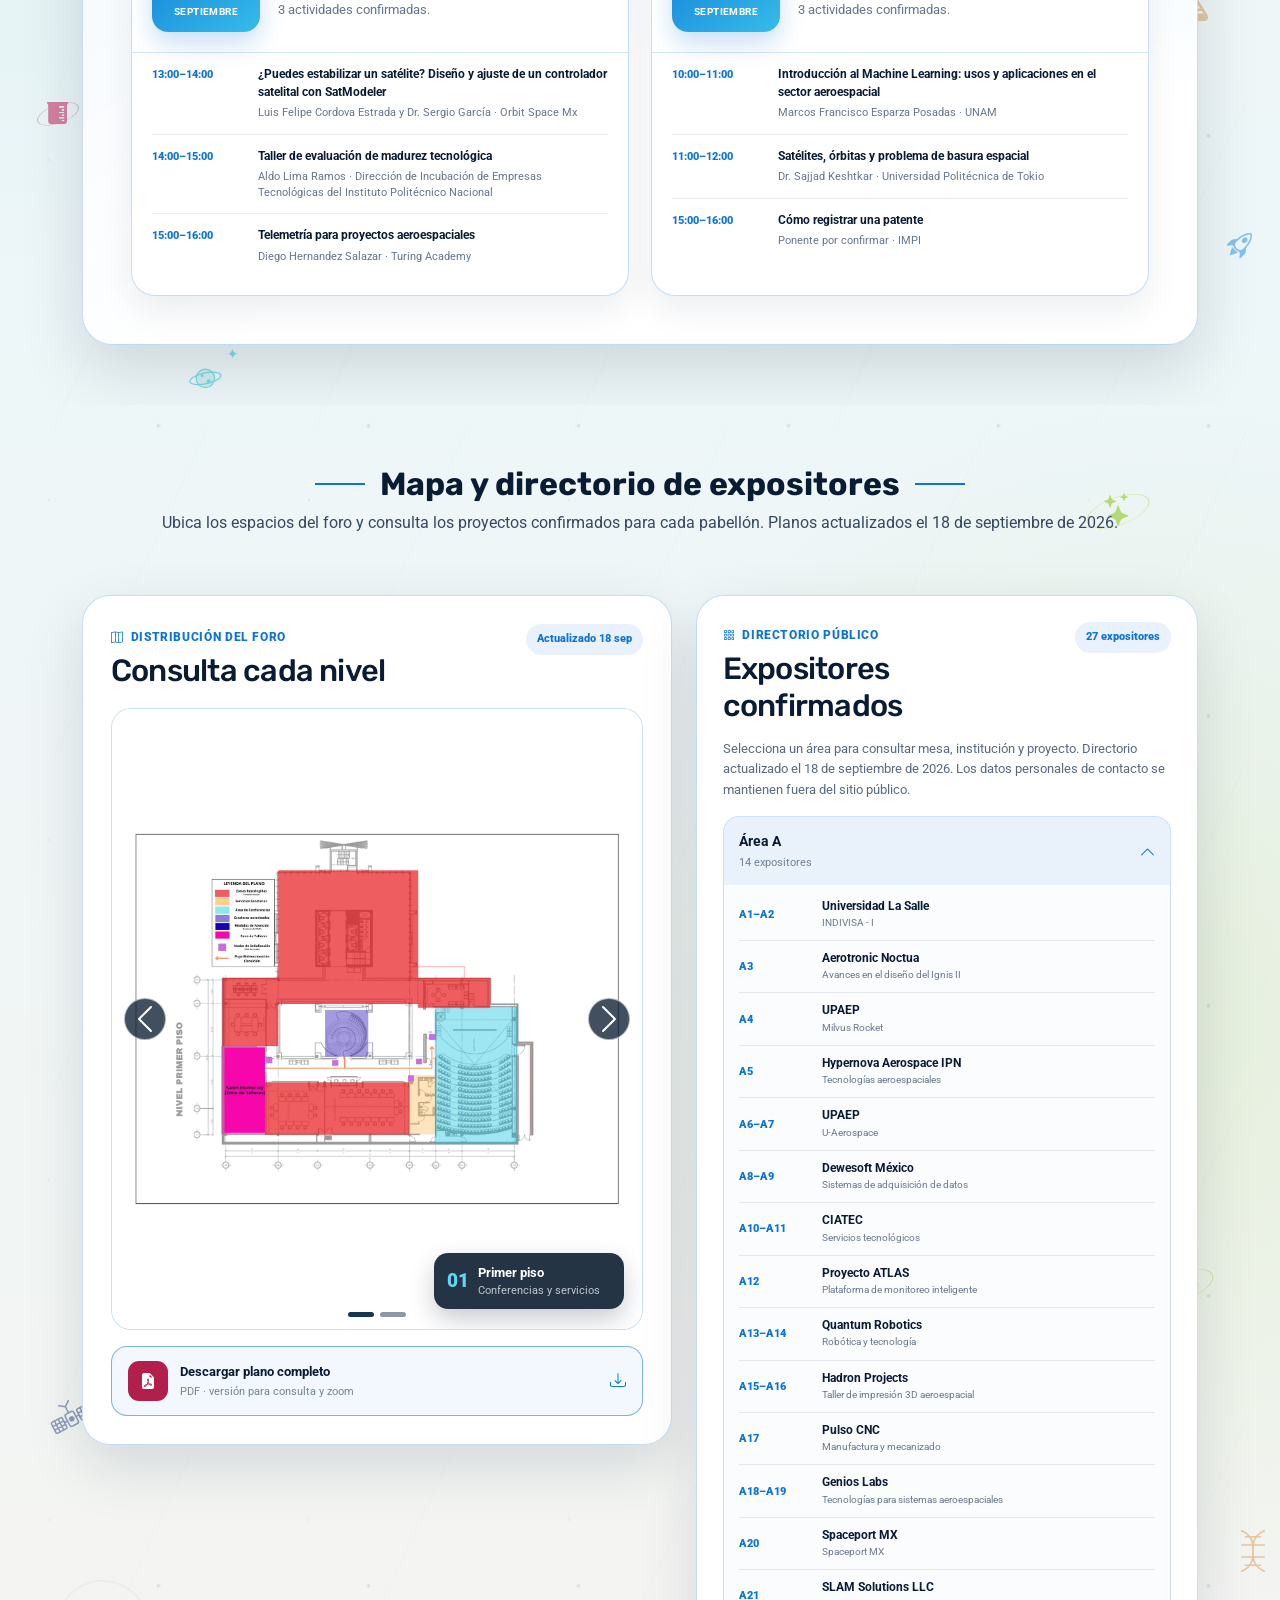
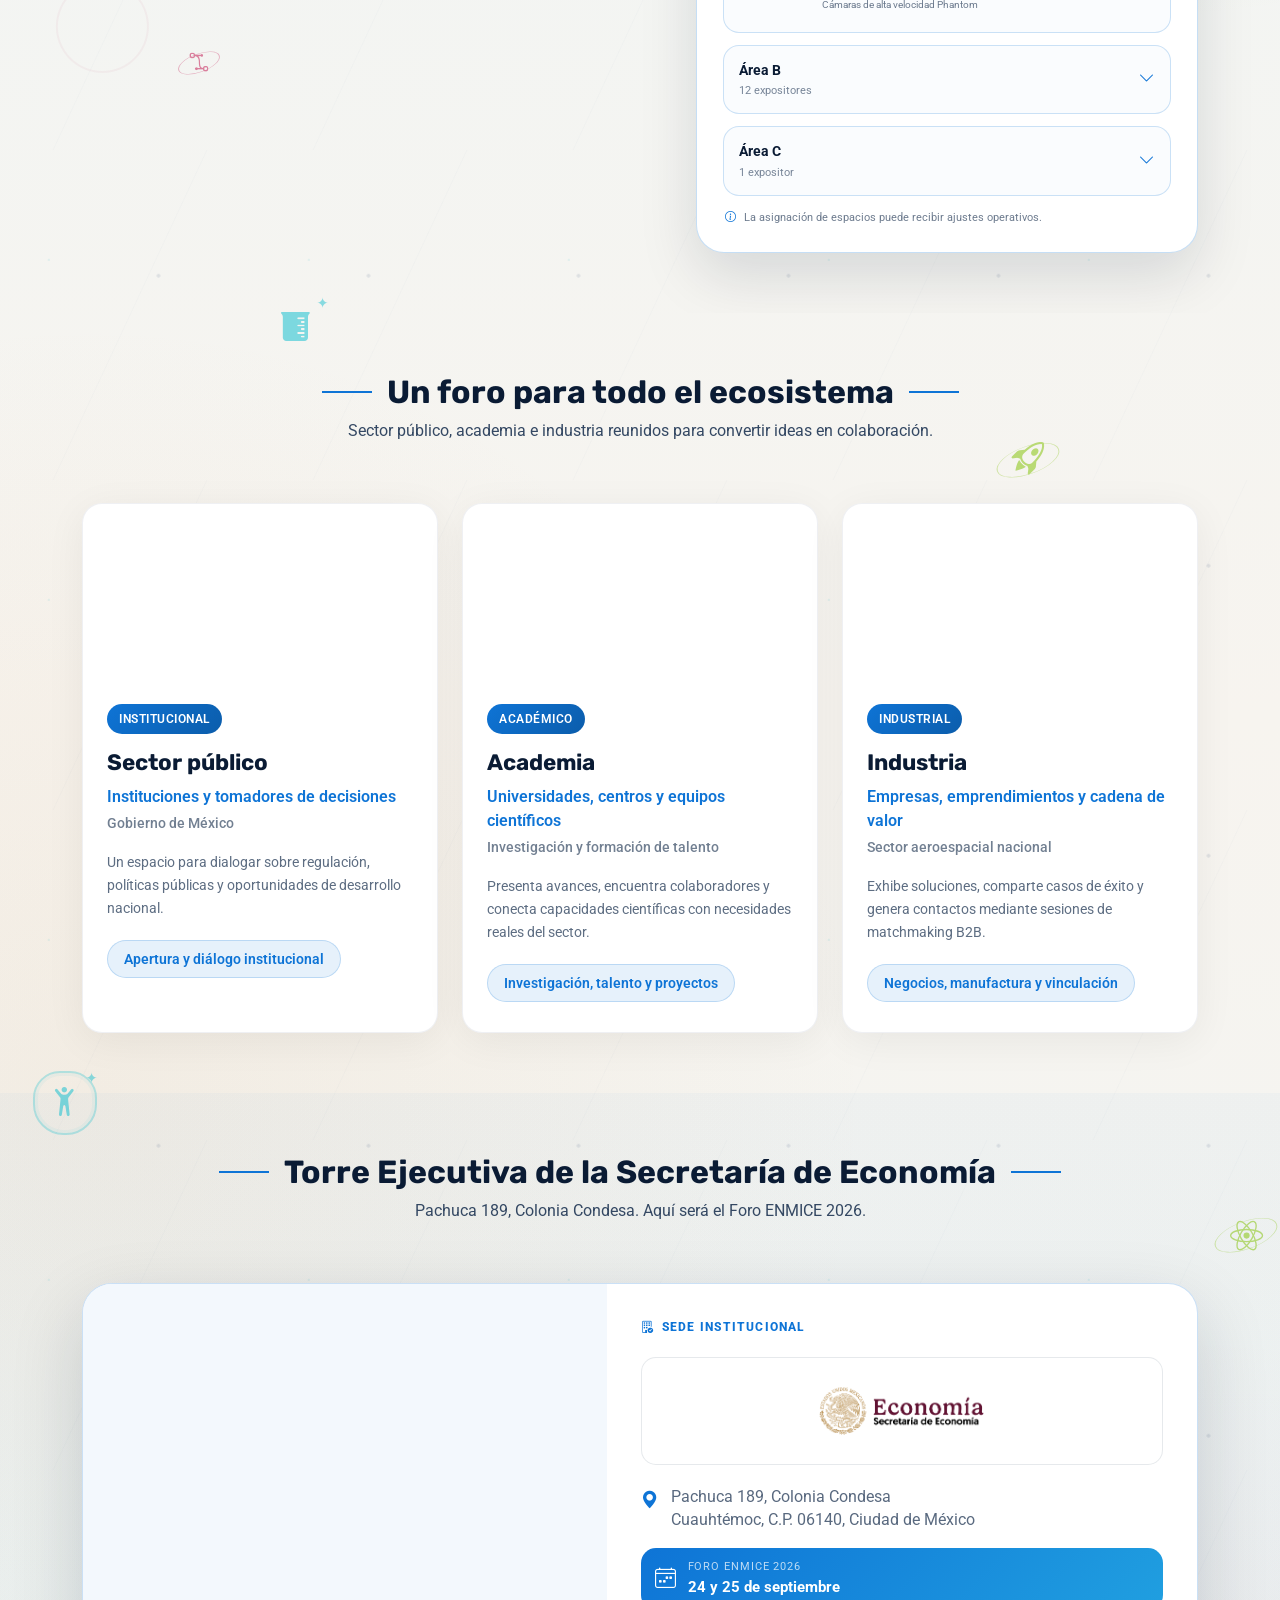
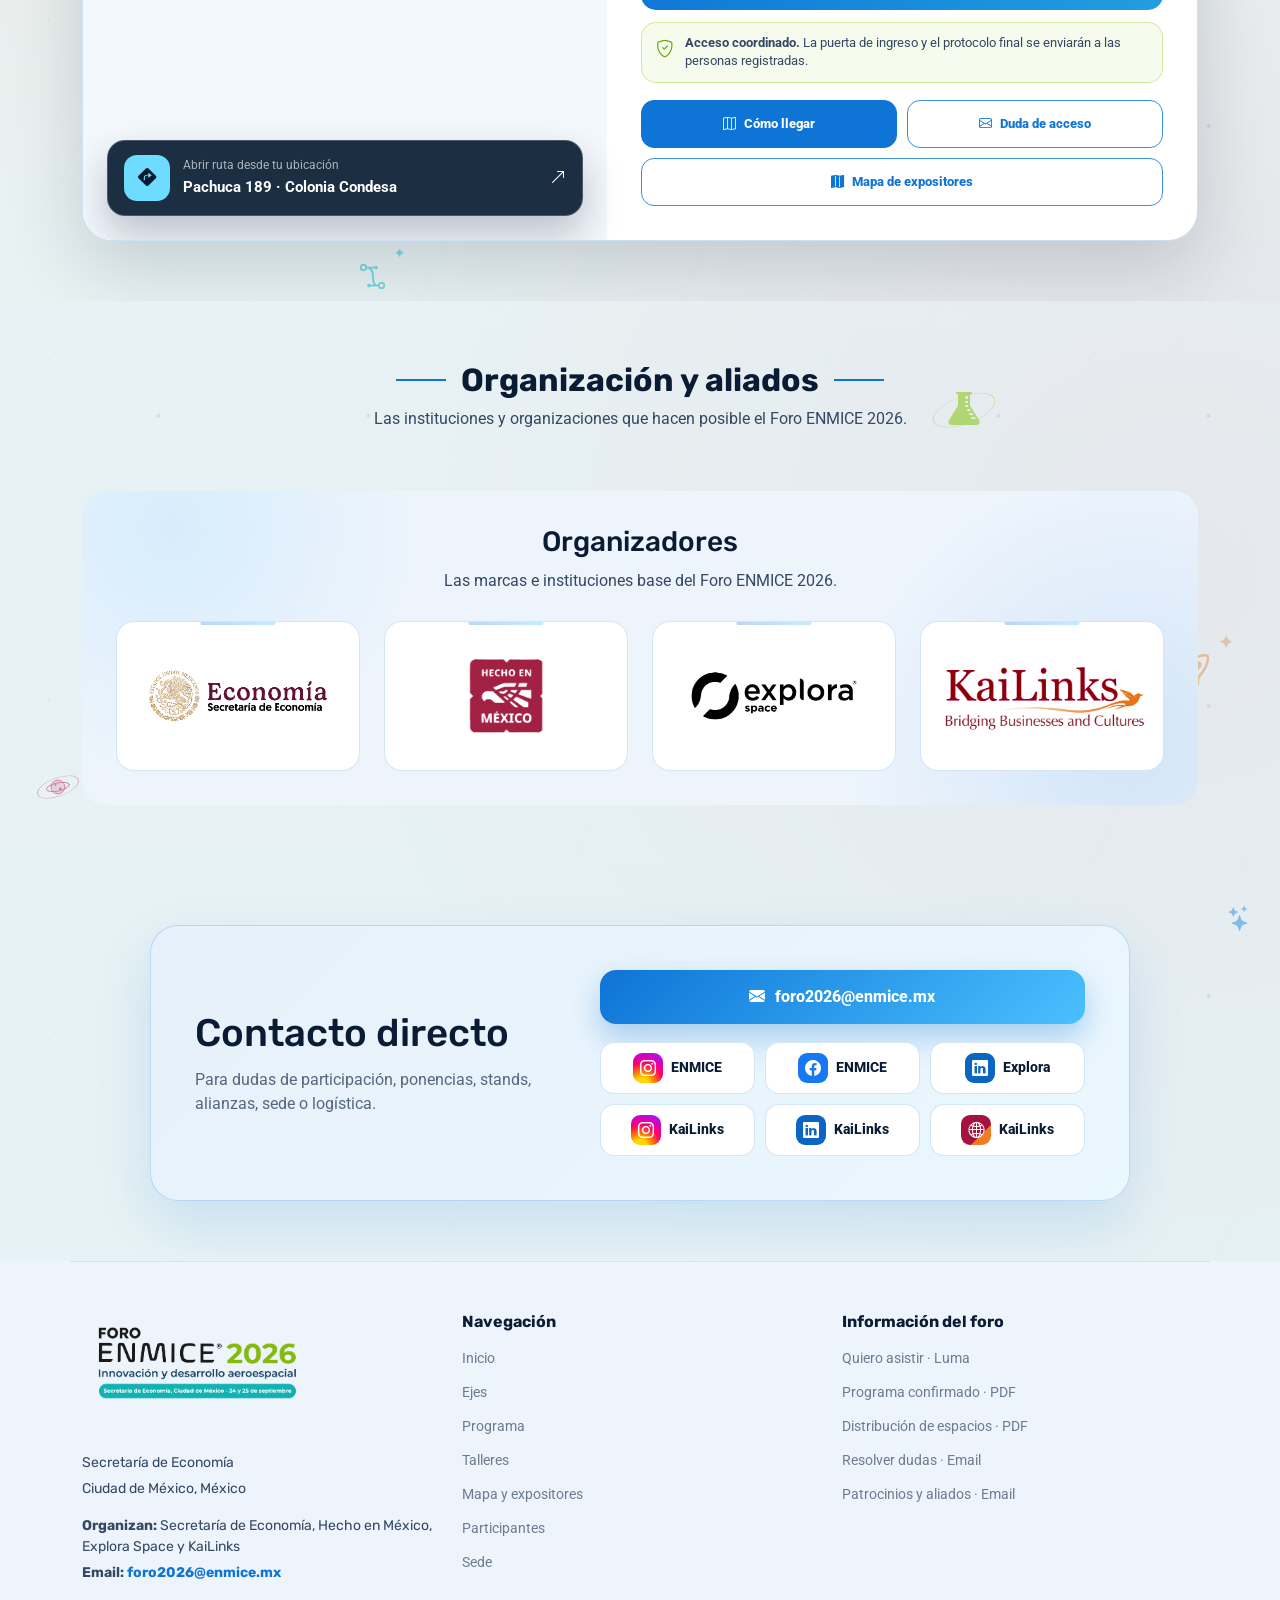
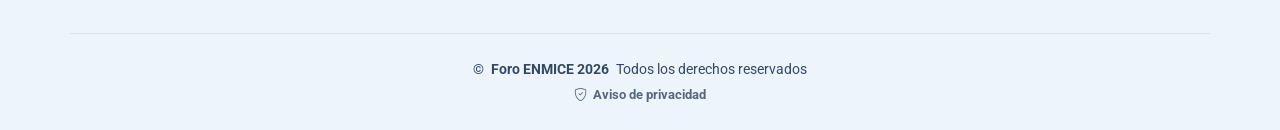
==== commit 1f57153f: "Update workshop schedule to V04" ====
--- a/index.html
+++ b/index.html
@@ -485,9 +485,11 @@
             <article class="program-day-card">
               <header>
                 <div class="program-day-date"><span>Jueves</span><strong>24</strong><small>septiembre</small></div>
-                <div><span class="program-day-hours"><i class="bi bi-clock"></i> 15:00–16:00</span><h4>Taller del jueves</h4><p>1 actividad confirmada.</p></div>
+                <div><span class="program-day-hours"><i class="bi bi-clock"></i> 13:00–16:00</span><h4>Talleres del jueves</h4><p>3 actividades confirmadas.</p></div>
               </header>
               <ol class="program-sessions" aria-label="Talleres del jueves 24 de septiembre">
+                <li><time>13:00–14:00</time><div><strong>¿Puedes estabilizar un satélite? Diseño y ajuste de un controlador satelital con SatModeler</strong><span>Luis Felipe Cordova Estrada y Dr. Sergio García · Orbit Space Mx</span></div></li>
+                <li><time>14:00–15:00</time><div><strong>Taller de evaluación de madurez tecnológica</strong><span>Aldo Lima Ramos · Dirección de Incubación de Empresas Tecnológicas del Instituto Politécnico Nacional</span></div></li>
                 <li><time>15:00–16:00</time><div><strong>Telemetría para proyectos aeroespaciales</strong><span>Diego Hernandez Salazar · Turing Academy</span></div></li>
               </ol>
             </article>
@@ -498,9 +500,9 @@
                 <div><span class="program-day-hours"><i class="bi bi-clock"></i> 10:00–16:00</span><h4>Talleres del viernes</h4><p>3 actividades confirmadas.</p></div>
               </header>
               <ol class="program-sessions" aria-label="Talleres del viernes 25 de septiembre">
-                <li><time>10:00–11:00</time><div><strong>Introducción al Machine Learning: usos y aplicaciones en el sector aeroespacial</strong><span>Marcos Francisco Esparza Posadas y Dr. Sergio García · UNAM / Airbus Defence and Space</span></div></li>
-                <li><time>12:00–13:00</time><div><strong>¿Puedes estabilizar un satélite? Diseño y ajuste de un controlador satelital con SatModeler</strong><span>Luis Felipe Cordova Estrada · Orbit Space Mx</span></div></li>
-                <li><time>15:00–16:00</time><div><strong>Cómo registrar una patente</strong><span>Ponente por confirmar · Instituto Mexicano de la Propiedad Industrial (IMPI)</span></div></li>
+                <li><time>10:00–11:00</time><div><strong>Introducción al Machine Learning: usos y aplicaciones en el sector aeroespacial</strong><span>Marcos Francisco Esparza Posadas · UNAM</span></div></li>
+                <li><time>11:00–12:00</time><div><strong>Satélites, órbitas y problema de basura espacial</strong><span>Dr. Sajjad Keshtkar · Universidad Politécnica de Tokio</span></div></li>
+                <li><time>15:00–16:00</time><div><strong>Cómo registrar una patente</strong><span>Ponente por confirmar · IMPI</span></div></li>
               </ol>
             </article>
           </div>
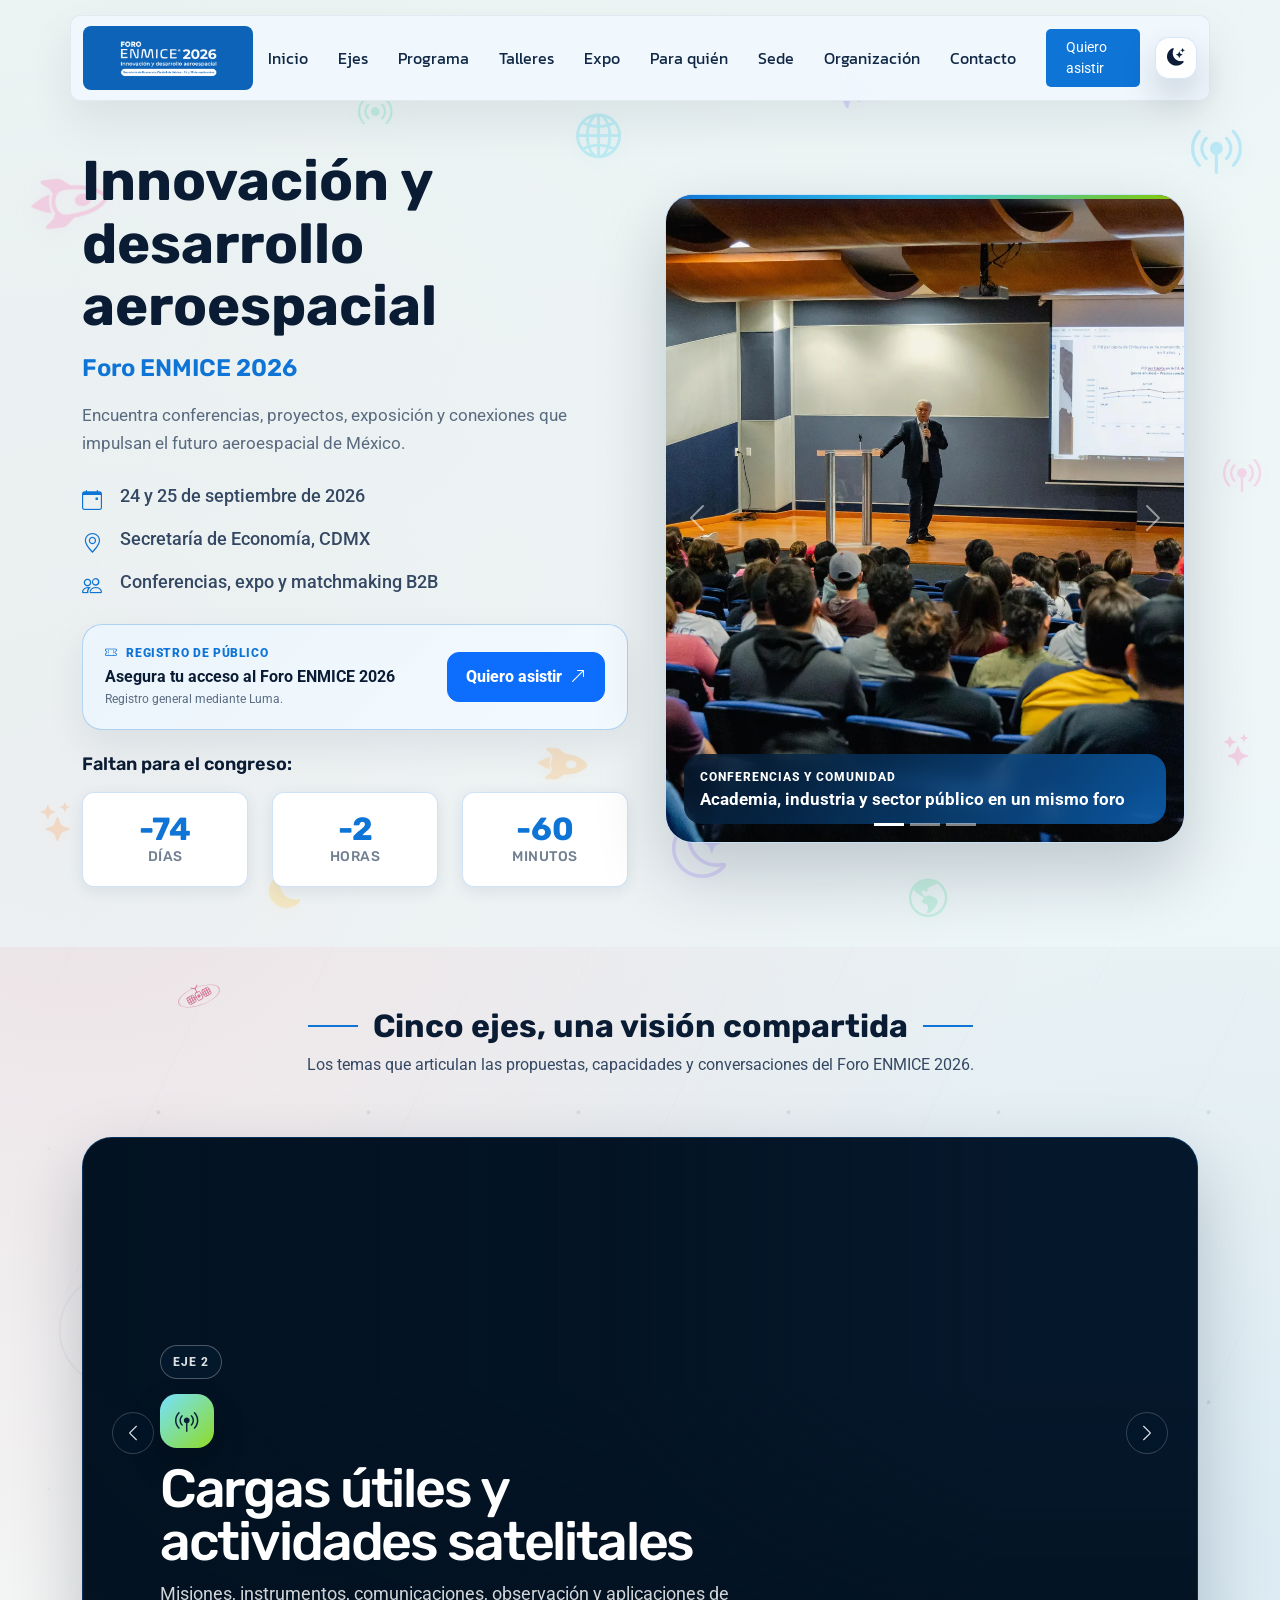
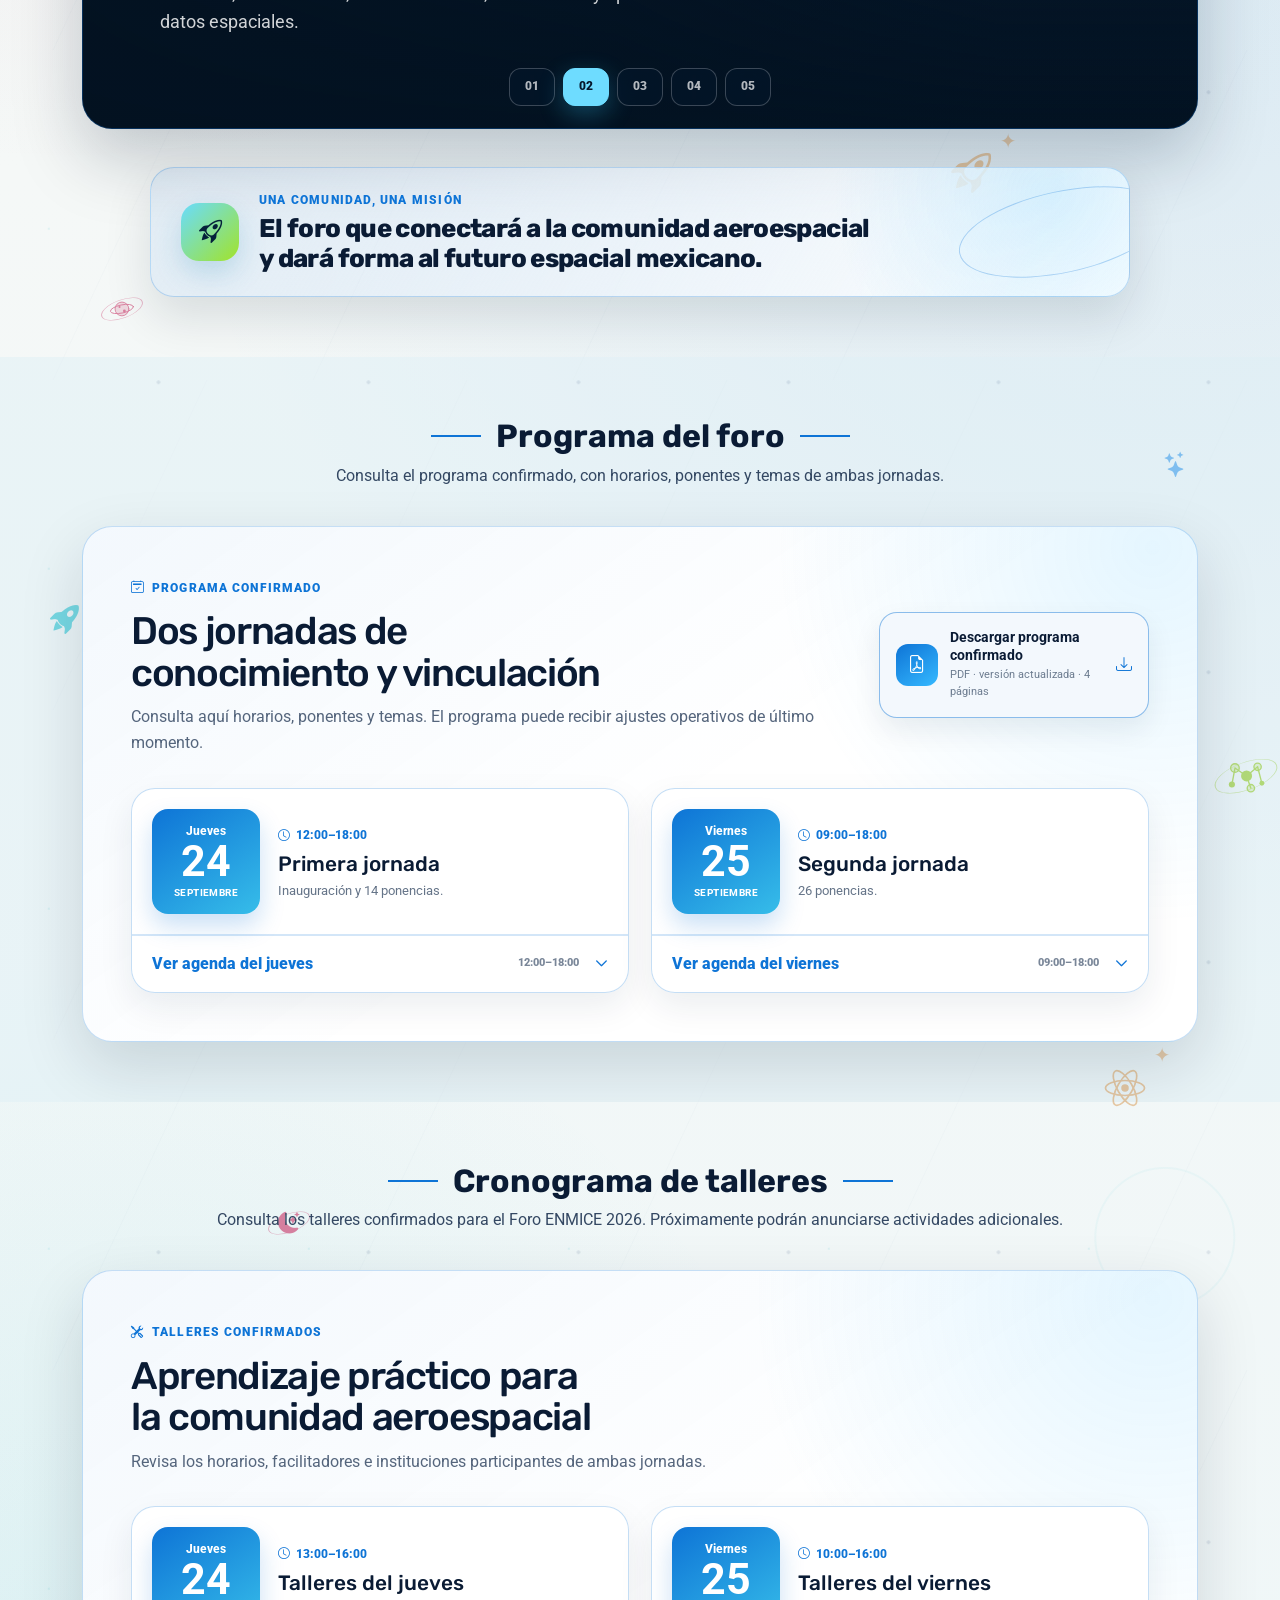
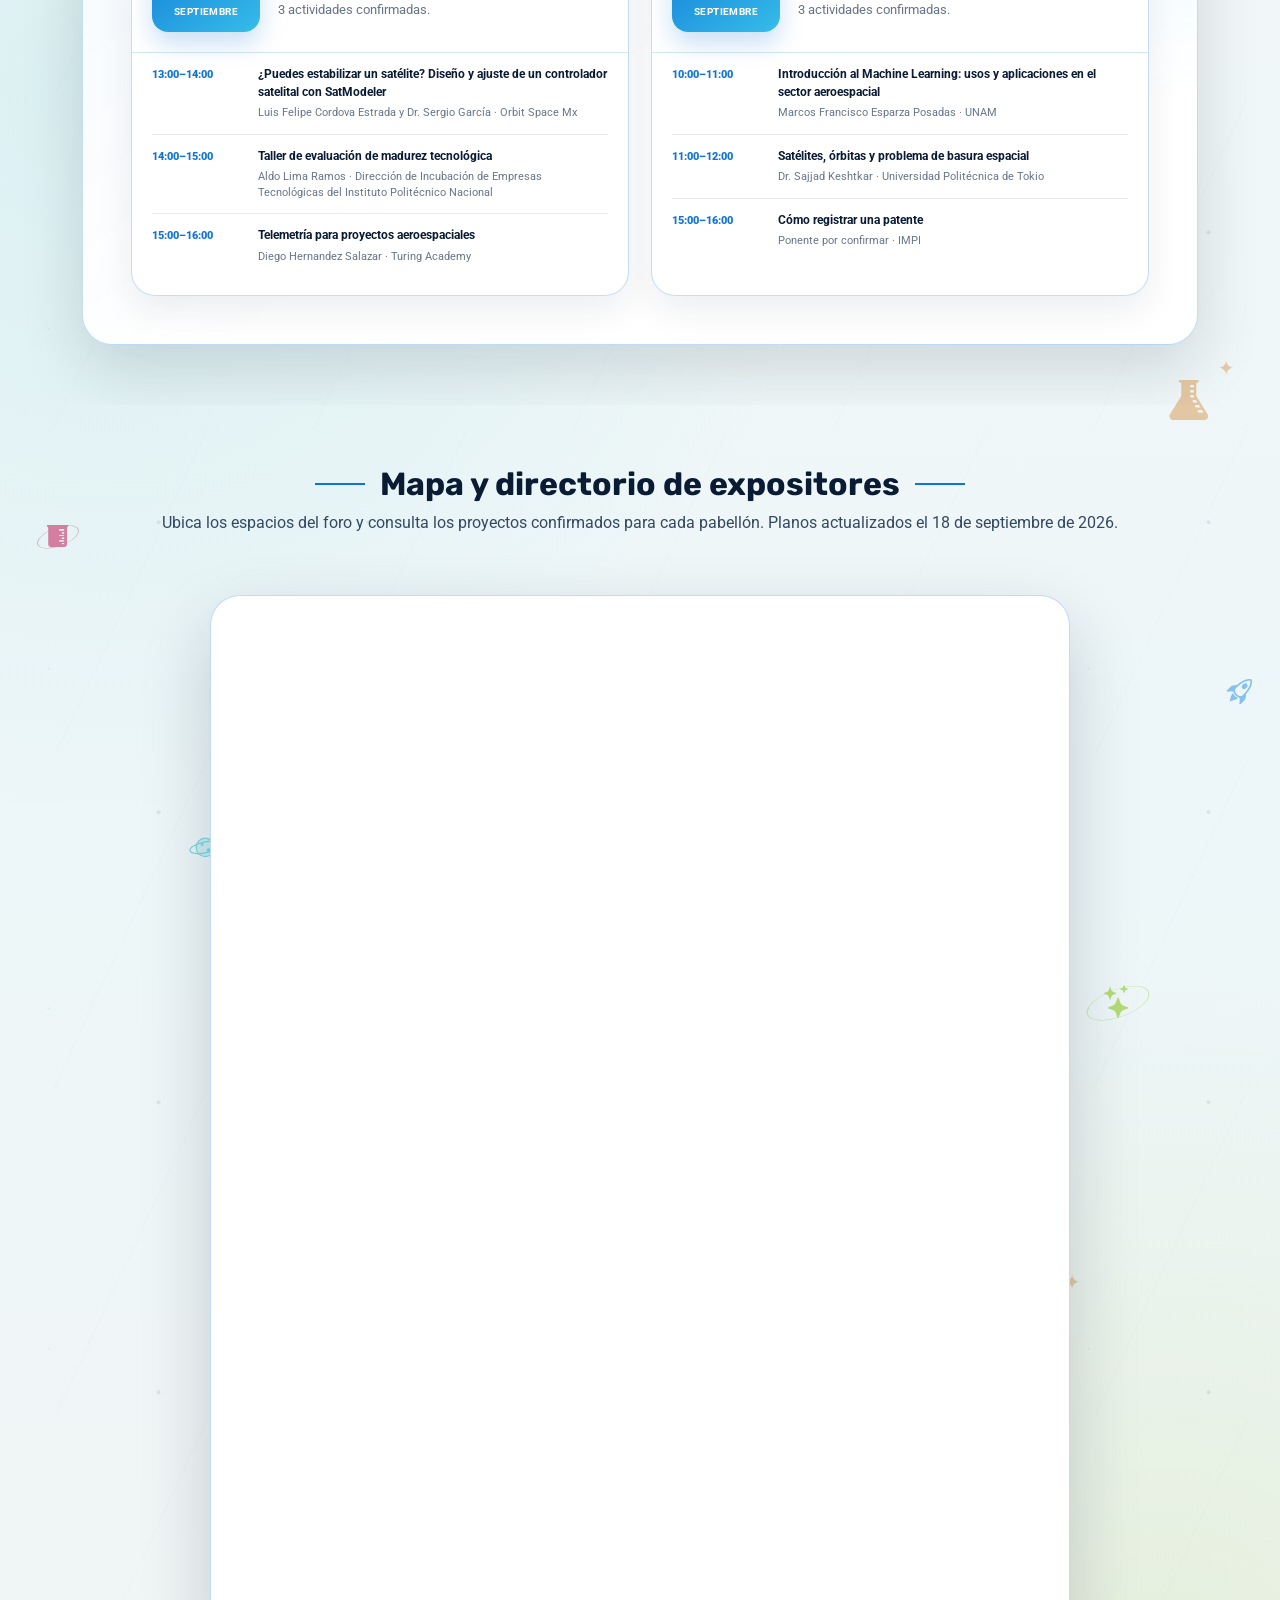
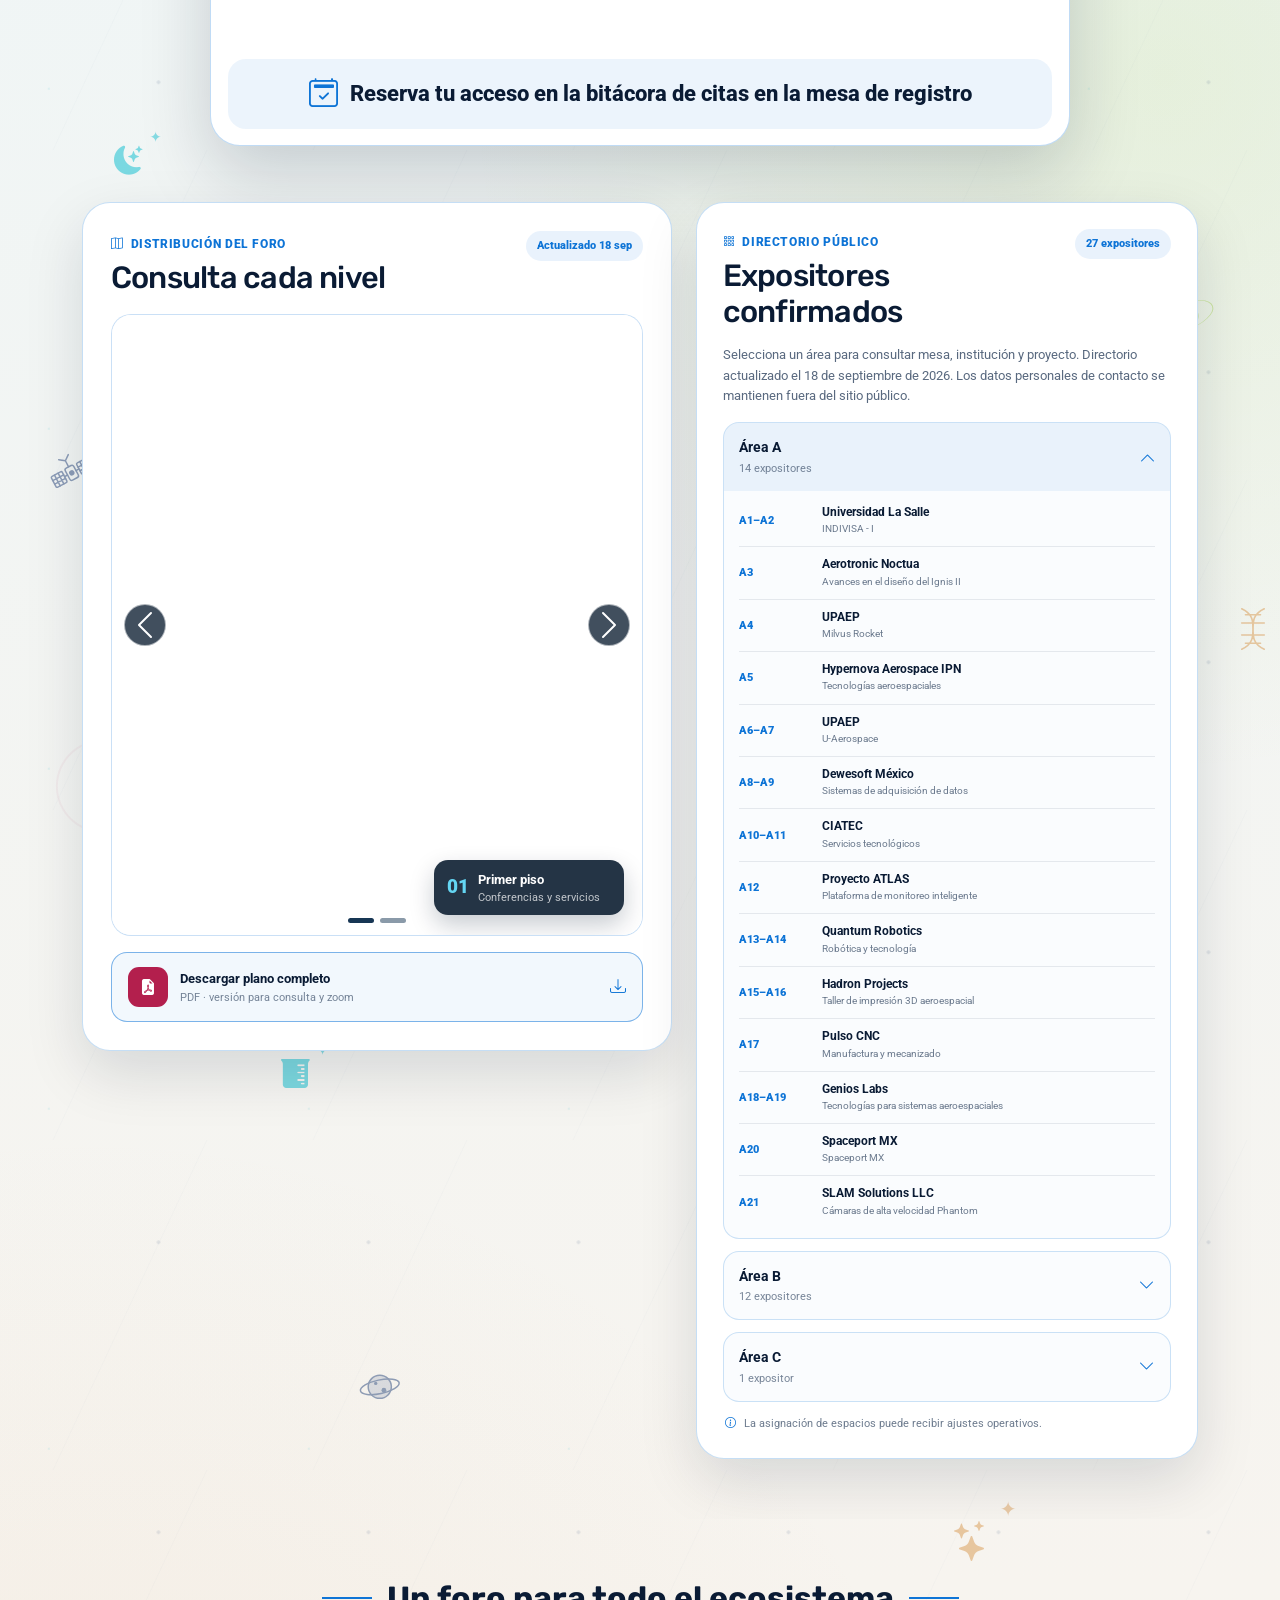
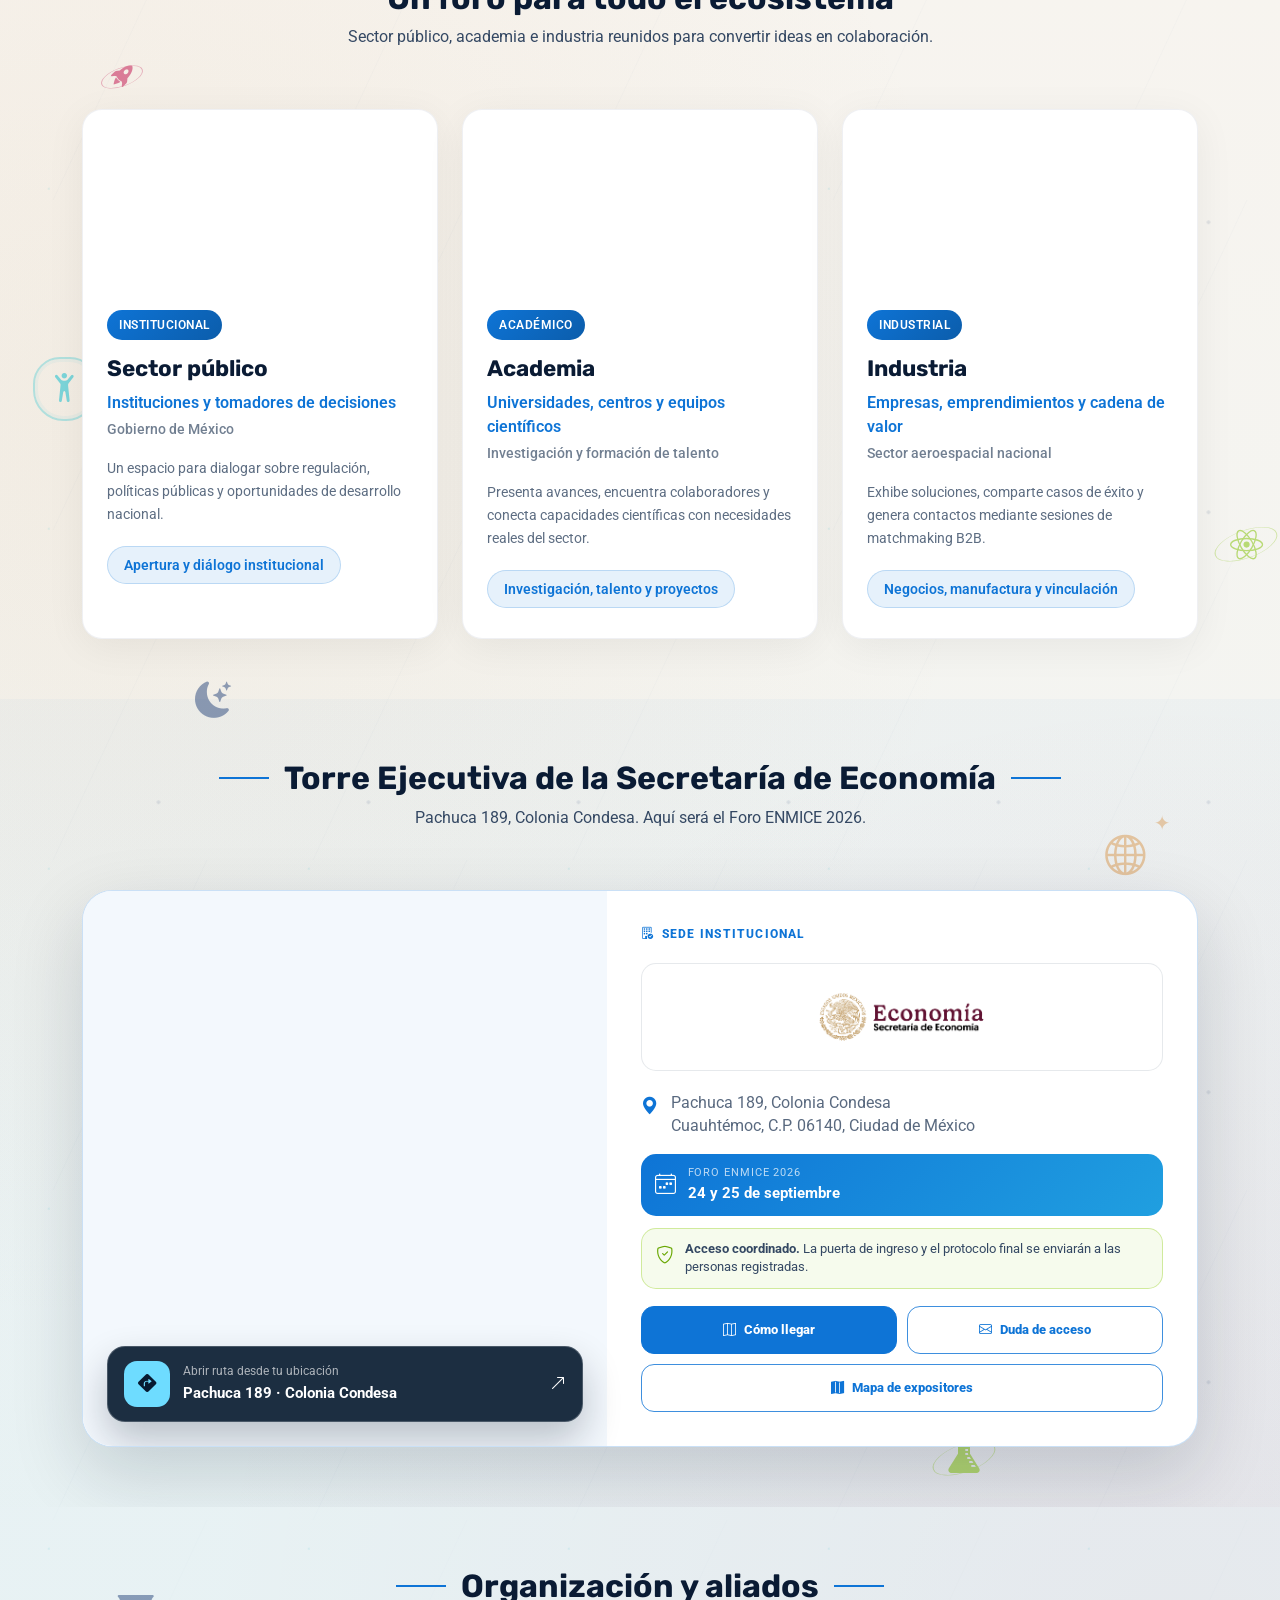
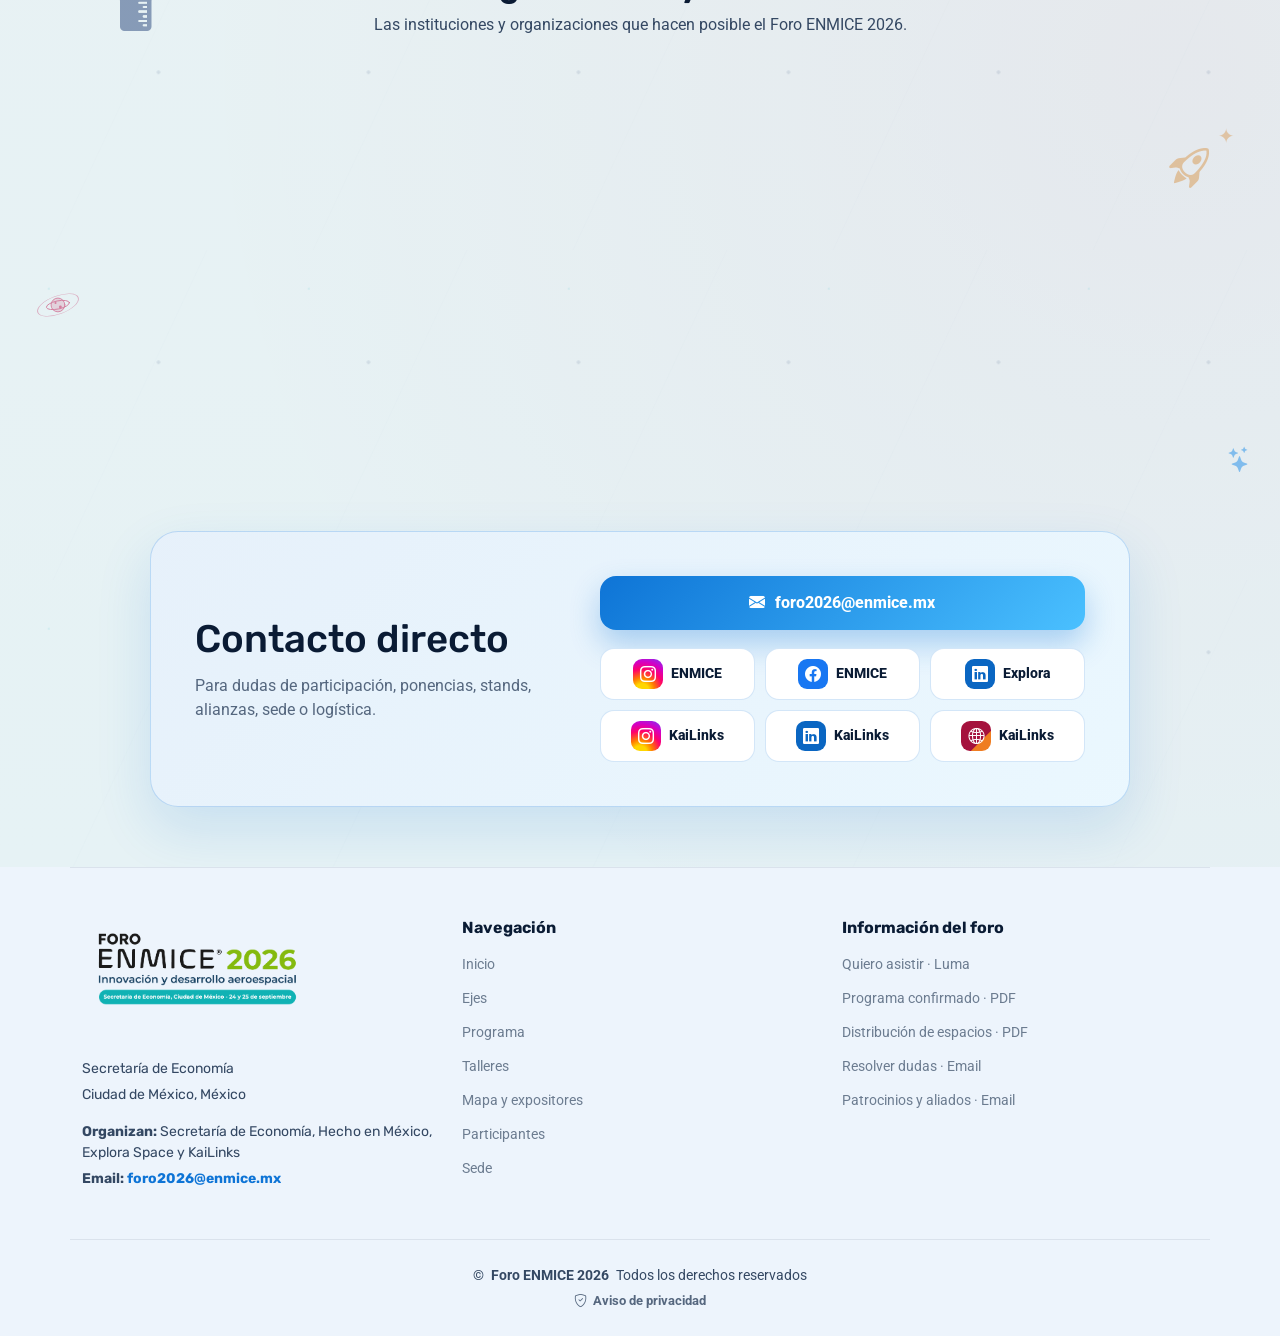
==== commit b39efcab: "Add networking banner to exhibitors section" ====
--- a/index.html
+++ b/index.html
@@ -517,6 +517,16 @@
         <p>Ubica los espacios del foro y consulta los proyectos confirmados para cada pabellón. Planos actualizados el 18 de septiembre de 2026.</p>
       </div>
 
+      <div class="container" data-aos="fade-up" data-aos-delay="80">
+        <figure class="expo-networking-feature">
+          <img src="assets/img/events/foro2026/networking-b2b-matchmaking.webp" alt="Área de networking B2B y matchmaking del Foro ENMICE 2026, ubicada en el Centro de Negocios de la planta baja" width="1279" height="1600" loading="lazy" decoding="async">
+          <figcaption>
+            <i class="bi bi-calendar2-check" aria-hidden="true"></i>
+            <span>Reserva tu acceso en la bitácora de citas en la mesa de registro</span>
+          </figcaption>
+        </figure>
+      </div>
+
       <div class="container" data-aos="fade-up" data-aos-delay="100">
         <div class="expo-layout">
           <article class="expo-map-card">
--- a/assets/css/main.css
+++ b/assets/css/main.css
@@ -9260,6 +9260,45 @@
   overflow: hidden;
 }
 
+.expo-networking-feature {
+  width: min(100%, 860px);
+  margin: 0 auto clamp(34px, 5vw, 56px);
+  padding: clamp(10px, 1.5vw, 15px);
+  border: 1px solid color-mix(in srgb, var(--accent-color), transparent 74%);
+  border-radius: 30px;
+  background: var(--surface-color);
+  box-shadow: 0 28px 70px color-mix(in srgb, #06182c, transparent 82%);
+}
+
+.expo-networking-feature img {
+  display: block;
+  width: 100%;
+  height: auto;
+  border-radius: 21px;
+}
+
+.expo-networking-feature figcaption {
+  display: flex;
+  align-items: center;
+  justify-content: center;
+  gap: 12px;
+  margin: 12px 2px 1px;
+  padding: 15px clamp(16px, 3vw, 28px);
+  border-radius: 18px;
+  color: var(--heading-color);
+  background: color-mix(in srgb, var(--accent-color), transparent 92%);
+  font-size: clamp(1rem, 2.1vw, 1.35rem);
+  font-weight: 800;
+  line-height: 1.35;
+  text-align: center;
+}
+
+.expo-networking-feature figcaption i {
+  flex: 0 0 auto;
+  color: var(--accent-color);
+  font-size: 1.35em;
+}
+
 .expo-layout {
   display: grid;
   grid-template-columns: minmax(0, 1.08fr) minmax(380px, 0.92fr);
@@ -9584,6 +9623,25 @@
 }
 
 @media (max-width: 576px) {
+  .expo-networking-feature {
+    margin-bottom: 30px;
+    padding: 7px;
+    border-radius: 20px;
+  }
+
+  .expo-networking-feature img {
+    border-radius: 14px;
+  }
+
+  .expo-networking-feature figcaption {
+    align-items: flex-start;
+    margin-top: 8px;
+    padding: 13px 12px;
+    border-radius: 14px;
+    font-size: 0.92rem;
+    text-align: left;
+  }
+
   .program-details summary {
     padding: 14px;
   }
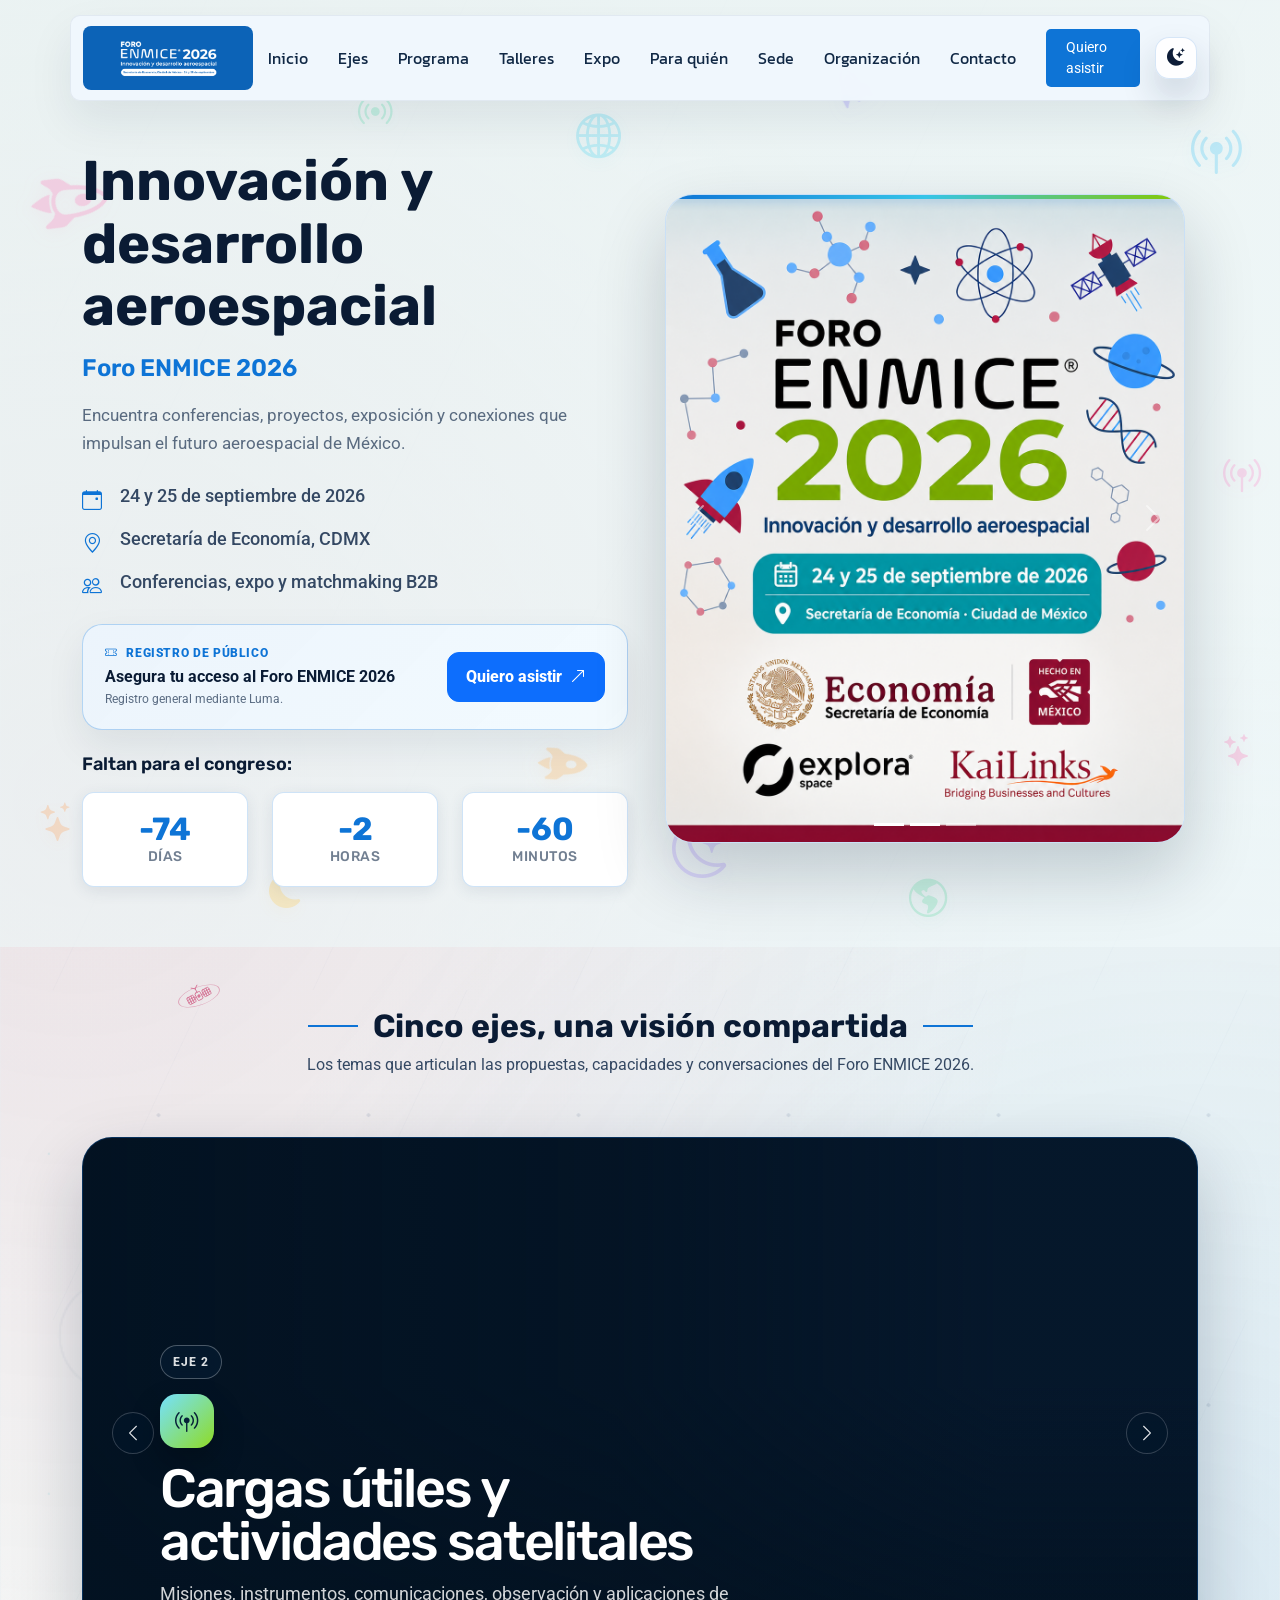
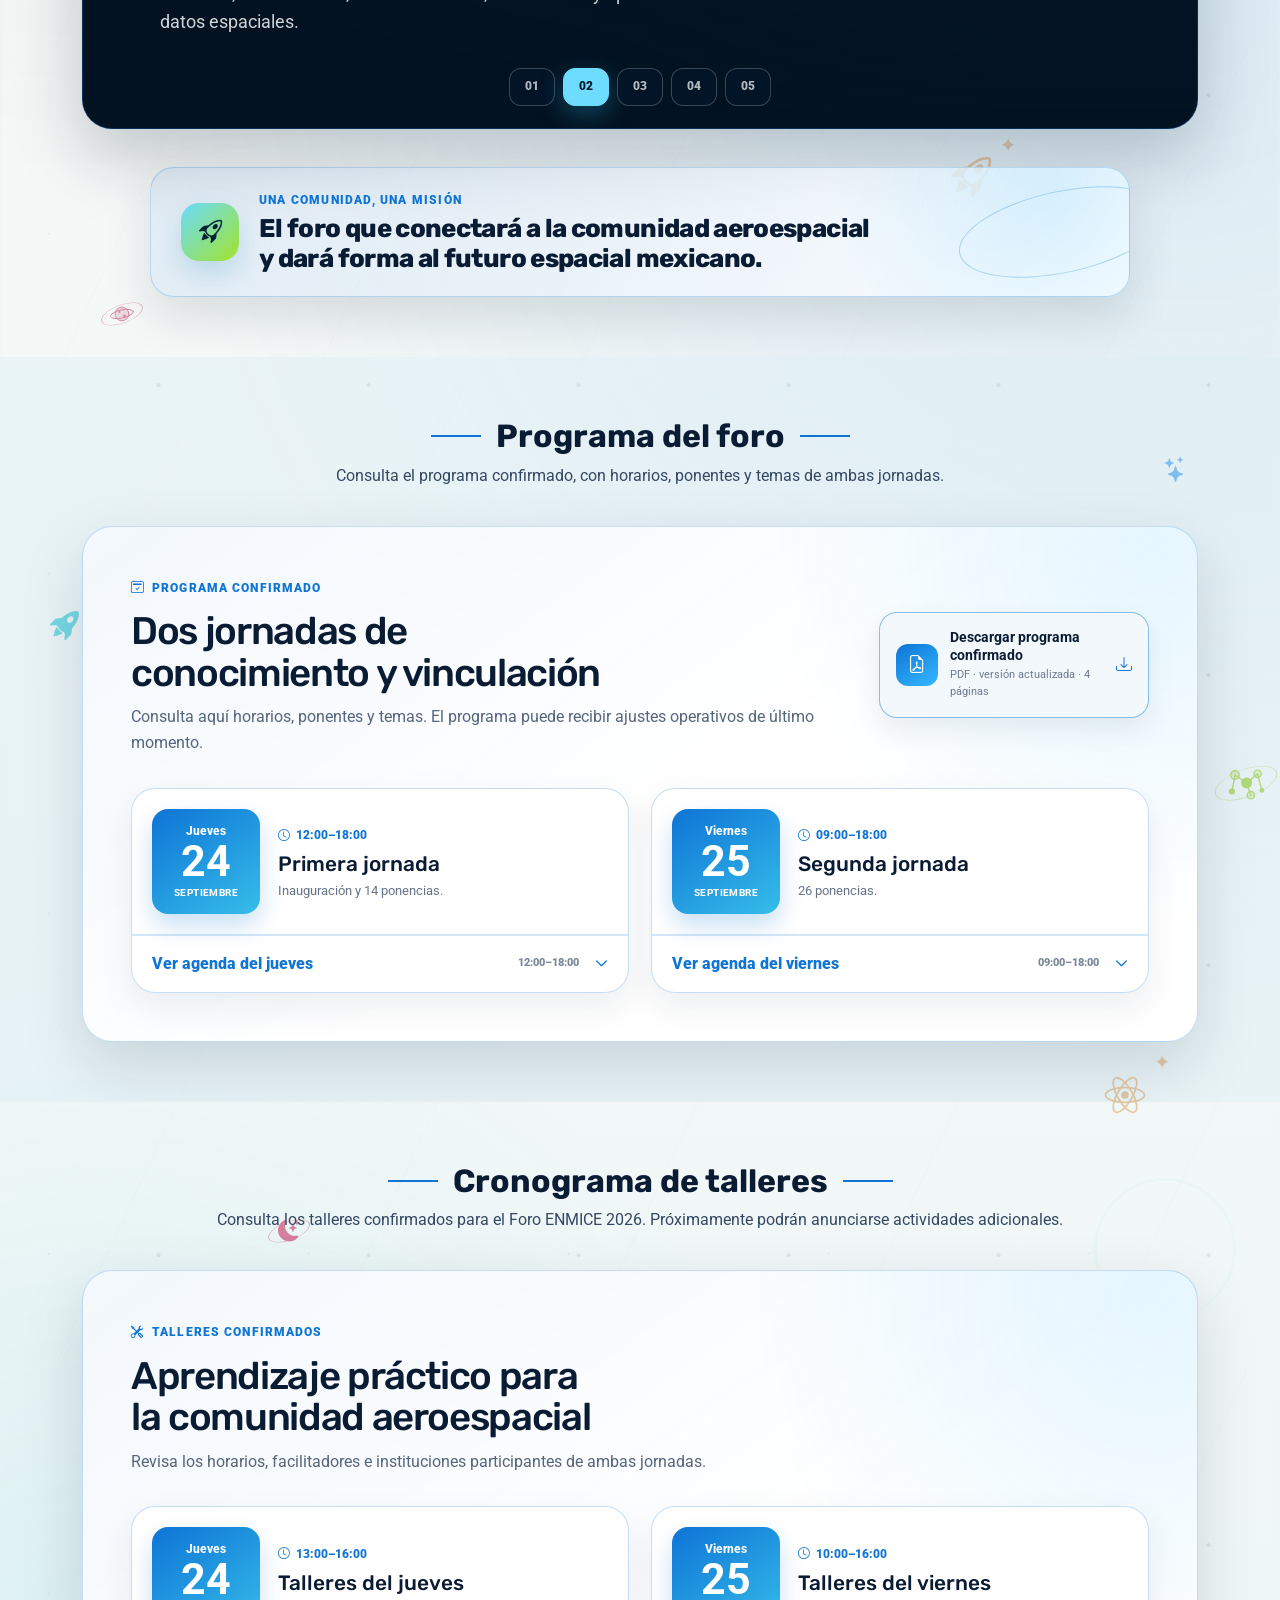
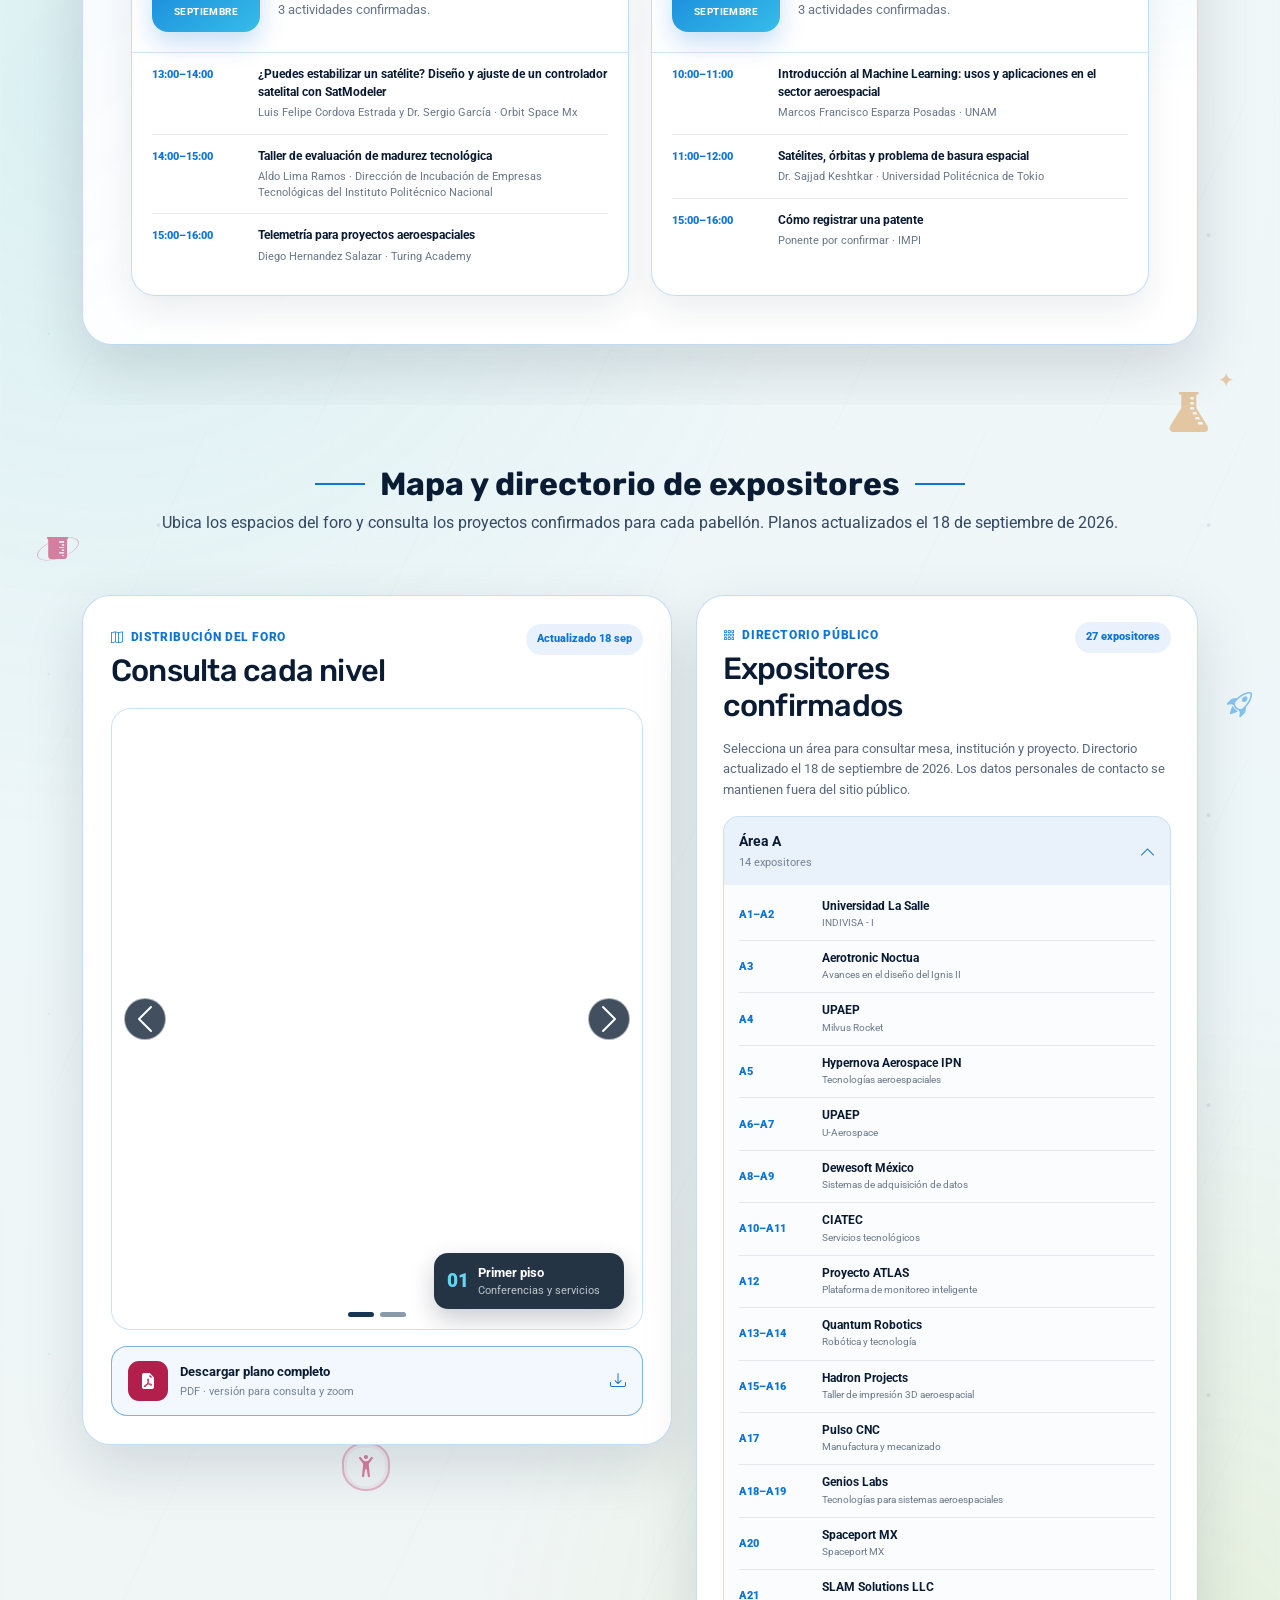
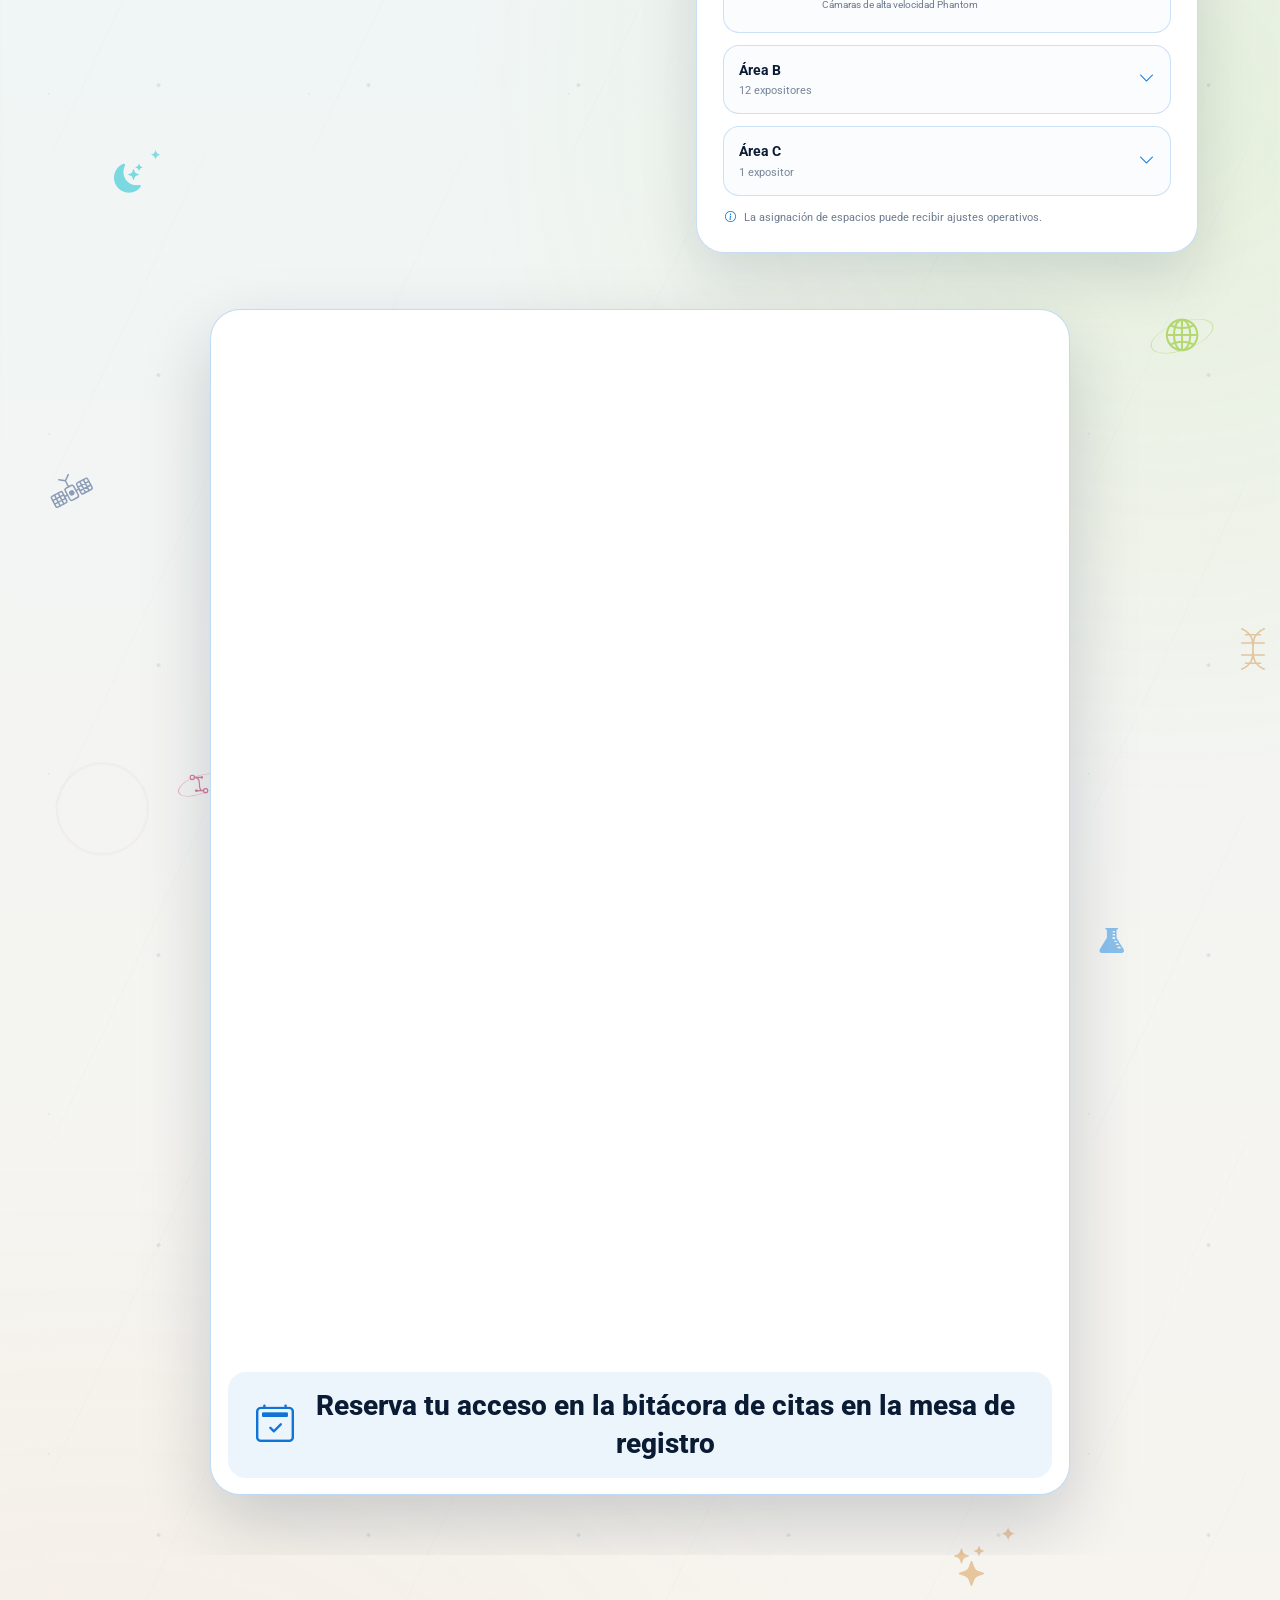
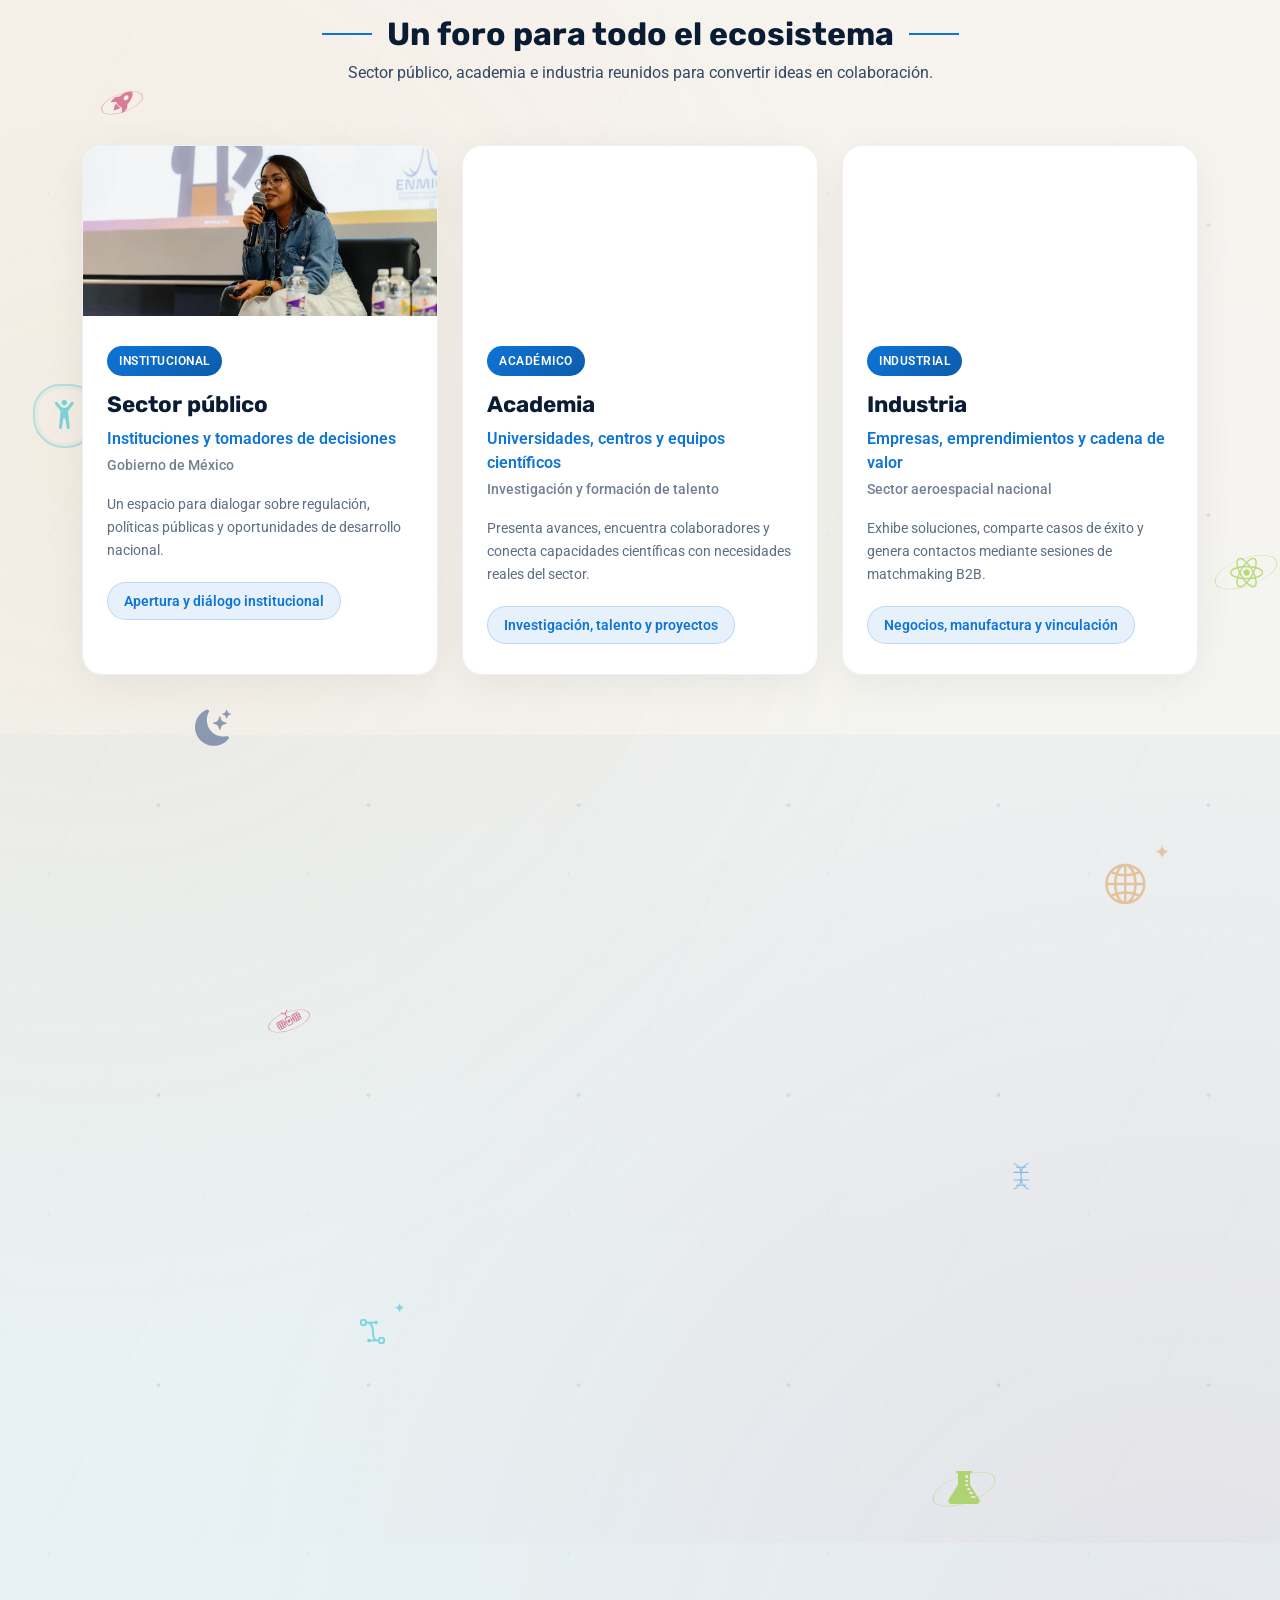
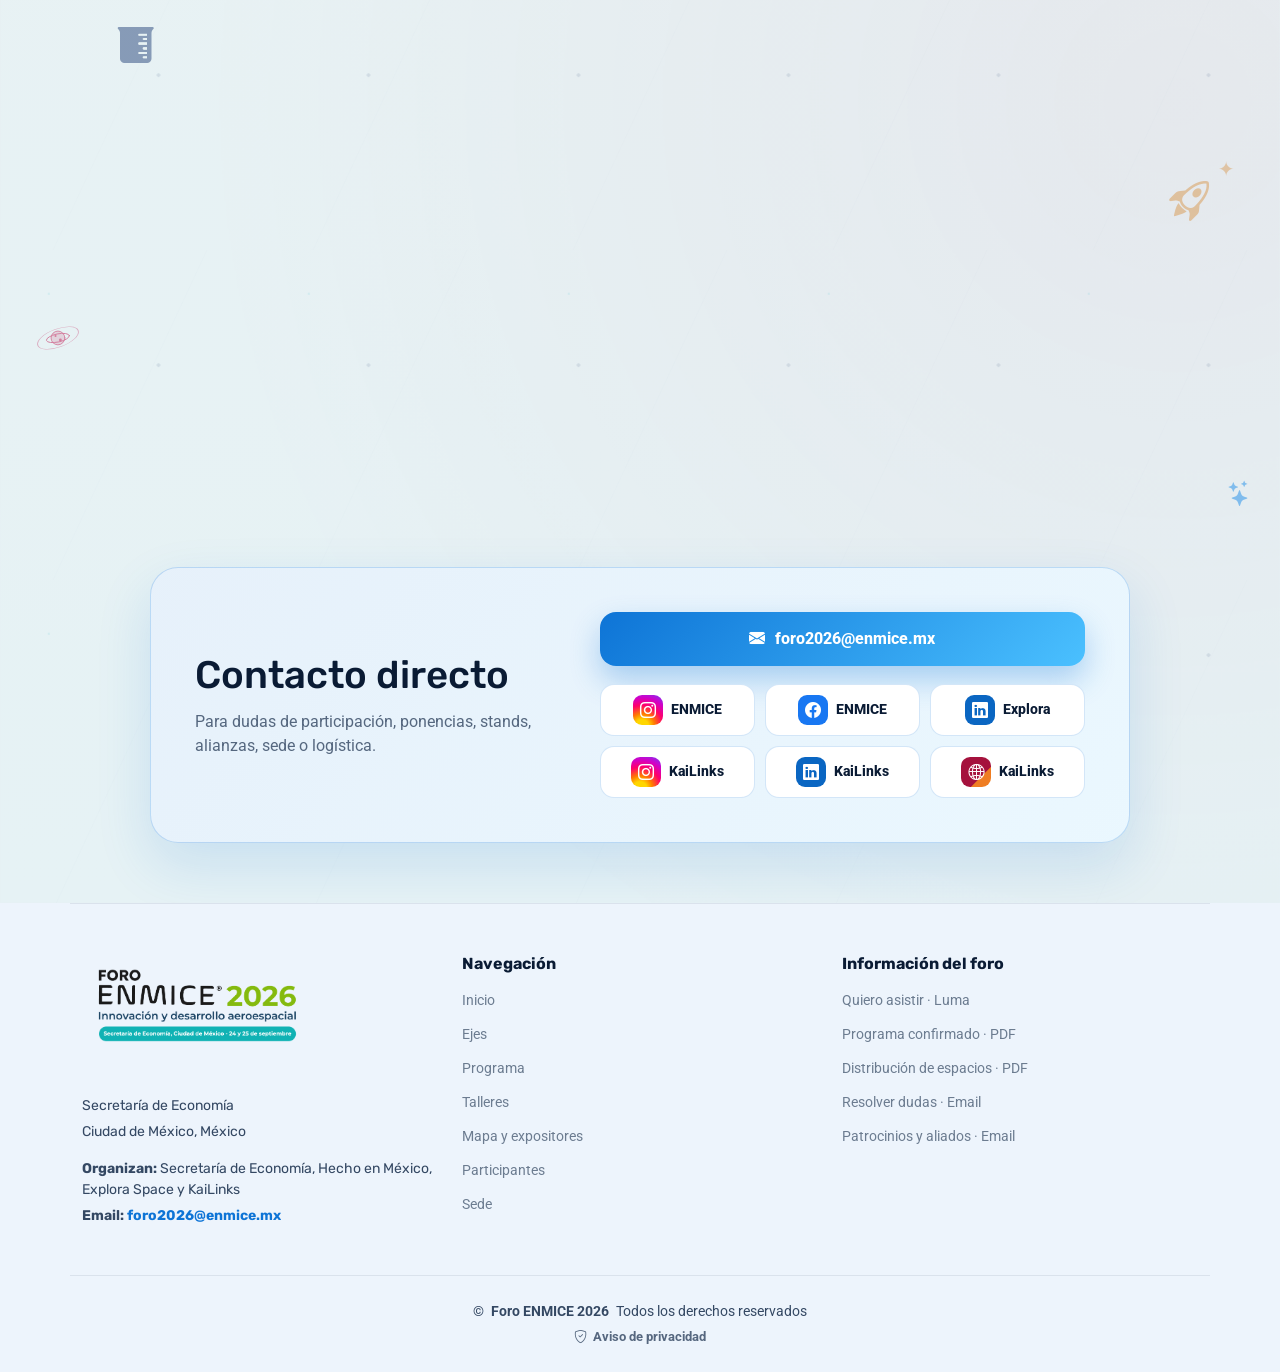
==== commit 971f314d: "Move networking banner below exhibitor directory" ====
--- a/index.html
+++ b/index.html
@@ -517,16 +517,6 @@
         <p>Ubica los espacios del foro y consulta los proyectos confirmados para cada pabellón. Planos actualizados el 18 de septiembre de 2026.</p>
       </div>
 
-      <div class="container" data-aos="fade-up" data-aos-delay="80">
-        <figure class="expo-networking-feature">
-          <img src="assets/img/events/foro2026/networking-b2b-matchmaking.webp" alt="Área de networking B2B y matchmaking del Foro ENMICE 2026, ubicada en el Centro de Negocios de la planta baja" width="1279" height="1600" loading="lazy" decoding="async">
-          <figcaption>
-            <i class="bi bi-calendar2-check" aria-hidden="true"></i>
-            <span>Reserva tu acceso en la bitácora de citas en la mesa de registro</span>
-          </figcaption>
-        </figure>
-      </div>
-
       <div class="container" data-aos="fade-up" data-aos-delay="100">
         <div class="expo-layout">
           <article class="expo-map-card">
@@ -623,6 +613,16 @@
           </article>
         </div>
       </div>
+
+      <div class="container" data-aos="fade-up" data-aos-delay="80">
+        <figure class="expo-networking-feature">
+          <img src="assets/img/events/foro2026/networking-b2b-matchmaking.webp" alt="Área de networking B2B y matchmaking del Foro ENMICE 2026, ubicada en el Centro de Negocios de la planta baja" width="1279" height="1600" loading="lazy" decoding="async">
+          <figcaption>
+            <i class="bi bi-calendar2-check" aria-hidden="true"></i>
+            <span>Reserva tu acceso en la bitácora de citas en la mesa de registro</span>
+          </figcaption>
+        </figure>
+      </div>
     </section><!-- /Exhibitors Section -->
 
     <!-- Speakers Section -->
--- a/assets/css/main.css
+++ b/assets/css/main.css
@@ -9262,7 +9262,7 @@
 
 .expo-networking-feature {
   width: min(100%, 860px);
-  margin: 0 auto clamp(34px, 5vw, 56px);
+  margin: clamp(34px, 5vw, 56px) auto 0;
   padding: clamp(10px, 1.5vw, 15px);
   border: 1px solid color-mix(in srgb, var(--accent-color), transparent 74%);
   border-radius: 30px;
@@ -9287,7 +9287,7 @@
   border-radius: 18px;
   color: var(--heading-color);
   background: color-mix(in srgb, var(--accent-color), transparent 92%);
-  font-size: clamp(1rem, 2.1vw, 1.35rem);
+  font-size: clamp(1.3rem, 2.5vw, 1.75rem);
   font-weight: 800;
   line-height: 1.35;
   text-align: center;
@@ -9638,7 +9638,7 @@
     margin-top: 8px;
     padding: 13px 12px;
     border-radius: 14px;
-    font-size: 0.92rem;
+    font-size: 1.18rem;
     text-align: left;
   }
 
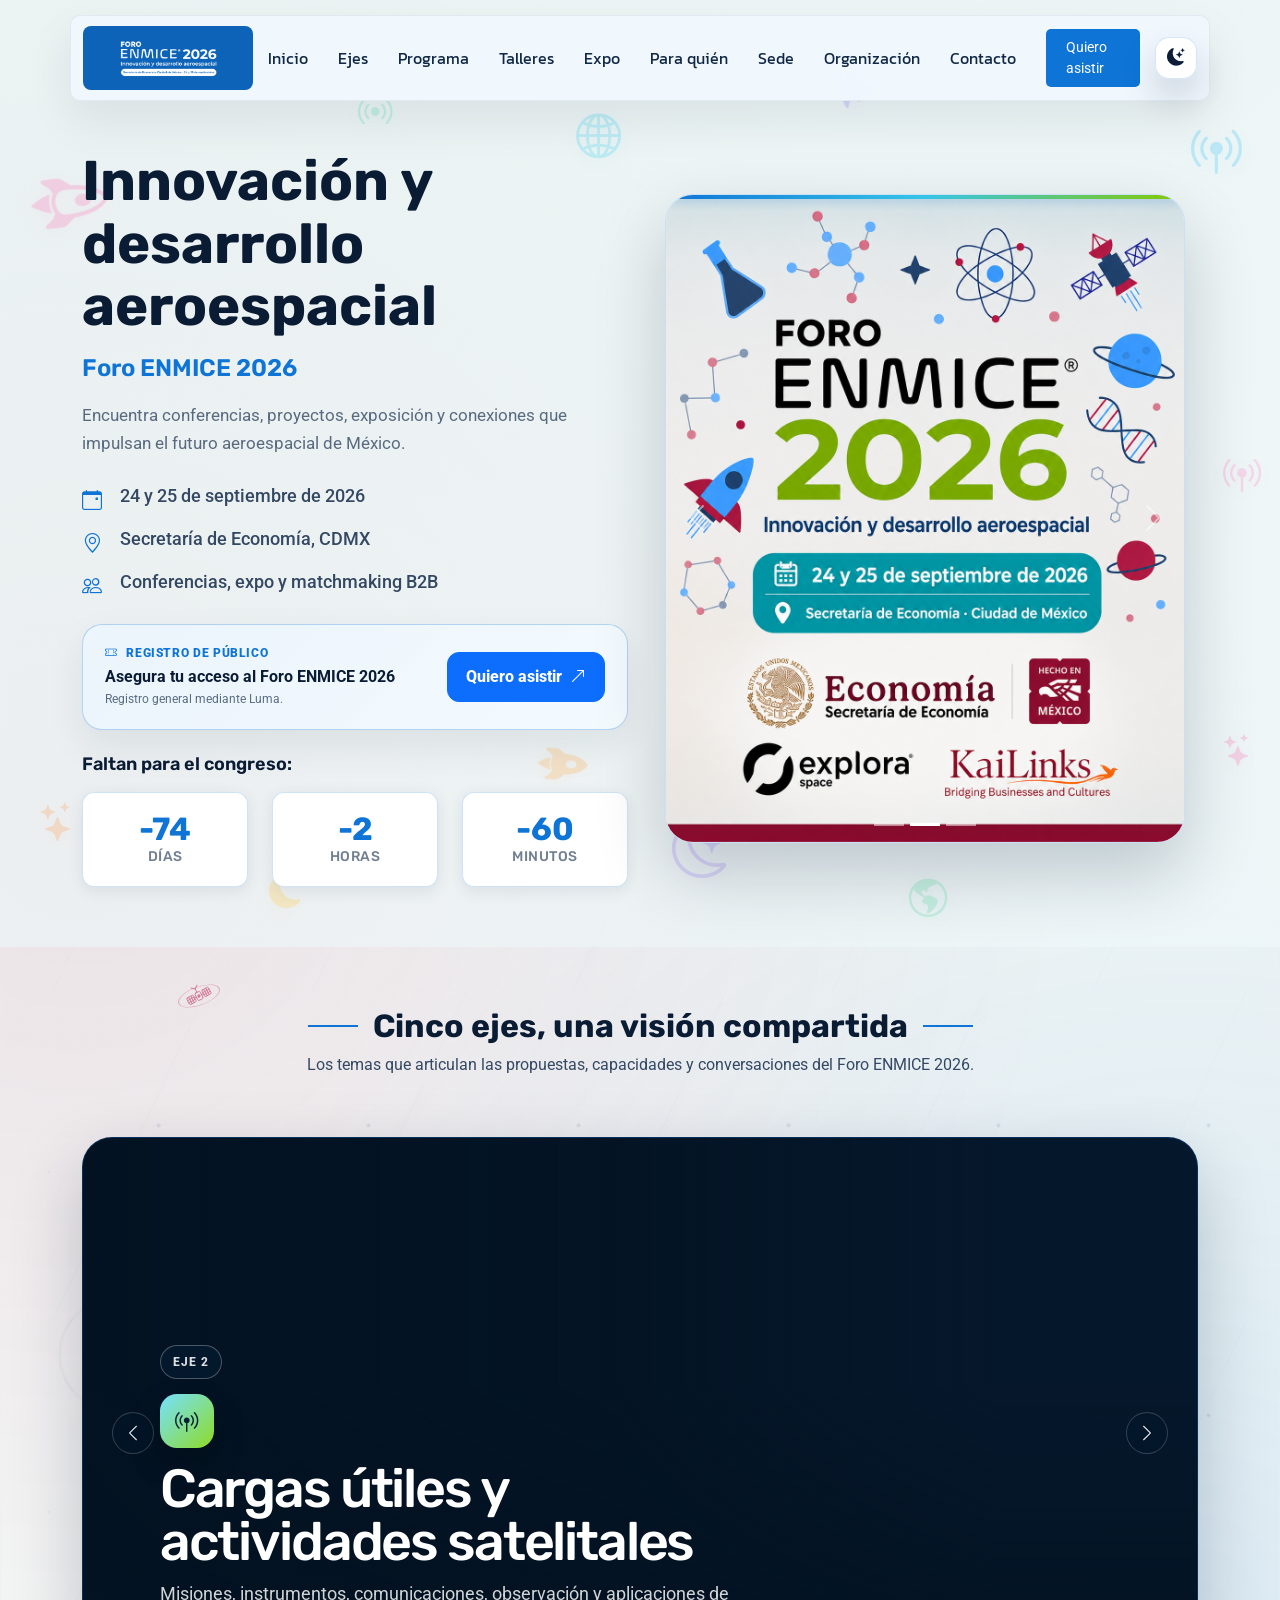
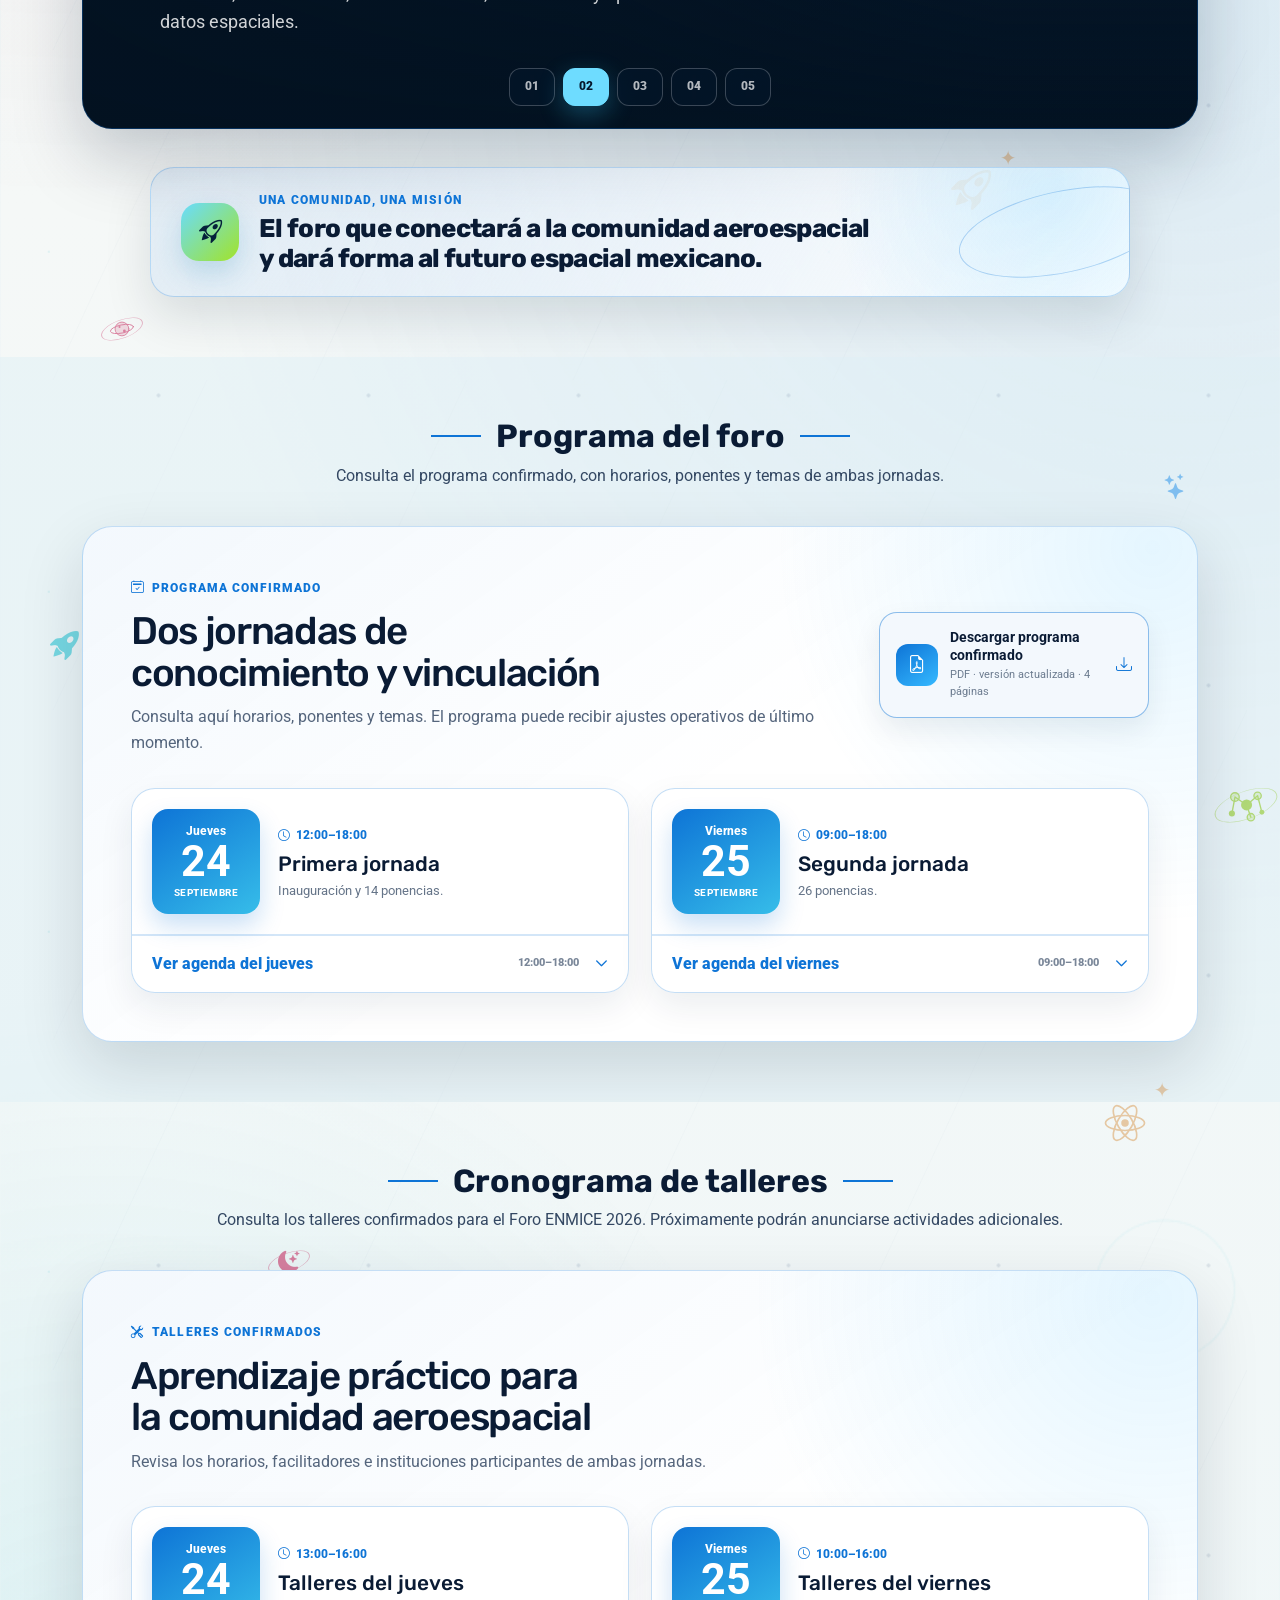
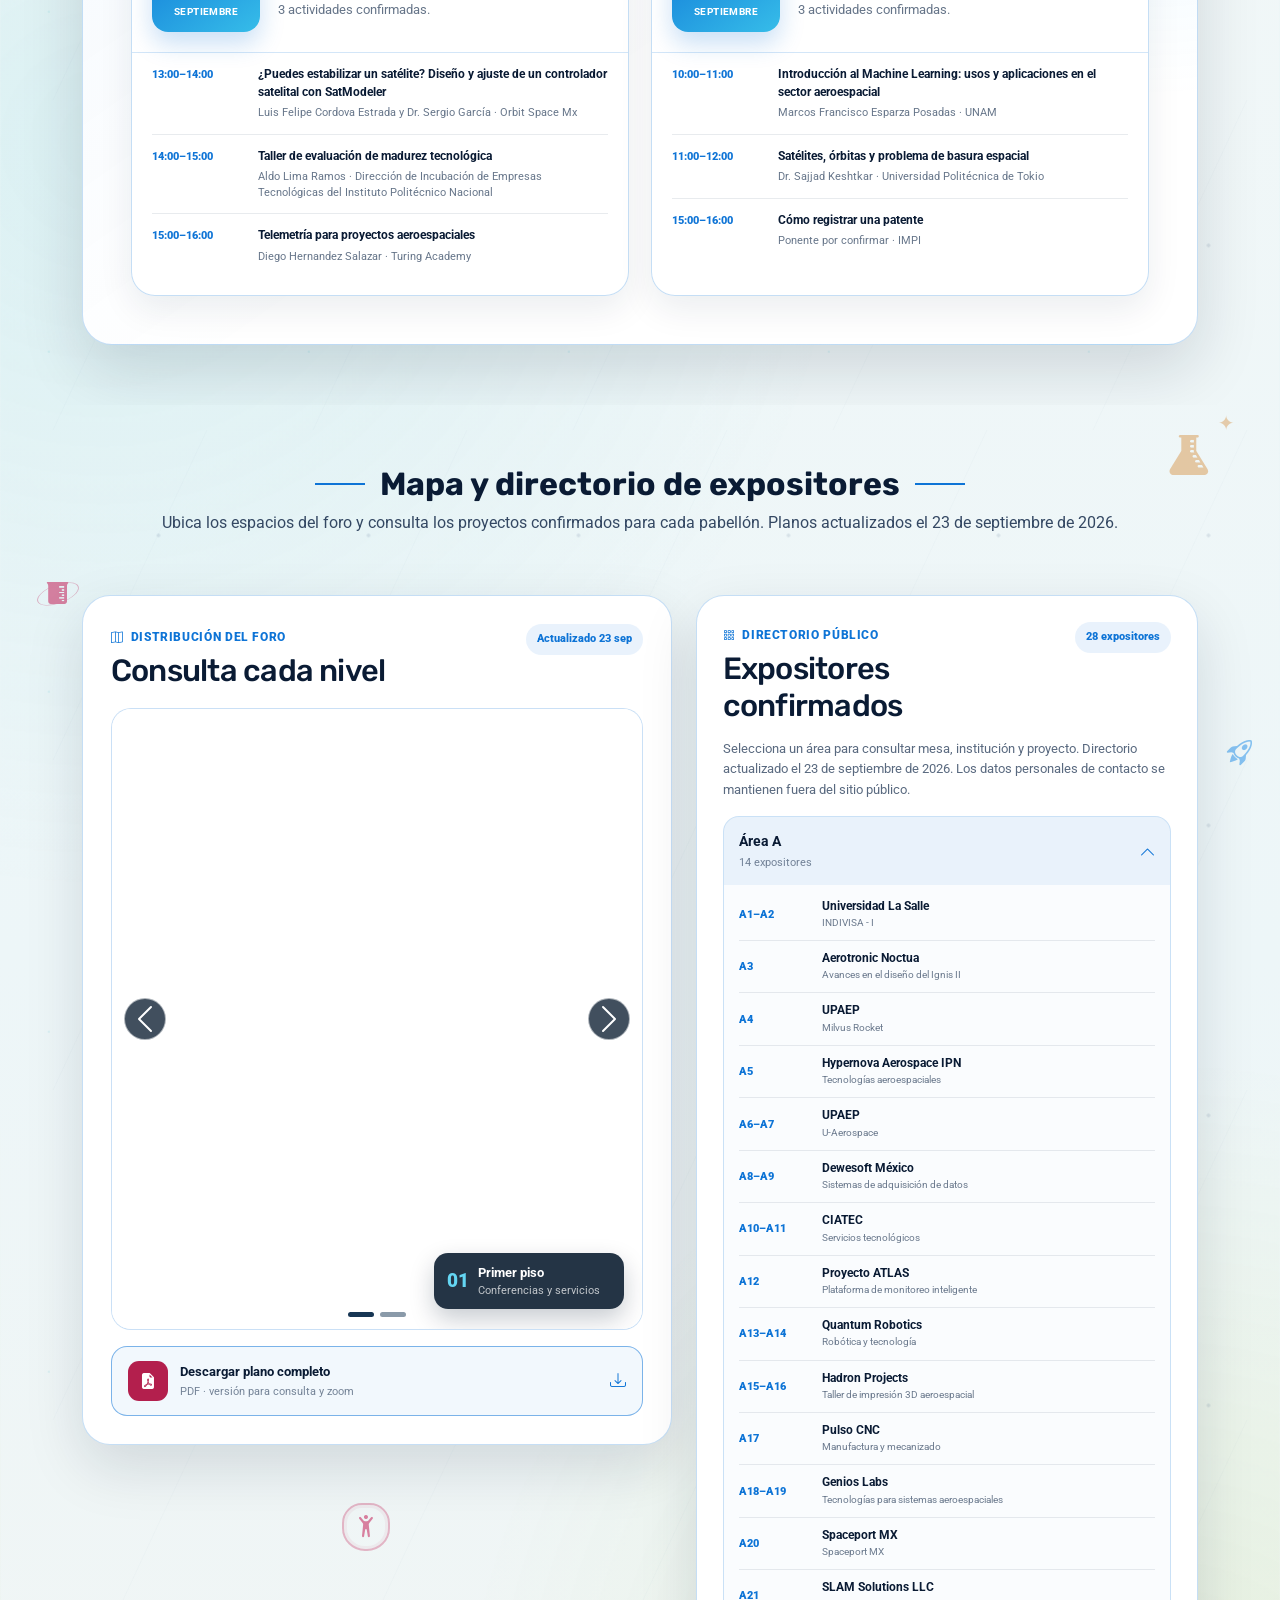
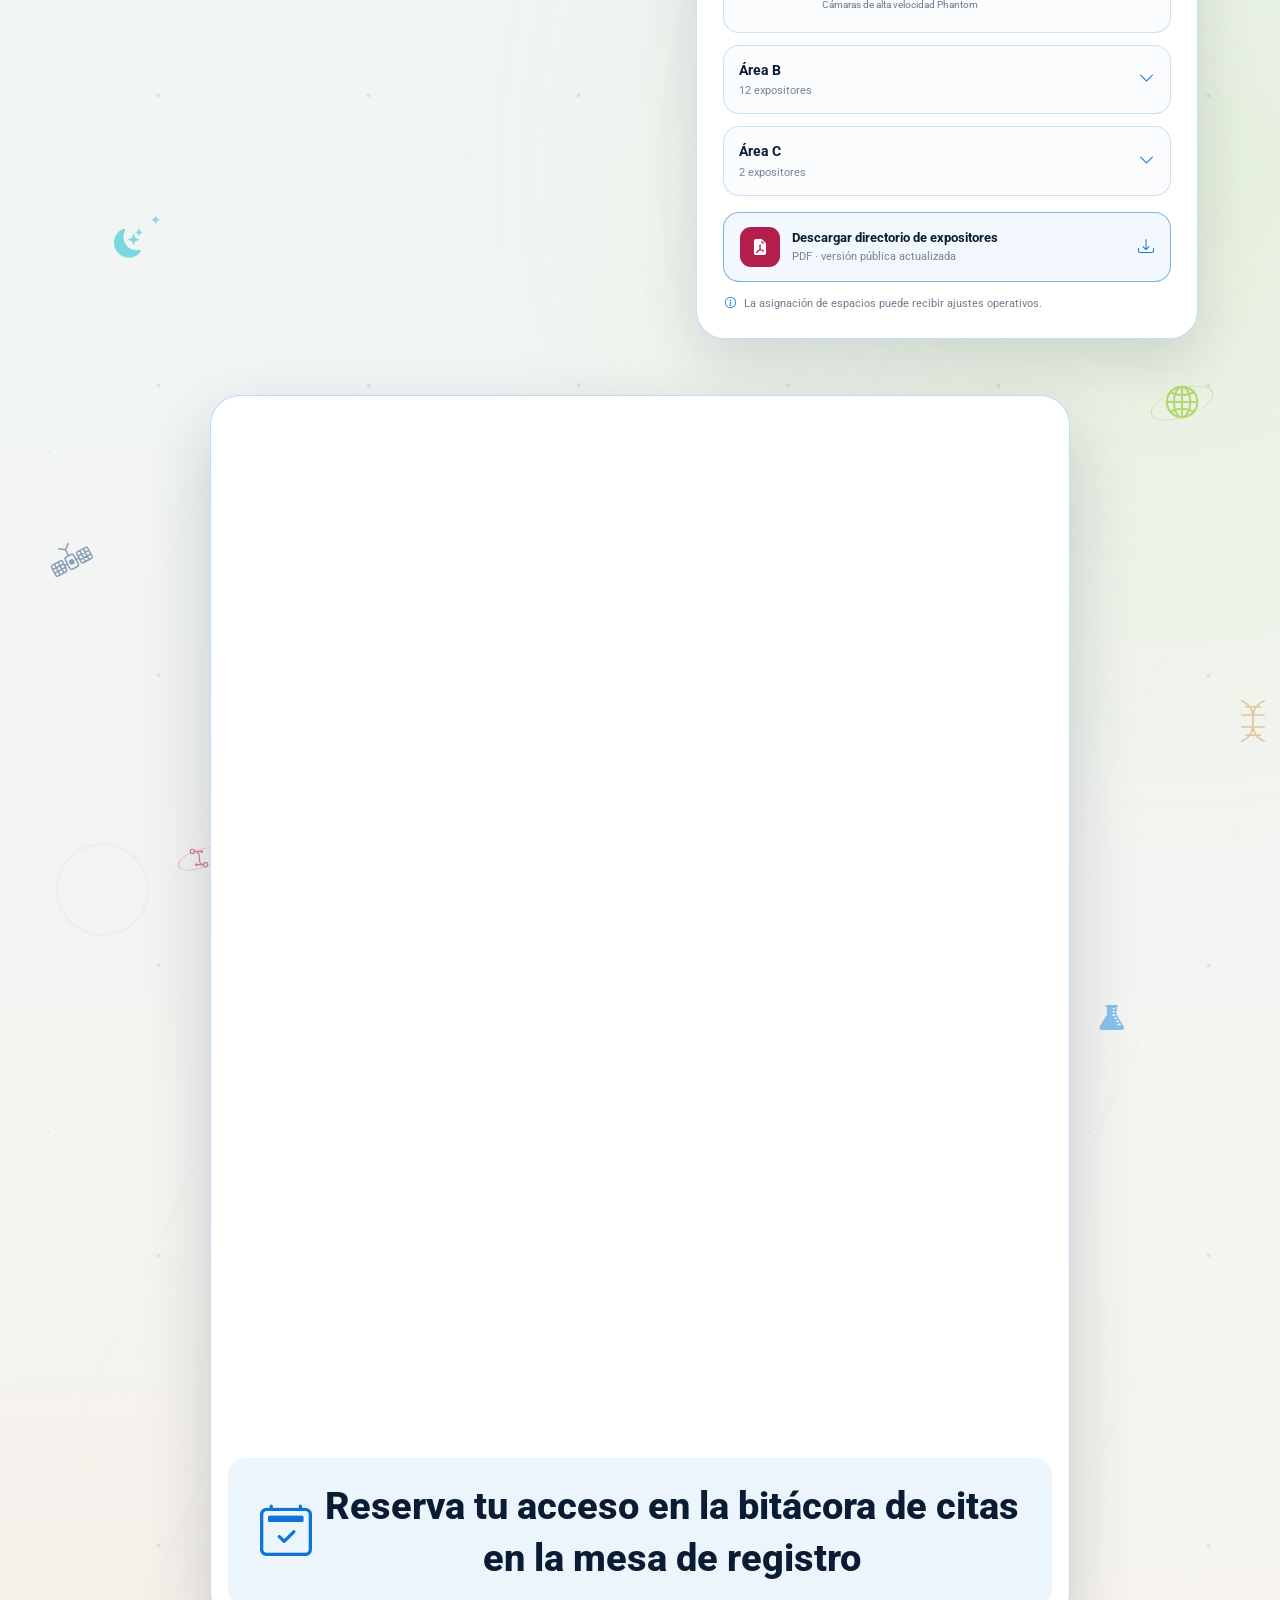
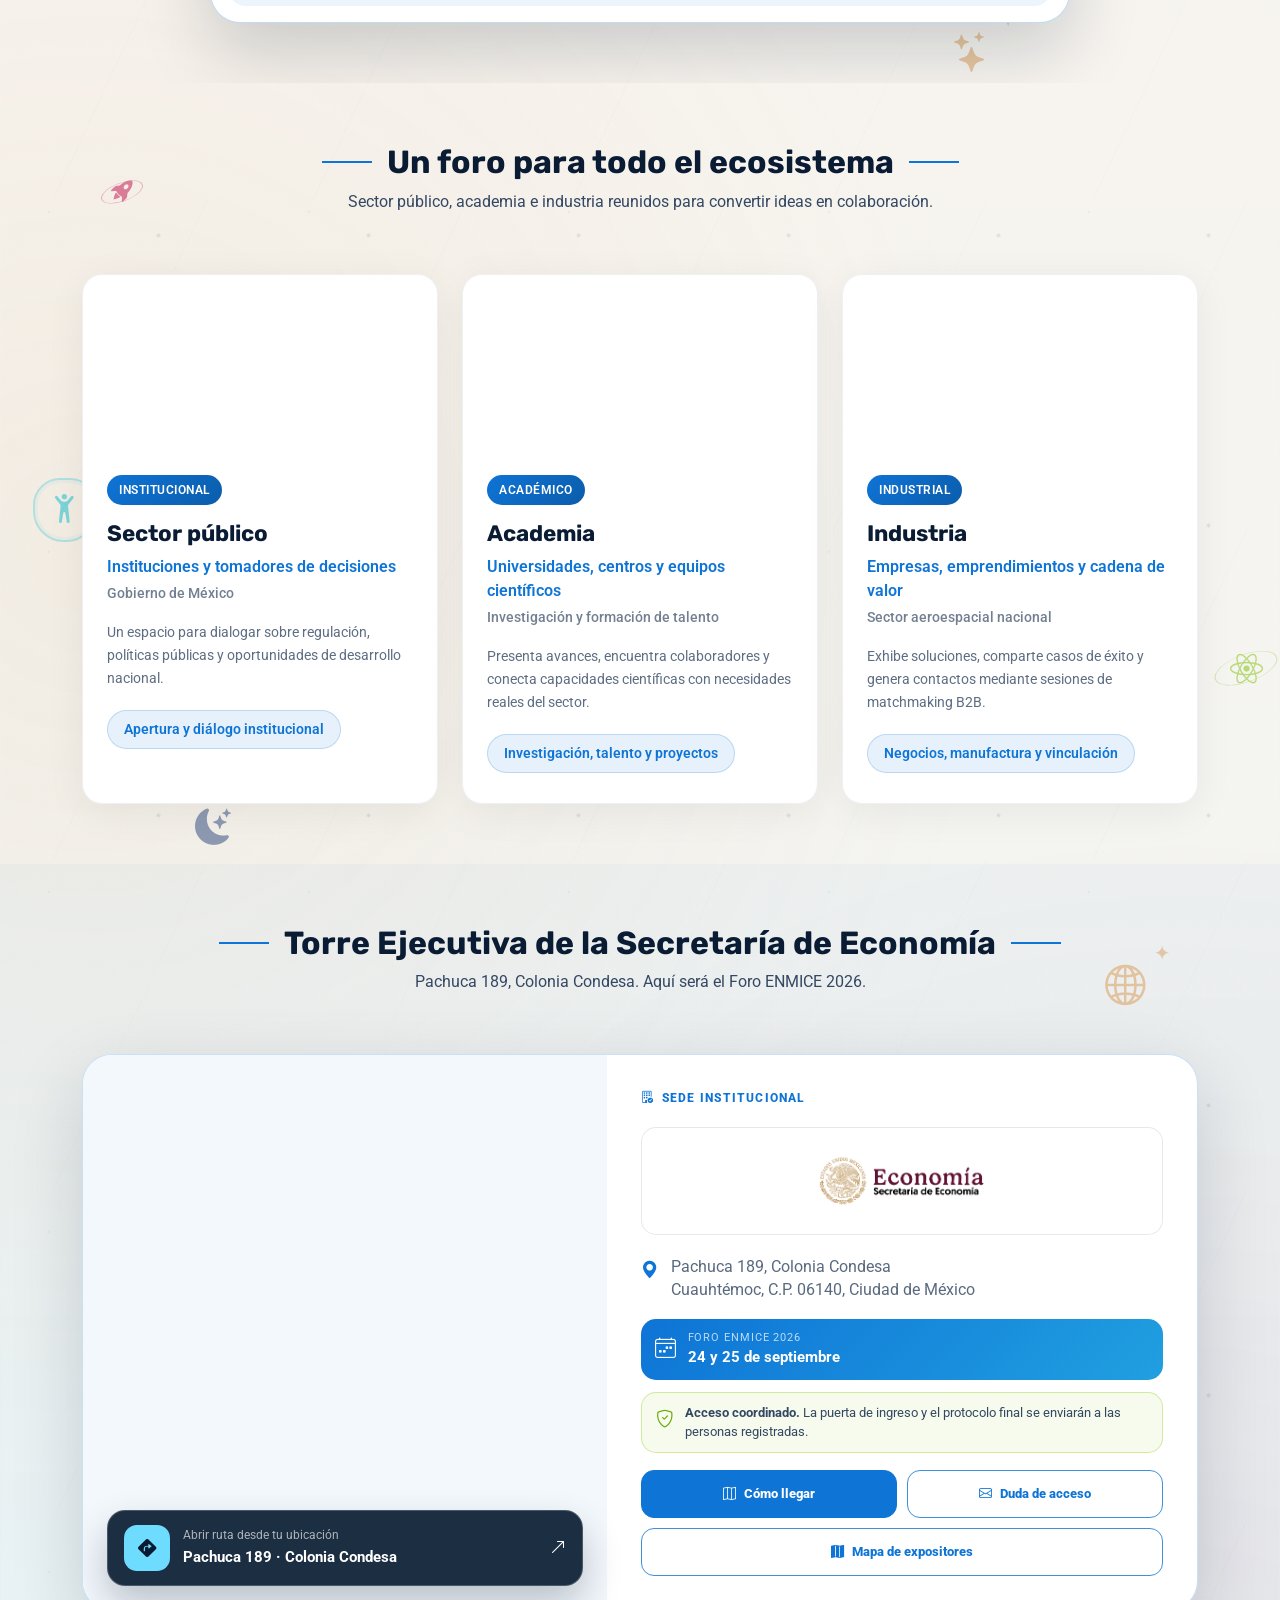
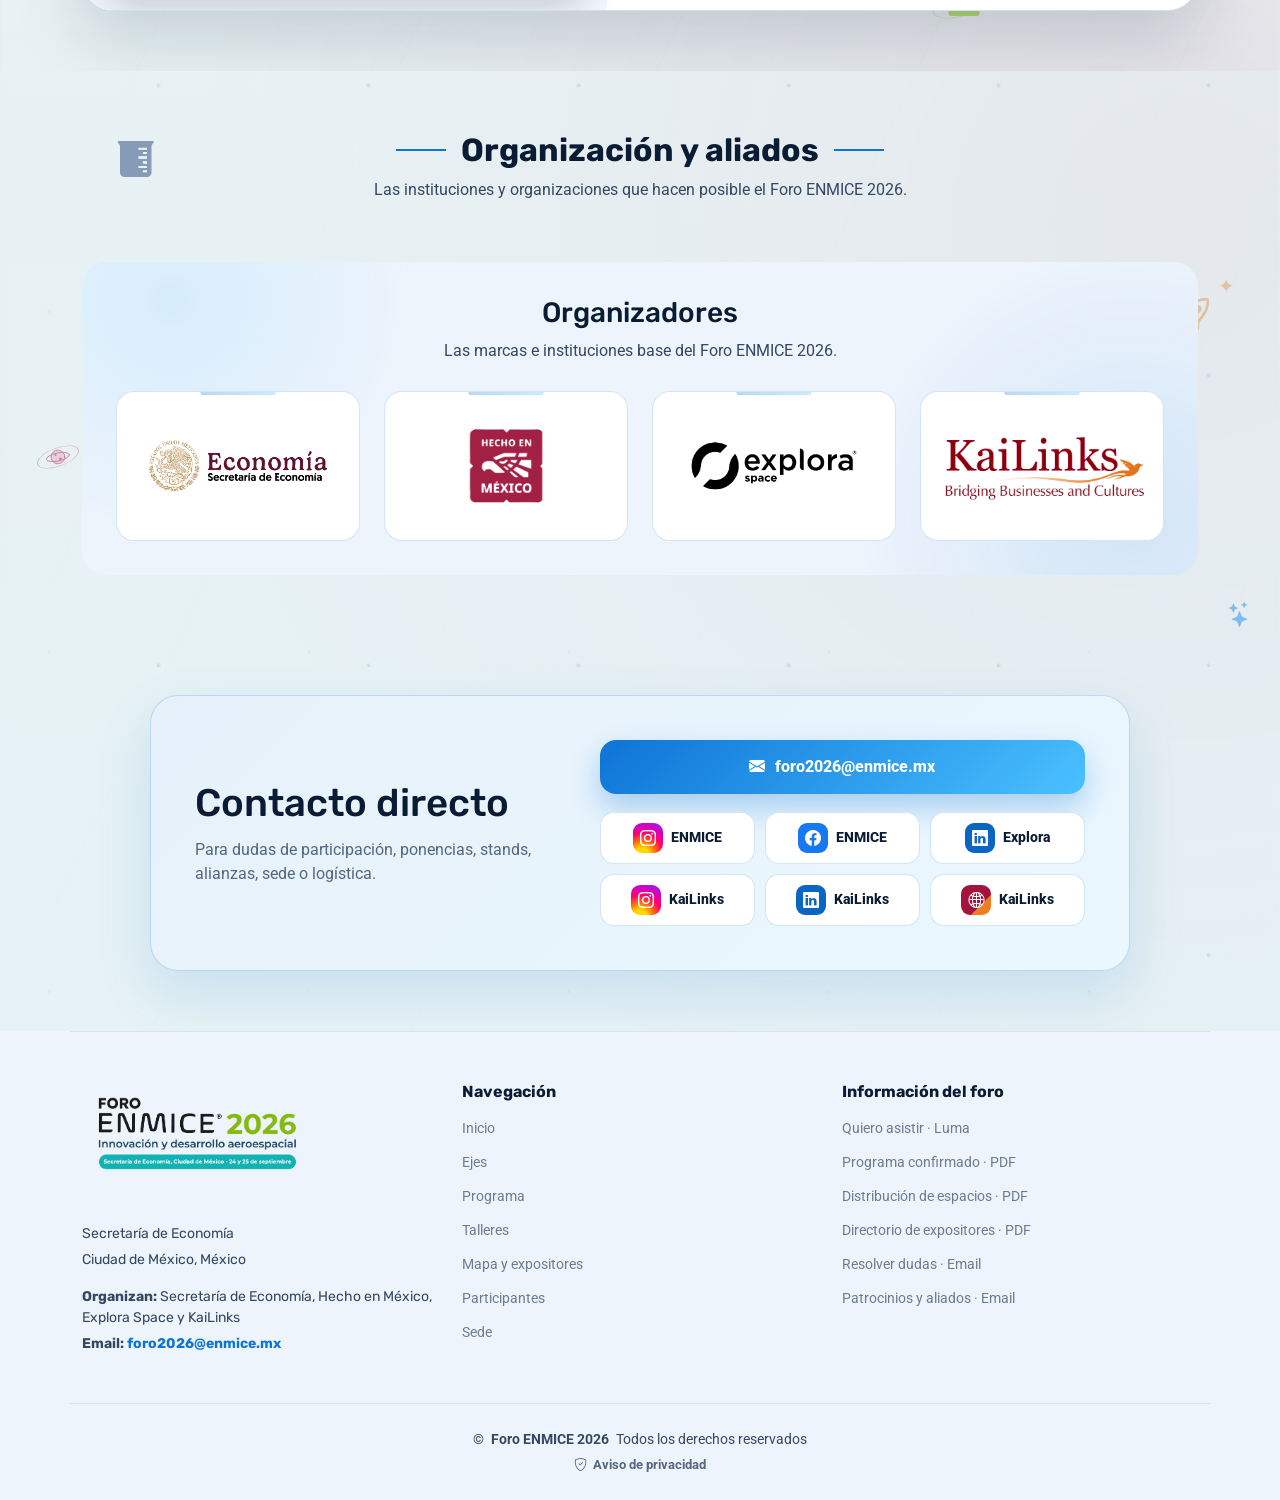
==== commit a0308003: "Update exhibitor maps and public directory" ====
--- a/index.html
+++ b/index.html
@@ -514,7 +514,7 @@
     <section id="exhibitors" class="exhibitors section light-background">
       <div class="container section-title" data-aos="fade-up">
         <h2>Mapa y directorio de expositores</h2>
-        <p>Ubica los espacios del foro y consulta los proyectos confirmados para cada pabellón. Planos actualizados el 18 de septiembre de 2026.</p>
+        <p>Ubica los espacios del foro y consulta los proyectos confirmados para cada pabellón. Planos actualizados el 23 de septiembre de 2026.</p>
       </div>
 
       <div class="container" data-aos="fade-up" data-aos-delay="100">
@@ -525,7 +525,7 @@
                 <span class="expo-kicker"><i class="bi bi-map"></i> Distribución del foro</span>
                 <h3>Consulta cada nivel</h3>
               </div>
-              <span class="expo-status">Actualizado 18 sep</span>
+              <span class="expo-status">Actualizado 23 sep</span>
             </div>
 
             <div id="expoMapCarousel" class="carousel slide expo-map-carousel" data-bs-interval="false" aria-label="Planos de distribución del Foro ENMICE 2026">
@@ -535,11 +535,11 @@
               </div>
               <div class="carousel-inner">
                 <div class="carousel-item active">
-                  <img src="assets/img/events/foro2026/plano-primer-piso.webp" class="d-block w-100" alt="Plano actualizado del primer piso con sala de conferencias, servicios y rutas de circulación" width="1435" height="1091" loading="lazy" decoding="async">
+                  <img src="assets/img/events/foro2026/plano-primer-piso.webp?v=20260923" class="d-block w-100" alt="Plano actualizado del primer piso con sala de conferencias, servicios y rutas de circulación" width="1407" height="1989" loading="lazy" decoding="async">
                   <div class="expo-map-label"><span>01</span><strong>Primer piso</strong><small>Conferencias y servicios</small></div>
                 </div>
                 <div class="carousel-item">
-                  <img src="assets/img/events/foro2026/plano-planta-baja.webp" class="d-block w-100" alt="Plano actualizado de planta baja con pabellones de expositores, centro de negocios y foro abierto" width="1435" height="1332" loading="lazy" decoding="async">
+                  <img src="assets/img/events/foro2026/plano-planta-baja.webp?v=20260923" class="d-block w-100" alt="Plano actualizado de planta baja con pabellones de expositores, centro de negocios, mesa C2 y foro abierto" width="1407" height="1989" loading="lazy" decoding="async">
                   <div class="expo-map-label"><span>02</span><strong>Planta baja</strong><small>Pabellones A, B y C</small></div>
                 </div>
               </div>
@@ -547,7 +547,7 @@
               <button class="carousel-control-next" type="button" data-bs-target="#expoMapCarousel" data-bs-slide="next" aria-label="Mapa siguiente"><span class="carousel-control-next-icon" aria-hidden="true"></span></button>
             </div>
 
-            <a class="expo-download" href="assets/docs/distribucion-de-espacios-foro-enmice-2026.pdf" target="_blank" rel="noopener noreferrer">
+            <a class="expo-download" href="assets/docs/distribucion-de-espacios-foro-enmice-2026.pdf?v=20260923" target="_blank" rel="noopener noreferrer">
               <i class="bi bi-file-earmark-pdf-fill"></i>
               <span><strong>Descargar plano completo</strong><small>PDF · versión para consulta y zoom</small></span>
               <i class="bi bi-download"></i>
@@ -560,9 +560,9 @@
                 <span class="expo-kicker"><i class="bi bi-grid-3x3-gap"></i> Directorio público</span>
                 <h3>Expositores confirmados</h3>
               </div>
-              <span class="expo-status">27 expositores</span>
-            </div>
-            <p class="expo-directory-intro">Selecciona un área para consultar mesa, institución y proyecto. Directorio actualizado el 18 de septiembre de 2026. Los datos personales de contacto se mantienen fuera del sitio público.</p>
+              <span class="expo-status">28 expositores</span>
+            </div>
+            <p class="expo-directory-intro">Selecciona un área para consultar mesa, institución y proyecto. Directorio actualizado el 23 de septiembre de 2026. Los datos personales de contacto se mantienen fuera del sitio público.</p>
 
             <details class="expo-area" open>
               <summary><span><strong>Área A</strong><small>14 expositores</small></span><i class="bi bi-chevron-down"></i></summary>
@@ -603,11 +603,18 @@
             </details>
 
             <details class="expo-area">
-              <summary><span><strong>Área C</strong><small>1 expositor</small></span><i class="bi bi-chevron-down"></i></summary>
+              <summary><span><strong>Área C</strong><small>2 expositores</small></span><i class="bi bi-chevron-down"></i></summary>
               <div class="exhibitor-list">
                 <div class="exhibitor-item"><span>C1</span><div><strong>KaiLinks</strong><small>KaiLinks</small></div></div>
+                <div class="exhibitor-item"><span>C2</span><div><strong>FAMEX</strong><small>FAMEX</small></div></div>
               </div>
             </details>
+
+            <a class="expo-download" href="assets/docs/directorio-publico-expositores-foro-enmice-2026.pdf?v=20260923" target="_blank" rel="noopener noreferrer">
+              <i class="bi bi-file-earmark-pdf-fill"></i>
+              <span><strong>Descargar directorio de expositores</strong><small>PDF · versión pública actualizada</small></span>
+              <i class="bi bi-download"></i>
+            </a>
 
             <p class="expo-note"><i class="bi bi-info-circle"></i> La asignación de espacios puede recibir ajustes operativos.</p>
           </article>
@@ -880,7 +887,8 @@
           <ul>
             <li><a href="https://luma.com/0yqjs3uo" data-external-link="registration">Quiero asistir · Luma</a></li>
             <li><a href="assets/docs/programa-confirmado-foro-enmice-2026.pdf?v=20260916-4" target="_blank" rel="noopener noreferrer">Programa confirmado · PDF</a></li>
-            <li><a href="assets/docs/distribucion-de-espacios-foro-enmice-2026.pdf" target="_blank" rel="noopener noreferrer">Distribución de espacios · PDF</a></li>
+            <li><a href="assets/docs/distribucion-de-espacios-foro-enmice-2026.pdf?v=20260923" target="_blank" rel="noopener noreferrer">Distribución de espacios · PDF</a></li>
+            <li><a href="assets/docs/directorio-publico-expositores-foro-enmice-2026.pdf?v=20260923" target="_blank" rel="noopener noreferrer">Directorio de expositores · PDF</a></li>
             <li><a href="mailto:foro2026@enmice.mx?subject=Consulta%20sobre%20el%20Foro%20ENMICE%202026">Resolver dudas · Email</a></li>
             <li><a href="mailto:foro2026@enmice.mx?subject=Patrocinios%20y%20alianzas%20Foro%20ENMICE%202026">Patrocinios y aliados · Email</a></li>
           </ul>
--- a/assets/css/main.css
+++ b/assets/css/main.css
@@ -9283,11 +9283,11 @@
   justify-content: center;
   gap: 12px;
   margin: 12px 2px 1px;
-  padding: 15px clamp(16px, 3vw, 28px);
+  padding: 22px clamp(18px, 3vw, 32px);
   border-radius: 18px;
   color: var(--heading-color);
   background: color-mix(in srgb, var(--accent-color), transparent 92%);
-  font-size: clamp(1.3rem, 2.5vw, 1.75rem);
+  font-size: clamp(1.75rem, 3.2vw, 2.4rem);
   font-weight: 800;
   line-height: 1.35;
   text-align: center;
@@ -9636,9 +9636,9 @@
   .expo-networking-feature figcaption {
     align-items: flex-start;
     margin-top: 8px;
-    padding: 13px 12px;
+    padding: 18px 14px;
     border-radius: 14px;
-    font-size: 1.18rem;
+    font-size: 1.5rem;
     text-align: left;
   }
 
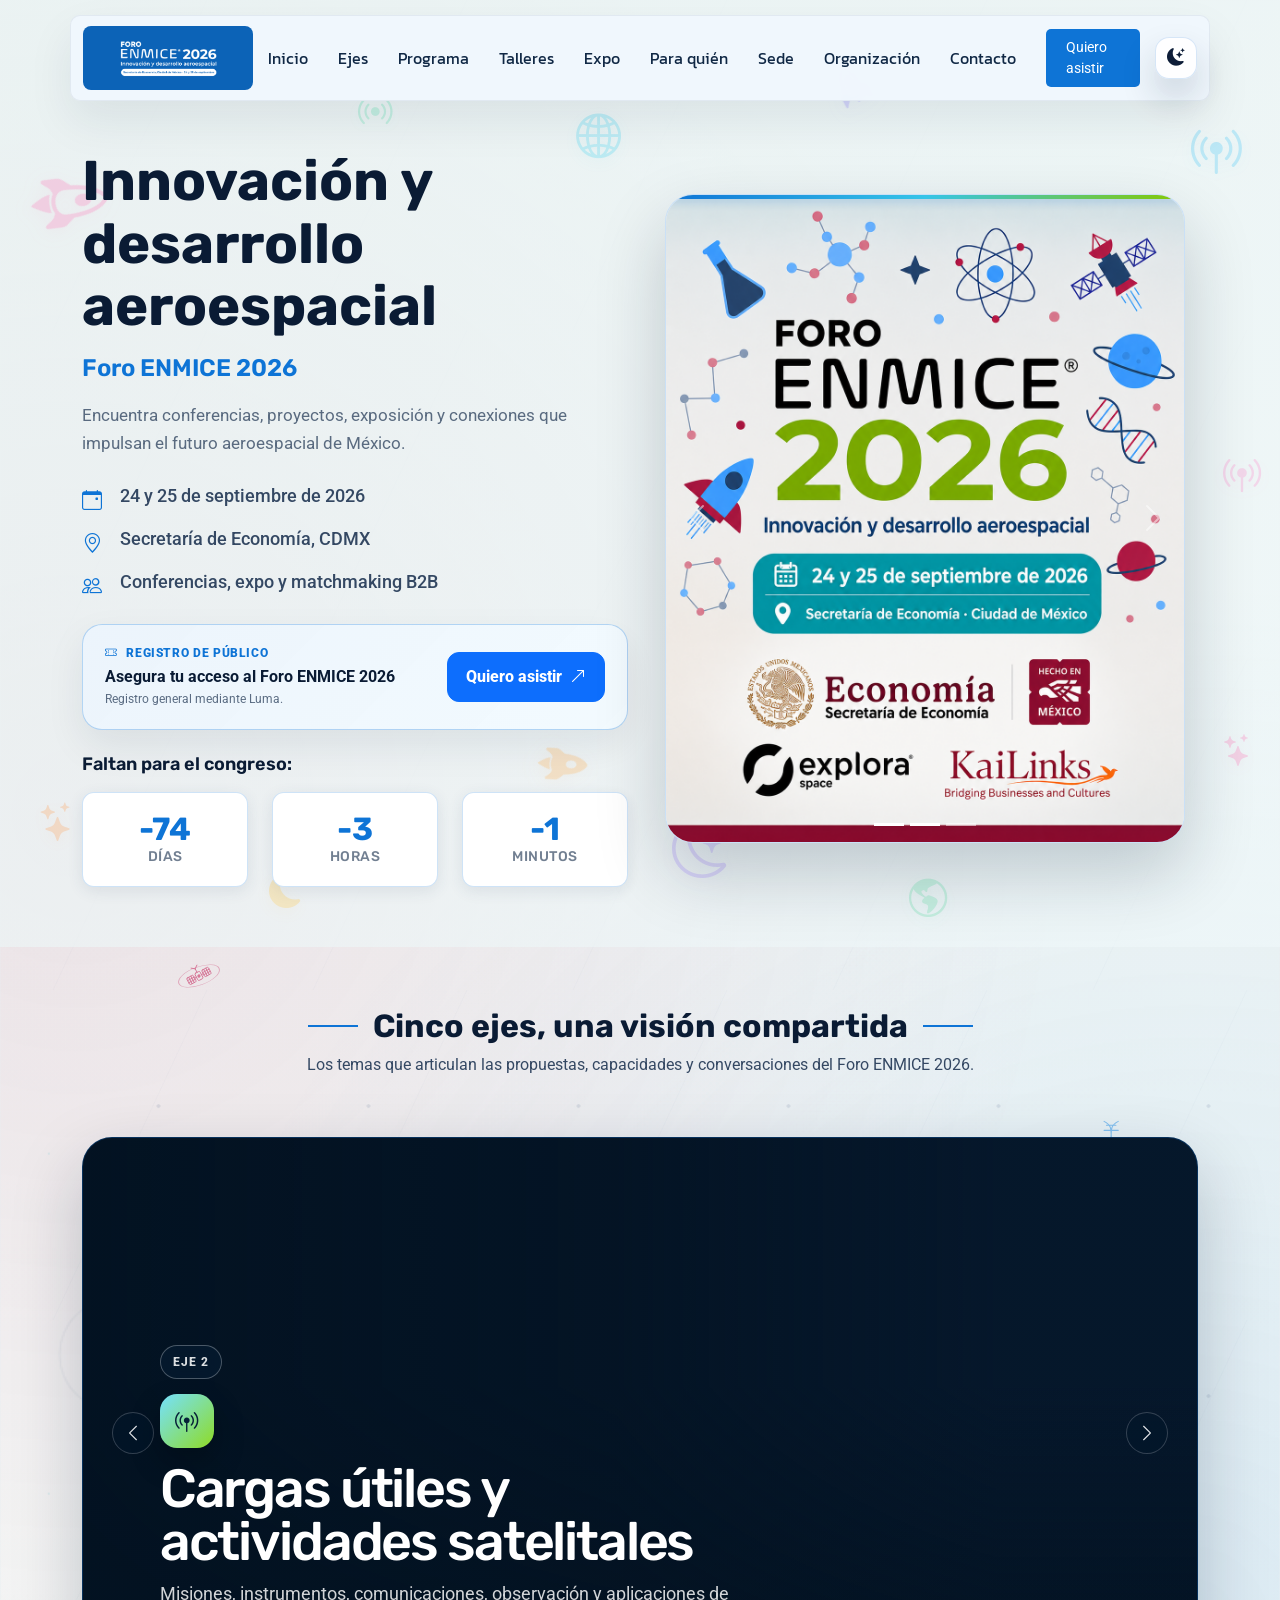
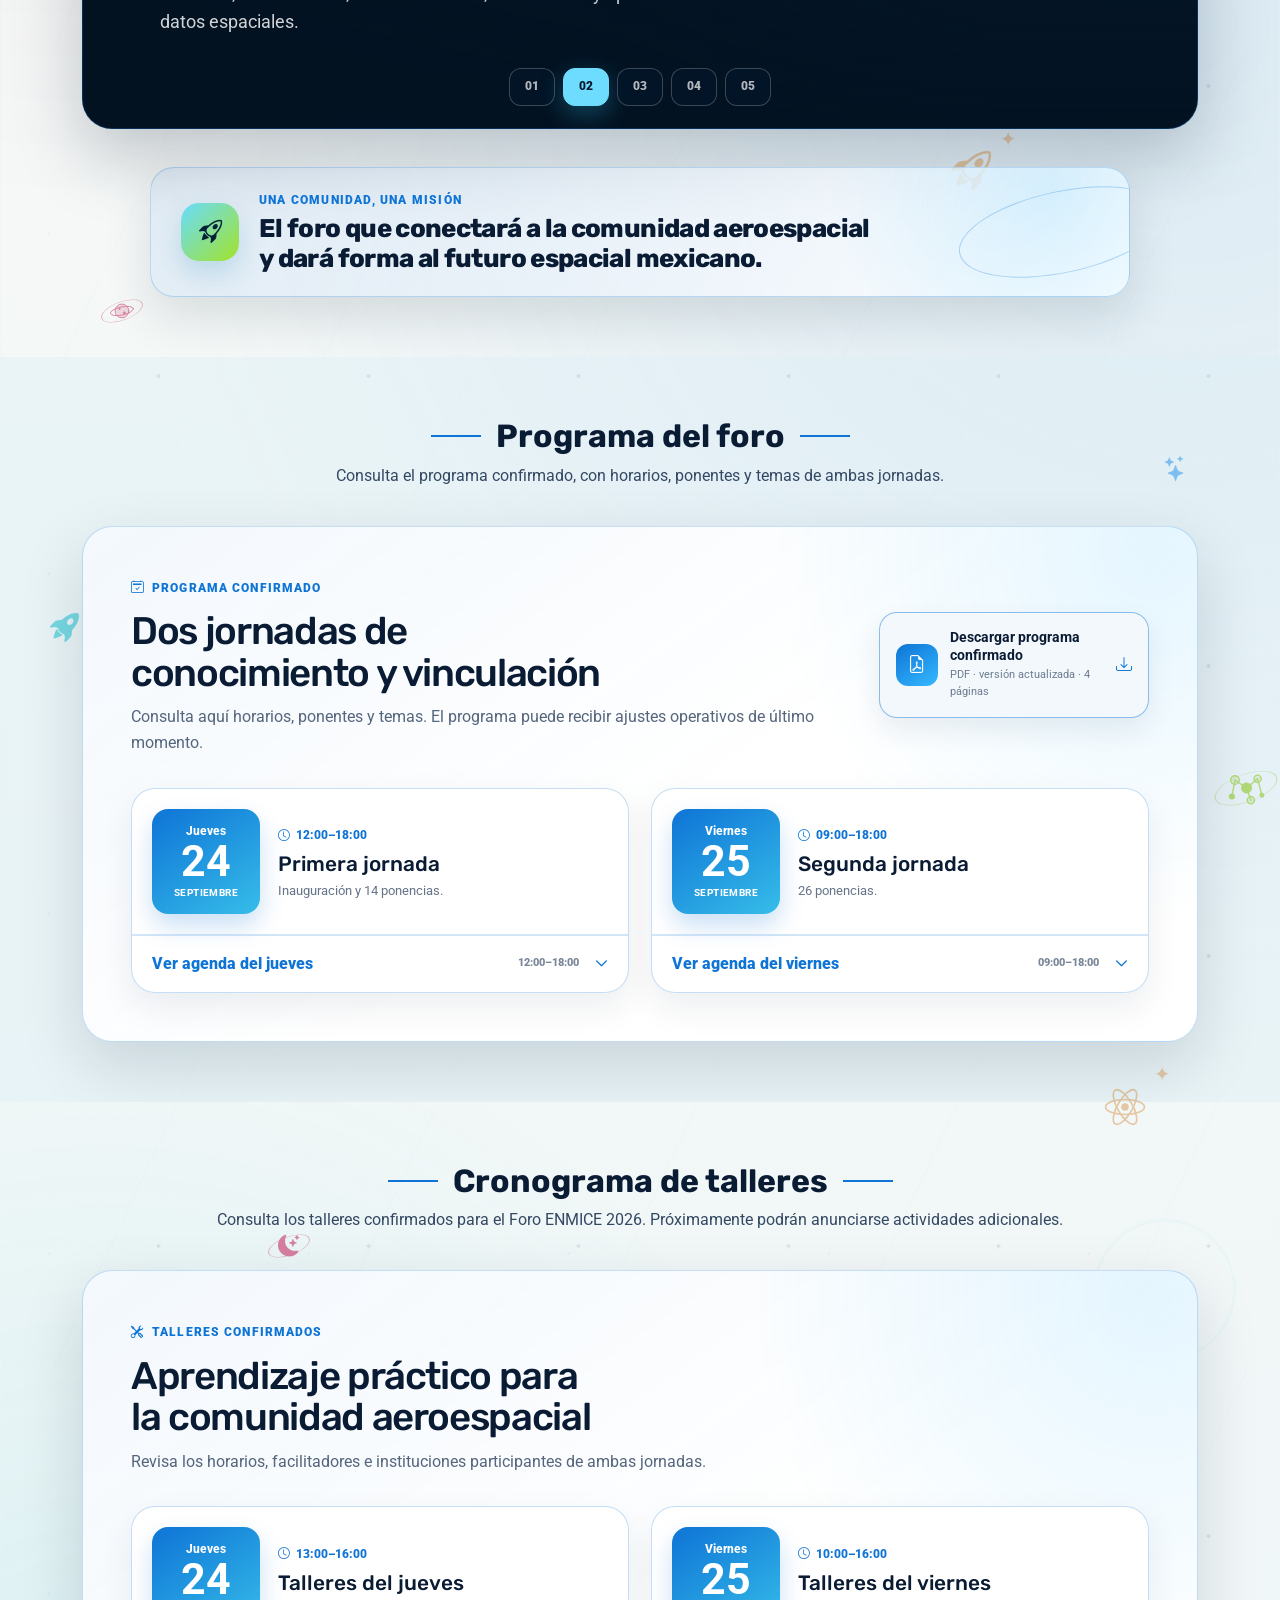
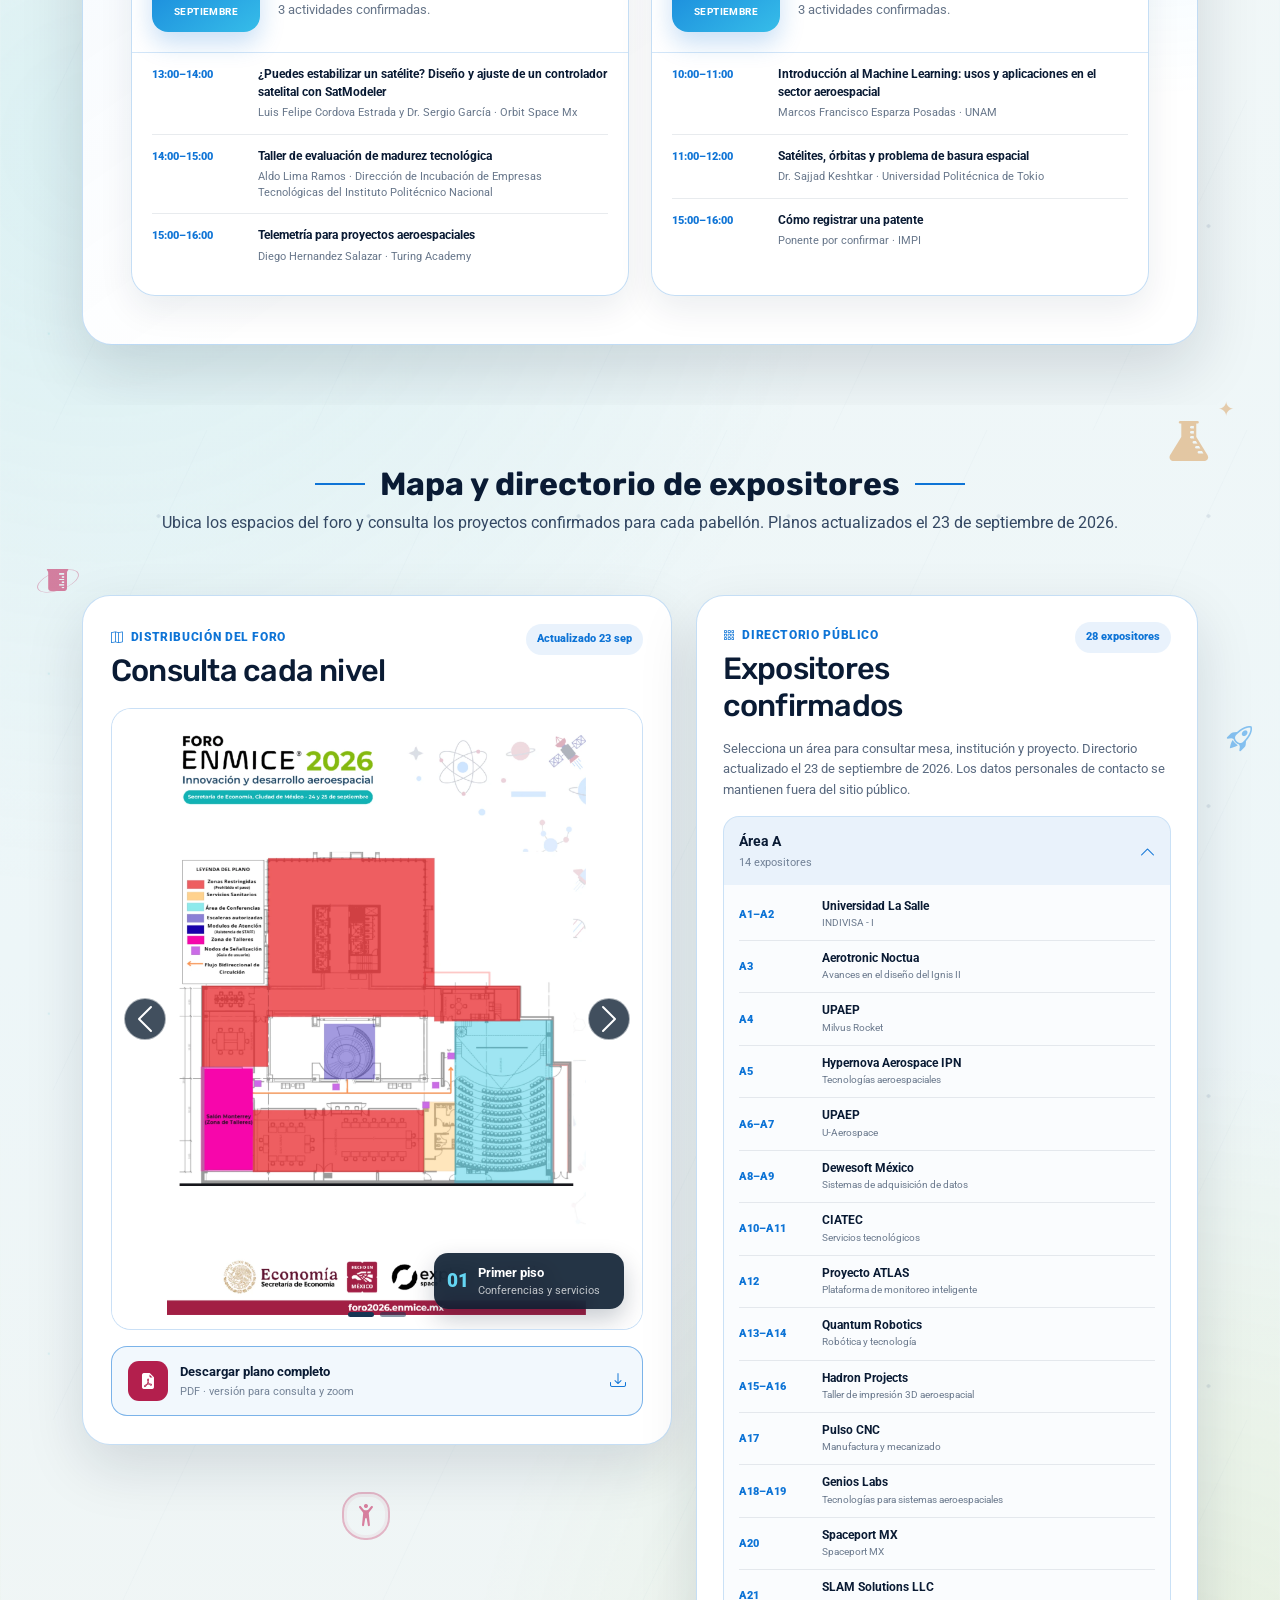
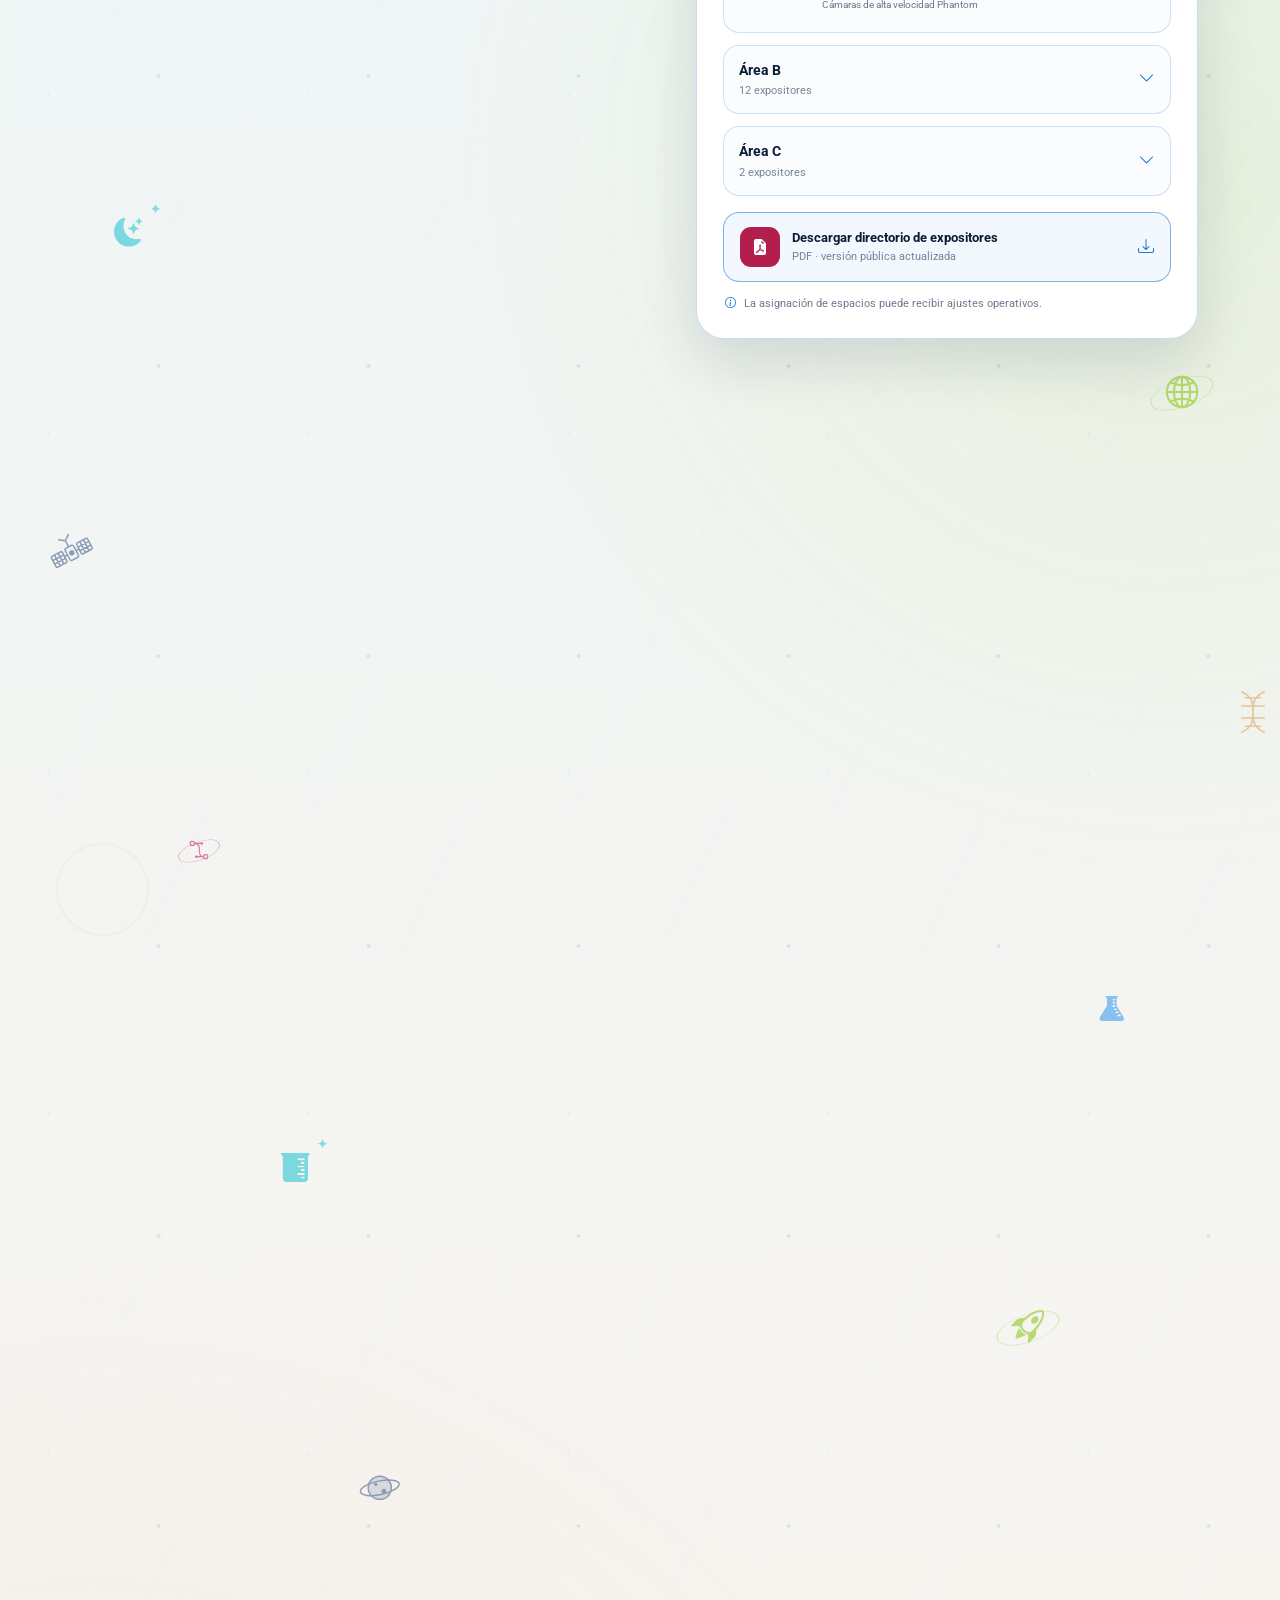
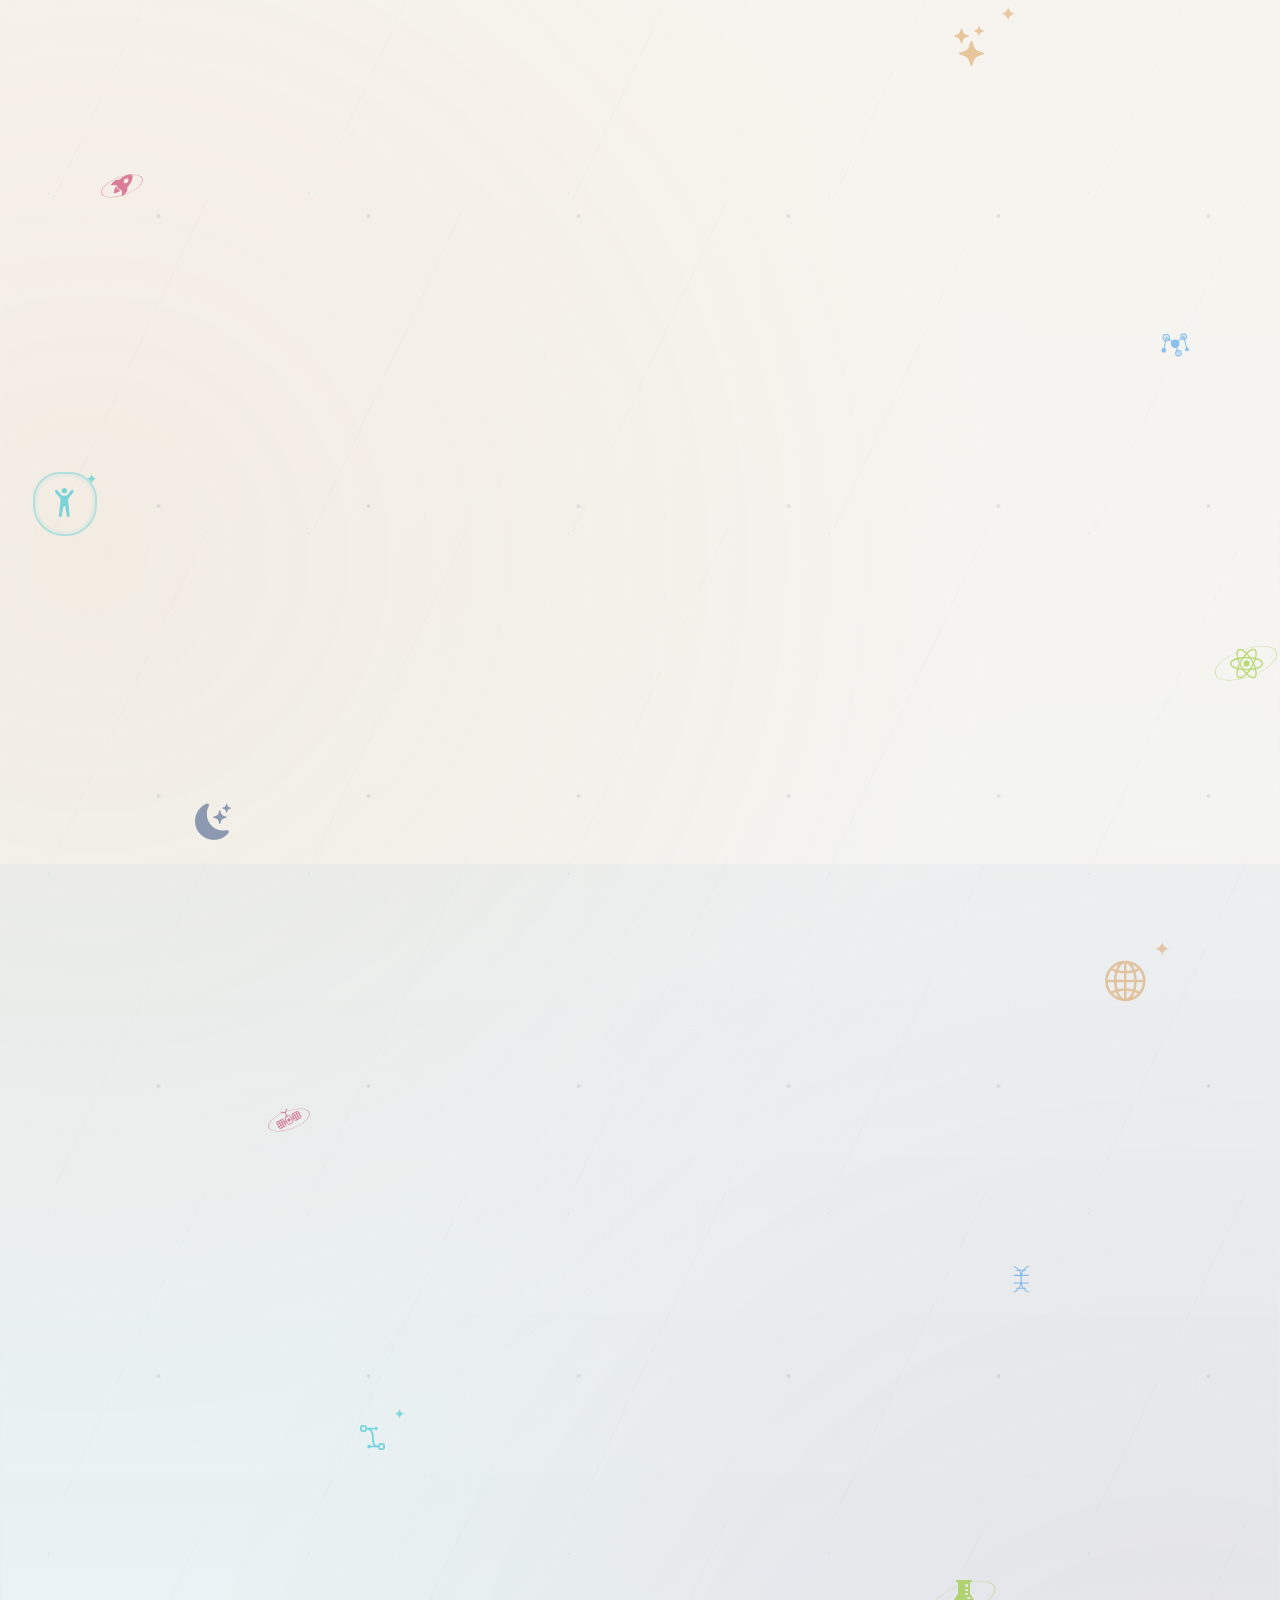
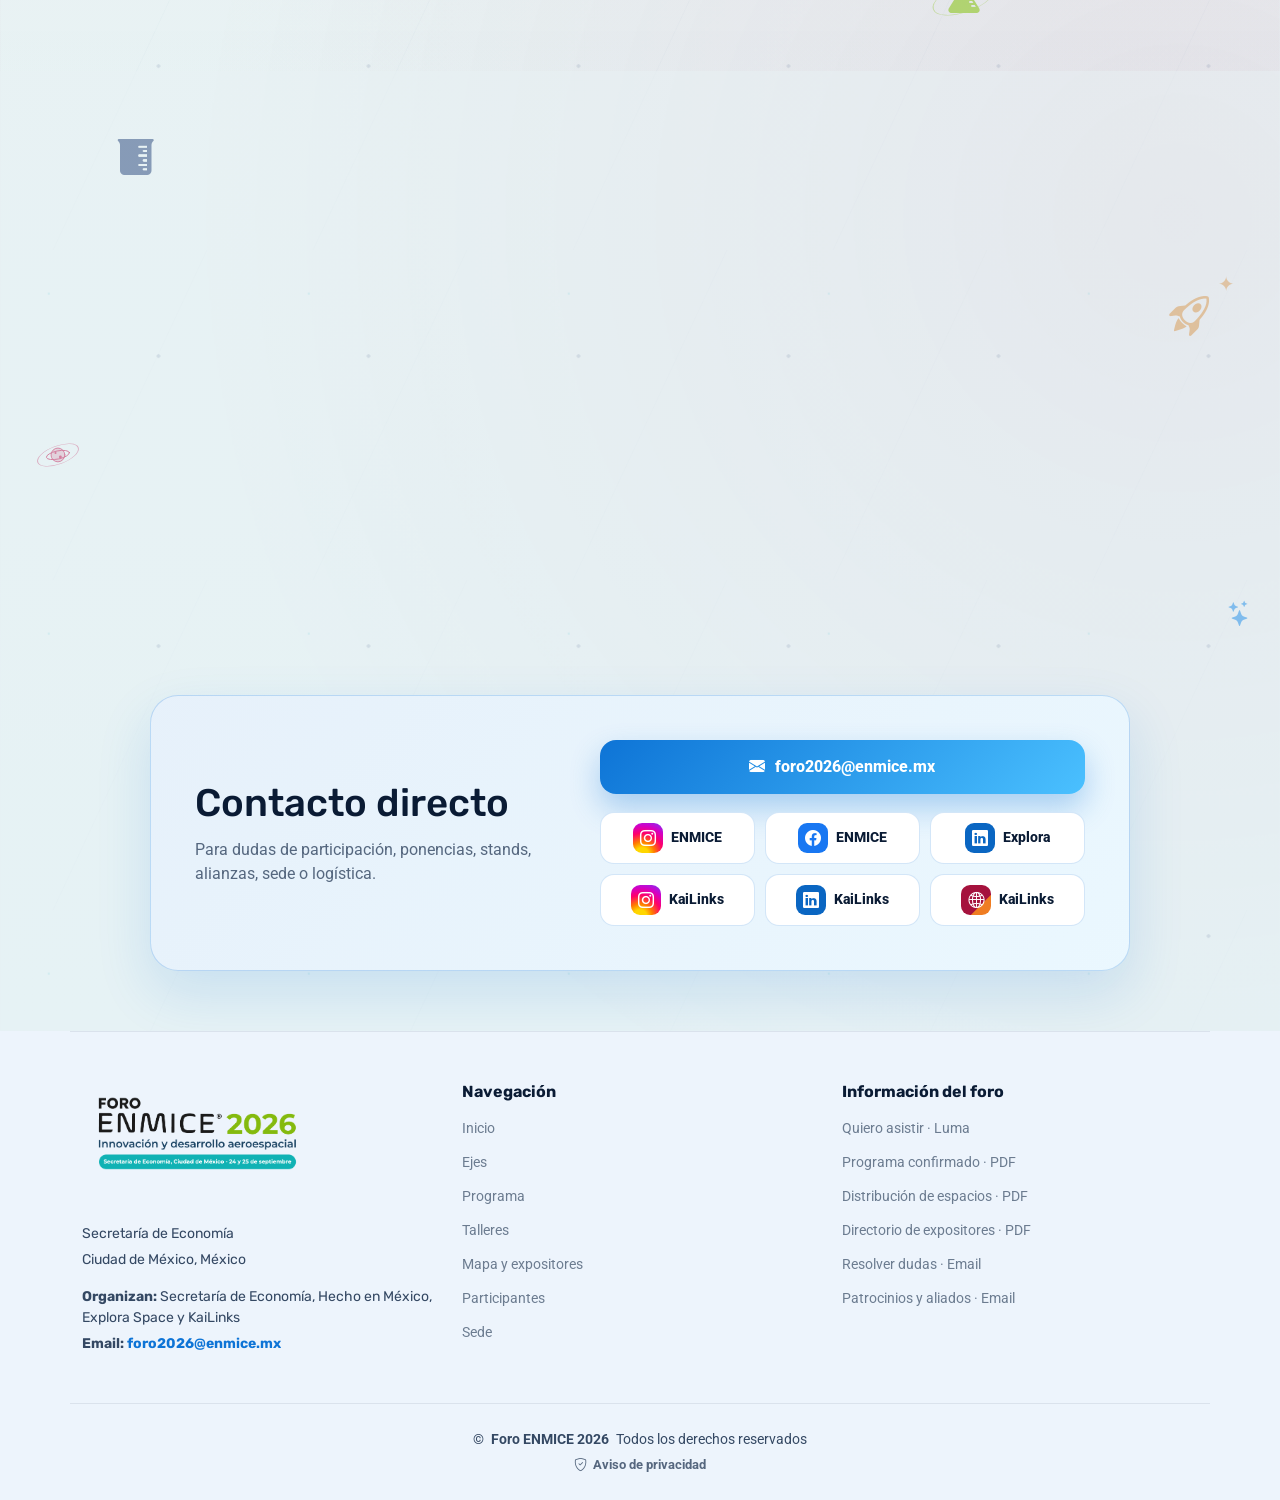
==== commit 0de50ed9: "Add KaiLinks description to exhibitor directory" ====
--- a/index.html
+++ b/index.html
@@ -605,12 +605,12 @@
             <details class="expo-area">
               <summary><span><strong>Área C</strong><small>2 expositores</small></span><i class="bi bi-chevron-down"></i></summary>
               <div class="exhibitor-list">
-                <div class="exhibitor-item"><span>C1</span><div><strong>KaiLinks</strong><small>KaiLinks</small></div></div>
+                <div class="exhibitor-item"><span>C1</span><div><strong>KaiLinks</strong><small>Vinculación internacional, matchmaking B2B y entrada a nuevos mercados</small></div></div>
                 <div class="exhibitor-item"><span>C2</span><div><strong>FAMEX</strong><small>FAMEX</small></div></div>
               </div>
             </details>
 
-            <a class="expo-download" href="assets/docs/directorio-publico-expositores-foro-enmice-2026.pdf?v=20260923" target="_blank" rel="noopener noreferrer">
+            <a class="expo-download" href="assets/docs/directorio-publico-expositores-foro-enmice-2026.pdf?v=20260923-2" target="_blank" rel="noopener noreferrer">
               <i class="bi bi-file-earmark-pdf-fill"></i>
               <span><strong>Descargar directorio de expositores</strong><small>PDF · versión pública actualizada</small></span>
               <i class="bi bi-download"></i>
@@ -888,7 +888,7 @@
             <li><a href="https://luma.com/0yqjs3uo" data-external-link="registration">Quiero asistir · Luma</a></li>
             <li><a href="assets/docs/programa-confirmado-foro-enmice-2026.pdf?v=20260916-4" target="_blank" rel="noopener noreferrer">Programa confirmado · PDF</a></li>
             <li><a href="assets/docs/distribucion-de-espacios-foro-enmice-2026.pdf?v=20260923" target="_blank" rel="noopener noreferrer">Distribución de espacios · PDF</a></li>
-            <li><a href="assets/docs/directorio-publico-expositores-foro-enmice-2026.pdf?v=20260923" target="_blank" rel="noopener noreferrer">Directorio de expositores · PDF</a></li>
+            <li><a href="assets/docs/directorio-publico-expositores-foro-enmice-2026.pdf?v=20260923-2" target="_blank" rel="noopener noreferrer">Directorio de expositores · PDF</a></li>
             <li><a href="mailto:foro2026@enmice.mx?subject=Consulta%20sobre%20el%20Foro%20ENMICE%202026">Resolver dudas · Email</a></li>
             <li><a href="mailto:foro2026@enmice.mx?subject=Patrocinios%20y%20alianzas%20Foro%20ENMICE%202026">Patrocinios y aliados · Email</a></li>
           </ul>
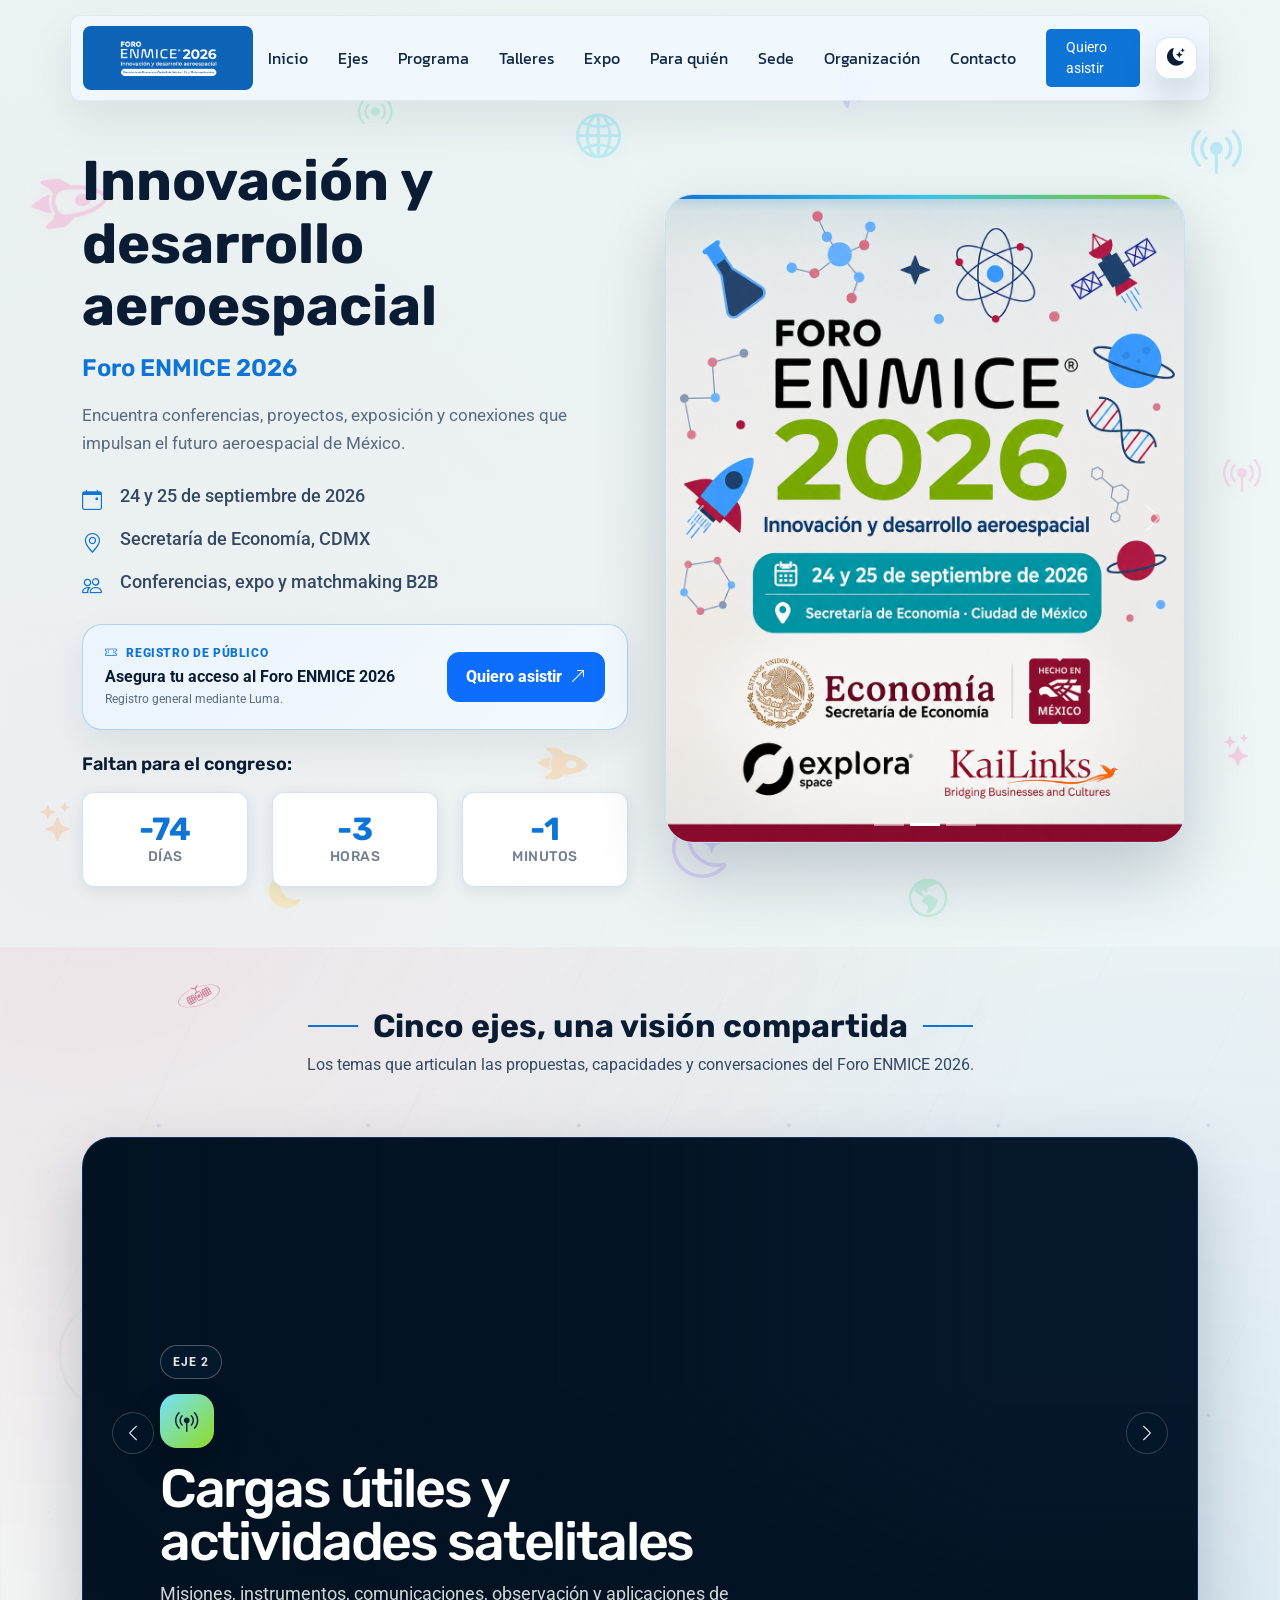
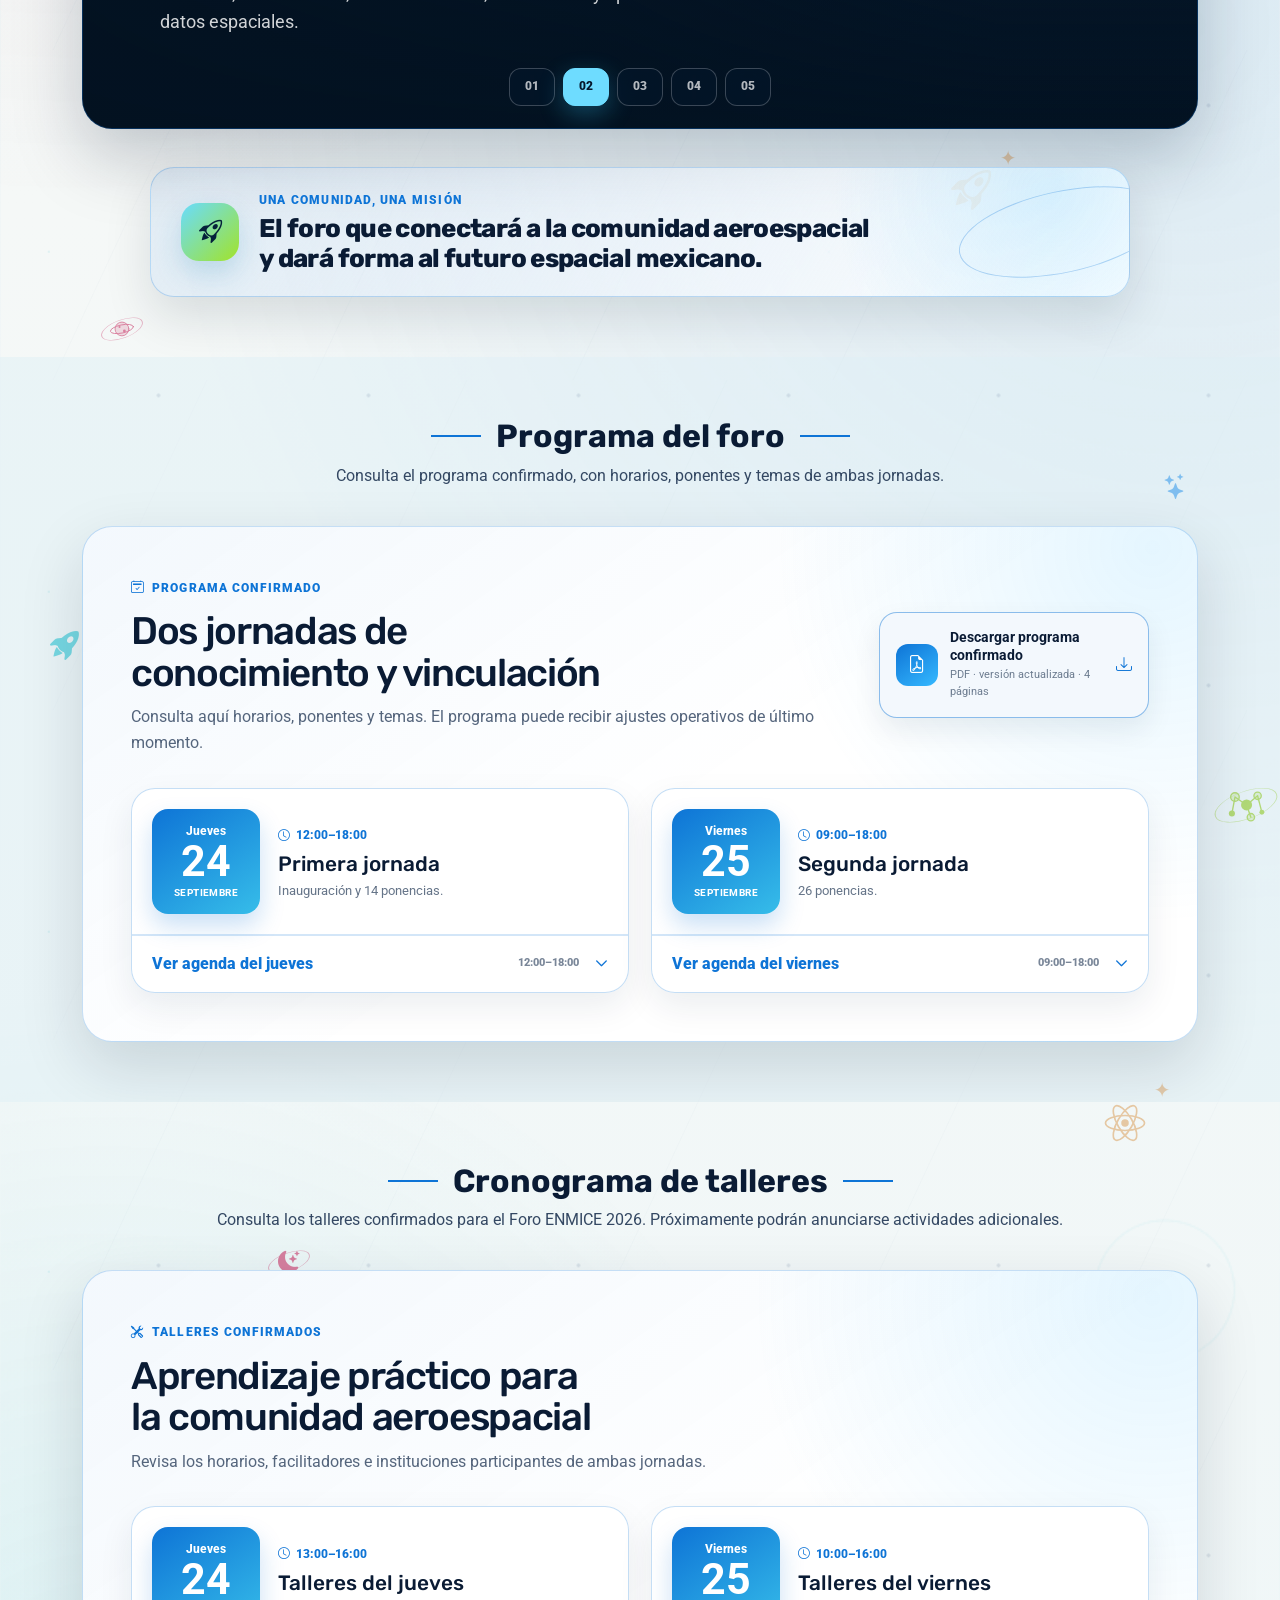
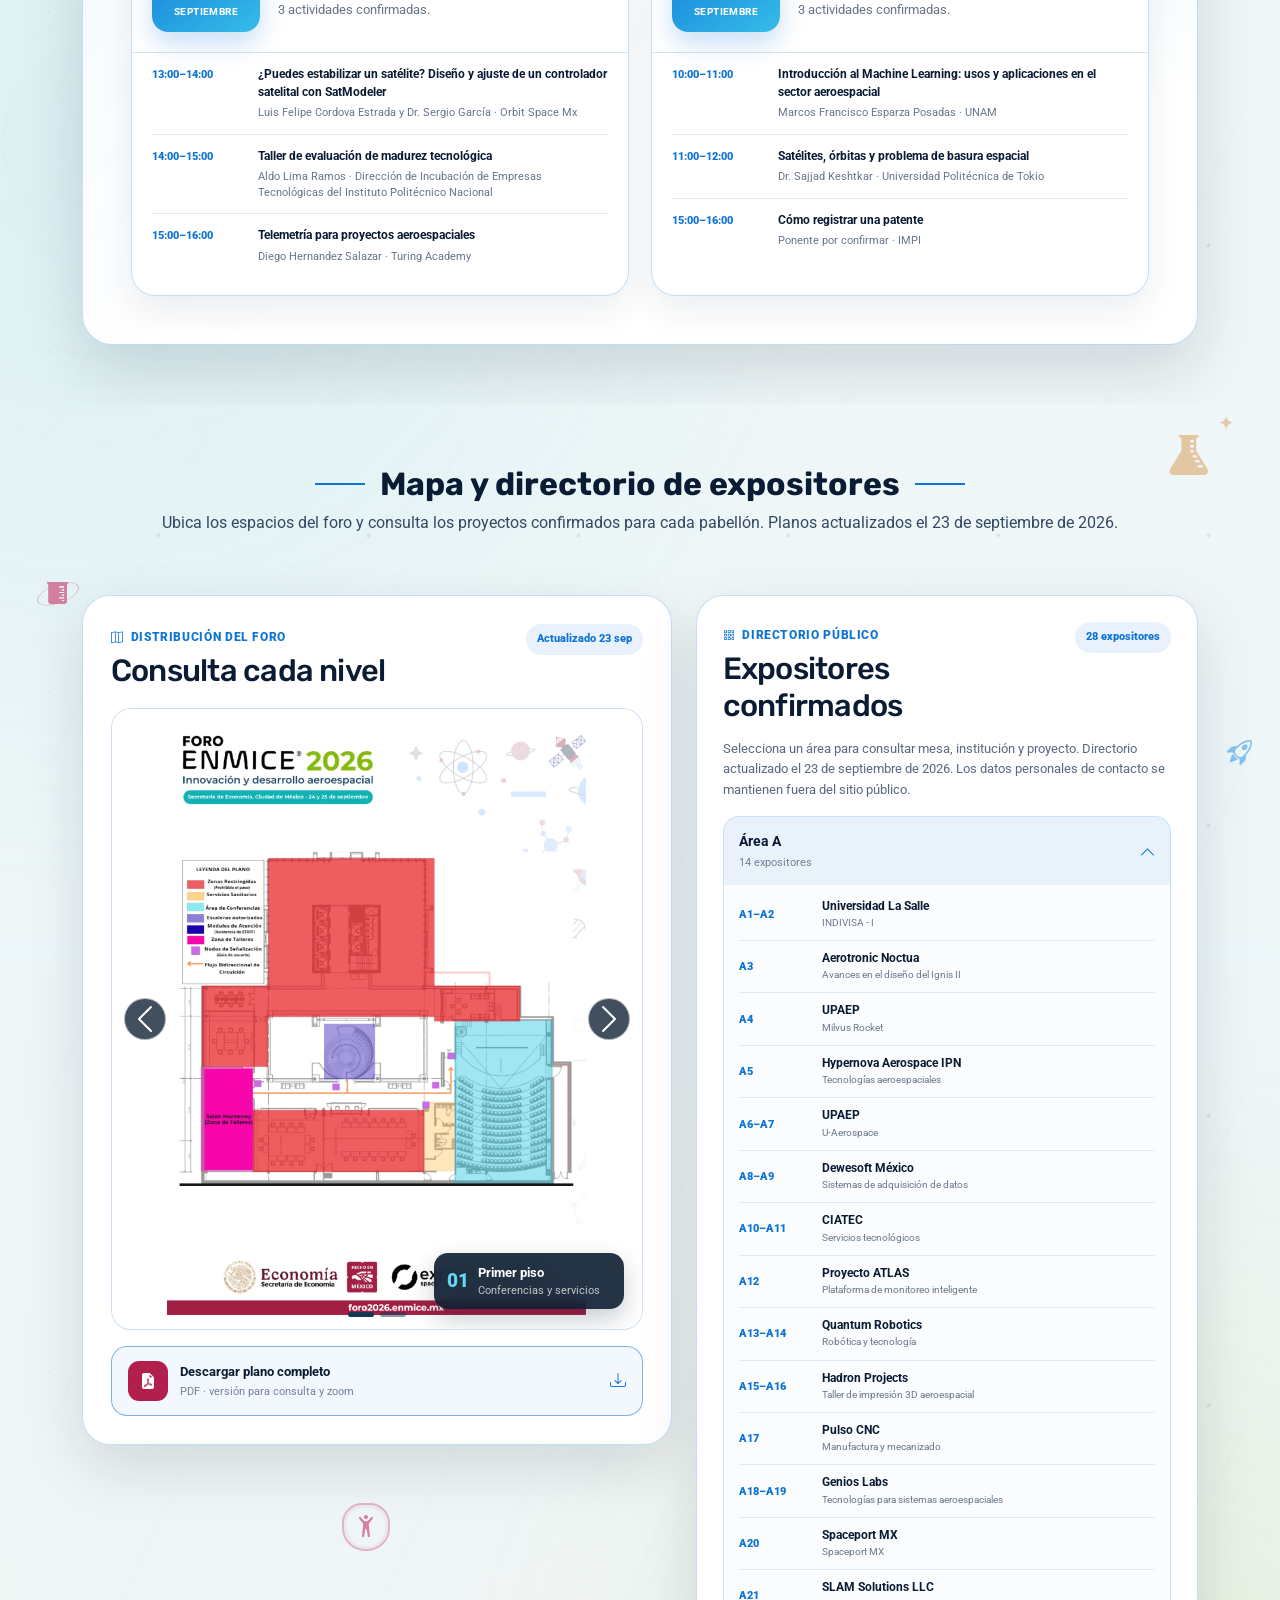
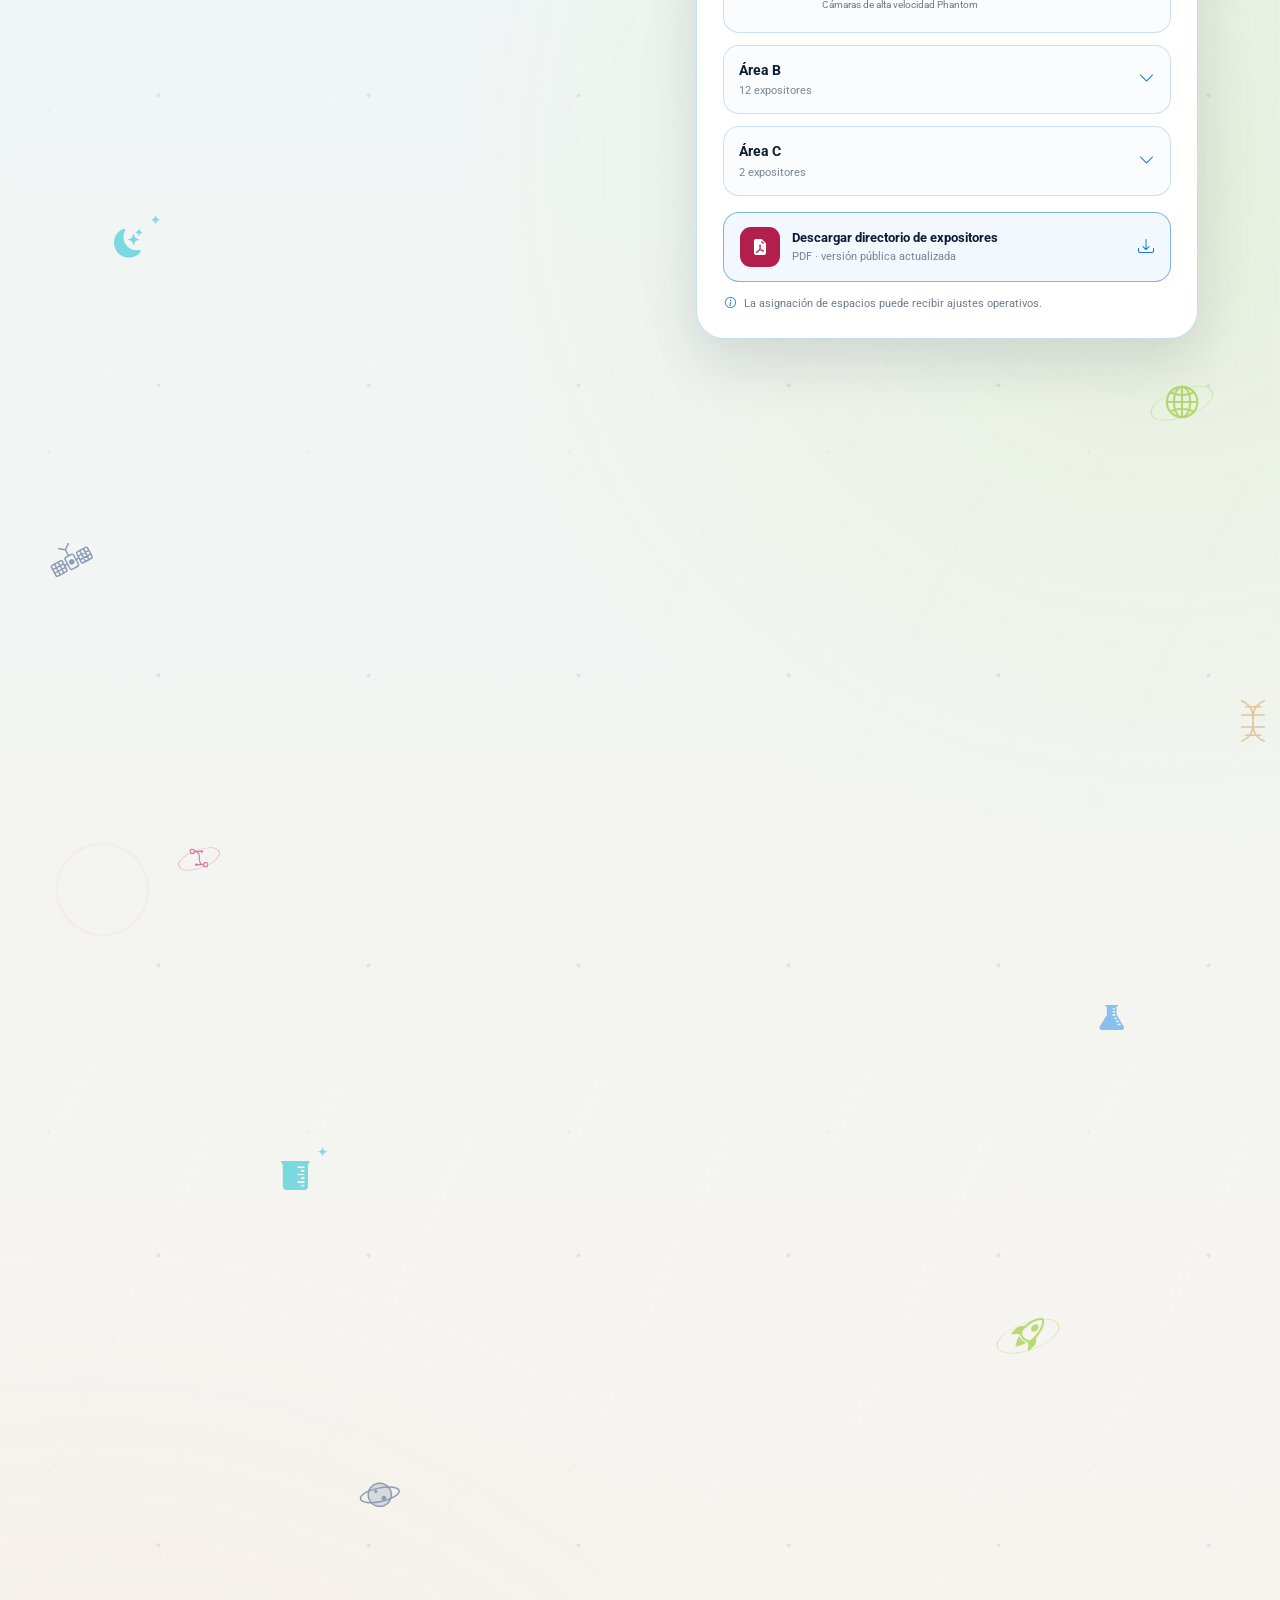
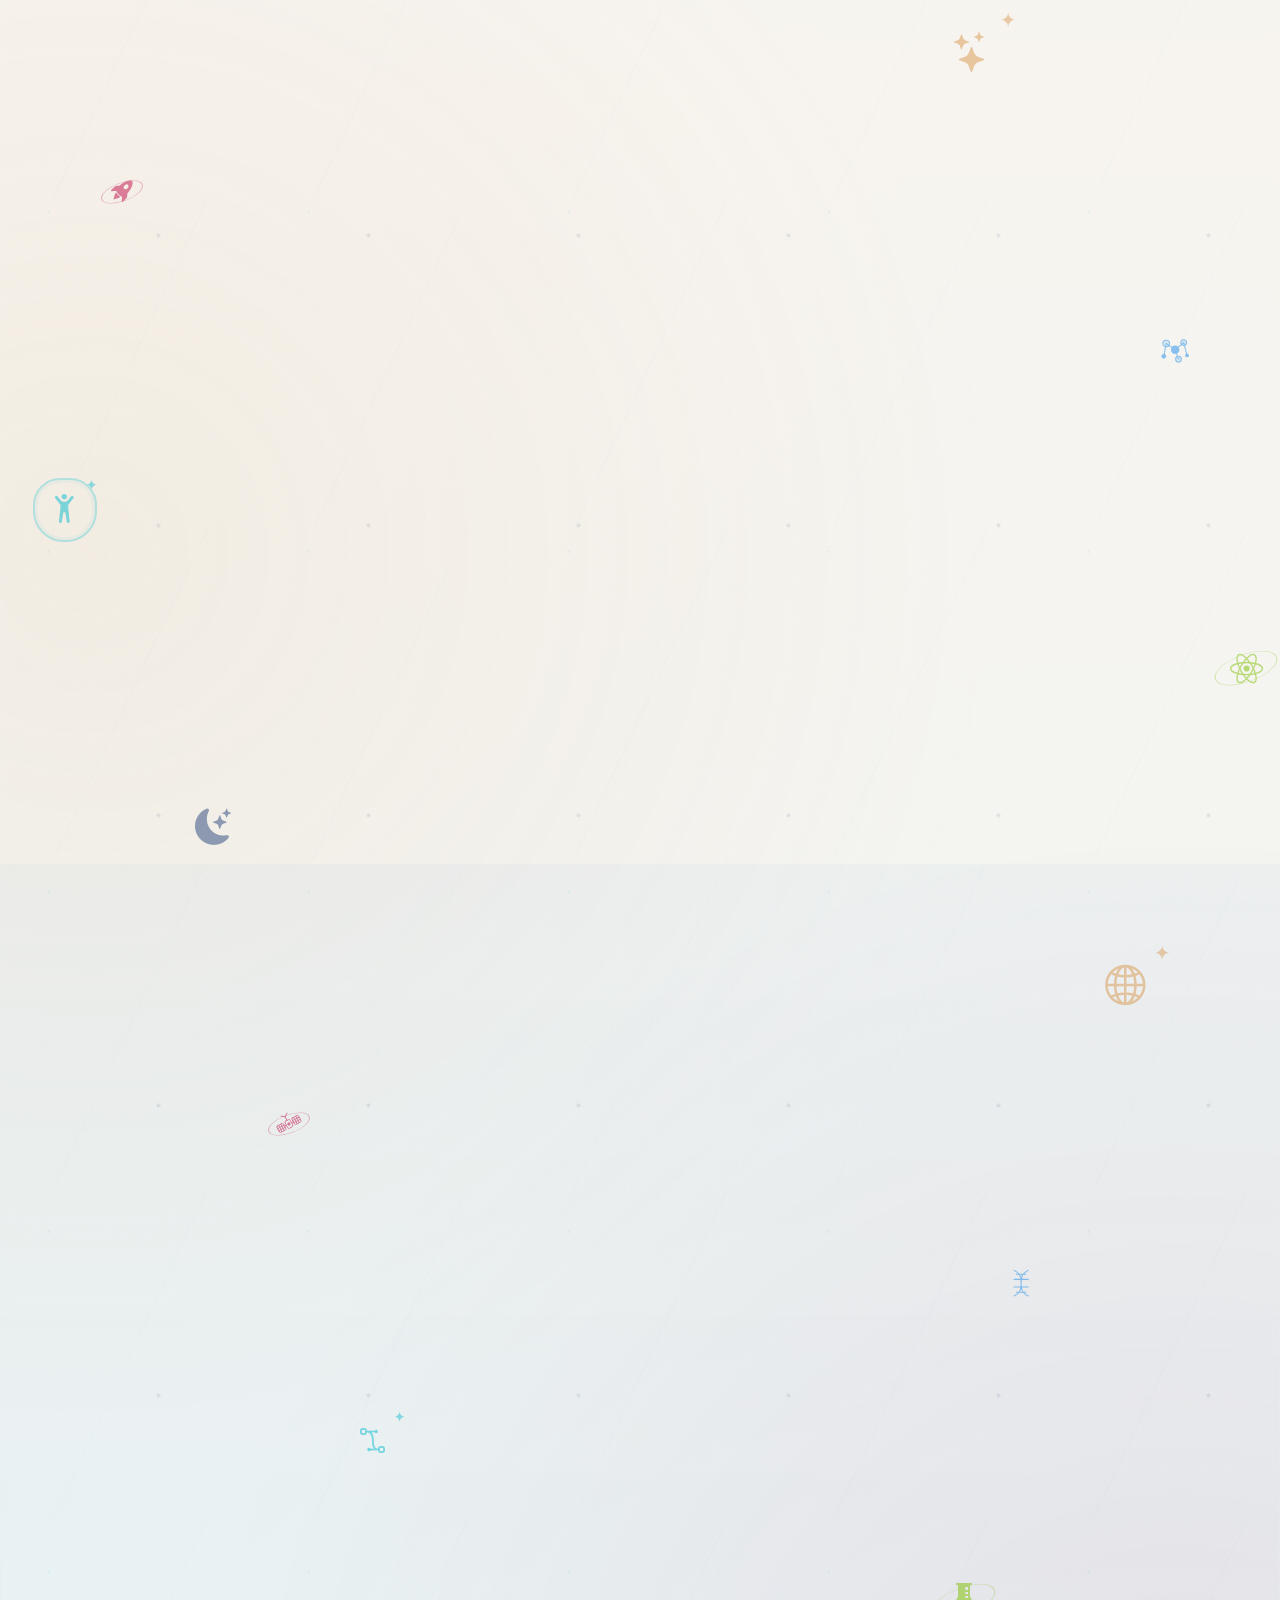
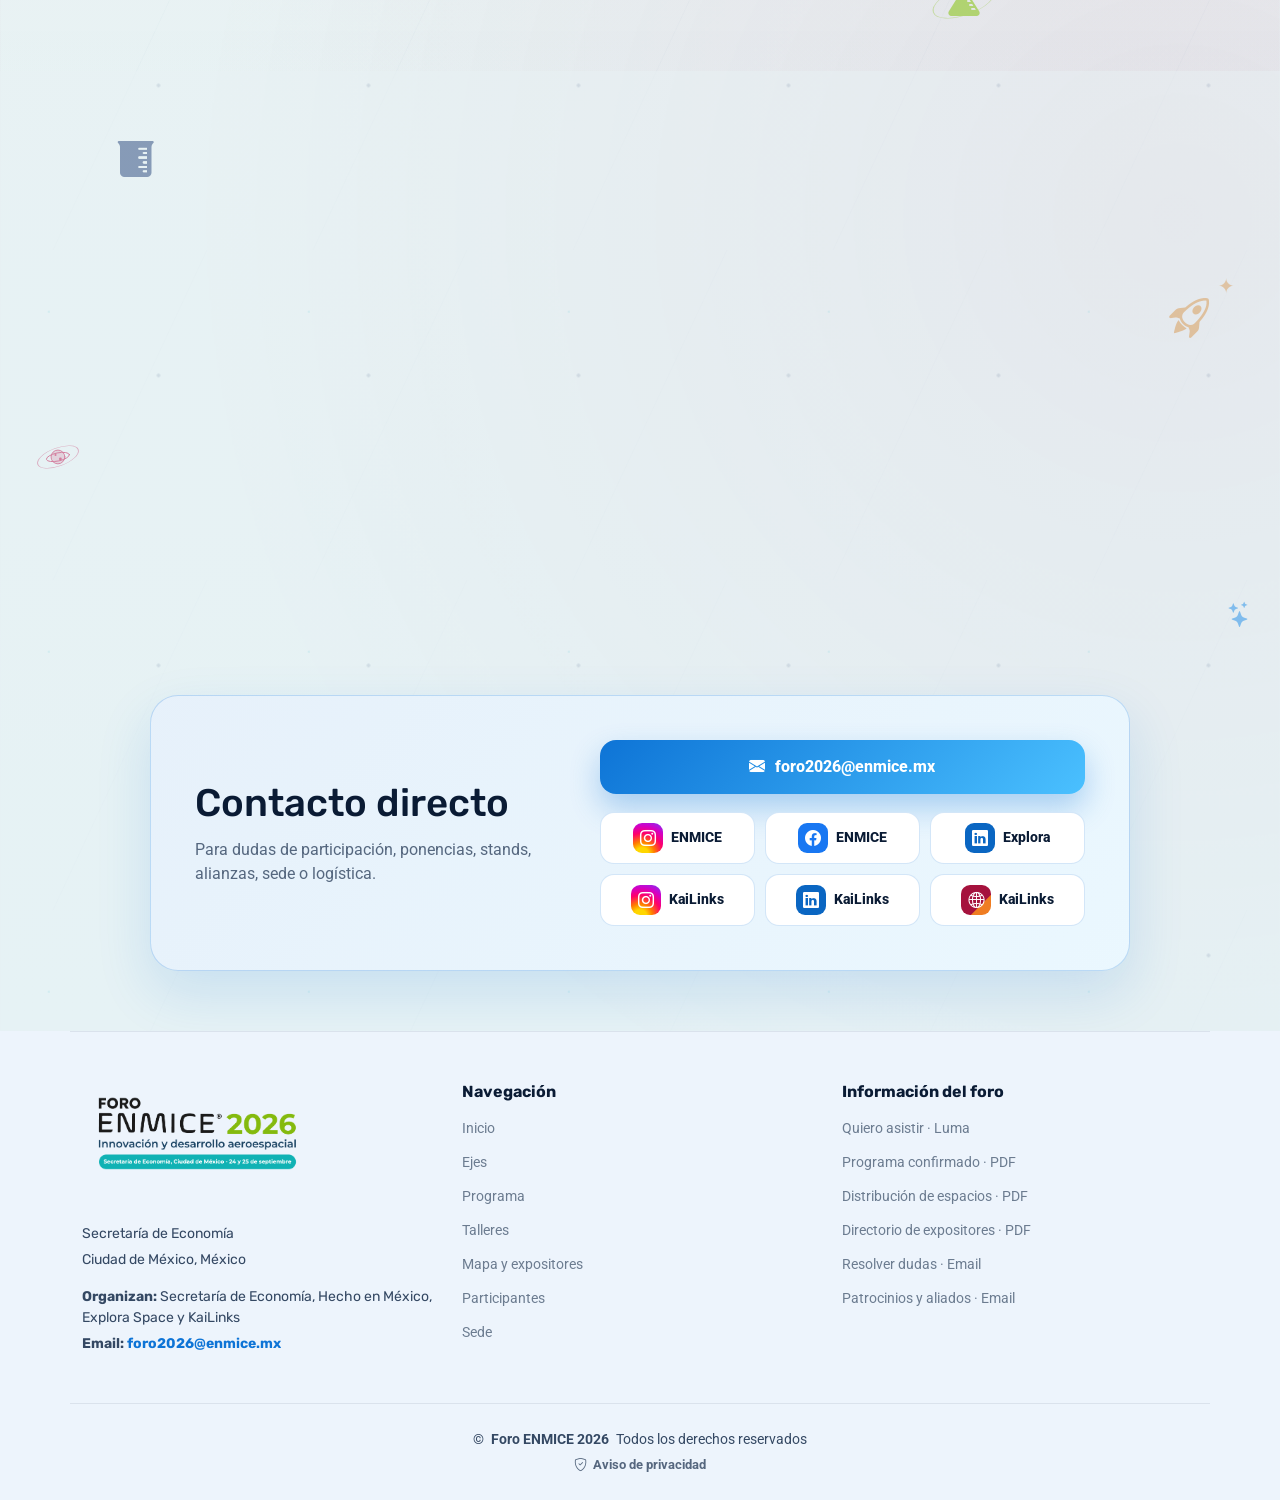
==== commit af8db106: "Emphasize student programs and events for KaiLinks" ====
--- a/index.html
+++ b/index.html
@@ -605,12 +605,12 @@
             <details class="expo-area">
               <summary><span><strong>Área C</strong><small>2 expositores</small></span><i class="bi bi-chevron-down"></i></summary>
               <div class="exhibitor-list">
-                <div class="exhibitor-item"><span>C1</span><div><strong>KaiLinks</strong><small>Vinculación internacional, matchmaking B2B y entrada a nuevos mercados</small></div></div>
+                <div class="exhibitor-item"><span>C1</span><div><strong>KaiLinks</strong><small>Programas para estudiantes, experiencias académicas y organización de eventos internacionales, con vinculación y matchmaking B2B</small></div></div>
                 <div class="exhibitor-item"><span>C2</span><div><strong>FAMEX</strong><small>FAMEX</small></div></div>
               </div>
             </details>
 
-            <a class="expo-download" href="assets/docs/directorio-publico-expositores-foro-enmice-2026.pdf?v=20260923-2" target="_blank" rel="noopener noreferrer">
+            <a class="expo-download" href="assets/docs/directorio-publico-expositores-foro-enmice-2026.pdf?v=20260923-3" target="_blank" rel="noopener noreferrer">
               <i class="bi bi-file-earmark-pdf-fill"></i>
               <span><strong>Descargar directorio de expositores</strong><small>PDF · versión pública actualizada</small></span>
               <i class="bi bi-download"></i>
@@ -888,7 +888,7 @@
             <li><a href="https://luma.com/0yqjs3uo" data-external-link="registration">Quiero asistir · Luma</a></li>
             <li><a href="assets/docs/programa-confirmado-foro-enmice-2026.pdf?v=20260916-4" target="_blank" rel="noopener noreferrer">Programa confirmado · PDF</a></li>
             <li><a href="assets/docs/distribucion-de-espacios-foro-enmice-2026.pdf?v=20260923" target="_blank" rel="noopener noreferrer">Distribución de espacios · PDF</a></li>
-            <li><a href="assets/docs/directorio-publico-expositores-foro-enmice-2026.pdf?v=20260923-2" target="_blank" rel="noopener noreferrer">Directorio de expositores · PDF</a></li>
+            <li><a href="assets/docs/directorio-publico-expositores-foro-enmice-2026.pdf?v=20260923-3" target="_blank" rel="noopener noreferrer">Directorio de expositores · PDF</a></li>
             <li><a href="mailto:foro2026@enmice.mx?subject=Consulta%20sobre%20el%20Foro%20ENMICE%202026">Resolver dudas · Email</a></li>
             <li><a href="mailto:foro2026@enmice.mx?subject=Patrocinios%20y%20alianzas%20Foro%20ENMICE%202026">Patrocinios y aliados · Email</a></li>
           </ul>
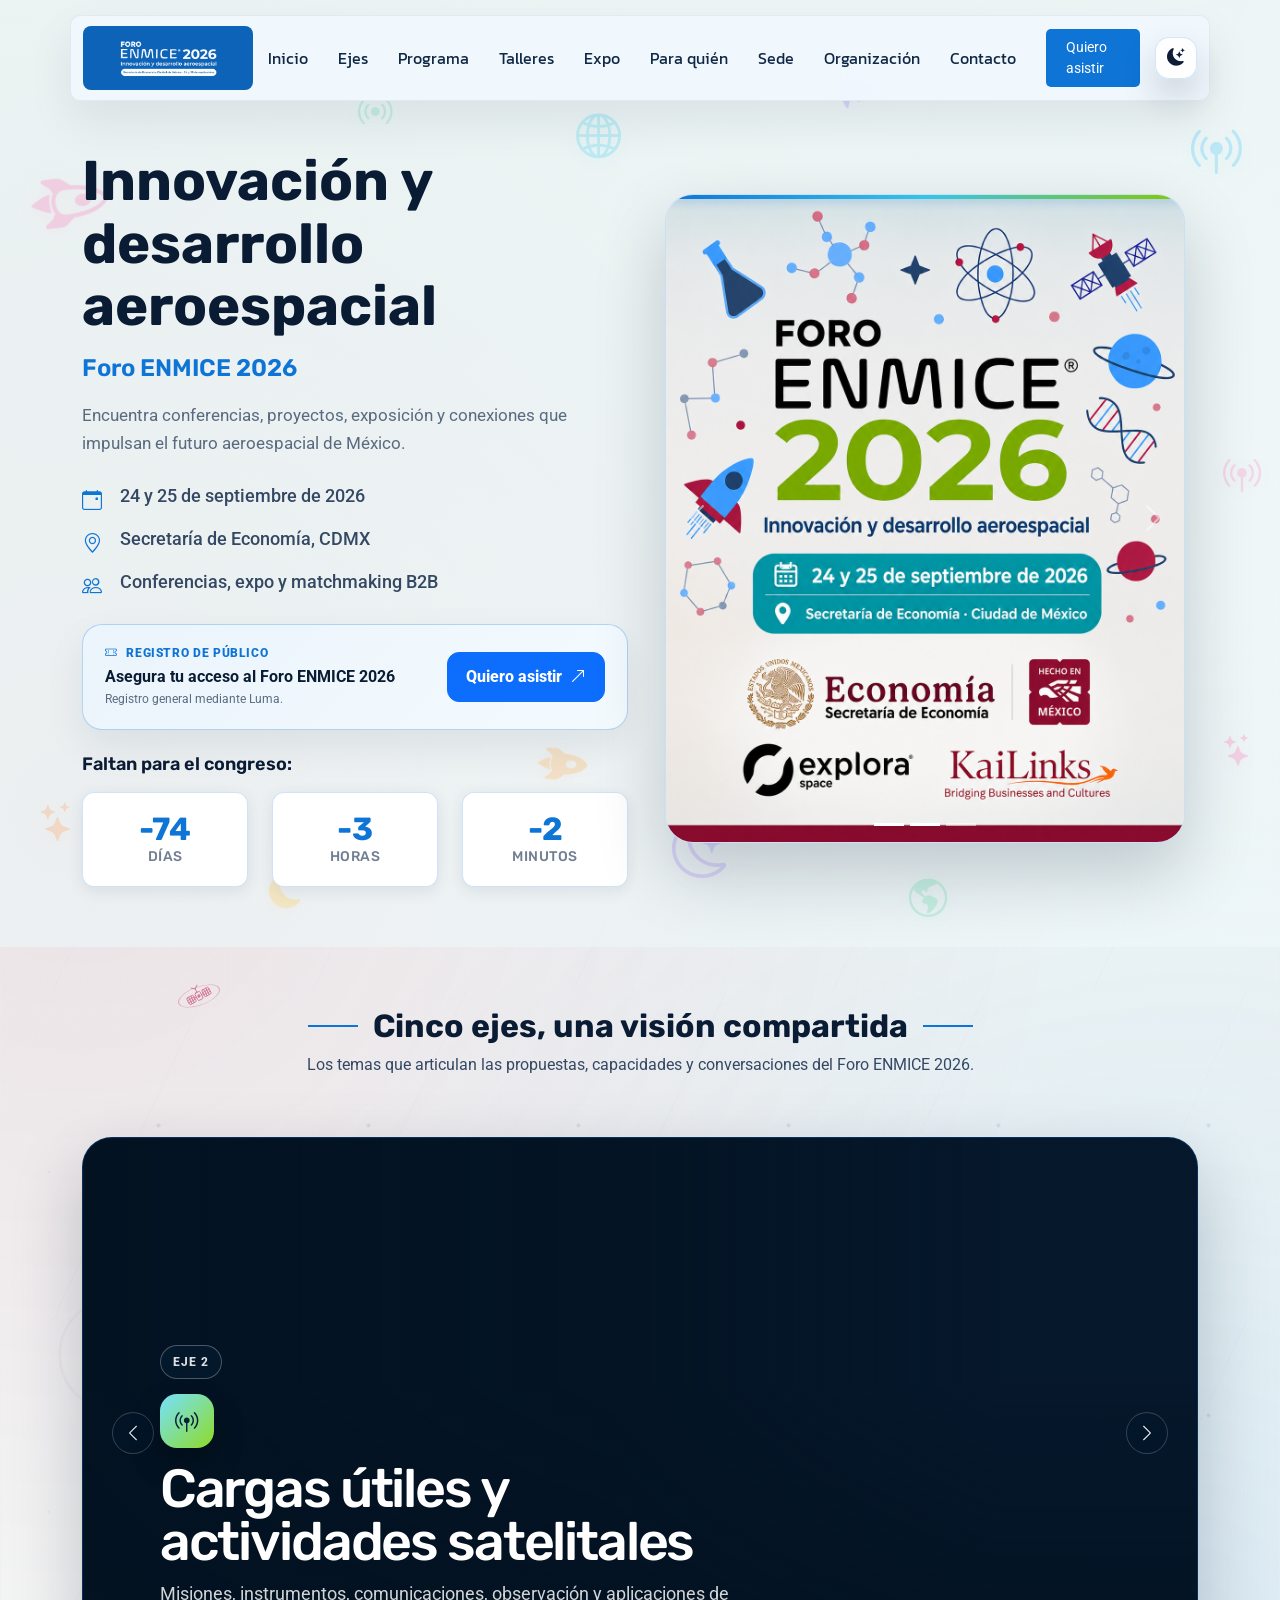
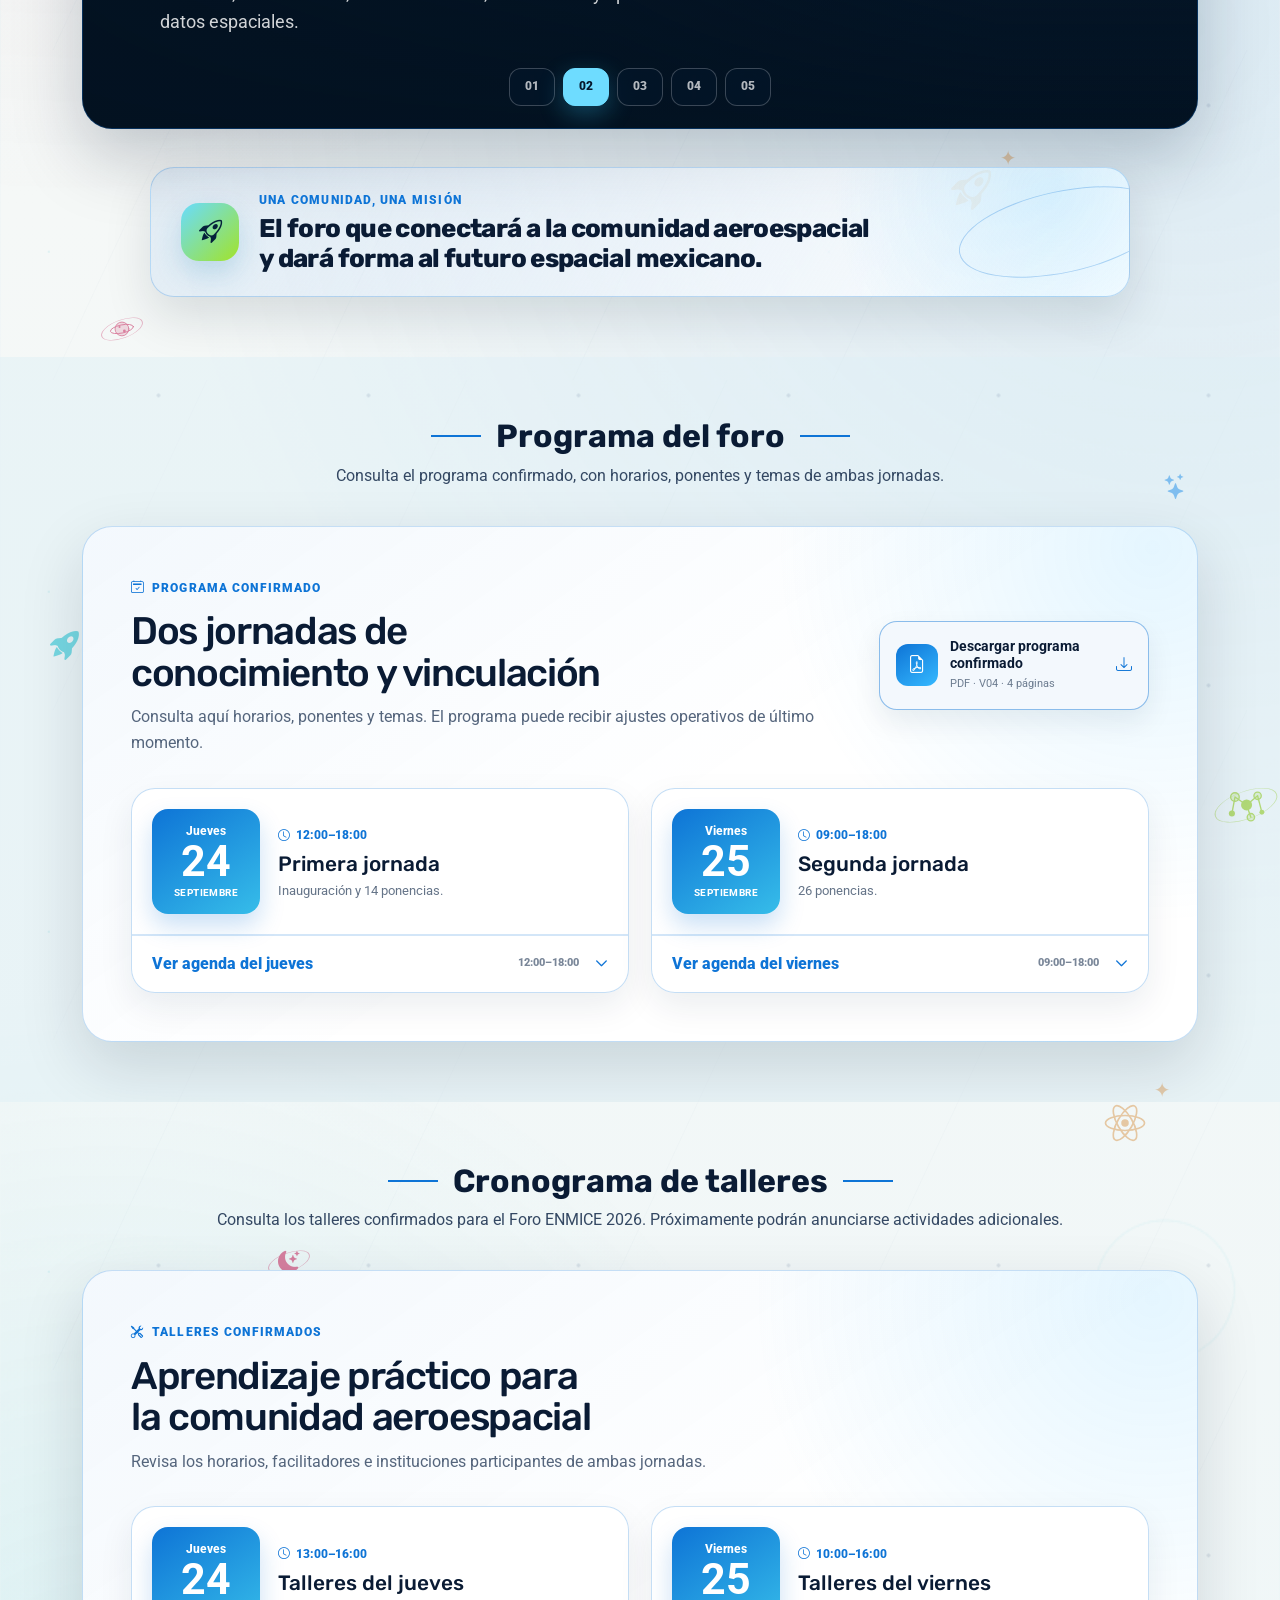
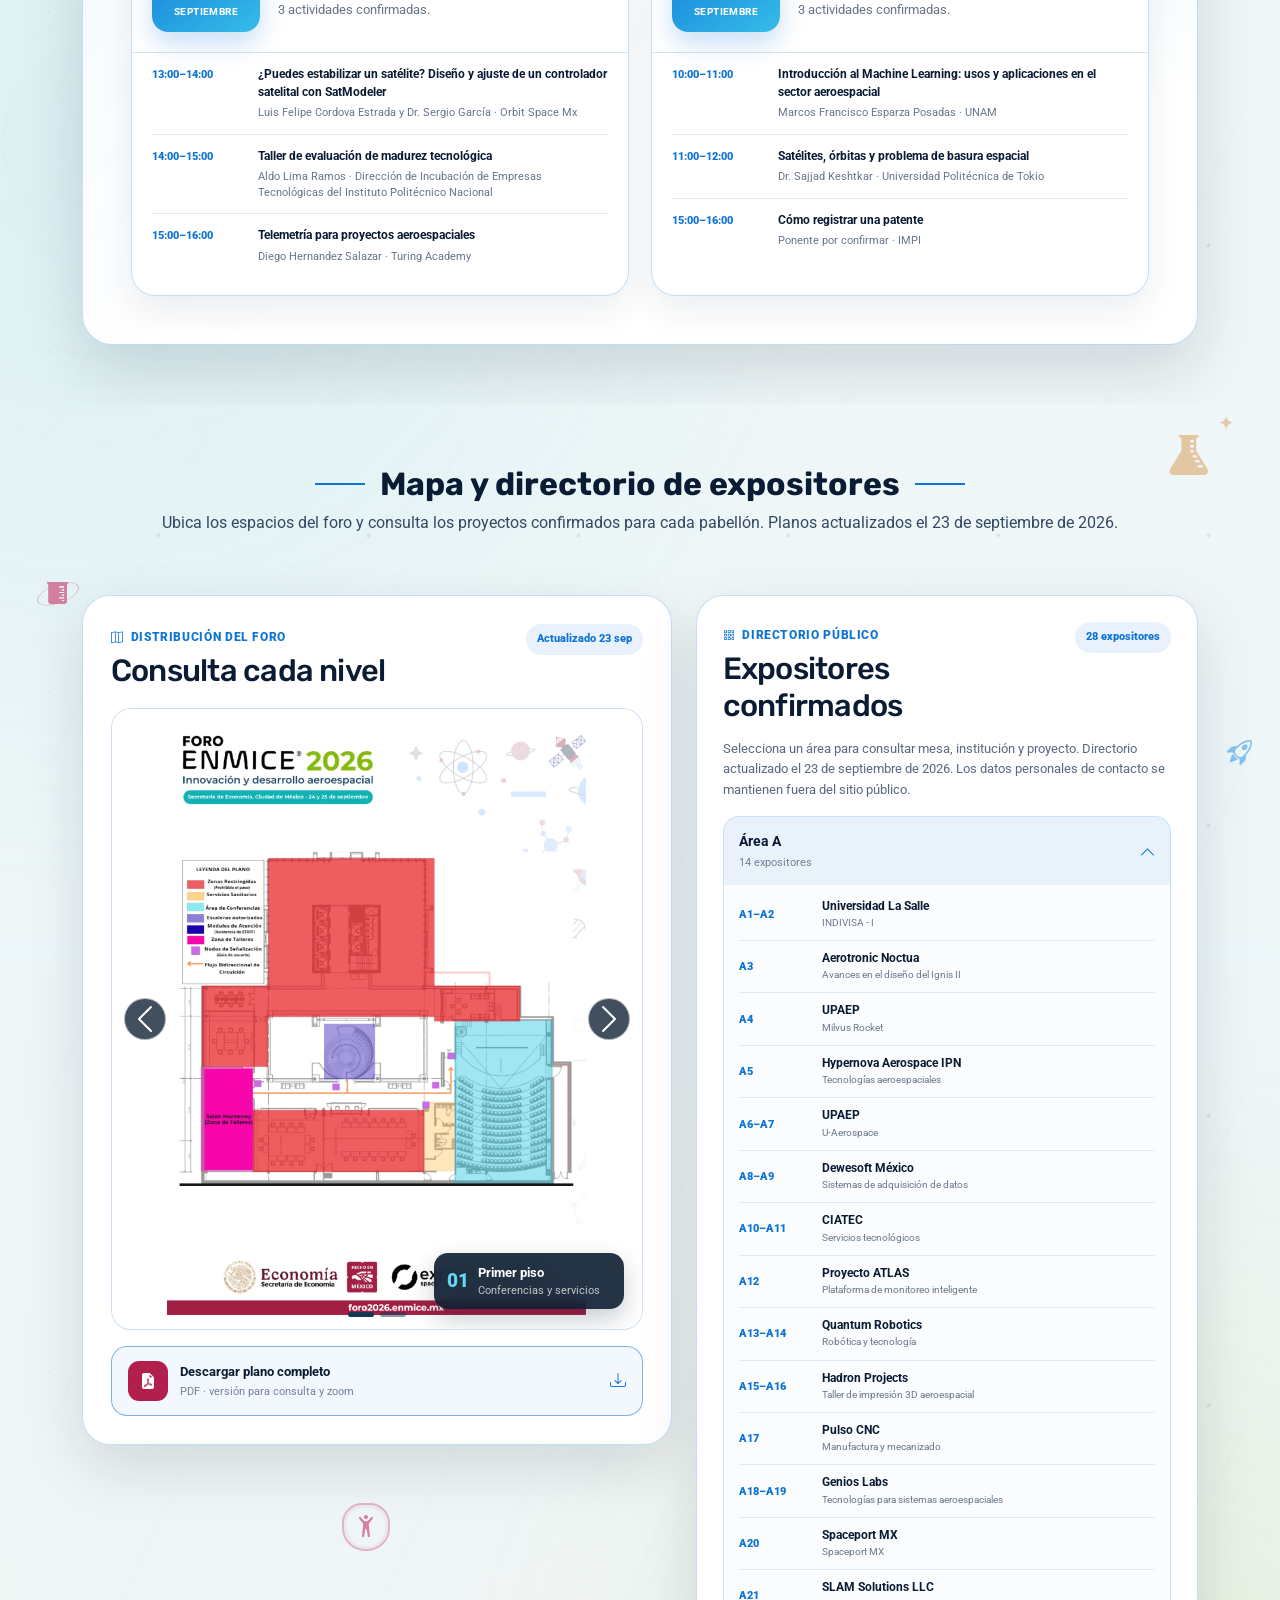
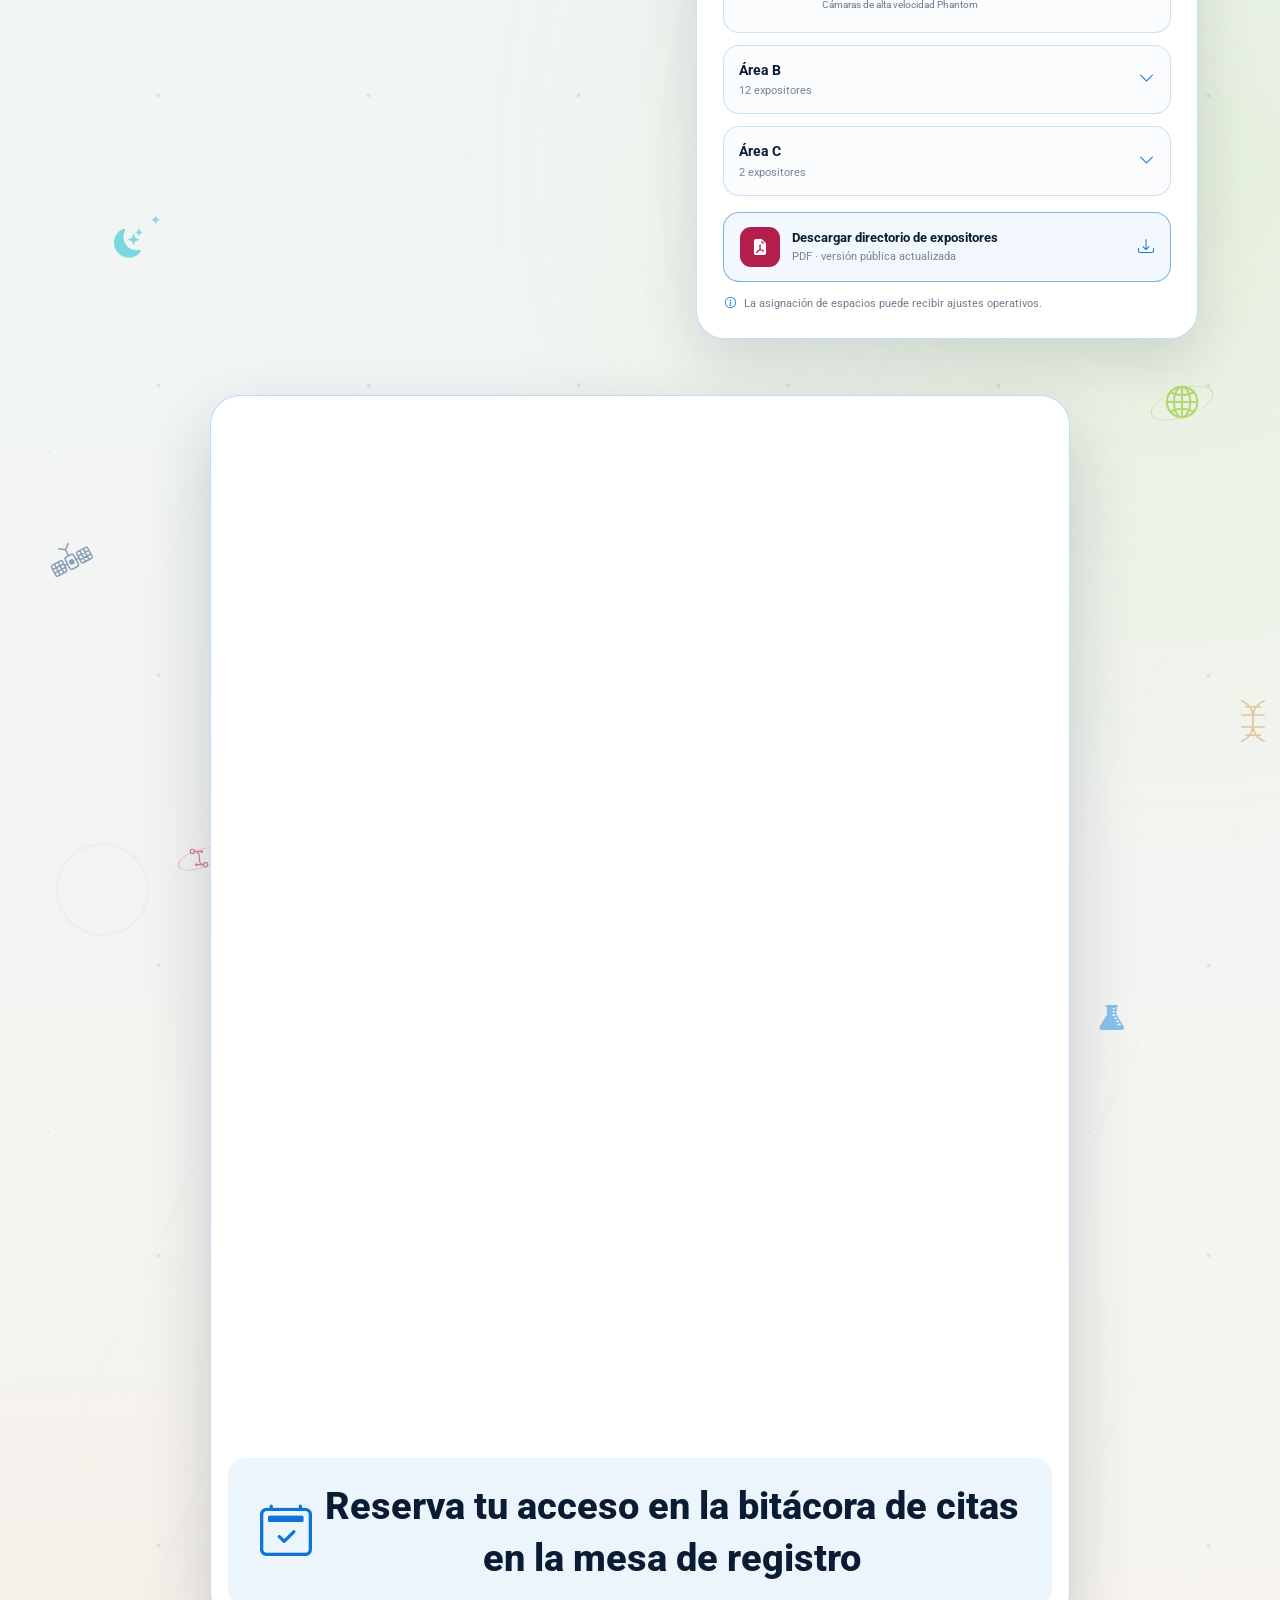
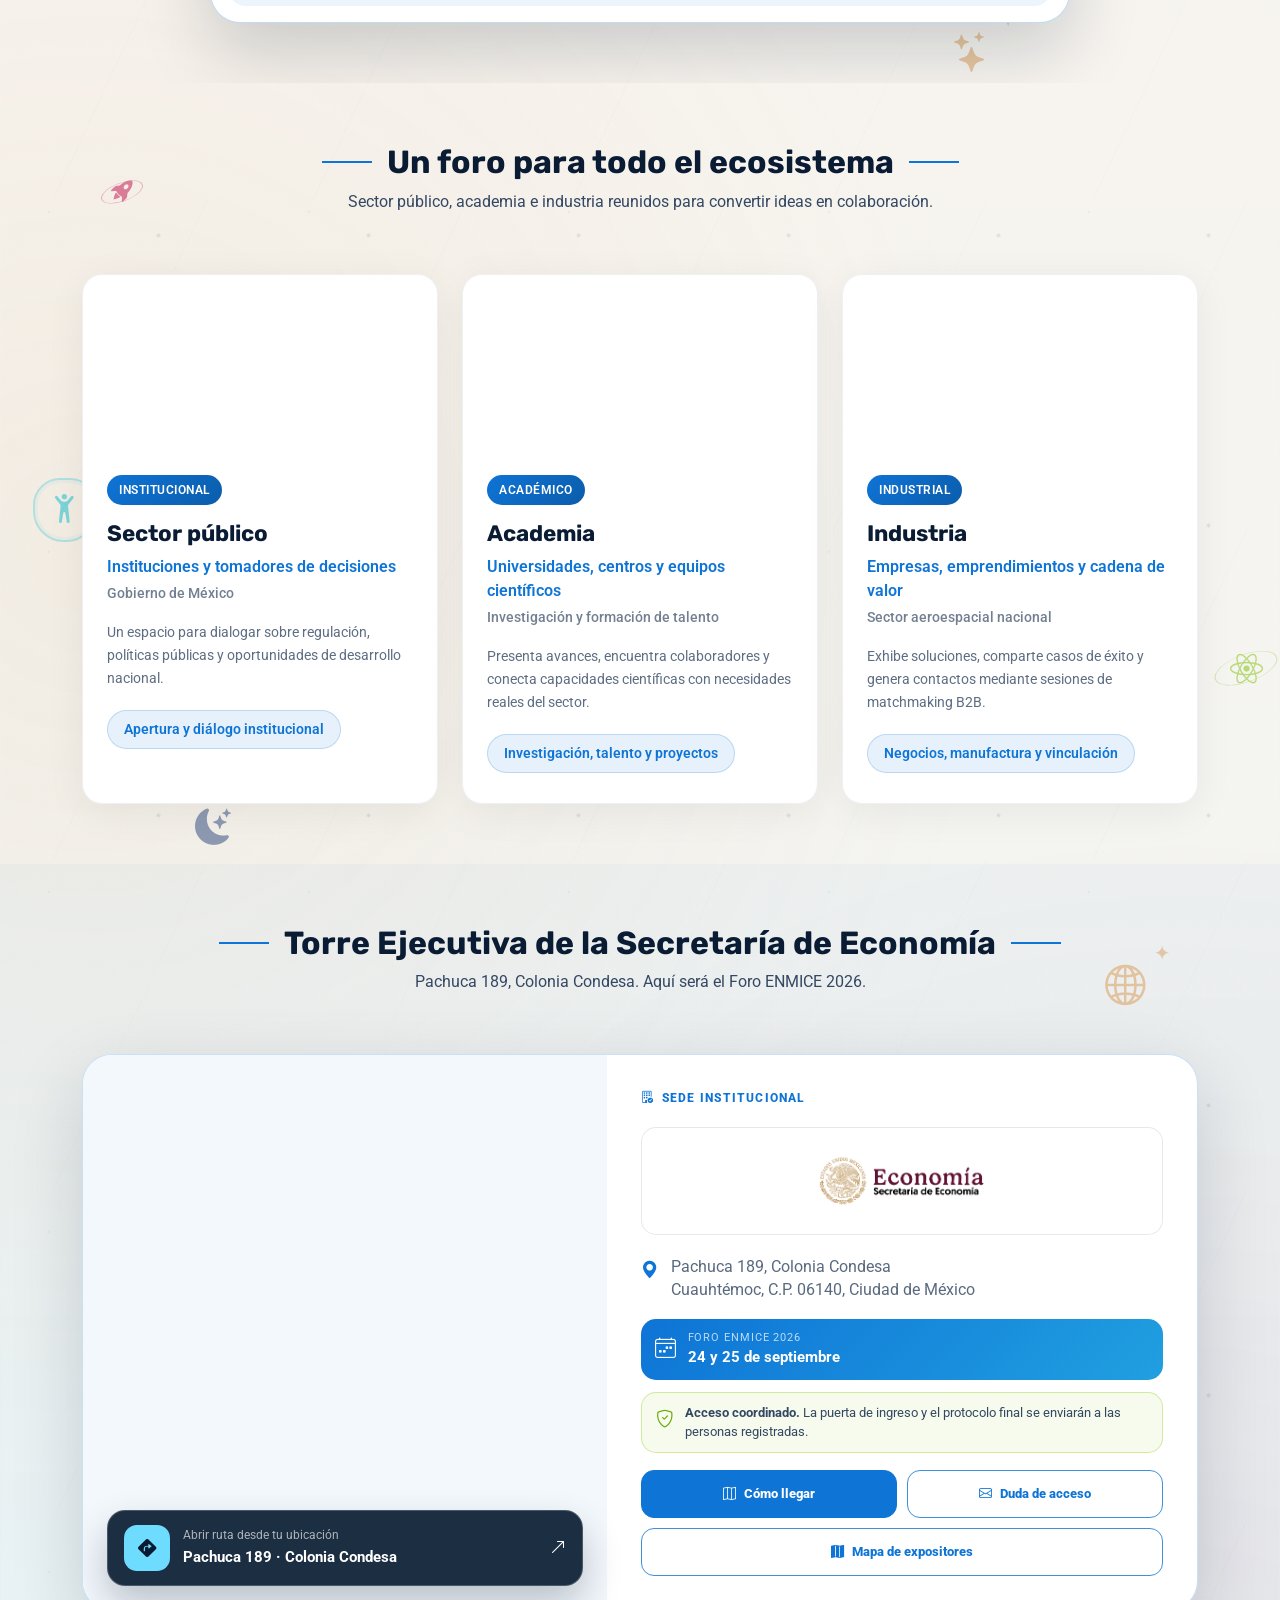
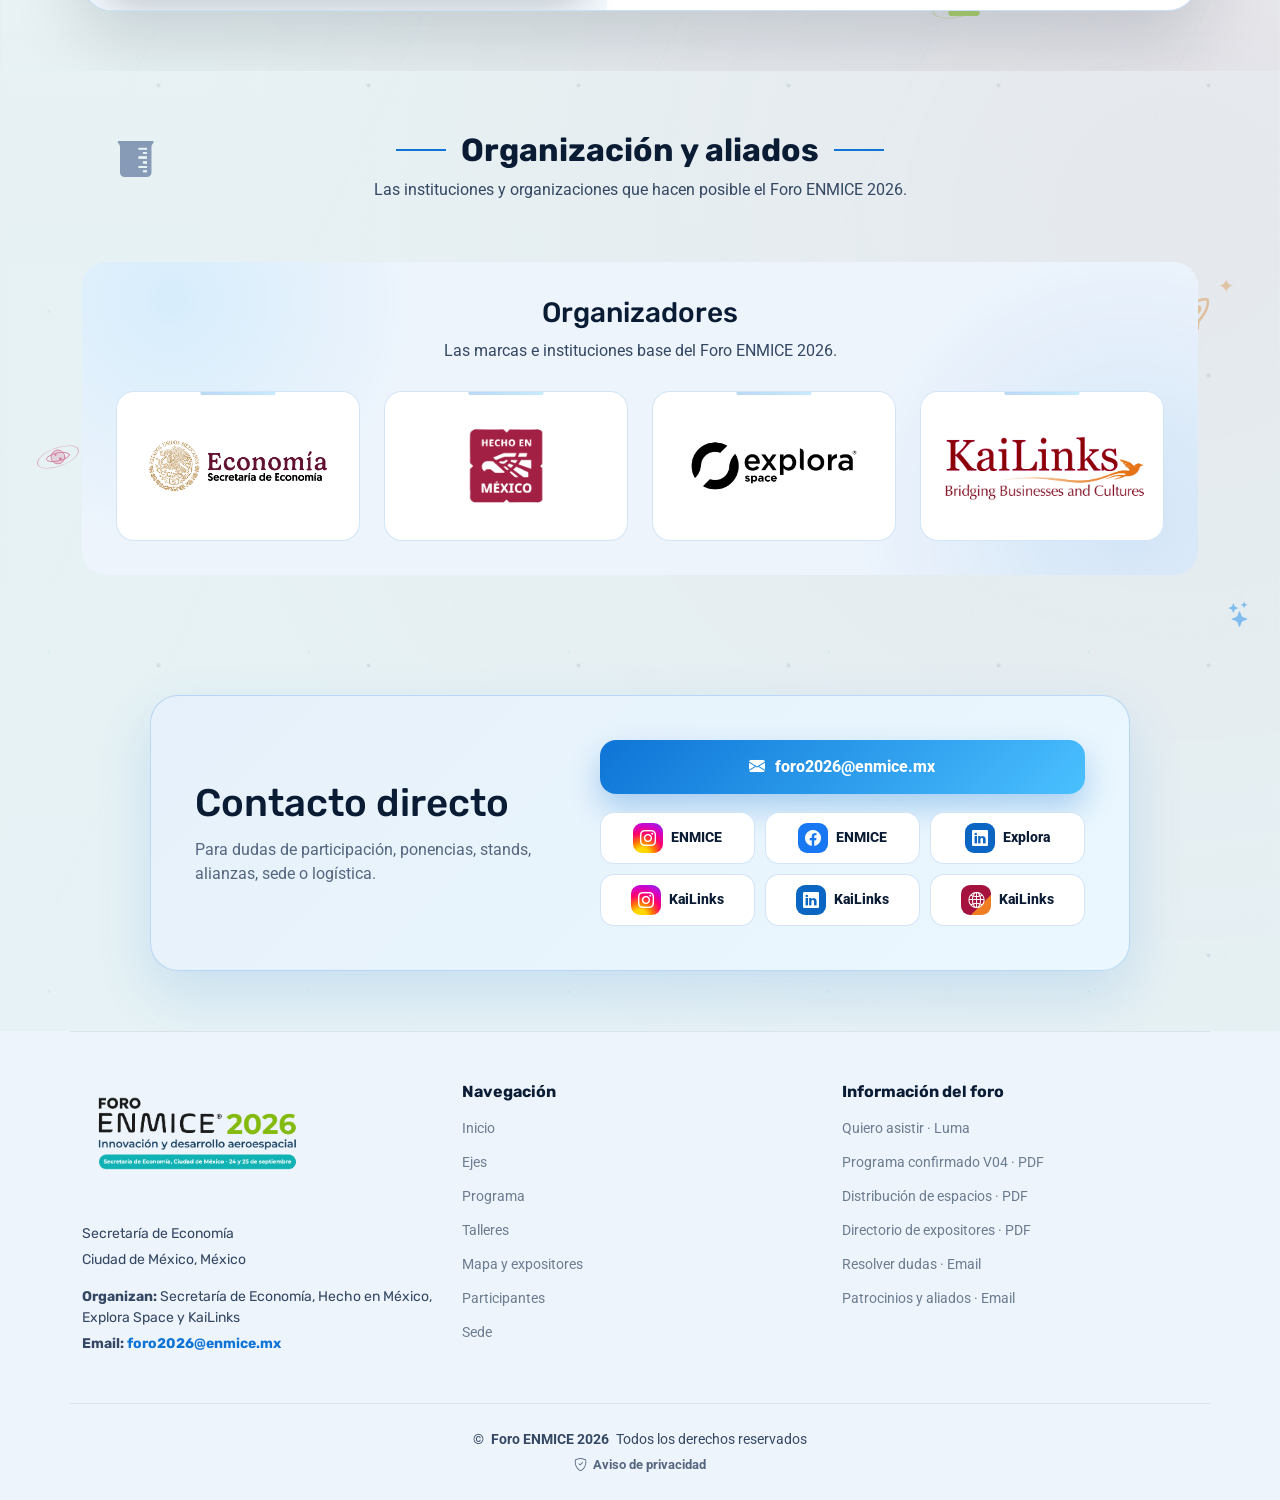
==== commit de51f38b: "Update conference schedule to V04" ====
--- a/index.html
+++ b/index.html
@@ -386,8 +386,8 @@
               <h3>Dos jornadas de conocimiento y vinculación</h3>
               <p>Consulta aquí horarios, ponentes y temas. El programa puede recibir ajustes operativos de último momento.</p>
             </div>
-            <a href="assets/docs/programa-confirmado-foro-enmice-2026.pdf?v=20260916-4" class="program-download" target="_blank" rel="noopener noreferrer">
-              <i class="bi bi-file-earmark-pdf"></i><span><strong>Descargar programa confirmado</strong><small>PDF · versión actualizada · 4 páginas</small></span><i class="bi bi-download"></i>
+            <a href="assets/docs/programa-confirmado-foro-enmice-2026.pdf?v=20260923-v04" class="program-download" target="_blank" rel="noopener noreferrer">
+              <i class="bi bi-file-earmark-pdf"></i><span><strong>Descargar programa confirmado</strong><small>PDF · V04 · 4 páginas</small></span><i class="bi bi-download"></i>
             </a>
           </div>
 
@@ -405,7 +405,7 @@
                   <li><time>13:20–13:40</time><div><strong>¿Puede México vender acceso al espacio?</strong><span>Omar Alfonso Cordova Carbajal · Simple Thrust</span></div></li>
                   <li><time>13:40–14:00</time><div><strong>Diseño de marco experimental del sistema de soplado supersónico para la validación de modelos térmicos inversos en toberas de Laval</strong><span>Adrian Cruz de Jesus · Universidad Popular Autónoma del Estado de Puebla (UPAEP)</span></div></li>
                   <li><time>14:00–14:20</time><div><strong>Industria y cohetería</strong><span>Luis Lizcano · FEMIA</span></div></li>
-                  <li><time>14:20–14:40</time><div><strong>El futuro de la investigación espacial y los casos prácticos: el caso Colmena</strong><span>Gustavo Medina Tanco · Colmena / UNAM</span></div></li>
+                  <li><time>14:20–14:40</time><div><strong>Un caso de cohetería en práctica: el diseño del Proyecto Ares</strong><span>Omar Pensado · Proyecto Ares</span></div></li>
                   <li><time>14:40–15:00</time><div><strong>Talento listo para despegar: formación profesional e industria de la cohetería</strong><span>Caty Ramirez · Spaceport MX</span></div></li>
                   <li><time>15:00–15:20</time><div><strong>Astronautas análogos: preparando el futuro</strong><span>Daira Martínez Mejía · Proyecto Fénix</span></div></li>
                   <li><time>15:20–15:40</time><div><strong>Proceso de diseño de un vehículo lanzador pequeño para nanosatélites</strong><span>Irving Enrique Gómez Fernandez · Instituto Politécnico Nacional</span></div></li>
@@ -437,9 +437,9 @@
                   <li><time>11:00–11:20</time><div><strong>Operaciones de lanzamiento: una aproximación a la seguridad aeronáutica</strong><span>Ing. Pablo Carranza Plata · Independiente</span></div></li>
                   <li><time>11:20–11:40</time><div><strong>Uso y alcances de cámaras de alta velocidad en el mercado aeroespacial</strong><span>Jorge Alberto Villanueva Bracho · SLAM Solutions LLC</span></div></li>
                   <li><time>11:40–12:00</time><div><strong>Tecnologías emergentes: el impacto de la inteligencia artificial y la manufactura aditiva en la industria 4.0</strong><span>Angel Iván García Moreno · Centro de Ingeniería y Desarrollo Industrial (CIDESI)</span></div></li>
-                  <li><time>12:00–12:20</time><div><strong>Un caso de cohetería en práctica: el diseño del Proyecto Ares</strong><span>Omar Pensado · Proyecto Ares</span></div></li>
+                  <li><time>12:00–12:20</time><div><strong>Proyección del video “Cabo Tuna”</strong><span>Actividad audiovisual</span></div></li>
                   <li><time>12:20–12:40</time><div><strong>Casos de éxito de la industria de la cohetería</strong><span>Israel Tellez · CONALEP Poza Rica</span></div></li>
-                  <li><time>12:40–13:00</time><div><strong>Nanosatélites mexicanos desplegados desde la Estación Espacial Internacional</strong><span>Eugenio Urrutia Albisua · UPAEP</span></div></li>
+                  <li><time>12:40–13:00</time><div><strong>Nanosatélites mexicanos desplegados desde la Estación Espacial Internacional</strong><span>Héctor Simón Vargas Martínez · UPAEP</span></div></li>
                   <li><time>13:00–13:20</time><div><strong>Ensayos para la cualificación de combustibles sólidos para motores cohete</strong><span>Alonso R. Jabalquinto · Chemring Energetics UK · Virtual</span></div></li>
                   <li><time>13:20–13:40</time><div><strong>Colegio de Ingenieros en Aeronáutica</strong><span>Maria de la Luz Aguilera de Lucio · Colegio de Ingenieros Mexicanos en Aeronáutica A. C.</span></div></li>
                   <li><time>13:40–14:00</time><div><strong>¿Cuánto cuesta la incertidumbre? Ingeniería industrial aplicada a la confiabilidad y toma de decisiones en la aviación civil</strong><span>Alicia Mejía Rodríguez · CFMX</span></div></li>
@@ -605,12 +605,12 @@
             <details class="expo-area">
               <summary><span><strong>Área C</strong><small>2 expositores</small></span><i class="bi bi-chevron-down"></i></summary>
               <div class="exhibitor-list">
-                <div class="exhibitor-item"><span>C1</span><div><strong>KaiLinks</strong><small>Programas para estudiantes, experiencias académicas y organización de eventos internacionales, con vinculación y matchmaking B2B</small></div></div>
+                <div class="exhibitor-item"><span>C1</span><div><strong>KaiLinks</strong><small>Programas estudiantiles y organización de eventos internacionales</small></div></div>
                 <div class="exhibitor-item"><span>C2</span><div><strong>FAMEX</strong><small>FAMEX</small></div></div>
               </div>
             </details>
 
-            <a class="expo-download" href="assets/docs/directorio-publico-expositores-foro-enmice-2026.pdf?v=20260923-3" target="_blank" rel="noopener noreferrer">
+            <a class="expo-download" href="assets/docs/directorio-publico-expositores-foro-enmice-2026.pdf?v=20260923-4" target="_blank" rel="noopener noreferrer">
               <i class="bi bi-file-earmark-pdf-fill"></i>
               <span><strong>Descargar directorio de expositores</strong><small>PDF · versión pública actualizada</small></span>
               <i class="bi bi-download"></i>
@@ -886,9 +886,9 @@
           <h4>Información del foro</h4>
           <ul>
             <li><a href="https://luma.com/0yqjs3uo" data-external-link="registration">Quiero asistir · Luma</a></li>
-            <li><a href="assets/docs/programa-confirmado-foro-enmice-2026.pdf?v=20260916-4" target="_blank" rel="noopener noreferrer">Programa confirmado · PDF</a></li>
+            <li><a href="assets/docs/programa-confirmado-foro-enmice-2026.pdf?v=20260923-v04" target="_blank" rel="noopener noreferrer">Programa confirmado V04 · PDF</a></li>
             <li><a href="assets/docs/distribucion-de-espacios-foro-enmice-2026.pdf?v=20260923" target="_blank" rel="noopener noreferrer">Distribución de espacios · PDF</a></li>
-            <li><a href="assets/docs/directorio-publico-expositores-foro-enmice-2026.pdf?v=20260923-3" target="_blank" rel="noopener noreferrer">Directorio de expositores · PDF</a></li>
+            <li><a href="assets/docs/directorio-publico-expositores-foro-enmice-2026.pdf?v=20260923-4" target="_blank" rel="noopener noreferrer">Directorio de expositores · PDF</a></li>
             <li><a href="mailto:foro2026@enmice.mx?subject=Consulta%20sobre%20el%20Foro%20ENMICE%202026">Resolver dudas · Email</a></li>
             <li><a href="mailto:foro2026@enmice.mx?subject=Patrocinios%20y%20alianzas%20Foro%20ENMICE%202026">Patrocinios y aliados · Email</a></li>
           </ul>
